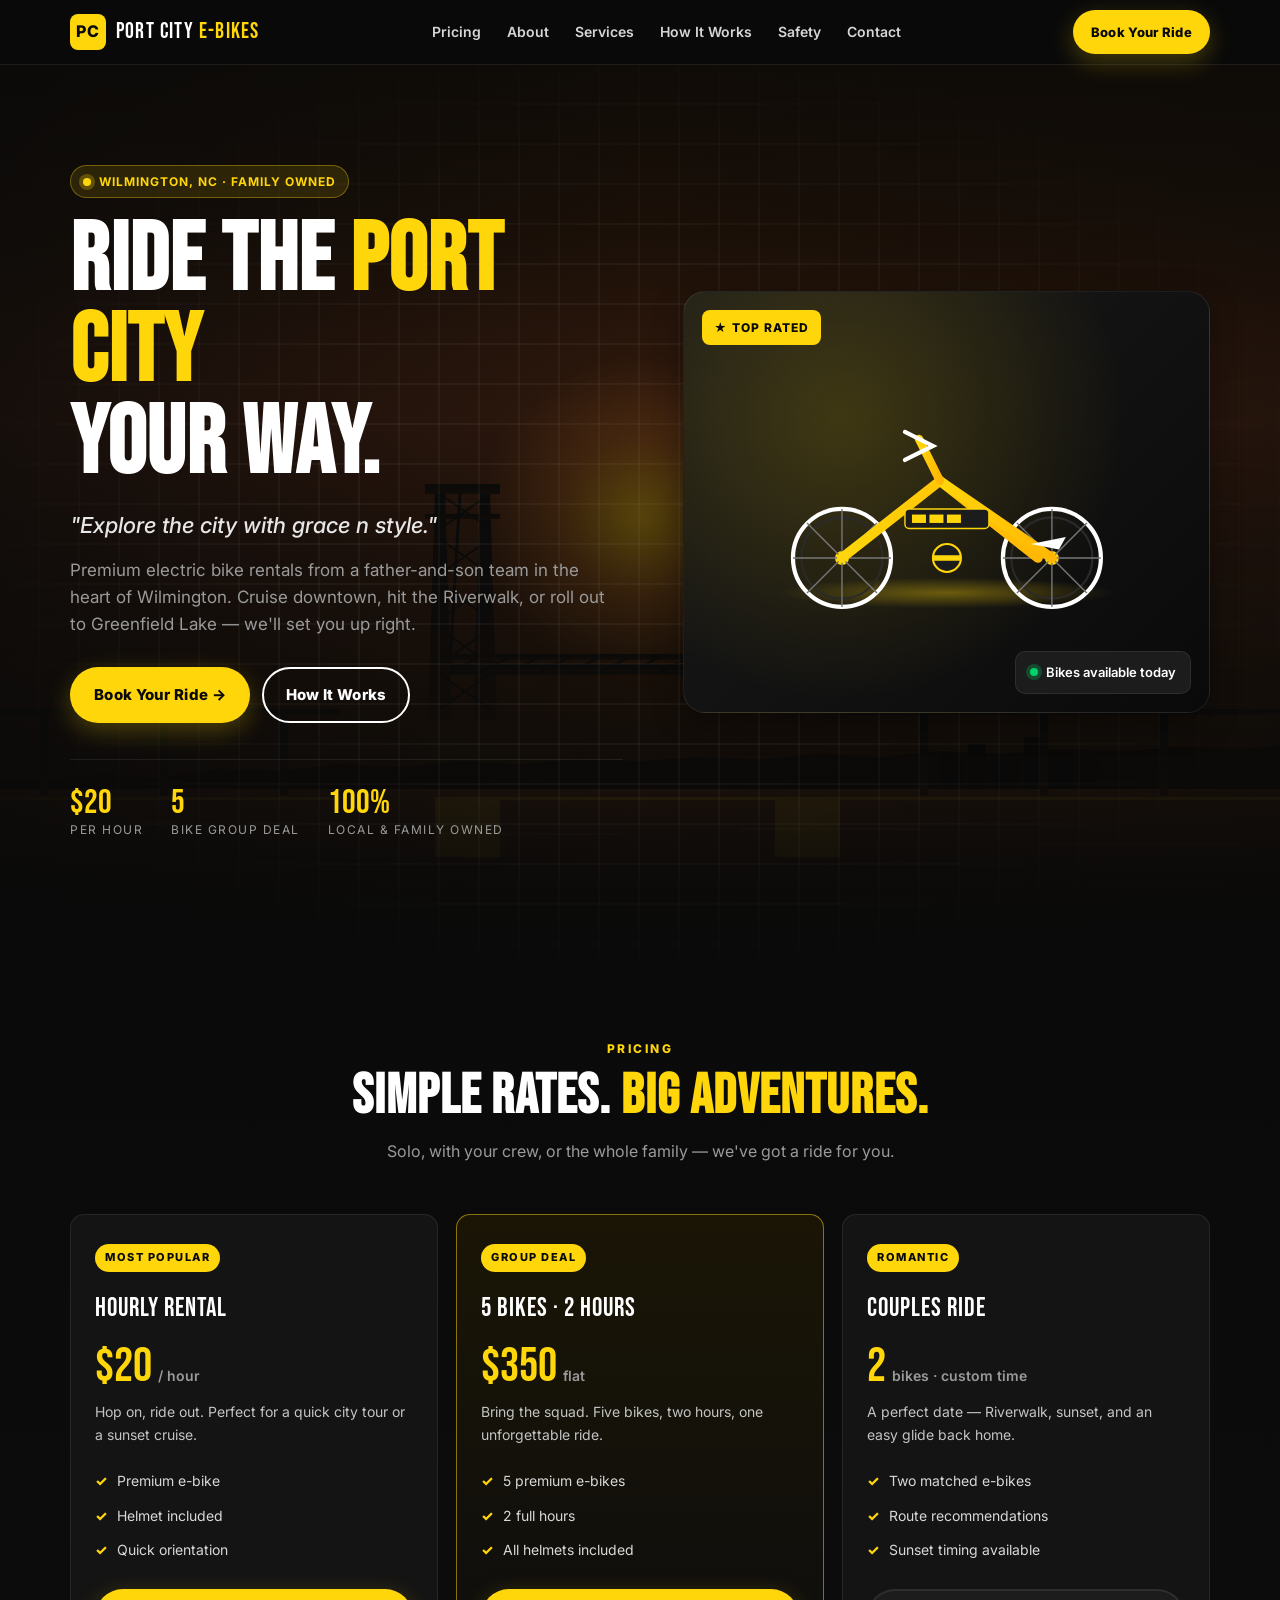
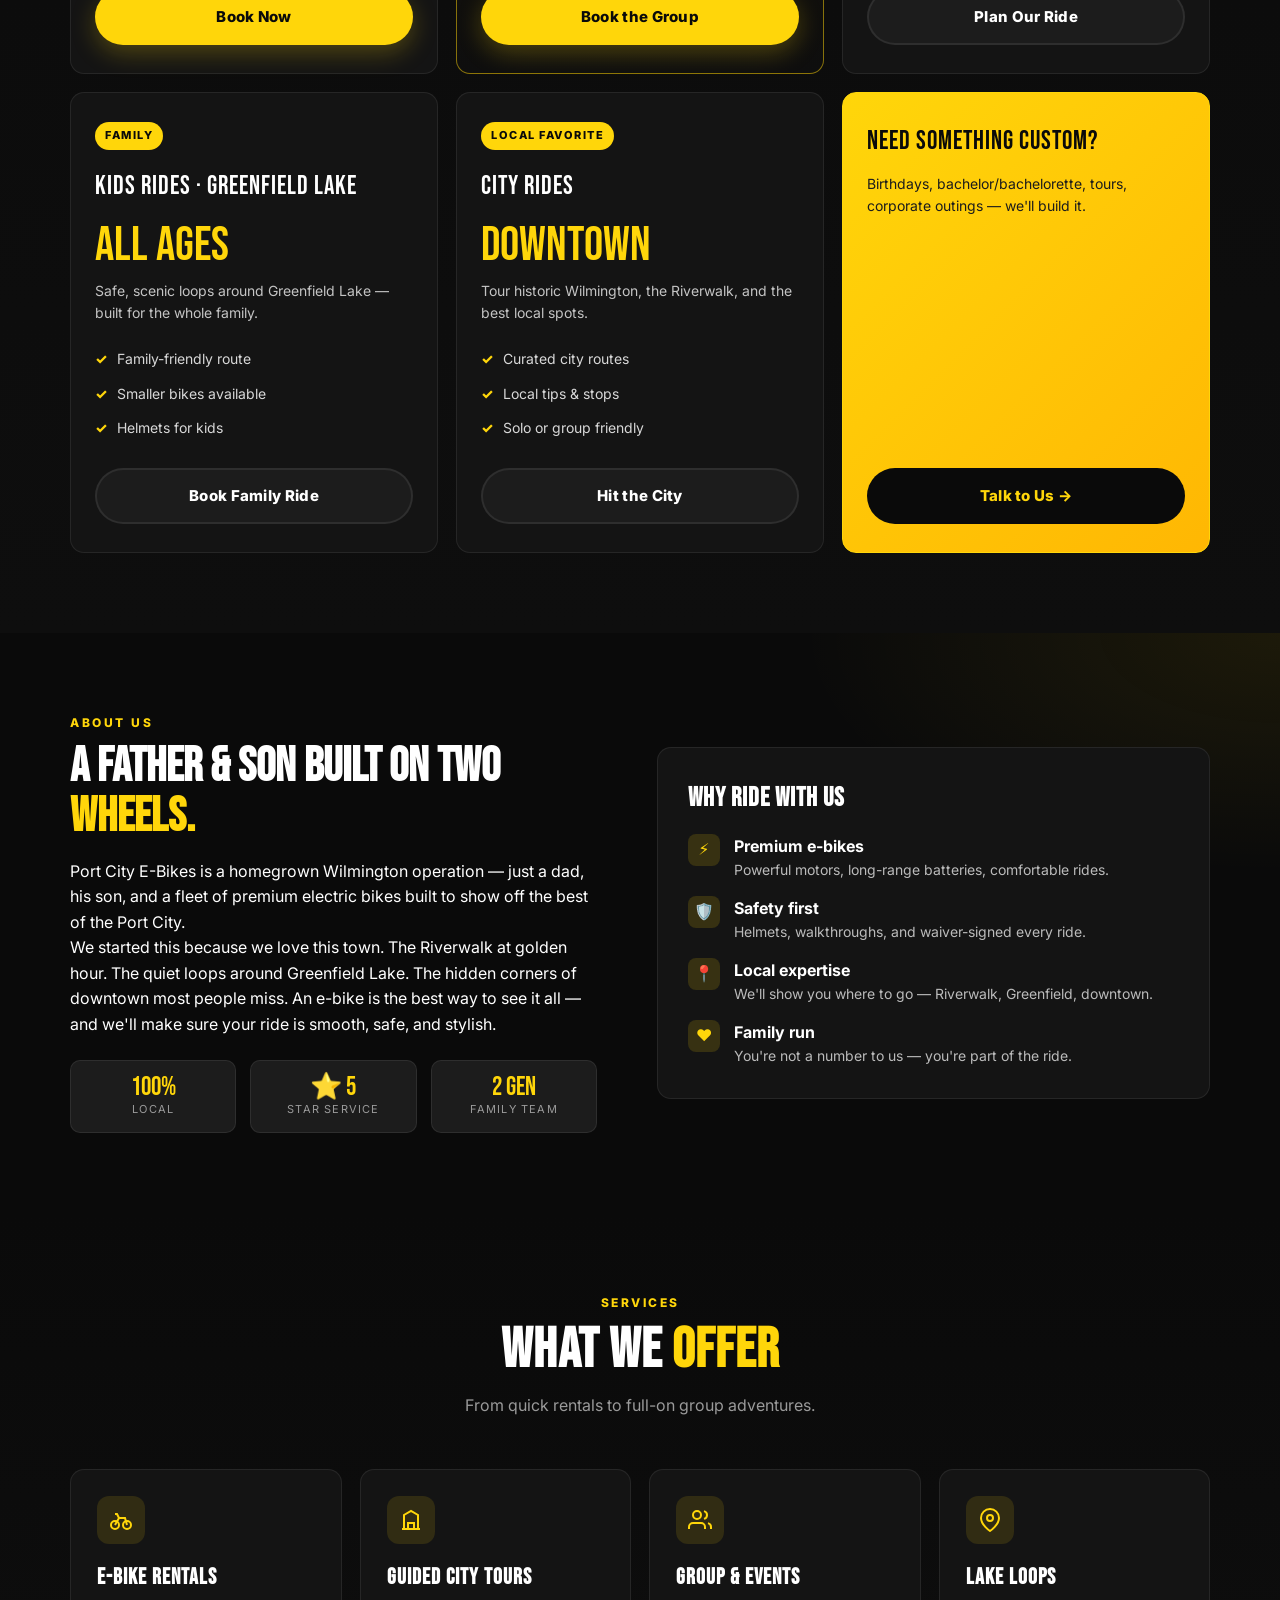
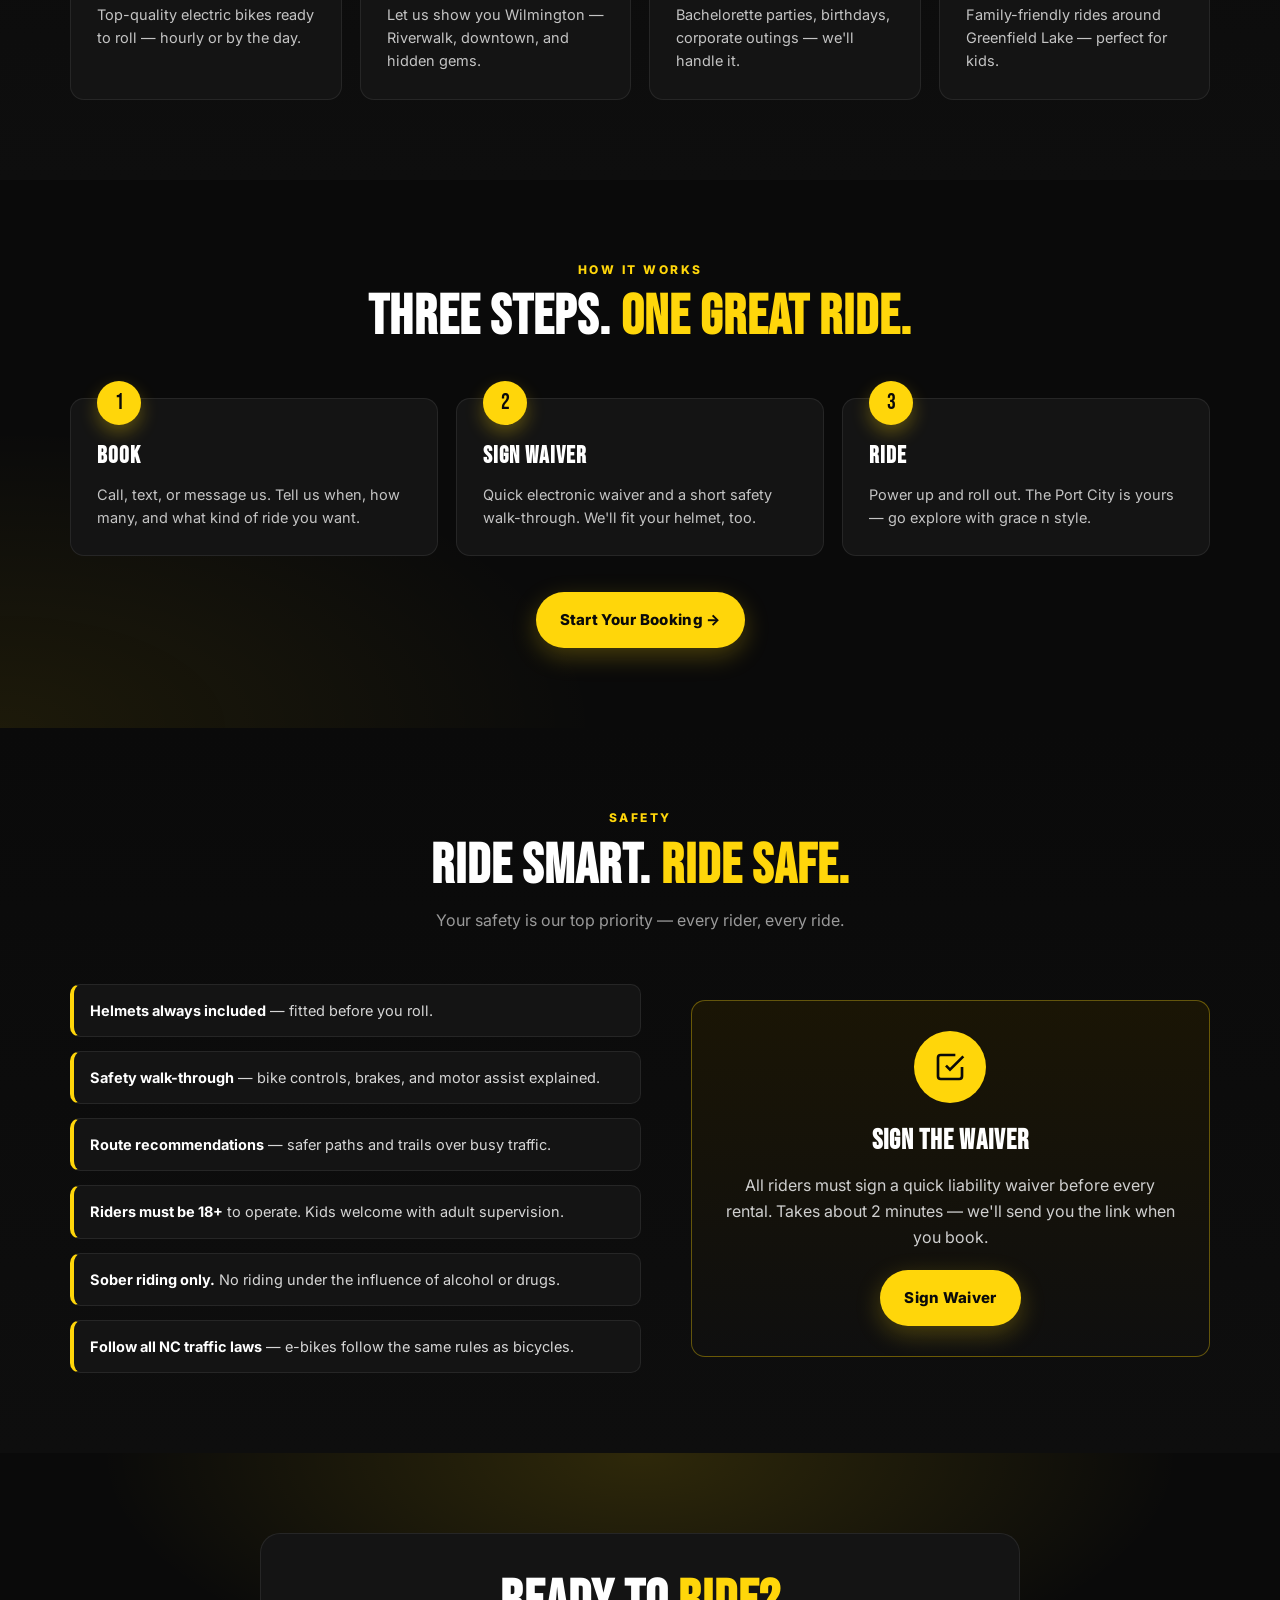
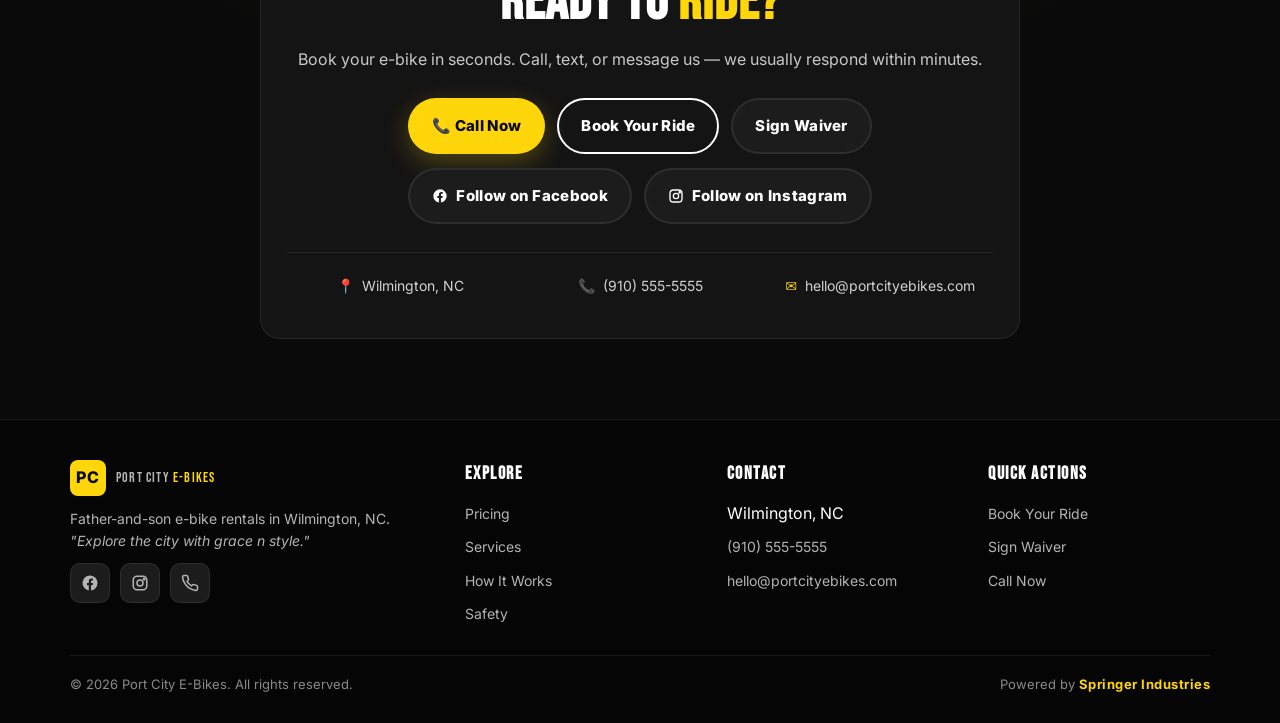
==== index.html @ dbe80153 "Add Cape Fear Memorial Bridge silhouette behind hero Replace the plain dark hero gradient with a sun" ====
<!DOCTYPE html>
<html lang="en">
<head>
<meta charset="UTF-8" />
<meta name="viewport" content="width=device-width, initial-scale=1.0" />
<meta name="description" content="Port City E-Bikes — Father-and-son e-bike rentals in Wilmington, NC. Explore the city with grace n style." />
<meta name="theme-color" content="#0a0a0a" />
<title>Port City E-Bikes | Wilmington, NC E-Bike Rentals</title>

<link rel="preconnect" href="https://fonts.googleapis.com">
<link rel="preconnect" href="https://fonts.gstatic.com" crossorigin>
<link href="https://fonts.googleapis.com/css2?family=Bebas+Neue&family=Inter:wght@400;500;600;700;800&display=swap" rel="stylesheet">

<style>
  :root {
    --black: #0a0a0a;
    --black-2: #141414;
    --black-3: #1c1c1c;
    --yellow: #ffd60a;
    --yellow-2: #ffb703;
    --white: #ffffff;
    --gray: #9a9a9a;
    --line: rgba(255,255,255,0.08);
    --radius: 14px;
    --shadow: 0 10px 30px rgba(0,0,0,0.35);
    --container: 1180px;
  }

  * { box-sizing: border-box; margin: 0; padding: 0; }
  html { scroll-behavior: smooth; -webkit-text-size-adjust: 100%; }
  body {
    font-family: 'Inter', system-ui, -apple-system, Segoe UI, Roboto, sans-serif;
    background: var(--black);
    color: var(--white);
    line-height: 1.6;
    overflow-x: hidden;
  }
  img { max-width: 100%; display: block; }
  a { color: inherit; text-decoration: none; }

  .container {
    width: 100%;
    max-width: var(--container);
    margin: 0 auto;
    padding: 0 20px;
  }

  /* ===== NAV ===== */
  .nav {
    position: sticky;
    top: 0;
    z-index: 50;
    background: rgba(10,10,10,0.85);
    backdrop-filter: saturate(160%) blur(10px);
    -webkit-backdrop-filter: saturate(160%) blur(10px);
    border-bottom: 1px solid var(--line);
  }
  .nav-inner {
    display: flex;
    align-items: center;
    justify-content: space-between;
    height: 64px;
  }
  .brand {
    display: flex;
    align-items: center;
    gap: 10px;
    font-family: 'Bebas Neue', sans-serif;
    letter-spacing: 1.2px;
    font-size: 22px;
  }
  .brand-mark {
    width: 36px; height: 36px;
    border-radius: 8px;
    background: var(--yellow);
    color: var(--black);
    display: grid; place-items: center;
    font-weight: 800;
    font-family: 'Inter', sans-serif;
    font-size: 16px;
  }
  .brand span.y { color: var(--yellow); }
  .nav-links { display: none; gap: 26px; font-weight: 600; font-size: 14px; }
  .nav-links a { color: #d6d6d6; transition: color .2s; }
  .nav-links a:hover { color: var(--yellow); }
  .nav-cta { display: none; }
  .menu-btn {
    background: transparent; border: 1px solid var(--line);
    color: var(--white); padding: 8px 12px; border-radius: 10px;
    font-size: 18px; cursor: pointer;
  }
  .mobile-menu {
    display: none;
    background: var(--black-2);
    border-bottom: 1px solid var(--line);
  }
  .mobile-menu.open { display: block; }
  .mobile-menu a {
    display: block;
    padding: 14px 20px;
    border-top: 1px solid var(--line);
    font-weight: 600;
    color: #ddd;
  }
  .mobile-menu a:first-child { border-top: none; }

  @media (min-width: 880px) {
    .nav-links { display: flex; }
    .nav-cta { display: inline-flex; }
    .menu-btn { display: none; }
  }

  /* ===== BUTTONS ===== */
  .btn {
    display: inline-flex;
    align-items: center;
    justify-content: center;
    gap: 8px;
    padding: 14px 22px;
    border-radius: 999px;
    font-weight: 800;
    font-size: 15px;
    letter-spacing: .3px;
    border: 2px solid transparent;
    cursor: pointer;
    transition: transform .15s ease, background .2s, color .2s, border-color .2s, box-shadow .2s;
    white-space: nowrap;
  }
  .btn:active { transform: translateY(1px); }
  .btn-primary {
    background: var(--yellow);
    color: var(--black);
    box-shadow: 0 8px 24px rgba(255,214,10,0.25);
  }
  .btn-primary:hover { background: var(--yellow-2); }
  .btn-outline {
    background: transparent;
    color: var(--white);
    border-color: var(--white);
  }
  .btn-outline:hover { background: var(--white); color: var(--black); }
  .btn-ghost {
    background: var(--black-3);
    color: var(--white);
    border-color: var(--line);
  }
  .btn-ghost:hover { border-color: var(--yellow); color: var(--yellow); }
  .btn-sm { padding: 10px 16px; font-size: 13px; }

  /* ===== HERO ===== */
  .hero {
    position: relative;
    padding: 70px 0 90px;
    overflow: hidden;
    background:
      linear-gradient(180deg,
        #1a0e02 0%,
        #2a1505 18%,
        #4d2410 40%,
        #2a1505 70%,
        #0a0a0a 100%);
  }
  .hero-bg {
    position: absolute;
    inset: 0;
    z-index: 0;
    overflow: hidden;
    pointer-events: none;
  }
  .hero-bg svg {
    position: absolute;
    bottom: 0;
    left: 50%;
    transform: translateX(-50%);
    width: 1600px;
    max-width: none;
    height: auto;
  }
  /* sun glow */
  .hero-bg::before {
    content: "";
    position: absolute;
    left: 50%;
    bottom: 28%;
    transform: translateX(-50%);
    width: 380px; height: 380px;
    background: radial-gradient(circle, rgba(255,214,10,0.55) 0%, rgba(255,150,30,0.25) 30%, transparent 60%);
    border-radius: 50%;
    filter: blur(8px);
  }
  /* dark overlay so text stays readable */
  .hero-bg::after {
    content: "";
    position: absolute;
    inset: 0;
    background:
      linear-gradient(180deg, rgba(10,10,10,0.55) 0%, rgba(10,10,10,0.25) 30%, rgba(10,10,10,0.6) 80%, rgba(10,10,10,0.95) 100%),
      linear-gradient(90deg, rgba(10,10,10,0.75) 0%, rgba(10,10,10,0.2) 50%, rgba(10,10,10,0.45) 100%);
  }
  .hero::before {
    content: "";
    position: absolute; inset: 0;
    background-image:
      linear-gradient(transparent 95%, rgba(255,255,255,0.04) 95%),
      linear-gradient(90deg, transparent 95%, rgba(255,255,255,0.04) 95%);
    background-size: 40px 40px;
    pointer-events: none;
    mask-image: radial-gradient(ellipse at center, black 40%, transparent 80%);
    z-index: 1;
  }
  .hero .container { position: relative; z-index: 2; }
  .hero-grid {
    position: relative;
    display: grid;
    grid-template-columns: 1fr;
    gap: 40px;
    align-items: center;
  }
  .eyebrow {
    display: inline-flex;
    align-items: center;
    gap: 8px;
    background: rgba(255,214,10,0.12);
    color: var(--yellow);
    border: 1px solid rgba(255,214,10,0.35);
    padding: 6px 12px;
    border-radius: 999px;
    font-size: 12px;
    font-weight: 700;
    letter-spacing: 1px;
    text-transform: uppercase;
    margin-bottom: 18px;
  }
  .eyebrow .dot {
    width: 8px; height: 8px; border-radius: 50%;
    background: var(--yellow);
    box-shadow: 0 0 0 4px rgba(255,214,10,0.25);
  }
  .hero h1 {
    font-family: 'Bebas Neue', sans-serif;
    font-size: clamp(48px, 9vw, 96px);
    line-height: 0.95;
    letter-spacing: 1px;
    margin-bottom: 18px;
  }
  .hero h1 .y { color: var(--yellow); }
  .slogan {
    font-style: italic;
    font-weight: 500;
    color: #e7e7e7;
    font-size: clamp(18px, 2.4vw, 22px);
    margin-bottom: 14px;
  }
  .hero p.lead {
    color: var(--gray);
    font-size: 17px;
    max-width: 540px;
    margin-bottom: 28px;
  }
  .hero-ctas { display: flex; flex-wrap: wrap; gap: 12px; }
  .hero-stats {
    display: flex;
    flex-wrap: wrap;
    gap: 28px;
    margin-top: 36px;
    padding-top: 26px;
    border-top: 1px solid var(--line);
  }
  .hero-stat .num {
    font-family: 'Bebas Neue', sans-serif;
    font-size: 34px;
    color: var(--yellow);
    line-height: 1;
  }
  .hero-stat .label {
    font-size: 12px;
    text-transform: uppercase;
    letter-spacing: 1.5px;
    color: var(--gray);
  }

  .hero-visual {
    position: relative;
    aspect-ratio: 4 / 3.2;
    border-radius: 22px;
    background:
      radial-gradient(circle at 30% 30%, rgba(255,214,10,0.18), transparent 60%),
      linear-gradient(135deg, #1a1a1a, #0a0a0a);
    border: 1px solid var(--line);
    box-shadow: var(--shadow);
    overflow: hidden;
    display: grid;
    place-items: center;
  }
  .hero-visual svg { width: 80%; height: auto; }
  .hero-badge {
    position: absolute;
    top: 18px; left: 18px;
    background: var(--yellow);
    color: var(--black);
    font-weight: 800;
    font-size: 12px;
    letter-spacing: 1px;
    text-transform: uppercase;
    padding: 8px 12px;
    border-radius: 8px;
  }
  .hero-badge-2 {
    position: absolute;
    bottom: 18px; right: 18px;
    background: var(--black-3);
    border: 1px solid var(--line);
    color: var(--white);
    font-size: 13px;
    font-weight: 600;
    padding: 10px 14px;
    border-radius: 10px;
    display: flex; align-items: center; gap: 8px;
  }
  .hero-badge-2 .pulse {
    width: 8px; height: 8px; border-radius: 50%;
    background: #00d26a;
    box-shadow: 0 0 0 4px rgba(0,210,106,0.25);
  }

  @media (min-width: 960px) {
    .hero { padding: 100px 0 120px; }
    .hero-grid { grid-template-columns: 1.05fr 1fr; gap: 60px; }
  }

  /* ===== SECTIONS ===== */
  section { padding: 80px 0; }
  .section-head { text-align: center; max-width: 720px; margin: 0 auto 50px; }
  .section-eyebrow {
    color: var(--yellow);
    font-weight: 800;
    text-transform: uppercase;
    letter-spacing: 2.5px;
    font-size: 12px;
    margin-bottom: 10px;
  }
  .section-title {
    font-family: 'Bebas Neue', sans-serif;
    font-size: clamp(36px, 6vw, 56px);
    letter-spacing: 1px;
    line-height: 1.05;
  }
  .section-sub { color: var(--gray); margin-top: 12px; font-size: 16px; }

  /* ===== PRICING ===== */
  #pricing { background: linear-gradient(180deg, #0a0a0a, #0e0e0e); }
  .pricing-grid {
    display: grid;
    grid-template-columns: 1fr;
    gap: 18px;
  }
  .price-card {
    position: relative;
    background: var(--black-2);
    border: 1px solid var(--line);
    border-radius: var(--radius);
    padding: 28px 24px;
    transition: transform .25s ease, border-color .25s, box-shadow .25s;
  }
  .price-card:hover {
    transform: translateY(-4px);
    border-color: rgba(255,214,10,0.45);
    box-shadow: 0 16px 36px rgba(0,0,0,0.5);
  }
  .price-card.feature {
    background: linear-gradient(180deg, #1a1505 0%, #0e0e0e 100%);
    border-color: rgba(255,214,10,0.5);
  }
  .price-tag {
    display: inline-block;
    background: var(--yellow);
    color: var(--black);
    font-size: 11px;
    font-weight: 800;
    letter-spacing: 1.5px;
    text-transform: uppercase;
    padding: 5px 10px;
    border-radius: 999px;
    margin-bottom: 16px;
  }
  .price-name {
    font-family: 'Bebas Neue', sans-serif;
    font-size: 26px;
    letter-spacing: 1px;
    margin-bottom: 8px;
  }
  .price-amount {
    display: flex; align-items: baseline; gap: 6px;
    margin: 14px 0 10px;
  }
  .price-amount .amt {
    font-family: 'Bebas Neue', sans-serif;
    font-size: 48px;
    color: var(--yellow);
    line-height: 1;
  }
  .price-amount .unit { color: var(--gray); font-size: 14px; font-weight: 600; }
  .price-desc { color: #c4c4c4; font-size: 14px; margin-bottom: 18px; min-height: 42px; }
  .price-list { list-style: none; margin: 0 0 22px; }
  .price-list li {
    color: #d8d8d8;
    font-size: 14px;
    padding: 6px 0;
    display: flex; align-items: center; gap: 10px;
  }
  .price-list li::before {
    content: "✓";
    color: var(--yellow);
    font-weight: 800;
  }
  .price-cta { width: 100%; }

  @media (min-width: 720px) {
    .pricing-grid { grid-template-columns: repeat(2, 1fr); }
  }
  @media (min-width: 1040px) {
    .pricing-grid { grid-template-columns: repeat(3, 1fr); }
  }

  /* ===== ABOUT ===== */
  #about {
    background:
      radial-gradient(800px 400px at 100% 0%, rgba(255,214,10,0.08), transparent 60%),
      #0a0a0a;
  }
  .about-grid {
    display: grid;
    grid-template-columns: 1fr;
    gap: 40px;
    align-items: center;
  }
  .about-card {
    background: var(--black-2);
    border: 1px solid var(--line);
    border-radius: var(--radius);
    padding: 30px;
  }
  .about-title {
    font-family: 'Bebas Neue', sans-serif;
    font-size: clamp(32px, 5vw, 48px);
    line-height: 1.05;
    margin-bottom: 16px;
  }
  .about-title .y { color: var(--yellow); }
  .about p { color: #cccccc; margin-bottom: 14px; }
  .about-stats {
    display: grid;
    grid-template-columns: repeat(3, 1fr);
    gap: 14px;
    margin-top: 22px;
  }
  .about-stat {
    background: var(--black-3);
    border: 1px solid var(--line);
    border-radius: 10px;
    padding: 14px 12px;
    text-align: center;
  }
  .about-stat .n {
    font-family: 'Bebas Neue', sans-serif;
    color: var(--yellow);
    font-size: 26px;
    line-height: 1;
  }
  .about-stat .l {
    font-size: 11px;
    text-transform: uppercase;
    letter-spacing: 1.2px;
    color: var(--gray);
  }
  @media (min-width: 900px) {
    .about-grid { grid-template-columns: 1fr 1.05fr; gap: 60px; }
  }

  /* ===== SERVICES ===== */
  #services {
    background: linear-gradient(180deg, #0a0a0a, #0e0e0e);
  }
  .services-grid {
    display: grid;
    grid-template-columns: 1fr;
    gap: 18px;
  }
  .service-card {
    background: var(--black-2);
    border: 1px solid var(--line);
    border-radius: var(--radius);
    padding: 26px;
    transition: transform .2s, border-color .2s;
  }
  .service-card:hover {
    transform: translateY(-3px);
    border-color: rgba(255,214,10,0.4);
  }
  .service-icon {
    width: 48px; height: 48px;
    border-radius: 12px;
    background: rgba(255,214,10,0.12);
    color: var(--yellow);
    display: grid; place-items: center;
    margin-bottom: 16px;
  }
  .service-card h3 {
    font-family: 'Bebas Neue', sans-serif;
    font-size: 22px;
    letter-spacing: 1px;
    margin-bottom: 8px;
  }
  .service-card p { color: #c4c4c4; font-size: 14.5px; }
  @media (min-width: 700px) { .services-grid { grid-template-columns: repeat(2, 1fr); } }
  @media (min-width: 1040px) { .services-grid { grid-template-columns: repeat(4, 1fr); } }

  /* ===== HOW IT WORKS ===== */
  #how {
    background:
      radial-gradient(1000px 500px at 0% 100%, rgba(255,214,10,0.08), transparent 60%),
      #0a0a0a;
  }
  .steps {
    display: grid;
    grid-template-columns: 1fr;
    gap: 18px;
    counter-reset: step;
  }
  .step {
    position: relative;
    background: var(--black-2);
    border: 1px solid var(--line);
    border-radius: var(--radius);
    padding: 30px 26px 26px;
  }
  .step .step-num {
    position: absolute;
    top: -18px; left: 26px;
    width: 44px; height: 44px;
    background: var(--yellow);
    color: var(--black);
    border-radius: 50%;
    display: grid; place-items: center;
    font-family: 'Bebas Neue', sans-serif;
    font-size: 22px;
    box-shadow: 0 8px 18px rgba(255,214,10,0.3);
  }
  .step h3 {
    font-family: 'Bebas Neue', sans-serif;
    font-size: 24px;
    letter-spacing: 1px;
    margin: 8px 0 8px;
  }
  .step p { color: #c4c4c4; font-size: 14.5px; }
  @media (min-width: 800px) { .steps { grid-template-columns: repeat(3, 1fr); } }

  /* ===== SAFETY ===== */
  #safety {
    background: linear-gradient(180deg, #0a0a0a, #0e0e0e);
  }
  .safety-grid {
    display: grid;
    grid-template-columns: 1fr;
    gap: 30px;
    align-items: center;
  }
  .safety-points {
    list-style: none;
    display: grid;
    gap: 14px;
  }
  .safety-points li {
    background: var(--black-2);
    border: 1px solid var(--line);
    border-left: 4px solid var(--yellow);
    border-radius: 10px;
    padding: 14px 16px;
    color: #d6d6d6;
    font-size: 14.5px;
  }
  .safety-points li strong { color: var(--white); }
  .waiver-card {
    background: linear-gradient(180deg, #1a1505 0%, #0f0f0f 100%);
    border: 1px solid rgba(255,214,10,0.35);
    border-radius: var(--radius);
    padding: 30px;
    text-align: center;
  }
  .waiver-card .big-icon {
    width: 72px; height: 72px;
    margin: 0 auto 16px;
    border-radius: 50%;
    background: var(--yellow);
    color: var(--black);
    display: grid; place-items: center;
  }
  .waiver-card h3 {
    font-family: 'Bebas Neue', sans-serif;
    font-size: 28px;
    letter-spacing: 1px;
    margin-bottom: 10px;
  }
  .waiver-card p { color: #cfcfcf; margin-bottom: 20px; }
  @media (min-width: 900px) { .safety-grid { grid-template-columns: 1.1fr 1fr; gap: 50px; } }

  /* ===== CONTACT ===== */
  #contact {
    background:
      radial-gradient(900px 400px at 50% 0%, rgba(255,214,10,0.15), transparent 60%),
      #0a0a0a;
    text-align: center;
  }
  .contact-box {
    max-width: 760px;
    margin: 0 auto;
    background: var(--black-2);
    border: 1px solid var(--line);
    border-radius: 20px;
    padding: 40px 26px;
  }
  .contact-box h2 {
    font-family: 'Bebas Neue', sans-serif;
    font-size: clamp(36px, 6vw, 56px);
    letter-spacing: 1px;
    line-height: 1.05;
  }
  .contact-box h2 .y { color: var(--yellow); }
  .contact-box p { color: #c8c8c8; margin: 14px 0 26px; font-size: 16px; }
  .contact-actions {
    display: flex;
    flex-wrap: wrap;
    gap: 12px;
    justify-content: center;
  }
  .contact-meta {
    margin-top: 28px;
    padding-top: 22px;
    border-top: 1px solid var(--line);
    display: grid;
    grid-template-columns: 1fr;
    gap: 14px;
    color: #d2d2d2;
    font-size: 14px;
  }
  .contact-meta div { display: flex; align-items: center; justify-content: center; gap: 8px; }
  .contact-meta .y { color: var(--yellow); }
  @media (min-width: 640px) {
    .contact-meta { grid-template-columns: repeat(3, 1fr); }
  }

  /* ===== FOOTER ===== */
  footer {
    background: #050505;
    border-top: 1px solid var(--line);
    padding: 40px 0 28px;
  }
  .footer-grid {
    display: grid;
    grid-template-columns: 1fr;
    gap: 26px;
    align-items: start;
  }
  .footer-brand .brand { margin-bottom: 12px; }
  .footer p, .footer a { color: #b5b5b5; font-size: 14px; }
  .footer a:hover { color: var(--yellow); }
  .footer-col h4 {
    font-family: 'Bebas Neue', sans-serif;
    font-size: 18px;
    letter-spacing: 1.5px;
    margin-bottom: 12px;
    color: var(--white);
  }
  .footer-col ul { list-style: none; display: grid; gap: 8px; }
  .socials { display: flex; gap: 10px; margin-top: 10px; }
  .socials a {
    width: 40px; height: 40px;
    display: grid; place-items: center;
    background: var(--black-3);
    border: 1px solid var(--line);
    border-radius: 10px;
    transition: background .2s, color .2s, border-color .2s;
  }
  .socials a:hover { background: var(--yellow); color: var(--black); border-color: var(--yellow); }
  .footer-bottom {
    margin-top: 28px;
    padding-top: 18px;
    border-top: 1px solid var(--line);
    display: flex;
    flex-wrap: wrap;
    gap: 10px;
    justify-content: space-between;
    align-items: center;
    color: #8a8a8a;
    font-size: 13px;
  }
  .footer-bottom .powered {
    color: var(--yellow);
    font-weight: 700;
    letter-spacing: 0.5px;
  }
  @media (min-width: 800px) {
    .footer-grid { grid-template-columns: 1.6fr 1fr 1fr 1fr; gap: 40px; }
  }

  /* ===== ANIMATION ===== */
  .reveal {
    opacity: 0;
    transform: translateY(18px);
    transition: opacity .7s ease, transform .7s ease;
  }
  .reveal.visible { opacity: 1; transform: none; }

  @media (prefers-reduced-motion: reduce) {
    * { transition: none !important; animation: none !important; }
    .reveal { opacity: 1; transform: none; }
  }

  /* Focus states */
  a:focus-visible, button:focus-visible {
    outline: 2px solid var(--yellow);
    outline-offset: 3px;
    border-radius: 8px;
  }
</style>
</head>
<body>

<!-- ============ NAV ============ -->
<header class="nav">
  <div class="container nav-inner">
    <a href="#home" class="brand" aria-label="Port City E-Bikes home">
      <span class="brand-mark">PC</span>
      <span>PORT CITY <span class="y">E-BIKES</span></span>
    </a>
    <nav class="nav-links" aria-label="Primary">
      <a href="#pricing">Pricing</a>
      <a href="#about">About</a>
      <a href="#services">Services</a>
      <a href="#how">How It Works</a>
      <a href="#safety">Safety</a>
      <a href="#contact">Contact</a>
    </nav>
    <a href="#contact" class="btn btn-primary btn-sm nav-cta">Book Your Ride</a>
    <button class="menu-btn" id="menuBtn" aria-label="Open menu" aria-expanded="false" aria-controls="mobileMenu">☰</button>
  </div>
  <div class="mobile-menu" id="mobileMenu">
    <a href="#pricing">Pricing</a>
    <a href="#about">About</a>
    <a href="#services">Services</a>
    <a href="#how">How It Works</a>
    <a href="#safety">Safety</a>
    <a href="#contact">Contact</a>
    <a href="#contact" style="color: var(--yellow);">Book Your Ride →</a>
  </div>
</header>

<!-- ============ HERO ============ -->
<section class="hero" id="home">
  <!-- Cape Fear Memorial Bridge silhouette at sunset.
       To swap for a real photo, replace this <div class="hero-bg">...</div>
       with: <div class="hero-bg" style="background:url('YOUR_PHOTO_URL') center/cover no-repeat;"></div>
       Keep the ::after dark-overlay rule in CSS so text remains readable. -->
  <div class="hero-bg" aria-hidden="true">
    <svg viewBox="0 0 1600 600" xmlns="http://www.w3.org/2000/svg" preserveAspectRatio="xMidYEnd meet">
      <defs>
        <linearGradient id="water" x1="0" x2="0" y1="0" y2="1">
          <stop offset="0" stop-color="#3a1d0a"/>
          <stop offset="0.5" stop-color="#1a0e05"/>
          <stop offset="1" stop-color="#0a0a0a"/>
        </linearGradient>
        <linearGradient id="bridge" x1="0" x2="0" y1="0" y2="1">
          <stop offset="0" stop-color="#0a0a0a"/>
          <stop offset="1" stop-color="#1a0e05"/>
        </linearGradient>
      </defs>

      <!-- Far skyline / shoreline silhouette -->
      <path d="M0 430
               L80 425 L140 420 L200 422 L260 415 L320 418 L380 410
               L440 412 L500 405 L560 408 L620 402 L680 405
               L740 400 L800 402 L860 398 L920 400 L980 395
               L1040 398 L1100 392 L1160 395 L1220 390 L1280 392
               L1340 388 L1400 390 L1460 385 L1520 388 L1600 385
               L1600 600 L0 600 Z"
            fill="#0e0703" opacity="0.9"/>

      <!-- Tiny city buildings to the right of the bridge -->
      <g fill="#080503" opacity="0.95">
        <rect x="1100" y="395" width="22" height="38"/>
        <rect x="1128" y="385" width="18" height="48"/>
        <rect x="1152" y="400" width="26" height="33"/>
        <rect x="1184" y="378" width="20" height="55"/>
        <rect x="1210" y="392" width="24" height="41"/>
        <rect x="1240" y="400" width="18" height="33"/>
      </g>

      <!-- Water -->
      <rect x="0" y="430" width="1600" height="170" fill="url(#water)"/>

      <!-- Subtle water reflection lines -->
      <g stroke="rgba(255,180,80,0.15)" stroke-width="1" fill="none">
        <line x1="200" y1="465" x2="350" y2="465"/>
        <line x1="600" y1="475" x2="780" y2="475"/>
        <line x1="900" y1="470" x2="1080" y2="470"/>
        <line x1="1200" y1="485" x2="1400" y2="485"/>
      </g>

      <!-- ===== Cape Fear Memorial Bridge ===== -->
      <!-- Left approach span -->
      <rect x="0" y="350" width="500" height="6" fill="url(#bridge)"/>
      <!-- Left approach piers -->
      <g fill="url(#bridge)">
        <rect x="80" y="356" width="8" height="80"/>
        <rect x="200" y="356" width="8" height="80"/>
        <rect x="320" y="356" width="8" height="80"/>
        <rect x="440" y="356" width="8" height="80"/>
      </g>

      <!-- Main lift span deck (raised) -->
      <rect x="600" y="305" width="400" height="8" fill="url(#bridge)"/>

      <!-- Vertical-lift towers (left) -->
      <g fill="url(#bridge)">
        <!-- Left tower legs -->
        <polygon points="595,130 605,130 612,360 588,360"/>
        <polygon points="640,130 650,130 657,360 633,360"/>
        <!-- Left tower top crossbeam -->
        <rect x="585" y="125" width="75" height="10"/>
        <rect x="585" y="155" width="75" height="5"/>
        <!-- Lattice diagonals -->
      </g>
      <g stroke="#0a0a0a" stroke-width="2" fill="none" opacity="0.95">
        <line x1="600" y1="135" x2="650" y2="170"/>
        <line x1="650" y1="135" x2="600" y2="170"/>
        <line x1="600" y1="180" x2="650" y2="215"/>
        <line x1="650" y1="180" x2="600" y2="215"/>
        <line x1="600" y1="225" x2="650" y2="260"/>
        <line x1="650" y1="225" x2="600" y2="260"/>
        <line x1="600" y1="270" x2="650" y2="305"/>
        <line x1="650" y1="270" x2="600" y2="305"/>
        <line x1="600" y1="315" x2="650" y2="350"/>
        <line x1="650" y1="315" x2="600" y2="350"/>
      </g>

      <!-- Vertical-lift towers (right) -->
      <g fill="url(#bridge)">
        <polygon points="945,130 955,130 962,360 938,360"/>
        <polygon points="990,130 1000,130 1007,360 983,360"/>
        <rect x="935" y="125" width="75" height="10"/>
        <rect x="935" y="155" width="75" height="5"/>
      </g>
      <g stroke="#0a0a0a" stroke-width="2" fill="none" opacity="0.95">
        <line x1="950" y1="135" x2="1000" y2="170"/>
        <line x1="1000" y1="135" x2="950" y2="170"/>
        <line x1="950" y1="180" x2="1000" y2="215"/>
        <line x1="1000" y1="180" x2="950" y2="215"/>
        <line x1="950" y1="225" x2="1000" y2="260"/>
        <line x1="1000" y1="225" x2="950" y2="260"/>
        <line x1="950" y1="270" x2="1000" y2="305"/>
        <line x1="1000" y1="270" x2="950" y2="305"/>
        <line x1="950" y1="315" x2="1000" y2="350"/>
        <line x1="1000" y1="315" x2="950" y2="350"/>
      </g>

      <!-- Lift cables from tower tops to lift-span corners -->
      <g stroke="#0a0a0a" stroke-width="3" fill="none">
        <line x1="620" y1="135" x2="610" y2="305"/>
        <line x1="980" y1="135" x2="990" y2="305"/>
      </g>

      <!-- Lift span truss -->
      <g fill="url(#bridge)">
        <rect x="600" y="295" width="400" height="6"/>
        <rect x="600" y="313" width="400" height="3"/>
      </g>
      <g stroke="#0a0a0a" stroke-width="2" fill="none">
        <line x1="610" y1="313" x2="640" y2="298"/>
        <line x1="640" y1="313" x2="670" y2="298"/>
        <line x1="670" y1="313" x2="700" y2="298"/>
        <line x1="700" y1="313" x2="730" y2="298"/>
        <line x1="730" y1="313" x2="760" y2="298"/>
        <line x1="760" y1="313" x2="790" y2="298"/>
        <line x1="790" y1="313" x2="820" y2="298"/>
        <line x1="820" y1="313" x2="850" y2="298"/>
        <line x1="850" y1="313" x2="880" y2="298"/>
        <line x1="880" y1="313" x2="910" y2="298"/>
        <line x1="910" y1="313" x2="940" y2="298"/>
        <line x1="940" y1="313" x2="970" y2="298"/>
        <line x1="970" y1="313" x2="990" y2="298"/>
      </g>

      <!-- Right approach span -->
      <rect x="1000" y="350" width="600" height="6" fill="url(#bridge)"/>
      <g fill="url(#bridge)">
        <rect x="1080" y="356" width="8" height="80"/>
        <rect x="1200" y="356" width="8" height="80"/>
        <rect x="1320" y="356" width="8" height="80"/>
        <rect x="1440" y="356" width="8" height="80"/>
        <rect x="1560" y="356" width="8" height="80"/>
      </g>

      <!-- Bridge reflection in water -->
      <g opacity="0.18">
        <rect x="0" y="438" width="500" height="3" fill="#ffd60a"/>
        <rect x="600" y="438" width="400" height="3" fill="#ffd60a"/>
        <rect x="1000" y="438" width="600" height="3" fill="#ffd60a"/>
        <rect x="595" y="438" width="65" height="60" fill="#ffd60a"/>
        <rect x="935" y="438" width="65" height="60" fill="#ffd60a"/>
      </g>
    </svg>
  </div>

  <div class="container hero-grid">
    <div class="reveal">
      <span class="eyebrow"><span class="dot"></span> Wilmington, NC · Family Owned</span>
      <h1>RIDE THE <span class="y">PORT CITY</span><br/>YOUR WAY.</h1>
      <p class="slogan">"Explore the city with grace n style."</p>
      <p class="lead">
        Premium electric bike rentals from a father-and-son team in the heart of Wilmington.
        Cruise downtown, hit the Riverwalk, or roll out to Greenfield Lake — we'll set you up right.
      </p>
      <div class="hero-ctas">
        <a href="#contact" class="btn btn-primary">Book Your Ride →</a>
        <a href="#how" class="btn btn-outline">How It Works</a>
      </div>
      <div class="hero-stats">
        <div class="hero-stat">
          <div class="num">$20</div>
          <div class="label">Per Hour</div>
        </div>
        <div class="hero-stat">
          <div class="num">5</div>
          <div class="label">Bike Group Deal</div>
        </div>
        <div class="hero-stat">
          <div class="num">100%</div>
          <div class="label">Local & Family Owned</div>
        </div>
      </div>
    </div>

    <div class="hero-visual reveal" aria-hidden="true">
      <span class="hero-badge">★ Top Rated</span>
      <!-- inline SVG e-bike illustration -->
      <svg viewBox="0 0 600 380" xmlns="http://www.w3.org/2000/svg">
        <defs>
          <linearGradient id="frame" x1="0" x2="1">
            <stop offset="0" stop-color="#ffd60a"/>
            <stop offset="1" stop-color="#ffb703"/>
          </linearGradient>
          <radialGradient id="glow" cx="0.5" cy="0.5" r="0.5">
            <stop offset="0" stop-color="rgba(255,214,10,0.35)"/>
            <stop offset="1" stop-color="rgba(255,214,10,0)"/>
          </radialGradient>
        </defs>
        <ellipse cx="300" cy="320" rx="240" ry="22" fill="url(#glow)"/>
        <!-- wheels -->
        <circle cx="150" cy="270" r="70" fill="none" stroke="#ffffff" stroke-width="6"/>
        <circle cx="150" cy="270" r="58" fill="none" stroke="#2a2a2a" stroke-width="3"/>
        <circle cx="150" cy="270" r="10" fill="#ffd60a"/>
        <circle cx="450" cy="270" r="70" fill="none" stroke="#ffffff" stroke-width="6"/>
        <circle cx="450" cy="270" r="58" fill="none" stroke="#2a2a2a" stroke-width="3"/>
        <circle cx="450" cy="270" r="10" fill="#ffd60a"/>
        <!-- spokes -->
        <g stroke="#777" stroke-width="2">
          <line x1="150" y1="200" x2="150" y2="340"/>
          <line x1="80" y1="270" x2="220" y2="270"/>
          <line x1="100" y1="220" x2="200" y2="320"/>
          <line x1="200" y1="220" x2="100" y2="320"/>
        </g>
        <g stroke="#777" stroke-width="2">
          <line x1="450" y1="200" x2="450" y2="340"/>
          <line x1="380" y1="270" x2="520" y2="270"/>
          <line x1="400" y1="220" x2="500" y2="320"/>
          <line x1="500" y1="220" x2="400" y2="320"/>
        </g>
        <!-- frame -->
        <path d="M150 270 L290 160 L430 270" stroke="url(#frame)" stroke-width="14" fill="none" stroke-linecap="round"/>
        <path d="M290 160 L450 270" stroke="url(#frame)" stroke-width="14" fill="none" stroke-linecap="round"/>
        <path d="M290 160 L260 100" stroke="url(#frame)" stroke-width="12" fill="none" stroke-linecap="round"/>
        <!-- battery -->
        <rect x="240" y="200" width="120" height="28" rx="6" fill="#1c1c1c" stroke="#ffd60a" stroke-width="2"/>
        <rect x="250" y="208" width="20" height="12" fill="#ffd60a"/>
        <rect x="275" y="208" width="20" height="12" fill="#ffd60a"/>
        <rect x="300" y="208" width="20" height="12" fill="#ffd60a"/>
        <!-- seat -->
        <path d="M420 250 L470 240 L460 258 Z" fill="#fff"/>
        <!-- handlebar -->
        <path d="M240 90 L280 110 L240 130" stroke="#fff" stroke-width="6" fill="none" stroke-linecap="round"/>
        <!-- pedal -->
        <circle cx="300" cy="270" r="20" fill="#1c1c1c" stroke="#ffd60a" stroke-width="3"/>
        <rect x="280" y="266" width="40" height="8" rx="2" fill="#ffd60a"/>
      </svg>
      <div class="hero-badge-2"><span class="pulse"></span> Bikes available today</div>
    </div>
  </div>
</section>

<!-- ============ PRICING ============ -->
<section id="pricing">
  <div class="container">
    <div class="section-head reveal">
      <div class="section-eyebrow">Pricing</div>
      <h2 class="section-title">Simple Rates. <span style="color:var(--yellow)">Big Adventures.</span></h2>
      <p class="section-sub">Solo, with your crew, or the whole family — we've got a ride for you.</p>
    </div>

    <div class="pricing-grid">
      <div class="price-card reveal">
        <div class="price-tag">Most Popular</div>
        <div class="price-name">Hourly Rental</div>
        <div class="price-amount"><span class="amt">$20</span><span class="unit">/ hour</span></div>
        <p class="price-desc">Hop on, ride out. Perfect for a quick city tour or a sunset cruise.</p>
        <ul class="price-list">
          <li>Premium e-bike</li>
          <li>Helmet included</li>
          <li>Quick orientation</li>
        </ul>
        <a href="#contact" class="btn btn-primary price-cta">Book Now</a>
      </div>

      <div class="price-card feature reveal">
        <div class="price-tag">Group Deal</div>
        <div class="price-name">5 Bikes · 2 Hours</div>
        <div class="price-amount"><span class="amt">$350</span><span class="unit">flat</span></div>
        <p class="price-desc">Bring the squad. Five bikes, two hours, one unforgettable ride.</p>
        <ul class="price-list">
          <li>5 premium e-bikes</li>
          <li>2 full hours</li>
          <li>All helmets included</li>
        </ul>
        <a href="#contact" class="btn btn-primary price-cta">Book the Group</a>
      </div>

      <div class="price-card reveal">
        <div class="price-tag">Romantic</div>
        <div class="price-name">Couples Ride</div>
        <div class="price-amount"><span class="amt">2</span><span class="unit">bikes · custom time</span></div>
        <p class="price-desc">A perfect date — Riverwalk, sunset, and an easy glide back home.</p>
        <ul class="price-list">
          <li>Two matched e-bikes</li>
          <li>Route recommendations</li>
          <li>Sunset timing available</li>
        </ul>
        <a href="#contact" class="btn btn-ghost price-cta">Plan Our Ride</a>
      </div>

      <div class="price-card reveal">
        <div class="price-tag">Family</div>
        <div class="price-name">Kids Rides · Greenfield Lake</div>
        <div class="price-amount"><span class="amt">All Ages</span></div>
        <p class="price-desc">Safe, scenic loops around Greenfield Lake — built for the whole family.</p>
        <ul class="price-list">
          <li>Family-friendly route</li>
          <li>Smaller bikes available</li>
          <li>Helmets for kids</li>
        </ul>
        <a href="#contact" class="btn btn-ghost price-cta">Book Family Ride</a>
      </div>

      <div class="price-card reveal">
        <div class="price-tag">Local Favorite</div>
        <div class="price-name">City Rides</div>
        <div class="price-amount"><span class="amt">Downtown</span></div>
        <p class="price-desc">Tour historic Wilmington, the Riverwalk, and the best local spots.</p>
        <ul class="price-list">
          <li>Curated city routes</li>
          <li>Local tips & stops</li>
          <li>Solo or group friendly</li>
        </ul>
        <a href="#contact" class="btn btn-ghost price-cta">Hit the City</a>
      </div>

      <div class="price-card reveal" style="display:flex;flex-direction:column;justify-content:space-between;background:linear-gradient(135deg,#ffd60a,#ffb703);color:var(--black);border-color:var(--yellow);">
        <div>
          <div class="price-name" style="color:var(--black);">Need Something Custom?</div>
          <p style="color:#1c1c1c;font-size:14px;margin:10px 0 18px;">Birthdays, bachelor/bachelorette, tours, corporate outings — we'll build it.</p>
        </div>
        <a href="#contact" class="btn" style="background:var(--black);color:var(--yellow);">Talk to Us →</a>
      </div>
    </div>
  </div>
</section>

<!-- ============ ABOUT ============ -->
<section id="about">
  <div class="container about-grid">
    <div class="reveal">
      <div class="section-eyebrow">About Us</div>
      <h2 class="about-title">A Father & Son Built On Two <span class="y">Wheels.</span></h2>
      <p>
        Port City E-Bikes is a homegrown Wilmington operation — just a dad, his son, and a fleet of
        premium electric bikes built to show off the best of the Port City.
      </p>
      <p>
        We started this because we love this town. The Riverwalk at golden hour. The quiet loops
        around Greenfield Lake. The hidden corners of downtown most people miss. An e-bike is the
        best way to see it all — and we'll make sure your ride is smooth, safe, and stylish.
      </p>
      <div class="about-stats">
        <div class="about-stat"><div class="n">100%</div><div class="l">Local</div></div>
        <div class="about-stat"><div class="n">⭐ 5</div><div class="l">Star Service</div></div>
        <div class="about-stat"><div class="n">2 Gen</div><div class="l">Family Team</div></div>
      </div>
    </div>

    <div class="about-card reveal">
      <h3 style="font-family:'Bebas Neue',sans-serif;font-size:26px;letter-spacing:1px;margin-bottom:14px;">Why Ride With Us</h3>
      <ul style="list-style:none;display:grid;gap:14px;">
        <li style="display:flex;gap:14px;align-items:flex-start;">
          <span style="flex:0 0 32px;height:32px;border-radius:8px;background:rgba(255,214,10,0.15);color:var(--yellow);display:grid;place-items:center;font-weight:800;">⚡</span>
          <div><strong>Premium e-bikes</strong><div style="color:#bbb;font-size:14px;">Powerful motors, long-range batteries, comfortable rides.</div></div>
        </li>
        <li style="display:flex;gap:14px;align-items:flex-start;">
          <span style="flex:0 0 32px;height:32px;border-radius:8px;background:rgba(255,214,10,0.15);color:var(--yellow);display:grid;place-items:center;font-weight:800;">🛡️</span>
          <div><strong>Safety first</strong><div style="color:#bbb;font-size:14px;">Helmets, walkthroughs, and waiver-signed every ride.</div></div>
        </li>
        <li style="display:flex;gap:14px;align-items:flex-start;">
          <span style="flex:0 0 32px;height:32px;border-radius:8px;background:rgba(255,214,10,0.15);color:var(--yellow);display:grid;place-items:center;font-weight:800;">📍</span>
          <div><strong>Local expertise</strong><div style="color:#bbb;font-size:14px;">We'll show you where to go — Riverwalk, Greenfield, downtown.</div></div>
        </li>
        <li style="display:flex;gap:14px;align-items:flex-start;">
          <span style="flex:0 0 32px;height:32px;border-radius:8px;background:rgba(255,214,10,0.15);color:var(--yellow);display:grid;place-items:center;font-weight:800;">❤️</span>
          <div><strong>Family run</strong><div style="color:#bbb;font-size:14px;">You're not a number to us — you're part of the ride.</div></div>
        </li>
      </ul>
    </div>
  </div>
</section>

<!-- ============ SERVICES ============ -->
<section id="services">
  <div class="container">
    <div class="section-head reveal">
      <div class="section-eyebrow">Services</div>
      <h2 class="section-title">What We <span style="color:var(--yellow)">Offer</span></h2>
      <p class="section-sub">From quick rentals to full-on group adventures.</p>
    </div>

    <div class="services-grid">
      <div class="service-card reveal">
        <div class="service-icon">
          <svg width="24" height="24" viewBox="0 0 24 24" fill="none" stroke="currentColor" stroke-width="2"><circle cx="6" cy="17" r="4"/><circle cx="18" cy="17" r="4"/><path d="M6 17l4-7h6l2 7M10 10l-2-4h-2"/></svg>
        </div>
        <h3>E-Bike Rentals</h3>
        <p>Top-quality electric bikes ready to roll — hourly or by the day.</p>
      </div>

      <div class="service-card reveal">
        <div class="service-icon">
          <svg width="24" height="24" viewBox="0 0 24 24" fill="none" stroke="currentColor" stroke-width="2"><path d="M3 21h18M5 21V7l7-4 7 4v14M9 21v-6h6v6"/></svg>
        </div>
        <h3>Guided City Tours</h3>
        <p>Let us show you Wilmington — Riverwalk, downtown, and hidden gems.</p>
      </div>

      <div class="service-card reveal">
        <div class="service-icon">
          <svg width="24" height="24" viewBox="0 0 24 24" fill="none" stroke="currentColor" stroke-width="2"><path d="M17 21v-2a4 4 0 0 0-4-4H5a4 4 0 0 0-4 4v2"/><circle cx="9" cy="7" r="4"/><path d="M23 21v-2a4 4 0 0 0-3-3.87M16 3.13a4 4 0 0 1 0 7.75"/></svg>
        </div>
        <h3>Group & Events</h3>
        <p>Bachelorette parties, birthdays, corporate outings — we'll handle it.</p>
      </div>

      <div class="service-card reveal">
        <div class="service-icon">
          <svg width="24" height="24" viewBox="0 0 24 24" fill="none" stroke="currentColor" stroke-width="2"><path d="M21 10c0 7-9 13-9 13s-9-6-9-13a9 9 0 0 1 18 0z"/><circle cx="12" cy="10" r="3"/></svg>
        </div>
        <h3>Lake Loops</h3>
        <p>Family-friendly rides around Greenfield Lake — perfect for kids.</p>
      </div>
    </div>
  </div>
</section>

<!-- ============ HOW IT WORKS ============ -->
<section id="how">
  <div class="container">
    <div class="section-head reveal">
      <div class="section-eyebrow">How It Works</div>
      <h2 class="section-title">Three Steps. <span style="color:var(--yellow)">One Great Ride.</span></h2>
    </div>

    <div class="steps">
      <div class="step reveal">
        <div class="step-num">1</div>
        <h3>Book</h3>
        <p>Call, text, or message us. Tell us when, how many, and what kind of ride you want.</p>
      </div>
      <div class="step reveal">
        <div class="step-num">2</div>
        <h3>Sign Waiver</h3>
        <p>Quick electronic waiver and a short safety walk-through. We'll fit your helmet, too.</p>
      </div>
      <div class="step reveal">
        <div class="step-num">3</div>
        <h3>Ride</h3>
        <p>Power up and roll out. The Port City is yours — go explore with grace n style.</p>
      </div>
    </div>

    <div style="text-align:center;margin-top:36px;" class="reveal">
      <a href="#contact" class="btn btn-primary">Start Your Booking →</a>
    </div>
  </div>
</section>

<!-- ============ SAFETY ============ -->
<section id="safety">
  <div class="container">
    <div class="section-head reveal">
      <div class="section-eyebrow">Safety</div>
      <h2 class="section-title">Ride Smart. <span style="color:var(--yellow)">Ride Safe.</span></h2>
      <p class="section-sub">Your safety is our top priority — every rider, every ride.</p>
    </div>

    <div class="safety-grid">
      <ul class="safety-points reveal">
        <li><strong>Helmets always included</strong> — fitted before you roll.</li>
        <li><strong>Safety walk-through</strong> — bike controls, brakes, and motor assist explained.</li>
        <li><strong>Route recommendations</strong> — safer paths and trails over busy traffic.</li>
        <li><strong>Riders must be 18+</strong> to operate. Kids welcome with adult supervision.</li>
        <li><strong>Sober riding only.</strong> No riding under the influence of alcohol or drugs.</li>
        <li><strong>Follow all NC traffic laws</strong> — e-bikes follow the same rules as bicycles.</li>
      </ul>

      <div class="waiver-card reveal">
        <div class="big-icon">
          <svg width="32" height="32" viewBox="0 0 24 24" fill="none" stroke="currentColor" stroke-width="2"><path d="M9 11l3 3L22 4"/><path d="M21 12v7a2 2 0 0 1-2 2H5a2 2 0 0 1-2-2V5a2 2 0 0 1 2-2h11"/></svg>
        </div>
        <h3>Sign The Waiver</h3>
        <p>All riders must sign a quick liability waiver before every rental. Takes about 2 minutes — we'll send you the link when you book.</p>
        <a href="#contact" class="btn btn-primary">Sign Waiver</a>
      </div>
    </div>
  </div>
</section>

<!-- ============ CONTACT ============ -->
<section id="contact">
  <div class="container">
    <div class="contact-box reveal">
      <h2>Ready To <span class="y">Ride?</span></h2>
      <p>Book your e-bike in seconds. Call, text, or message us — we usually respond within minutes.</p>
      <div class="contact-actions">
        <a href="tel:+19105555555" class="btn btn-primary">📞 Call Now</a>
        <a href="#" class="btn btn-outline">Book Your Ride</a>
        <a href="#" class="btn btn-ghost">Sign Waiver</a>
      </div>
      <div class="contact-actions" style="margin-top:14px;">
        <a href="https://www.facebook.com/share/18iLfyKgQp/?mibextid=wwXIfr" target="_blank" rel="noopener noreferrer" class="btn btn-ghost">
          <svg width="16" height="16" viewBox="0 0 24 24" fill="currentColor" aria-hidden="true"><path d="M22 12a10 10 0 1 0-11.6 9.9v-7H8v-2.9h2.4V9.8c0-2.4 1.4-3.7 3.6-3.7 1 0 2.1.2 2.1.2v2.3h-1.2c-1.2 0-1.5.7-1.5 1.5v1.9h2.6l-.4 2.9h-2.2v7A10 10 0 0 0 22 12z"/></svg>
          Follow on Facebook
        </a>
        <a href="https://www.instagram.com/portcity_ebikes?igsh=c3I2aGo0cjNsbGQy" target="_blank" rel="noopener noreferrer" class="btn btn-ghost">
          <svg width="16" height="16" viewBox="0 0 24 24" fill="none" stroke="currentColor" stroke-width="2" aria-hidden="true"><rect x="3" y="3" width="18" height="18" rx="5"/><circle cx="12" cy="12" r="4"/><circle cx="17.5" cy="6.5" r="1" fill="currentColor"/></svg>
          Follow on Instagram
        </a>
      </div>
      <div class="contact-meta">
        <div><span class="y">📍</span> Wilmington, NC</div>
        <div><span class="y">📞</span> <a href="tel:+19105555555">(910) 555-5555</a></div>
        <div><span class="y">✉️</span> <a href="mailto:hello@portcityebikes.com">hello@portcityebikes.com</a></div>
      </div>
    </div>
  </div>
</section>

<!-- ============ FOOTER ============ -->
<footer class="footer">
  <div class="container">
    <div class="footer-grid">
      <div class="footer-brand">
        <a href="#home" class="brand">
          <span class="brand-mark">PC</span>
          <span>PORT CITY <span class="y">E-BIKES</span></span>
        </a>
        <p style="margin-top:10px;">Father-and-son e-bike rentals in Wilmington, NC. <em>"Explore the city with grace n style."</em></p>
        <div class="socials" aria-label="Social media">
          <a href="https://www.facebook.com/share/18iLfyKgQp/?mibextid=wwXIfr" target="_blank" rel="noopener noreferrer" aria-label="Facebook" title="Facebook">
            <svg width="18" height="18" viewBox="0 0 24 24" fill="currentColor"><path d="M22 12a10 10 0 1 0-11.6 9.9v-7H8v-2.9h2.4V9.8c0-2.4 1.4-3.7 3.6-3.7 1 0 2.1.2 2.1.2v2.3h-1.2c-1.2 0-1.5.7-1.5 1.5v1.9h2.6l-.4 2.9h-2.2v7A10 10 0 0 0 22 12z"/></svg>
          </a>
          <a href="https://www.instagram.com/portcity_ebikes?igsh=c3I2aGo0cjNsbGQy" target="_blank" rel="noopener noreferrer" aria-label="Instagram" title="Instagram">
            <svg width="18" height="18" viewBox="0 0 24 24" fill="none" stroke="currentColor" stroke-width="2"><rect x="3" y="3" width="18" height="18" rx="5"/><circle cx="12" cy="12" r="4"/><circle cx="17.5" cy="6.5" r="1" fill="currentColor"/></svg>
          </a>
          <a href="tel:+19105555555" aria-label="Phone" title="Call us">
            <svg width="18" height="18" viewBox="0 0 24 24" fill="none" stroke="currentColor" stroke-width="2"><path d="M22 16.92v3a2 2 0 0 1-2.18 2 19.79 19.79 0 0 1-8.63-3.07 19.5 19.5 0 0 1-6-6 19.79 19.79 0 0 1-3.07-8.67A2 2 0 0 1 4.11 2h3a2 2 0 0 1 2 1.72c.13.96.36 1.9.7 2.8a2 2 0 0 1-.45 2.11L8 9.91a16 16 0 0 0 6 6l1.27-1.27a2 2 0 0 1 2.11-.45c.9.34 1.84.57 2.8.7A2 2 0 0 1 22 16.92z"/></svg>
          </a>
        </div>
      </div>

      <div class="footer-col">
        <h4>Explore</h4>
        <ul>
          <li><a href="#pricing">Pricing</a></li>
          <li><a href="#services">Services</a></li>
          <li><a href="#how">How It Works</a></li>
          <li><a href="#safety">Safety</a></li>
        </ul>
      </div>

      <div class="footer-col">
        <h4>Contact</h4>
        <ul>
          <li>Wilmington, NC</li>
          <li><a href="tel:+19105555555">(910) 555-5555</a></li>
          <li><a href="mailto:hello@portcityebikes.com">hello@portcityebikes.com</a></li>
        </ul>
      </div>

      <div class="footer-col">
        <h4>Quick Actions</h4>
        <ul>
          <li><a href="#contact">Book Your Ride</a></li>
          <li><a href="#contact">Sign Waiver</a></li>
          <li><a href="tel:+19105555555">Call Now</a></li>
        </ul>
      </div>
    </div>

    <div class="footer-bottom">
      <div>© <span id="year"></span> Port City E-Bikes. All rights reserved.</div>
      <div>Powered by <span class="powered">Springer Industries</span></div>
    </div>
  </div>
</footer>

<script>
  // Mobile menu toggle
  const menuBtn = document.getElementById('menuBtn');
  const mobileMenu = document.getElementById('mobileMenu');
  menuBtn.addEventListener('click', () => {
    const open = mobileMenu.classList.toggle('open');
    menuBtn.setAttribute('aria-expanded', open);
    menuBtn.textContent = open ? '✕' : '☰';
  });
  mobileMenu.querySelectorAll('a').forEach(a => {
    a.addEventListener('click', () => {
      mobileMenu.classList.remove('open');
      menuBtn.setAttribute('aria-expanded', 'false');
      menuBtn.textContent = '☰';
    });
  });

  // Year
  document.getElementById('year').textContent = new Date().getFullYear();

  // Reveal on scroll
  const observer = new IntersectionObserver((entries) => {
    entries.forEach(e => {
      if (e.isIntersecting) {
        e.target.classList.add('visible');
        observer.unobserve(e.target);
      }
    });
  }, { threshold: 0.12 });
  document.querySelectorAll('.reveal').forEach(el => observer.observe(el));
</script>

</body>
</html>
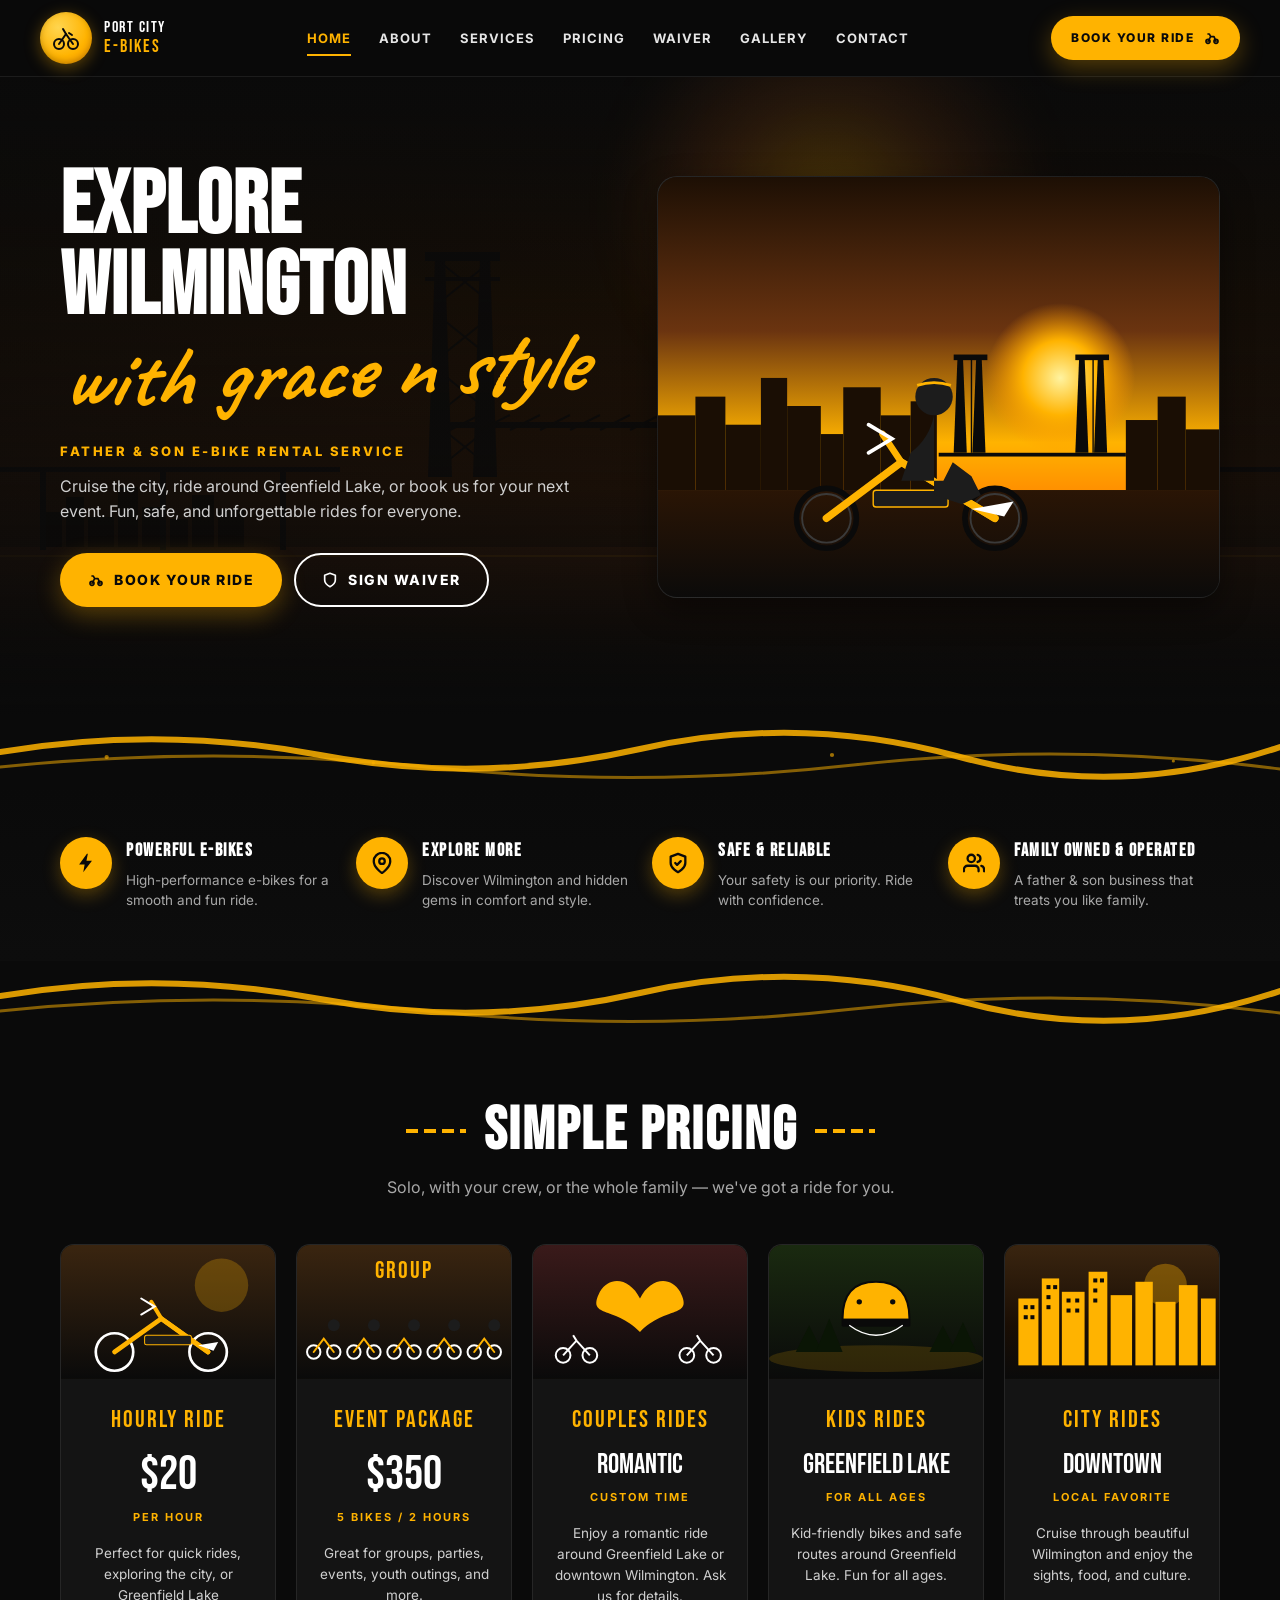
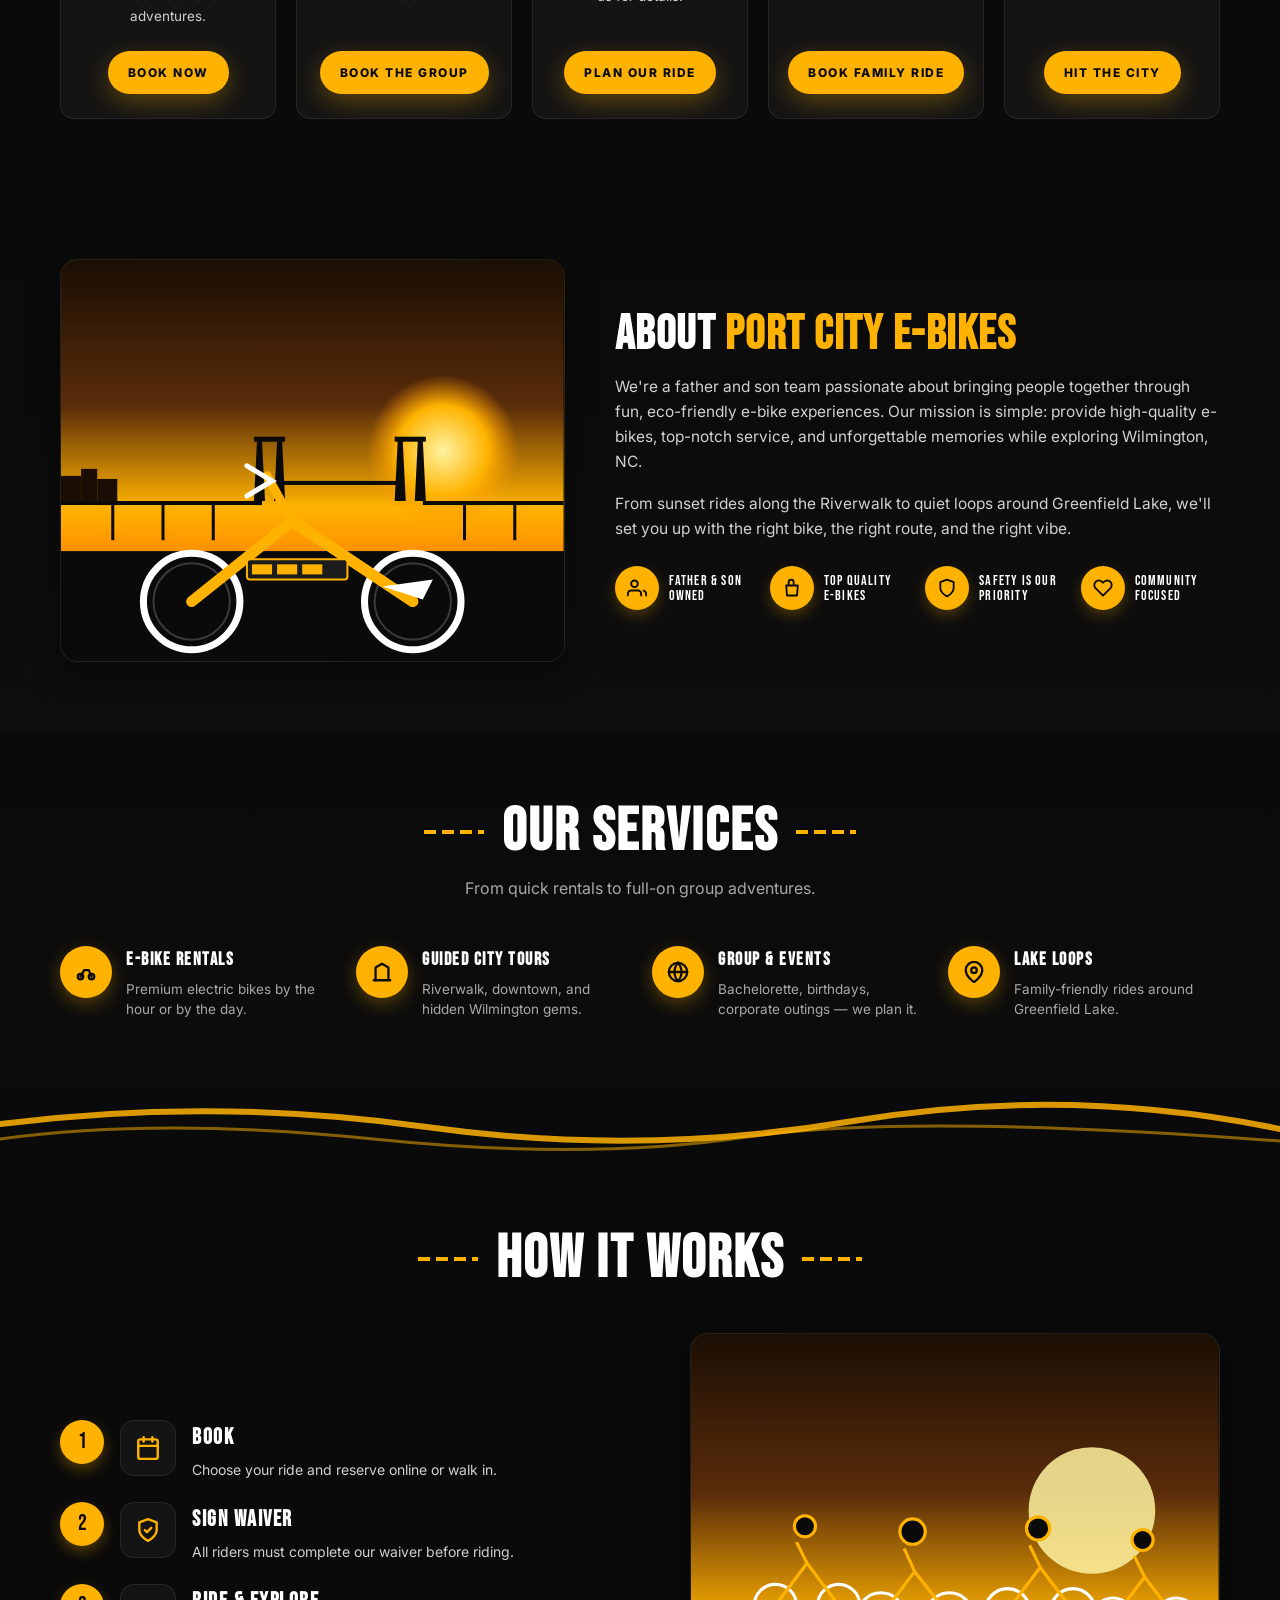
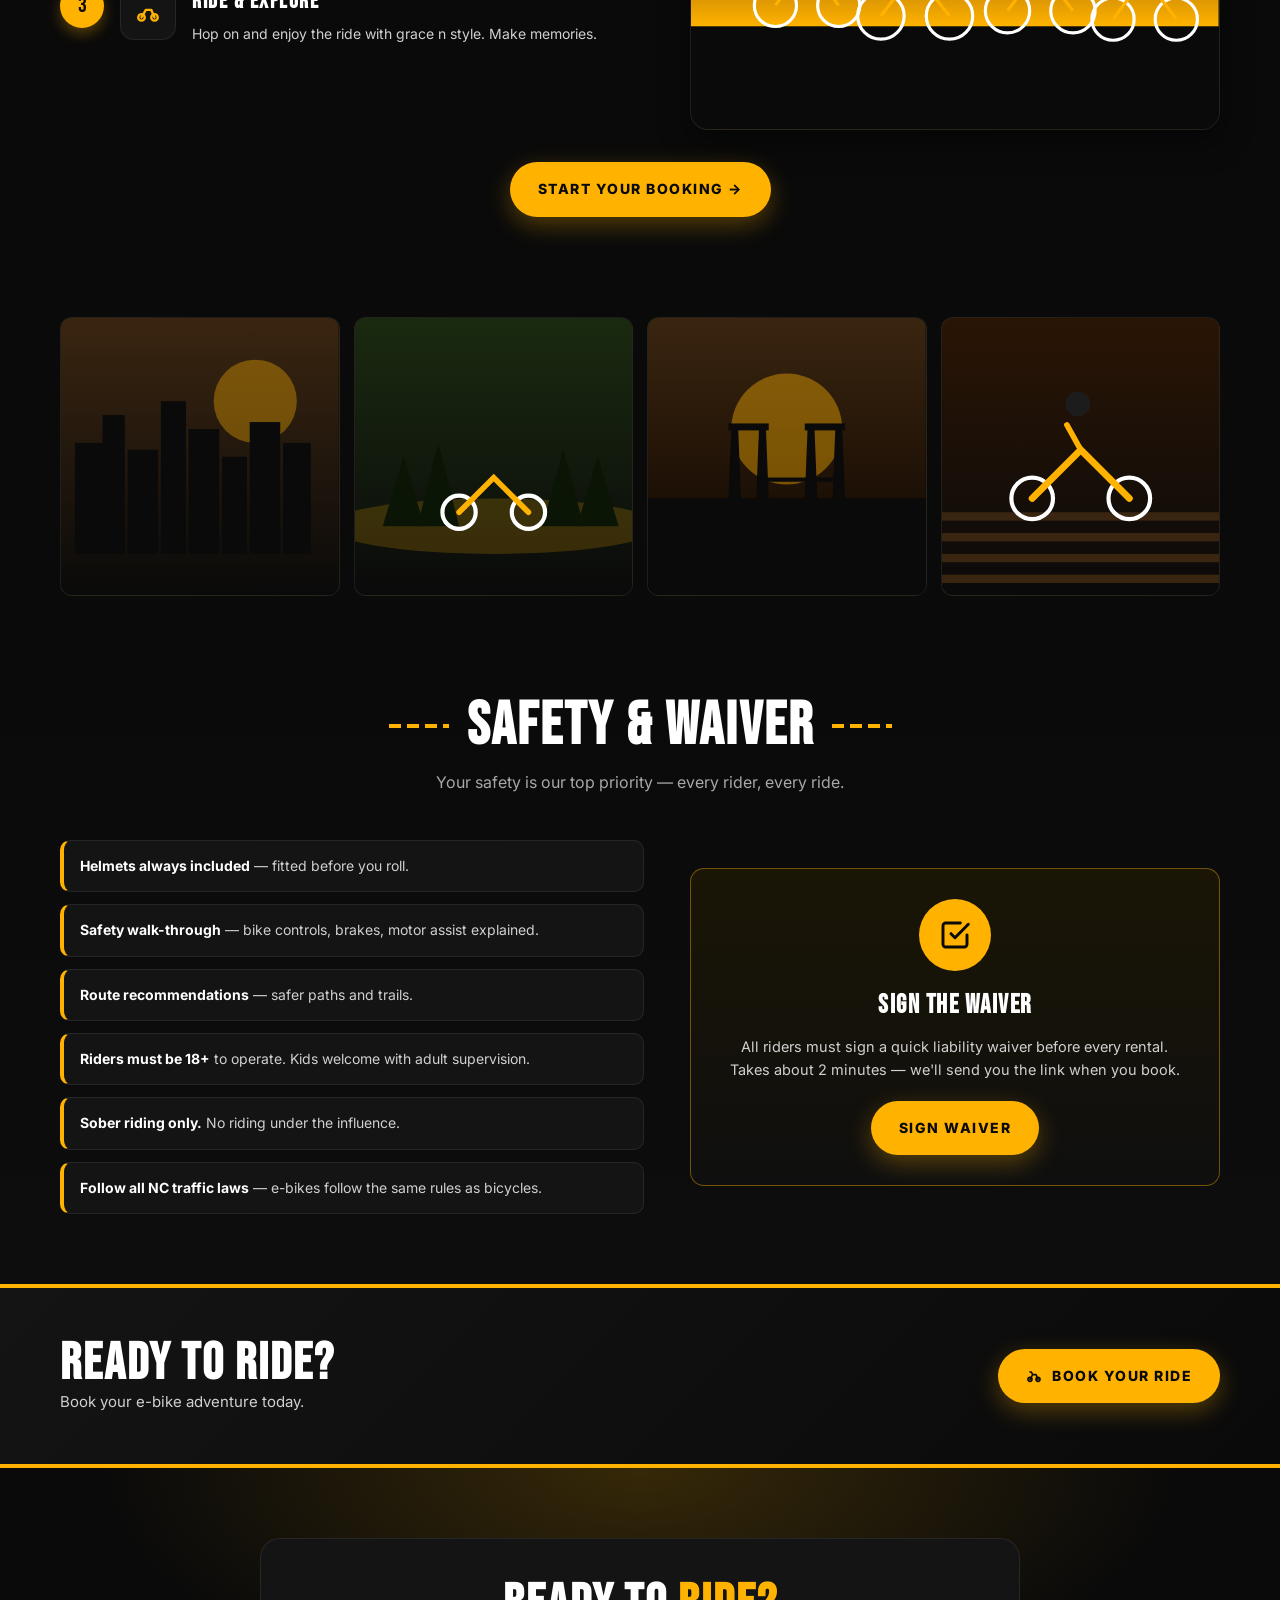
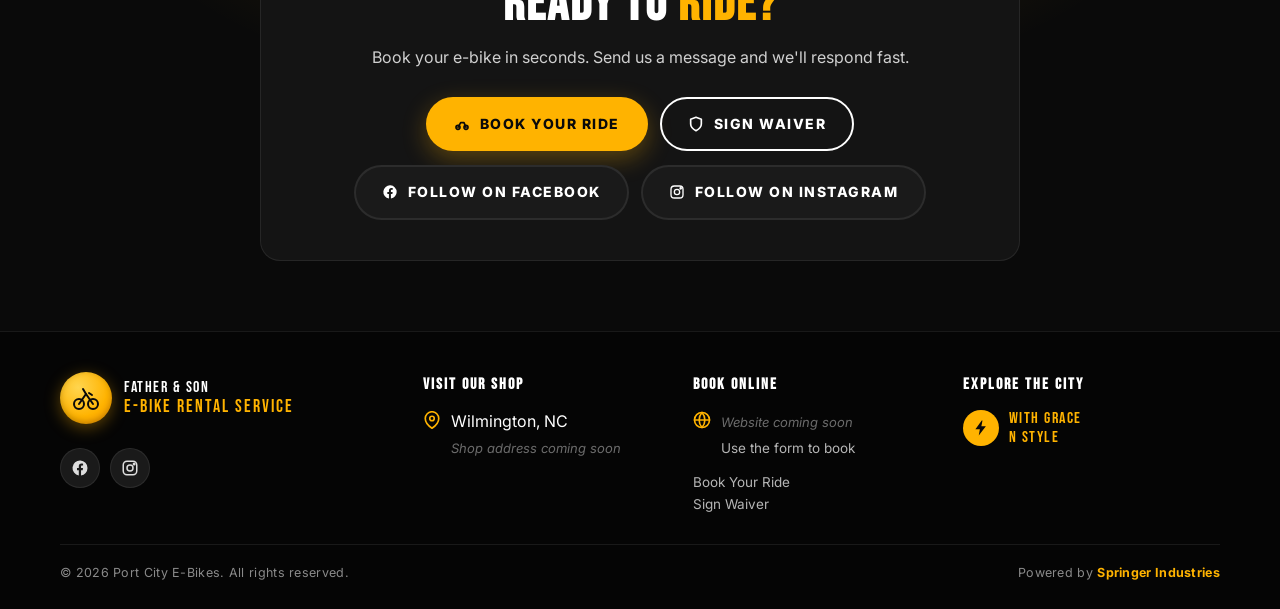
==== commit 05a1d123: "Redesign landing page to match urban-sports mockup Full visual rewrite while preserving all function" ====
--- a/index.html
+++ b/index.html
@@ -9,24 +9,27 @@
 
 <link rel="preconnect" href="https://fonts.googleapis.com">
 <link rel="preconnect" href="https://fonts.gstatic.com" crossorigin>
-<link href="https://fonts.googleapis.com/css2?family=Bebas+Neue&family=Inter:wght@400;500;600;700;800&display=swap" rel="stylesheet">
+<link href="https://fonts.googleapis.com/css2?family=Bebas+Neue&family=Inter:wght@400;500;600;700;800;900&family=Caveat:wght@600;700&display=swap" rel="stylesheet">
 
 <style>
   :root {
     --black: #0a0a0a;
     --black-2: #141414;
-    --black-3: #1c1c1c;
-    --yellow: #ffd60a;
-    --yellow-2: #ffb703;
+    --black-3: #1a1a1a;
+    --black-4: #222;
+    --yellow: #ffb300;
+    --yellow-2: #ffc107;
+    --yellow-3: #ffd54f;
     --white: #ffffff;
-    --gray: #9a9a9a;
+    --gray: #a8a8a8;
+    --gray-2: #d0d0d0;
     --line: rgba(255,255,255,0.08);
     --radius: 14px;
-    --shadow: 0 10px 30px rgba(0,0,0,0.35);
-    --container: 1180px;
-  }
-
-  * { box-sizing: border-box; margin: 0; padding: 0; }
+    --shadow: 0 12px 32px rgba(0,0,0,0.45);
+    --container: 1200px;
+  }
+
+  *, *::before, *::after { box-sizing: border-box; margin: 0; padding: 0; }
   html { scroll-behavior: smooth; -webkit-text-size-adjust: 100%; }
   body {
     font-family: 'Inter', system-ui, -apple-system, Segoe UI, Roboto, sans-serif;
@@ -35,8 +38,9 @@
     line-height: 1.6;
     overflow-x: hidden;
   }
-  img { max-width: 100%; display: block; }
+  img, svg { max-width: 100%; display: block; }
   a { color: inherit; text-decoration: none; }
+  button { font-family: inherit; }
 
   .container {
     width: 100%;
@@ -45,12 +49,45 @@
     padding: 0 20px;
   }
 
+  /* ===== LOGO ===== */
+  .logo {
+    display: inline-flex;
+    align-items: center;
+    gap: 12px;
+  }
+  .logo-mark {
+    width: 52px; height: 52px;
+    border-radius: 50%;
+    background: radial-gradient(circle at 35% 30%, #ffd54f, #ffb300 60%, #ff9800);
+    display: grid; place-items: center;
+    box-shadow: 0 4px 16px rgba(255,179,0,0.35), inset 0 -2px 6px rgba(0,0,0,0.25);
+    flex-shrink: 0;
+  }
+  .logo-mark svg { width: 32px; height: 32px; }
+  .logo-text {
+    display: flex; flex-direction: column;
+    line-height: 1;
+  }
+  .logo-text .l1 {
+    font-family: 'Bebas Neue', sans-serif;
+    font-size: 16px;
+    letter-spacing: 1.5px;
+    color: var(--white);
+  }
+  .logo-text .l2 {
+    font-family: 'Bebas Neue', sans-serif;
+    font-size: 18px;
+    letter-spacing: 2px;
+    color: var(--yellow);
+    margin-top: 2px;
+  }
+
   /* ===== NAV ===== */
   .nav {
     position: sticky;
     top: 0;
     z-index: 50;
-    background: rgba(10,10,10,0.85);
+    background: rgba(10,10,10,0.92);
     backdrop-filter: saturate(160%) blur(10px);
     -webkit-backdrop-filter: saturate(160%) blur(10px);
     border-bottom: 1px solid var(--line);
@@ -59,35 +96,36 @@
     display: flex;
     align-items: center;
     justify-content: space-between;
-    height: 64px;
-  }
-  .brand {
-    display: flex;
-    align-items: center;
-    gap: 10px;
-    font-family: 'Bebas Neue', sans-serif;
-    letter-spacing: 1.2px;
-    font-size: 22px;
-  }
-  .brand-mark {
-    width: 36px; height: 36px;
-    border-radius: 8px;
-    background: var(--yellow);
-    color: var(--black);
-    display: grid; place-items: center;
-    font-weight: 800;
-    font-family: 'Inter', sans-serif;
-    font-size: 16px;
-  }
-  .brand span.y { color: var(--yellow); }
-  .nav-links { display: none; gap: 26px; font-weight: 600; font-size: 14px; }
-  .nav-links a { color: #d6d6d6; transition: color .2s; }
-  .nav-links a:hover { color: var(--yellow); }
+    min-height: 72px;
+    padding: 12px 0;
+    gap: 16px;
+  }
+  .nav-links {
+    display: none;
+    gap: 28px;
+    font-weight: 700;
+    font-size: 13px;
+    letter-spacing: 1px;
+    text-transform: uppercase;
+  }
+  .nav-links a {
+    color: #e6e6e6;
+    transition: color .2s;
+    position: relative;
+    padding: 6px 0;
+  }
+  .nav-links a:hover, .nav-links a.active { color: var(--yellow); }
+  .nav-links a.active::after {
+    content: "";
+    position: absolute;
+    left: 0; right: 0; bottom: -2px;
+    height: 2px; background: var(--yellow);
+  }
   .nav-cta { display: none; }
   .menu-btn {
     background: transparent; border: 1px solid var(--line);
     color: var(--white); padding: 8px 12px; border-radius: 10px;
-    font-size: 18px; cursor: pointer;
+    font-size: 22px; cursor: pointer;
   }
   .mobile-menu {
     display: none;
@@ -99,12 +137,16 @@
     display: block;
     padding: 14px 20px;
     border-top: 1px solid var(--line);
-    font-weight: 600;
+    font-weight: 700;
     color: #ddd;
+    text-transform: uppercase;
+    letter-spacing: 1px;
+    font-size: 13px;
   }
   .mobile-menu a:first-child { border-top: none; }
-
-  @media (min-width: 880px) {
+  .mobile-menu a:hover { color: var(--yellow); }
+
+  @media (min-width: 980px) {
     .nav-links { display: flex; }
     .nav-cta { display: inline-flex; }
     .menu-btn { display: none; }
@@ -115,12 +157,13 @@
     display: inline-flex;
     align-items: center;
     justify-content: center;
-    gap: 8px;
-    padding: 14px 22px;
+    gap: 10px;
+    padding: 14px 26px;
     border-radius: 999px;
     font-weight: 800;
-    font-size: 15px;
-    letter-spacing: .3px;
+    font-size: 14px;
+    letter-spacing: 1.5px;
+    text-transform: uppercase;
     border: 2px solid transparent;
     cursor: pointer;
     transition: transform .15s ease, background .2s, color .2s, border-color .2s, box-shadow .2s;
@@ -130,9 +173,9 @@
   .btn-primary {
     background: var(--yellow);
     color: var(--black);
-    box-shadow: 0 8px 24px rgba(255,214,10,0.25);
-  }
-  .btn-primary:hover { background: var(--yellow-2); }
+    box-shadow: 0 8px 24px rgba(255,179,0,0.3);
+  }
+  .btn-primary:hover { background: var(--yellow-2); box-shadow: 0 10px 28px rgba(255,179,0,0.45); }
   .btn-outline {
     background: transparent;
     color: var(--white);
@@ -145,20 +188,35 @@
     border-color: var(--line);
   }
   .btn-ghost:hover { border-color: var(--yellow); color: var(--yellow); }
-  .btn-sm { padding: 10px 16px; font-size: 13px; }
+  .btn-dark {
+    background: var(--black);
+    color: var(--yellow);
+    border-color: var(--black);
+  }
+  .btn-dark:hover { background: var(--black-3); }
+  .btn-sm { padding: 10px 18px; font-size: 12px; }
+  .btn svg { flex-shrink: 0; }
+
+  /* ===== BRUSH DIVIDER ===== */
+  .brush {
+    position: relative;
+    height: 70px;
+    margin: 0;
+    overflow: hidden;
+    pointer-events: none;
+  }
+  .brush svg {
+    width: 100%; height: 100%;
+    display: block;
+  }
 
   /* ===== HERO ===== */
   .hero {
     position: relative;
-    padding: 70px 0 90px;
+    padding: 60px 0 80px;
     overflow: hidden;
     background:
-      linear-gradient(180deg,
-        #1a0e02 0%,
-        #2a1505 18%,
-        #4d2410 40%,
-        #2a1505 70%,
-        #0a0a0a 100%);
+      linear-gradient(180deg, #0a0a0a 0%, #1a0f04 35%, #2a1505 65%, #0a0a0a 100%);
   }
   .hero-bg {
     position: absolute;
@@ -167,408 +225,448 @@
     overflow: hidden;
     pointer-events: none;
   }
-  .hero-bg svg {
+  .hero-bg::before {
+    content: "";
     position: absolute;
-    bottom: 0;
-    left: 50%;
+    left: 65%; top: 20%;
+    width: 480px; height: 480px;
+    background: radial-gradient(circle, rgba(255,179,0,0.4) 0%, rgba(255,120,30,0.18) 35%, transparent 65%);
+    border-radius: 50%;
+    filter: blur(20px);
+    transform: translate(-50%, -50%);
+  }
+  .hero-bg svg.skyline {
+    position: absolute;
+    bottom: 0; left: 50%;
     transform: translateX(-50%);
     width: 1600px;
     max-width: none;
     height: auto;
-  }
-  /* sun glow */
-  .hero-bg::before {
-    content: "";
-    position: absolute;
-    left: 50%;
-    bottom: 28%;
-    transform: translateX(-50%);
-    width: 380px; height: 380px;
-    background: radial-gradient(circle, rgba(255,214,10,0.55) 0%, rgba(255,150,30,0.25) 30%, transparent 60%);
-    border-radius: 50%;
-    filter: blur(8px);
-  }
-  /* dark overlay so text stays readable */
+    opacity: 0.85;
+  }
   .hero-bg::after {
     content: "";
     position: absolute;
     inset: 0;
     background:
-      linear-gradient(180deg, rgba(10,10,10,0.55) 0%, rgba(10,10,10,0.25) 30%, rgba(10,10,10,0.6) 80%, rgba(10,10,10,0.95) 100%),
-      linear-gradient(90deg, rgba(10,10,10,0.75) 0%, rgba(10,10,10,0.2) 50%, rgba(10,10,10,0.45) 100%);
-  }
-  .hero::before {
-    content: "";
-    position: absolute; inset: 0;
-    background-image:
-      linear-gradient(transparent 95%, rgba(255,255,255,0.04) 95%),
-      linear-gradient(90deg, transparent 95%, rgba(255,255,255,0.04) 95%);
-    background-size: 40px 40px;
-    pointer-events: none;
-    mask-image: radial-gradient(ellipse at center, black 40%, transparent 80%);
-    z-index: 1;
-  }
-  .hero .container { position: relative; z-index: 2; }
-  .hero-grid {
+      linear-gradient(180deg, rgba(10,10,10,0.4) 0%, rgba(10,10,10,0.15) 35%, rgba(10,10,10,0.65) 85%, rgba(10,10,10,1) 100%),
+      linear-gradient(90deg, rgba(10,10,10,0.55) 0%, rgba(10,10,10,0.1) 55%, rgba(10,10,10,0.35) 100%);
+  }
+  .hero-inner {
     position: relative;
+    z-index: 2;
     display: grid;
     grid-template-columns: 1fr;
-    gap: 40px;
+    gap: 36px;
     align-items: center;
-  }
-  .eyebrow {
-    display: inline-flex;
-    align-items: center;
-    gap: 8px;
-    background: rgba(255,214,10,0.12);
-    color: var(--yellow);
-    border: 1px solid rgba(255,214,10,0.35);
-    padding: 6px 12px;
-    border-radius: 999px;
-    font-size: 12px;
-    font-weight: 700;
-    letter-spacing: 1px;
-    text-transform: uppercase;
-    margin-bottom: 18px;
-  }
-  .eyebrow .dot {
-    width: 8px; height: 8px; border-radius: 50%;
-    background: var(--yellow);
-    box-shadow: 0 0 0 4px rgba(255,214,10,0.25);
   }
   .hero h1 {
     font-family: 'Bebas Neue', sans-serif;
-    font-size: clamp(48px, 9vw, 96px);
-    line-height: 0.95;
+    font-size: clamp(46px, 9vw, 88px);
+    line-height: 0.92;
     letter-spacing: 1px;
-    margin-bottom: 18px;
-  }
-  .hero h1 .y { color: var(--yellow); }
-  .slogan {
+    margin-bottom: 6px;
+  }
+  .hero h1 .accent {
+    display: block;
+    font-family: 'Caveat', cursive;
+    color: var(--yellow);
     font-style: italic;
-    font-weight: 500;
-    color: #e7e7e7;
-    font-size: clamp(18px, 2.4vw, 22px);
-    margin-bottom: 14px;
+    font-weight: 700;
+    font-size: clamp(48px, 9vw, 86px);
+    letter-spacing: 0;
+    line-height: 1;
+    margin-top: 8px;
+    transform: rotate(-2deg);
+    transform-origin: left center;
+  }
+  .hero-sub {
+    color: var(--yellow);
+    font-weight: 800;
+    font-size: 13px;
+    letter-spacing: 2.5px;
+    text-transform: uppercase;
+    margin: 18px 0 12px;
   }
   .hero p.lead {
-    color: var(--gray);
-    font-size: 17px;
-    max-width: 540px;
+    color: var(--gray-2);
+    font-size: 16px;
+    max-width: 520px;
     margin-bottom: 28px;
   }
-  .hero-ctas { display: flex; flex-wrap: wrap; gap: 12px; }
-  .hero-stats {
+  .hero-ctas {
     display: flex;
     flex-wrap: wrap;
-    gap: 28px;
-    margin-top: 36px;
-    padding-top: 26px;
-    border-top: 1px solid var(--line);
-  }
-  .hero-stat .num {
-    font-family: 'Bebas Neue', sans-serif;
-    font-size: 34px;
-    color: var(--yellow);
-    line-height: 1;
-  }
-  .hero-stat .label {
-    font-size: 12px;
-    text-transform: uppercase;
-    letter-spacing: 1.5px;
-    color: var(--gray);
+    gap: 12px;
   }
 
   .hero-visual {
     position: relative;
-    aspect-ratio: 4 / 3.2;
-    border-radius: 22px;
-    background:
-      radial-gradient(circle at 30% 30%, rgba(255,214,10,0.18), transparent 60%),
-      linear-gradient(135deg, #1a1a1a, #0a0a0a);
+    aspect-ratio: 4/3;
+    border-radius: 20px;
+    overflow: hidden;
+    box-shadow: var(--shadow);
+    background: linear-gradient(135deg, #1a1a1a, #0a0a0a);
     border: 1px solid var(--line);
-    box-shadow: var(--shadow);
-    overflow: hidden;
+  }
+  .hero-visual svg.scene {
+    position: absolute; inset: 0;
+    width: 100%; height: 100%;
+  }
+
+  @media (min-width: 980px) {
+    .hero { padding: 90px 0 110px; }
+    .hero-inner { grid-template-columns: 1fr 1.05fr; gap: 60px; }
+  }
+
+  /* ===== SECTIONS ===== */
+  section { padding: 70px 0; position: relative; }
+  .section-head {
+    text-align: center;
+    max-width: 740px;
+    margin: 0 auto 44px;
+  }
+  .section-title {
+    font-family: 'Bebas Neue', sans-serif;
+    font-size: clamp(36px, 6.5vw, 60px);
+    letter-spacing: 2px;
+    line-height: 1;
+    display: inline-block;
+    position: relative;
+  }
+  .section-title.with-stripes::before,
+  .section-title.with-stripes::after {
+    content: "";
+    position: absolute;
+    top: 50%;
+    width: 60px; height: 4px;
+    background: repeating-linear-gradient(90deg, var(--yellow) 0 12px, transparent 12px 18px);
+    transform: translateY(-50%);
+  }
+  .section-title.with-stripes::before { right: calc(100% + 18px); }
+  .section-title.with-stripes::after { left: calc(100% + 18px); }
+  .section-sub { color: var(--gray); margin-top: 14px; font-size: 16px; }
+
+  /* ===== FEATURE STRIP ===== */
+  .features {
+    background: linear-gradient(180deg, #0a0a0a, #0d0d0d);
+    padding: 50px 0;
+  }
+  .features-grid {
+    display: grid;
+    grid-template-columns: 1fr 1fr;
+    gap: 28px 20px;
+  }
+  .feature {
+    display: flex;
+    gap: 14px;
+    align-items: flex-start;
+  }
+  .feature-icon {
+    flex-shrink: 0;
+    width: 52px; height: 52px;
+    border-radius: 50%;
+    background: var(--yellow);
+    color: var(--black);
     display: grid;
     place-items: center;
-  }
-  .hero-visual svg { width: 80%; height: auto; }
-  .hero-badge {
-    position: absolute;
-    top: 18px; left: 18px;
-    background: var(--yellow);
-    color: var(--black);
-    font-weight: 800;
-    font-size: 12px;
-    letter-spacing: 1px;
+    box-shadow: 0 6px 18px rgba(255,179,0,0.3);
+  }
+  .feature h3 {
+    font-family: 'Bebas Neue', sans-serif;
+    font-size: 18px;
+    letter-spacing: 1.5px;
+    margin-bottom: 4px;
     text-transform: uppercase;
-    padding: 8px 12px;
-    border-radius: 8px;
-  }
-  .hero-badge-2 {
-    position: absolute;
-    bottom: 18px; right: 18px;
-    background: var(--black-3);
-    border: 1px solid var(--line);
-    color: var(--white);
-    font-size: 13px;
-    font-weight: 600;
-    padding: 10px 14px;
-    border-radius: 10px;
-    display: flex; align-items: center; gap: 8px;
-  }
-  .hero-badge-2 .pulse {
-    width: 8px; height: 8px; border-radius: 50%;
-    background: #00d26a;
-    box-shadow: 0 0 0 4px rgba(0,210,106,0.25);
-  }
-
-  @media (min-width: 960px) {
-    .hero { padding: 100px 0 120px; }
-    .hero-grid { grid-template-columns: 1.05fr 1fr; gap: 60px; }
-  }
-
-  /* ===== SECTIONS ===== */
-  section { padding: 80px 0; }
-  .section-head { text-align: center; max-width: 720px; margin: 0 auto 50px; }
-  .section-eyebrow {
-    color: var(--yellow);
-    font-weight: 800;
-    text-transform: uppercase;
-    letter-spacing: 2.5px;
-    font-size: 12px;
-    margin-bottom: 10px;
-  }
-  .section-title {
-    font-family: 'Bebas Neue', sans-serif;
-    font-size: clamp(36px, 6vw, 56px);
-    letter-spacing: 1px;
-    line-height: 1.05;
-  }
-  .section-sub { color: var(--gray); margin-top: 12px; font-size: 16px; }
+  }
+  .feature p { color: var(--gray); font-size: 13.5px; line-height: 1.5; }
+  @media (min-width: 760px) {
+    .features-grid { grid-template-columns: repeat(4, 1fr); gap: 24px; }
+  }
 
   /* ===== PRICING ===== */
-  #pricing { background: linear-gradient(180deg, #0a0a0a, #0e0e0e); }
+  #pricing { background: var(--black); }
   .pricing-grid {
     display: grid;
     grid-template-columns: 1fr;
-    gap: 18px;
+    gap: 20px;
   }
   .price-card {
     position: relative;
     background: var(--black-2);
     border: 1px solid var(--line);
     border-radius: var(--radius);
-    padding: 28px 24px;
+    overflow: hidden;
+    display: flex;
+    flex-direction: column;
     transition: transform .25s ease, border-color .25s, box-shadow .25s;
   }
   .price-card:hover {
-    transform: translateY(-4px);
-    border-color: rgba(255,214,10,0.45);
-    box-shadow: 0 16px 36px rgba(0,0,0,0.5);
-  }
-  .price-card.feature {
-    background: linear-gradient(180deg, #1a1505 0%, #0e0e0e 100%);
-    border-color: rgba(255,214,10,0.5);
-  }
-  .price-tag {
-    display: inline-block;
-    background: var(--yellow);
-    color: var(--black);
-    font-size: 11px;
-    font-weight: 800;
-    letter-spacing: 1.5px;
-    text-transform: uppercase;
-    padding: 5px 10px;
-    border-radius: 999px;
-    margin-bottom: 16px;
+    transform: translateY(-5px);
+    border-color: rgba(255,179,0,0.5);
+    box-shadow: 0 18px 40px rgba(0,0,0,0.55);
+  }
+  .price-media {
+    aspect-ratio: 16/10;
+    background: linear-gradient(135deg, #1a1505, #0a0a0a);
+    position: relative;
+    overflow: hidden;
+  }
+  .price-media svg { width: 100%; height: 100%; display: block; }
+  .price-body {
+    padding: 22px 20px 24px;
+    text-align: center;
+    display: flex;
+    flex-direction: column;
+    gap: 10px;
+    flex: 1;
   }
   .price-name {
     font-family: 'Bebas Neue', sans-serif;
-    font-size: 26px;
-    letter-spacing: 1px;
-    margin-bottom: 8px;
+    font-size: 24px;
+    color: var(--yellow);
+    letter-spacing: 2px;
+    text-transform: uppercase;
   }
   .price-amount {
-    display: flex; align-items: baseline; gap: 6px;
-    margin: 14px 0 10px;
-  }
-  .price-amount .amt {
     font-family: 'Bebas Neue', sans-serif;
     font-size: 48px;
+    line-height: 1;
+    color: var(--white);
+    margin: 2px 0 0;
+  }
+  .price-amount.small { font-size: 28px; }
+  .price-unit {
+    font-size: 11px;
+    text-transform: uppercase;
+    letter-spacing: 2px;
     color: var(--yellow);
-    line-height: 1;
-  }
-  .price-amount .unit { color: var(--gray); font-size: 14px; font-weight: 600; }
-  .price-desc { color: #c4c4c4; font-size: 14px; margin-bottom: 18px; min-height: 42px; }
-  .price-list { list-style: none; margin: 0 0 22px; }
-  .price-list li {
-    color: #d8d8d8;
-    font-size: 14px;
-    padding: 6px 0;
-    display: flex; align-items: center; gap: 10px;
-  }
-  .price-list li::before {
-    content: "✓";
-    color: var(--yellow);
-    font-weight: 800;
-  }
-  .price-cta { width: 100%; }
-
-  @media (min-width: 720px) {
+    font-weight: 700;
+  }
+  .price-desc {
+    color: var(--gray-2);
+    font-size: 13.5px;
+    line-height: 1.55;
+    margin-top: 6px;
+    flex: 1;
+  }
+  .price-cta {
+    margin-top: 14px;
+    align-self: center;
+  }
+  @media (min-width: 640px) {
     .pricing-grid { grid-template-columns: repeat(2, 1fr); }
   }
-  @media (min-width: 1040px) {
-    .pricing-grid { grid-template-columns: repeat(3, 1fr); }
+  @media (min-width: 980px) {
+    .pricing-grid { grid-template-columns: repeat(5, 1fr); }
   }
 
   /* ===== ABOUT ===== */
   #about {
-    background:
-      radial-gradient(800px 400px at 100% 0%, rgba(255,214,10,0.08), transparent 60%),
-      #0a0a0a;
+    background: linear-gradient(180deg, #0a0a0a, #0e0e0e);
   }
   .about-grid {
     display: grid;
     grid-template-columns: 1fr;
-    gap: 40px;
+    gap: 32px;
     align-items: center;
   }
-  .about-card {
+  .about-media {
+    aspect-ratio: 5/4;
+    border-radius: 18px;
+    overflow: hidden;
+    border: 1px solid var(--line);
+    background: linear-gradient(135deg, #1a1505, #0a0a0a);
+    box-shadow: var(--shadow);
+  }
+  .about-media svg { width: 100%; height: 100%; }
+  .about-content h2 {
+    font-family: 'Bebas Neue', sans-serif;
+    font-size: clamp(32px, 5vw, 48px);
+    letter-spacing: 1.5px;
+    line-height: 1;
+    margin-bottom: 16px;
+    text-transform: uppercase;
+  }
+  .about-content h2 .y { color: var(--yellow); }
+  .about-content p {
+    color: var(--gray-2);
+    margin-bottom: 18px;
+    font-size: 15.5px;
+  }
+  .about-features {
+    margin-top: 24px;
+    display: grid;
+    grid-template-columns: repeat(2, 1fr);
+    gap: 16px;
+  }
+  .about-feature {
+    display: flex;
+    align-items: center;
+    gap: 10px;
+  }
+  .about-feature .ic {
+    width: 44px; height: 44px;
+    border-radius: 50%;
+    background: var(--yellow);
+    color: var(--black);
+    display: grid; place-items: center;
+    flex-shrink: 0;
+    box-shadow: 0 6px 14px rgba(255,179,0,0.25);
+  }
+  .about-feature .lbl {
+    font-family: 'Bebas Neue', sans-serif;
+    font-size: 14px;
+    letter-spacing: 1.2px;
+    text-transform: uppercase;
+    line-height: 1.1;
+  }
+  @media (min-width: 900px) {
+    .about-grid { grid-template-columns: 1fr 1.2fr; gap: 50px; }
+    .about-features { grid-template-columns: repeat(4, 1fr); }
+  }
+
+  /* ===== HOW IT WORKS ===== */
+  #how {
+    background: var(--black);
+  }
+  .how-grid {
+    display: grid;
+    grid-template-columns: 1fr;
+    gap: 36px;
+    align-items: center;
+  }
+  .steps-row {
+    display: flex;
+    flex-direction: column;
+    gap: 22px;
+  }
+  .step {
+    display: flex;
+    gap: 16px;
+    align-items: flex-start;
+  }
+  .step-num {
+    flex-shrink: 0;
+    width: 44px; height: 44px;
+    border-radius: 50%;
+    background: var(--yellow);
+    color: var(--black);
+    font-family: 'Bebas Neue', sans-serif;
+    font-size: 22px;
+    display: grid; place-items: center;
+    box-shadow: 0 6px 14px rgba(255,179,0,0.3);
+  }
+  .step-icon {
+    flex-shrink: 0;
+    width: 56px; height: 56px;
+    border-radius: 14px;
     background: var(--black-2);
     border: 1px solid var(--line);
-    border-radius: var(--radius);
-    padding: 30px;
-  }
-  .about-title {
-    font-family: 'Bebas Neue', sans-serif;
-    font-size: clamp(32px, 5vw, 48px);
-    line-height: 1.05;
-    margin-bottom: 16px;
-  }
-  .about-title .y { color: var(--yellow); }
-  .about p { color: #cccccc; margin-bottom: 14px; }
-  .about-stats {
-    display: grid;
-    grid-template-columns: repeat(3, 1fr);
-    gap: 14px;
-    margin-top: 22px;
-  }
-  .about-stat {
-    background: var(--black-3);
-    border: 1px solid var(--line);
-    border-radius: 10px;
-    padding: 14px 12px;
-    text-align: center;
-  }
-  .about-stat .n {
-    font-family: 'Bebas Neue', sans-serif;
-    color: var(--yellow);
-    font-size: 26px;
-    line-height: 1;
-  }
-  .about-stat .l {
-    font-size: 11px;
-    text-transform: uppercase;
-    letter-spacing: 1.2px;
-    color: var(--gray);
-  }
-  @media (min-width: 900px) {
-    .about-grid { grid-template-columns: 1fr 1.05fr; gap: 60px; }
-  }
-
-  /* ===== SERVICES ===== */
-  #services {
-    background: linear-gradient(180deg, #0a0a0a, #0e0e0e);
-  }
-  .services-grid {
-    display: grid;
-    grid-template-columns: 1fr;
-    gap: 18px;
-  }
-  .service-card {
-    background: var(--black-2);
-    border: 1px solid var(--line);
-    border-radius: var(--radius);
-    padding: 26px;
-    transition: transform .2s, border-color .2s;
-  }
-  .service-card:hover {
-    transform: translateY(-3px);
-    border-color: rgba(255,214,10,0.4);
-  }
-  .service-icon {
-    width: 48px; height: 48px;
-    border-radius: 12px;
-    background: rgba(255,214,10,0.12);
     color: var(--yellow);
     display: grid; place-items: center;
-    margin-bottom: 16px;
-  }
-  .service-card h3 {
+  }
+  .step-body h3 {
     font-family: 'Bebas Neue', sans-serif;
     font-size: 22px;
-    letter-spacing: 1px;
-    margin-bottom: 8px;
-  }
-  .service-card p { color: #c4c4c4; font-size: 14.5px; }
-  @media (min-width: 700px) { .services-grid { grid-template-columns: repeat(2, 1fr); } }
-  @media (min-width: 1040px) { .services-grid { grid-template-columns: repeat(4, 1fr); } }
-
-  /* ===== HOW IT WORKS ===== */
-  #how {
-    background:
-      radial-gradient(1000px 500px at 0% 100%, rgba(255,214,10,0.08), transparent 60%),
-      #0a0a0a;
-  }
-  .steps {
+    letter-spacing: 1.5px;
+    text-transform: uppercase;
+    margin-bottom: 4px;
+  }
+  .step-body p {
+    color: var(--gray-2);
+    font-size: 14px;
+    line-height: 1.5;
+  }
+  .how-media {
+    aspect-ratio: 4/3;
+    border-radius: 18px;
+    overflow: hidden;
+    border: 1px solid var(--line);
+    background: linear-gradient(135deg, #1a1505, #0a0a0a);
+    box-shadow: var(--shadow);
+  }
+  .how-media svg { width: 100%; height: 100%; }
+  @media (min-width: 900px) {
+    .how-grid { grid-template-columns: 1.1fr 1fr; gap: 48px; }
+  }
+
+  /* ===== GALLERY ===== */
+  .gallery {
+    padding: 30px 0;
+    background: var(--black);
+  }
+  .gallery-grid {
     display: grid;
-    grid-template-columns: 1fr;
+    grid-template-columns: repeat(2, 1fr);
+    gap: 10px;
+  }
+  .gallery-item {
+    aspect-ratio: 1/1;
+    border-radius: 12px;
+    overflow: hidden;
+    background: linear-gradient(135deg, #1a1505, #0a0a0a);
+    border: 1px solid var(--line);
+    transition: transform .25s, border-color .25s;
+  }
+  .gallery-item:hover {
+    transform: scale(1.02);
+    border-color: rgba(255,179,0,0.4);
+  }
+  .gallery-item svg { width: 100%; height: 100%; }
+  @media (min-width: 700px) {
+    .gallery-grid { grid-template-columns: repeat(4, 1fr); gap: 14px; }
+  }
+
+  /* ===== CTA BANNER ===== */
+  .cta-banner {
+    background: linear-gradient(135deg, var(--black-2), var(--black));
+    border-top: 4px solid var(--yellow);
+    border-bottom: 4px solid var(--yellow);
+    padding: 50px 0;
+  }
+  .cta-inner {
+    display: flex;
+    flex-direction: column;
     gap: 18px;
-    counter-reset: step;
-  }
-  .step {
-    position: relative;
-    background: var(--black-2);
-    border: 1px solid var(--line);
-    border-radius: var(--radius);
-    padding: 30px 26px 26px;
-  }
-  .step .step-num {
-    position: absolute;
-    top: -18px; left: 26px;
-    width: 44px; height: 44px;
-    background: var(--yellow);
-    color: var(--black);
-    border-radius: 50%;
-    display: grid; place-items: center;
+    align-items: center;
+    text-align: center;
+  }
+  .cta-inner h2 {
     font-family: 'Bebas Neue', sans-serif;
-    font-size: 22px;
-    box-shadow: 0 8px 18px rgba(255,214,10,0.3);
-  }
-  .step h3 {
-    font-family: 'Bebas Neue', sans-serif;
-    font-size: 24px;
-    letter-spacing: 1px;
-    margin: 8px 0 8px;
-  }
-  .step p { color: #c4c4c4; font-size: 14.5px; }
-  @media (min-width: 800px) { .steps { grid-template-columns: repeat(3, 1fr); } }
-
-  /* ===== SAFETY ===== */
+    font-size: clamp(32px, 6vw, 52px);
+    letter-spacing: 2px;
+    line-height: 1;
+    text-transform: uppercase;
+  }
+  .cta-inner p {
+    color: var(--gray-2);
+    font-size: 15px;
+  }
+  @media (min-width: 760px) {
+    .cta-inner {
+      flex-direction: row;
+      justify-content: space-between;
+      text-align: left;
+      gap: 30px;
+    }
+    .cta-inner .cta-text { max-width: 60%; }
+  }
+
+  /* ===== SAFETY / WAIVER (compact) ===== */
   #safety {
-    background: linear-gradient(180deg, #0a0a0a, #0e0e0e);
+    background: linear-gradient(180deg, #0a0a0a, #0d0d0d);
   }
   .safety-grid {
     display: grid;
     grid-template-columns: 1fr;
-    gap: 30px;
+    gap: 26px;
     align-items: center;
   }
   .safety-points {
     list-style: none;
     display: grid;
-    gap: 14px;
+    gap: 12px;
   }
   .safety-points li {
     background: var(--black-2);
@@ -576,20 +674,20 @@
     border-left: 4px solid var(--yellow);
     border-radius: 10px;
     padding: 14px 16px;
-    color: #d6d6d6;
-    font-size: 14.5px;
+    color: var(--gray-2);
+    font-size: 14px;
   }
   .safety-points li strong { color: var(--white); }
   .waiver-card {
     background: linear-gradient(180deg, #1a1505 0%, #0f0f0f 100%);
-    border: 1px solid rgba(255,214,10,0.35);
+    border: 1px solid rgba(255,179,0,0.4);
     border-radius: var(--radius);
     padding: 30px;
     text-align: center;
   }
   .waiver-card .big-icon {
     width: 72px; height: 72px;
-    margin: 0 auto 16px;
+    margin: 0 auto 14px;
     border-radius: 50%;
     background: var(--yellow);
     color: var(--black);
@@ -597,18 +695,21 @@
   }
   .waiver-card h3 {
     font-family: 'Bebas Neue', sans-serif;
-    font-size: 28px;
-    letter-spacing: 1px;
-    margin-bottom: 10px;
-  }
-  .waiver-card p { color: #cfcfcf; margin-bottom: 20px; }
-  @media (min-width: 900px) { .safety-grid { grid-template-columns: 1.1fr 1fr; gap: 50px; } }
+    font-size: 26px;
+    letter-spacing: 1.5px;
+    margin-bottom: 8px;
+    text-transform: uppercase;
+  }
+  .waiver-card p { color: var(--gray-2); margin-bottom: 20px; font-size: 14.5px; }
+  @media (min-width: 900px) {
+    .safety-grid { grid-template-columns: 1.1fr 1fr; gap: 46px; }
+  }
 
   /* ===== CONTACT ===== */
   #contact {
     background:
-      radial-gradient(900px 400px at 50% 0%, rgba(255,214,10,0.15), transparent 60%),
-      #0a0a0a;
+      radial-gradient(900px 400px at 50% 0%, rgba(255,179,0,0.18), transparent 60%),
+      var(--black);
     text-align: center;
   }
   .contact-box {
@@ -617,71 +718,92 @@
     background: var(--black-2);
     border: 1px solid var(--line);
     border-radius: 20px;
-    padding: 40px 26px;
+    padding: 40px 24px;
   }
   .contact-box h2 {
     font-family: 'Bebas Neue', sans-serif;
-    font-size: clamp(36px, 6vw, 56px);
-    letter-spacing: 1px;
-    line-height: 1.05;
+    font-size: clamp(34px, 6vw, 52px);
+    letter-spacing: 2px;
+    line-height: 1;
+    text-transform: uppercase;
   }
   .contact-box h2 .y { color: var(--yellow); }
-  .contact-box p { color: #c8c8c8; margin: 14px 0 26px; font-size: 16px; }
+  .contact-box p { color: var(--gray-2); margin: 14px 0 26px; font-size: 16px; }
   .contact-actions {
     display: flex;
     flex-wrap: wrap;
     gap: 12px;
     justify-content: center;
   }
-  .contact-meta {
-    margin-top: 28px;
-    padding-top: 22px;
-    border-top: 1px solid var(--line);
-    display: grid;
-    grid-template-columns: 1fr;
-    gap: 14px;
-    color: #d2d2d2;
-    font-size: 14px;
-  }
-  .contact-meta div { display: flex; align-items: center; justify-content: center; gap: 8px; }
-  .contact-meta .y { color: var(--yellow); }
-  @media (min-width: 640px) {
-    .contact-meta { grid-template-columns: repeat(3, 1fr); }
-  }
 
   /* ===== FOOTER ===== */
   footer {
     background: #050505;
     border-top: 1px solid var(--line);
-    padding: 40px 0 28px;
+    padding: 40px 0 26px;
   }
   .footer-grid {
     display: grid;
     grid-template-columns: 1fr;
-    gap: 26px;
+    gap: 28px;
     align-items: start;
   }
-  .footer-brand .brand { margin-bottom: 12px; }
-  .footer p, .footer a { color: #b5b5b5; font-size: 14px; }
-  .footer a:hover { color: var(--yellow); }
   .footer-col h4 {
     font-family: 'Bebas Neue', sans-serif;
-    font-size: 18px;
-    letter-spacing: 1.5px;
+    font-size: 16px;
+    letter-spacing: 2px;
     margin-bottom: 12px;
     color: var(--white);
-  }
-  .footer-col ul { list-style: none; display: grid; gap: 8px; }
-  .socials { display: flex; gap: 10px; margin-top: 10px; }
+    text-transform: uppercase;
+  }
+  .footer-col p, .footer-col a, .footer-col li {
+    color: #b5b5b5;
+    font-size: 13.5px;
+    line-height: 1.6;
+  }
+  .footer-col a:hover { color: var(--yellow); }
+  .footer-col ul { list-style: none; }
+  .footer-col .with-icon {
+    display: flex;
+    gap: 10px;
+    align-items: flex-start;
+  }
+  .footer-col .with-icon .ic {
+    color: var(--yellow); flex-shrink: 0; margin-top: 2px;
+  }
+  .footer-col em.coming {
+    color: #6c6c6c; font-style: italic; font-size: 13px;
+  }
+  .socials { display: flex; gap: 10px; margin-top: 12px; }
   .socials a {
     width: 40px; height: 40px;
     display: grid; place-items: center;
     background: var(--black-3);
     border: 1px solid var(--line);
-    border-radius: 10px;
+    border-radius: 50%;
     transition: background .2s, color .2s, border-color .2s;
+    color: #ddd;
   }
   .socials a:hover { background: var(--yellow); color: var(--black); border-color: var(--yellow); }
+  .footer-tagline {
+    font-family: 'Bebas Neue', sans-serif;
+    font-size: 16px;
+    letter-spacing: 1.5px;
+    color: var(--yellow);
+    text-transform: uppercase;
+    line-height: 1.2;
+    display: flex;
+    align-items: center;
+    gap: 10px;
+  }
+  .footer-tagline .ic {
+    width: 36px; height: 36px;
+    border-radius: 50%;
+    background: var(--yellow);
+    color: var(--black);
+    display: grid; place-items: center;
+    flex-shrink: 0;
+  }
   .footer-bottom {
     margin-top: 28px;
     padding-top: 18px;
@@ -692,15 +814,15 @@
     justify-content: space-between;
     align-items: center;
     color: #8a8a8a;
-    font-size: 13px;
+    font-size: 12.5px;
+    letter-spacing: 0.3px;
   }
   .footer-bottom .powered {
     color: var(--yellow);
     font-weight: 700;
-    letter-spacing: 0.5px;
-  }
-  @media (min-width: 800px) {
-    .footer-grid { grid-template-columns: 1.6fr 1fr 1fr 1fr; gap: 40px; }
+  }
+  @media (min-width: 880px) {
+    .footer-grid { grid-template-columns: 1.4fr 1fr 1fr 1.1fr; gap: 36px; }
   }
 
   /* ===== ANIMATION ===== */
@@ -710,7 +832,6 @@
     transition: opacity .7s ease, transform .7s ease;
   }
   .reveal.visible { opacity: 1; transform: none; }
-
   @media (prefers-reduced-motion: reduce) {
     * { transition: none !important; animation: none !important; }
     .reveal { opacity: 1; transform: none; }
@@ -726,30 +847,53 @@
 </head>
 <body>
 
-<!-- ============ NAV ============ -->
+<!-- ============ HEADER / NAV ============ -->
 <header class="nav">
   <div class="container nav-inner">
-    <a href="#home" class="brand" aria-label="Port City E-Bikes home">
-      <span class="brand-mark">PC</span>
-      <span>PORT CITY <span class="y">E-BIKES</span></span>
+    <a href="#home" class="logo" aria-label="Port City E-Bikes home">
+      <span class="logo-mark" aria-hidden="true">
+        <!-- Logo: simplified e-bike silhouette in a yellow disc -->
+        <svg viewBox="0 0 32 32" xmlns="http://www.w3.org/2000/svg" fill="none" stroke="#0a0a0a" stroke-width="2" stroke-linecap="round" stroke-linejoin="round">
+          <circle cx="9" cy="22" r="5"/>
+          <circle cx="23" cy="22" r="5"/>
+          <path d="M9 22 L16 12 L23 22"/>
+          <path d="M16 12 L13 7"/>
+          <path d="M19 11 L22 13"/>
+        </svg>
+      </span>
+      <span class="logo-text">
+        <span class="l1">PORT CITY</span>
+        <span class="l2">E-BIKES</span>
+      </span>
     </a>
+
     <nav class="nav-links" aria-label="Primary">
-      <a href="#pricing">Pricing</a>
+      <a href="#home" class="active">Home</a>
       <a href="#about">About</a>
       <a href="#services">Services</a>
-      <a href="#how">How It Works</a>
-      <a href="#safety">Safety</a>
+      <a href="#pricing">Pricing</a>
+      <a href="#safety">Waiver</a>
+      <a href="#gallery">Gallery</a>
       <a href="#contact">Contact</a>
     </nav>
-    <a href="#contact" class="btn btn-primary btn-sm nav-cta">Book Your Ride</a>
+
+    <a href="#contact" class="btn btn-primary btn-sm nav-cta">
+      Book Your Ride
+      <svg width="16" height="16" viewBox="0 0 24 24" fill="none" stroke="currentColor" stroke-width="2.5" stroke-linecap="round" stroke-linejoin="round" aria-hidden="true">
+        <circle cx="6" cy="17" r="3"/><circle cx="18" cy="17" r="3"/>
+        <path d="M6 17l4-7h5l3 7M10 10l-2-4H6"/>
+      </svg>
+    </a>
+
     <button class="menu-btn" id="menuBtn" aria-label="Open menu" aria-expanded="false" aria-controls="mobileMenu">☰</button>
   </div>
   <div class="mobile-menu" id="mobileMenu">
-    <a href="#pricing">Pricing</a>
+    <a href="#home">Home</a>
     <a href="#about">About</a>
     <a href="#services">Services</a>
-    <a href="#how">How It Works</a>
-    <a href="#safety">Safety</a>
+    <a href="#pricing">Pricing</a>
+    <a href="#safety">Waiver</a>
+    <a href="#gallery">Gallery</a>
     <a href="#contact">Contact</a>
     <a href="#contact" style="color: var(--yellow);">Book Your Ride →</a>
   </div>
@@ -757,124 +901,79 @@
 
 <!-- ============ HERO ============ -->
 <section class="hero" id="home">
-  <!-- Cape Fear Memorial Bridge silhouette at sunset.
-       To swap for a real photo, replace this <div class="hero-bg">...</div>
-       with: <div class="hero-bg" style="background:url('YOUR_PHOTO_URL') center/cover no-repeat;"></div>
-       Keep the ::after dark-overlay rule in CSS so text remains readable. -->
   <div class="hero-bg" aria-hidden="true">
-    <svg viewBox="0 0 1600 600" xmlns="http://www.w3.org/2000/svg" preserveAspectRatio="xMidYEnd meet">
+    <!-- Wilmington skyline + Cape Fear Memorial Bridge silhouette behind hero.
+         To swap for a real photo: replace this <div class="hero-bg">…</div>
+         with: <div class="hero-bg" style="background:url('YOUR_PHOTO_URL') center/cover no-repeat;"></div>
+         and keep the dark overlay if you want text readability. -->
+    <svg class="skyline" viewBox="0 0 1600 600" xmlns="http://www.w3.org/2000/svg" preserveAspectRatio="xMidYEnd meet">
       <defs>
         <linearGradient id="water" x1="0" x2="0" y1="0" y2="1">
           <stop offset="0" stop-color="#3a1d0a"/>
           <stop offset="0.5" stop-color="#1a0e05"/>
           <stop offset="1" stop-color="#0a0a0a"/>
         </linearGradient>
-        <linearGradient id="bridge" x1="0" x2="0" y1="0" y2="1">
-          <stop offset="0" stop-color="#0a0a0a"/>
-          <stop offset="1" stop-color="#1a0e05"/>
-        </linearGradient>
       </defs>
-
-      <!-- Far skyline / shoreline silhouette -->
-      <path d="M0 430
-               L80 425 L140 420 L200 422 L260 415 L320 418 L380 410
-               L440 412 L500 405 L560 408 L620 402 L680 405
-               L740 400 L800 402 L860 398 L920 400 L980 395
-               L1040 398 L1100 392 L1160 395 L1220 390 L1280 392
-               L1340 388 L1400 390 L1460 385 L1520 388 L1600 385
-               L1600 600 L0 600 Z"
-            fill="#0e0703" opacity="0.9"/>
-
-      <!-- Tiny city buildings to the right of the bridge -->
-      <g fill="#080503" opacity="0.95">
-        <rect x="1100" y="395" width="22" height="38"/>
-        <rect x="1128" y="385" width="18" height="48"/>
-        <rect x="1152" y="400" width="26" height="33"/>
-        <rect x="1184" y="378" width="20" height="55"/>
-        <rect x="1210" y="392" width="24" height="41"/>
-        <rect x="1240" y="400" width="18" height="33"/>
+      <!-- distant skyline -->
+      <g fill="#0a0703">
+        <rect x="200" y="395" width="22" height="38"/>
+        <rect x="226" y="380" width="18" height="53"/>
+        <rect x="248" y="400" width="26" height="33"/>
+        <rect x="278" y="370" width="20" height="63"/>
+        <rect x="302" y="390" width="24" height="43"/>
+        <rect x="330" y="402" width="18" height="31"/>
+        <rect x="352" y="378" width="22" height="55"/>
+        <rect x="378" y="392" width="26" height="41"/>
+        <rect x="1180" y="392" width="22" height="41"/>
+        <rect x="1208" y="372" width="18" height="61"/>
+        <rect x="1230" y="398" width="24" height="35"/>
+        <rect x="1258" y="380" width="20" height="53"/>
+        <rect x="1282" y="395" width="22" height="38"/>
+        <rect x="1308" y="385" width="18" height="48"/>
+        <rect x="1332" y="400" width="26" height="33"/>
       </g>
-
-      <!-- Water -->
-      <rect x="0" y="430" width="1600" height="170" fill="url(#water)"/>
-
-      <!-- Subtle water reflection lines -->
-      <g stroke="rgba(255,180,80,0.15)" stroke-width="1" fill="none">
-        <line x1="200" y1="465" x2="350" y2="465"/>
-        <line x1="600" y1="475" x2="780" y2="475"/>
-        <line x1="900" y1="470" x2="1080" y2="470"/>
-        <line x1="1200" y1="485" x2="1400" y2="485"/>
+      <!-- horizon -->
+      <path d="M0 430 L1600 430 L1600 600 L0 600 Z" fill="url(#water)"/>
+      <!-- Cape Fear Memorial Bridge -->
+      <rect x="0" y="350" width="500" height="5" fill="#0a0a0a"/>
+      <g fill="#0a0a0a">
+        <rect x="80" y="355" width="6" height="78"/>
+        <rect x="200" y="355" width="6" height="78"/>
+        <rect x="320" y="355" width="6" height="78"/>
+        <rect x="440" y="355" width="6" height="78"/>
       </g>
-
-      <!-- ===== Cape Fear Memorial Bridge ===== -->
-      <!-- Left approach span -->
-      <rect x="0" y="350" width="500" height="6" fill="url(#bridge)"/>
-      <!-- Left approach piers -->
-      <g fill="url(#bridge)">
-        <rect x="80" y="356" width="8" height="80"/>
-        <rect x="200" y="356" width="8" height="80"/>
-        <rect x="320" y="356" width="8" height="80"/>
-        <rect x="440" y="356" width="8" height="80"/>
-      </g>
-
-      <!-- Main lift span deck (raised) -->
-      <rect x="600" y="305" width="400" height="8" fill="url(#bridge)"/>
-
-      <!-- Vertical-lift towers (left) -->
-      <g fill="url(#bridge)">
-        <!-- Left tower legs -->
-        <polygon points="595,130 605,130 612,360 588,360"/>
-        <polygon points="640,130 650,130 657,360 633,360"/>
-        <!-- Left tower top crossbeam -->
-        <rect x="585" y="125" width="75" height="10"/>
-        <rect x="585" y="155" width="75" height="5"/>
-        <!-- Lattice diagonals -->
-      </g>
-      <g stroke="#0a0a0a" stroke-width="2" fill="none" opacity="0.95">
-        <line x1="600" y1="135" x2="650" y2="170"/>
-        <line x1="650" y1="135" x2="600" y2="170"/>
-        <line x1="600" y1="180" x2="650" y2="215"/>
-        <line x1="650" y1="180" x2="600" y2="215"/>
-        <line x1="600" y1="225" x2="650" y2="260"/>
-        <line x1="650" y1="225" x2="600" y2="260"/>
-        <line x1="600" y1="270" x2="650" y2="305"/>
-        <line x1="650" y1="270" x2="600" y2="305"/>
-        <line x1="600" y1="315" x2="650" y2="350"/>
-        <line x1="650" y1="315" x2="600" y2="350"/>
-      </g>
-
-      <!-- Vertical-lift towers (right) -->
-      <g fill="url(#bridge)">
-        <polygon points="945,130 955,130 962,360 938,360"/>
-        <polygon points="990,130 1000,130 1007,360 983,360"/>
-        <rect x="935" y="125" width="75" height="10"/>
-        <rect x="935" y="155" width="75" height="5"/>
-      </g>
-      <g stroke="#0a0a0a" stroke-width="2" fill="none" opacity="0.95">
-        <line x1="950" y1="135" x2="1000" y2="170"/>
-        <line x1="1000" y1="135" x2="950" y2="170"/>
-        <line x1="950" y1="180" x2="1000" y2="215"/>
-        <line x1="1000" y1="180" x2="950" y2="215"/>
-        <line x1="950" y1="225" x2="1000" y2="260"/>
-        <line x1="1000" y1="225" x2="950" y2="260"/>
-        <line x1="950" y1="270" x2="1000" y2="305"/>
-        <line x1="1000" y1="270" x2="950" y2="305"/>
-        <line x1="950" y1="315" x2="1000" y2="350"/>
-        <line x1="1000" y1="315" x2="950" y2="350"/>
-      </g>
-
-      <!-- Lift cables from tower tops to lift-span corners -->
-      <g stroke="#0a0a0a" stroke-width="3" fill="none">
-        <line x1="620" y1="135" x2="610" y2="305"/>
-        <line x1="980" y1="135" x2="990" y2="305"/>
-      </g>
-
-      <!-- Lift span truss -->
-      <g fill="url(#bridge)">
-        <rect x="600" y="295" width="400" height="6"/>
-        <rect x="600" y="313" width="400" height="3"/>
+      <!-- lift towers -->
+      <g fill="#0a0a0a">
+        <polygon points="595,140 605,140 612,360 588,360"/>
+        <polygon points="640,140 650,140 657,360 633,360"/>
+        <rect x="585" y="135" width="75" height="9"/>
+        <rect x="585" y="160" width="75" height="4"/>
+        <polygon points="945,140 955,140 962,360 938,360"/>
+        <polygon points="990,140 1000,140 1007,360 983,360"/>
+        <rect x="935" y="135" width="75" height="9"/>
+        <rect x="935" y="160" width="75" height="4"/>
       </g>
       <g stroke="#0a0a0a" stroke-width="2" fill="none">
+        <line x1="600" y1="145" x2="650" y2="185"/>
+        <line x1="650" y1="145" x2="600" y2="185"/>
+        <line x1="600" y1="200" x2="650" y2="240"/>
+        <line x1="650" y1="200" x2="600" y2="240"/>
+        <line x1="600" y1="255" x2="650" y2="295"/>
+        <line x1="650" y1="255" x2="600" y2="295"/>
+        <line x1="600" y1="310" x2="650" y2="350"/>
+        <line x1="650" y1="310" x2="600" y2="350"/>
+        <line x1="950" y1="145" x2="1000" y2="185"/>
+        <line x1="1000" y1="145" x2="950" y2="185"/>
+        <line x1="950" y1="200" x2="1000" y2="240"/>
+        <line x1="1000" y1="200" x2="950" y2="240"/>
+        <line x1="950" y1="255" x2="1000" y2="295"/>
+        <line x1="1000" y1="255" x2="950" y2="295"/>
+        <line x1="950" y1="310" x2="1000" y2="350"/>
+        <line x1="1000" y1="310" x2="950" y2="350"/>
+      </g>
+      <!-- main span -->
+      <rect x="600" y="305" width="400" height="6" fill="#0a0a0a"/>
+      <g stroke="#0a0a0a" stroke-width="2">
         <line x1="610" y1="313" x2="640" y2="298"/>
         <line x1="640" y1="313" x2="670" y2="298"/>
         <line x1="670" y1="313" x2="700" y2="298"/>
@@ -889,195 +988,428 @@
         <line x1="940" y1="313" x2="970" y2="298"/>
         <line x1="970" y1="313" x2="990" y2="298"/>
       </g>
-
-      <!-- Right approach span -->
-      <rect x="1000" y="350" width="600" height="6" fill="url(#bridge)"/>
-      <g fill="url(#bridge)">
-        <rect x="1080" y="356" width="8" height="80"/>
-        <rect x="1200" y="356" width="8" height="80"/>
-        <rect x="1320" y="356" width="8" height="80"/>
-        <rect x="1440" y="356" width="8" height="80"/>
-        <rect x="1560" y="356" width="8" height="80"/>
+      <rect x="1000" y="350" width="600" height="5" fill="#0a0a0a"/>
+      <g fill="#0a0a0a">
+        <rect x="1080" y="355" width="6" height="78"/>
+        <rect x="1200" y="355" width="6" height="78"/>
+        <rect x="1320" y="355" width="6" height="78"/>
+        <rect x="1440" y="355" width="6" height="78"/>
+        <rect x="1560" y="355" width="6" height="78"/>
       </g>
-
-      <!-- Bridge reflection in water -->
-      <g opacity="0.18">
-        <rect x="0" y="438" width="500" height="3" fill="#ffd60a"/>
-        <rect x="600" y="438" width="400" height="3" fill="#ffd60a"/>
-        <rect x="1000" y="438" width="600" height="3" fill="#ffd60a"/>
-        <rect x="595" y="438" width="65" height="60" fill="#ffd60a"/>
-        <rect x="935" y="438" width="65" height="60" fill="#ffd60a"/>
+      <!-- water reflections -->
+      <g opacity="0.15" fill="#ffb300">
+        <rect x="0" y="438" width="500" height="2"/>
+        <rect x="600" y="438" width="400" height="2"/>
+        <rect x="1000" y="438" width="600" height="2"/>
       </g>
     </svg>
   </div>
 
-  <div class="container hero-grid">
+  <div class="container hero-inner">
     <div class="reveal">
-      <span class="eyebrow"><span class="dot"></span> Wilmington, NC · Family Owned</span>
-      <h1>RIDE THE <span class="y">PORT CITY</span><br/>YOUR WAY.</h1>
-      <p class="slogan">"Explore the city with grace n style."</p>
+      <h1>
+        EXPLORE WILMINGTON
+        <span class="accent">with grace n style</span>
+      </h1>
+      <div class="hero-sub">Father &amp; Son E-Bike Rental Service</div>
       <p class="lead">
-        Premium electric bike rentals from a father-and-son team in the heart of Wilmington.
-        Cruise downtown, hit the Riverwalk, or roll out to Greenfield Lake — we'll set you up right.
+        Cruise the city, ride around Greenfield Lake, or book us for your next event.
+        Fun, safe, and unforgettable rides for everyone.
       </p>
       <div class="hero-ctas">
-        <a href="#contact" class="btn btn-primary">Book Your Ride →</a>
-        <a href="#how" class="btn btn-outline">How It Works</a>
-      </div>
-      <div class="hero-stats">
-        <div class="hero-stat">
-          <div class="num">$20</div>
-          <div class="label">Per Hour</div>
-        </div>
-        <div class="hero-stat">
-          <div class="num">5</div>
-          <div class="label">Bike Group Deal</div>
-        </div>
-        <div class="hero-stat">
-          <div class="num">100%</div>
-          <div class="label">Local & Family Owned</div>
-        </div>
+        <a href="#contact" class="btn btn-primary">
+          <svg width="16" height="16" viewBox="0 0 24 24" fill="none" stroke="currentColor" stroke-width="2.5" stroke-linecap="round" stroke-linejoin="round" aria-hidden="true">
+            <circle cx="6" cy="17" r="3"/><circle cx="18" cy="17" r="3"/>
+            <path d="M6 17l4-7h5l3 7M10 10l-2-4H6"/>
+          </svg>
+          Book Your Ride
+        </a>
+        <a href="#safety" class="btn btn-outline">
+          <svg width="16" height="16" viewBox="0 0 24 24" fill="none" stroke="currentColor" stroke-width="2.5" stroke-linecap="round" stroke-linejoin="round" aria-hidden="true">
+            <path d="M12 22s8-4 8-10V5l-8-3-8 3v7c0 6 8 10 8 10z"/>
+          </svg>
+          Sign Waiver
+        </a>
       </div>
     </div>
 
     <div class="hero-visual reveal" aria-hidden="true">
-      <span class="hero-badge">★ Top Rated</span>
-      <!-- inline SVG e-bike illustration -->
-      <svg viewBox="0 0 600 380" xmlns="http://www.w3.org/2000/svg">
+      <!-- Stylized rider scene. Swap for a real photo by replacing this svg.scene with an <img>. -->
+      <svg class="scene" viewBox="0 0 600 460" xmlns="http://www.w3.org/2000/svg" preserveAspectRatio="xMidYMid slice">
         <defs>
-          <linearGradient id="frame" x1="0" x2="1">
-            <stop offset="0" stop-color="#ffd60a"/>
-            <stop offset="1" stop-color="#ffb703"/>
+          <linearGradient id="sky" x1="0" x2="0" y1="0" y2="1">
+            <stop offset="0" stop-color="#1a0e04"/>
+            <stop offset="0.5" stop-color="#6b3410"/>
+            <stop offset="0.85" stop-color="#ffb300"/>
+            <stop offset="1" stop-color="#ff9000"/>
           </linearGradient>
-          <radialGradient id="glow" cx="0.5" cy="0.5" r="0.5">
-            <stop offset="0" stop-color="rgba(255,214,10,0.35)"/>
-            <stop offset="1" stop-color="rgba(255,214,10,0)"/>
+          <linearGradient id="ground" x1="0" x2="0" y1="0" y2="1">
+            <stop offset="0" stop-color="#2a1505"/>
+            <stop offset="1" stop-color="#0a0a0a"/>
+          </linearGradient>
+          <radialGradient id="sun" cx="0.5" cy="0.5" r="0.5">
+            <stop offset="0" stop-color="#fff3a0"/>
+            <stop offset="0.5" stop-color="#ffb300"/>
+            <stop offset="1" stop-color="rgba(255,150,0,0)"/>
           </radialGradient>
         </defs>
-        <ellipse cx="300" cy="320" rx="240" ry="22" fill="url(#glow)"/>
-        <!-- wheels -->
-        <circle cx="150" cy="270" r="70" fill="none" stroke="#ffffff" stroke-width="6"/>
-        <circle cx="150" cy="270" r="58" fill="none" stroke="#2a2a2a" stroke-width="3"/>
-        <circle cx="150" cy="270" r="10" fill="#ffd60a"/>
-        <circle cx="450" cy="270" r="70" fill="none" stroke="#ffffff" stroke-width="6"/>
-        <circle cx="450" cy="270" r="58" fill="none" stroke="#2a2a2a" stroke-width="3"/>
-        <circle cx="450" cy="270" r="10" fill="#ffd60a"/>
-        <!-- spokes -->
-        <g stroke="#777" stroke-width="2">
-          <line x1="150" y1="200" x2="150" y2="340"/>
-          <line x1="80" y1="270" x2="220" y2="270"/>
-          <line x1="100" y1="220" x2="200" y2="320"/>
-          <line x1="200" y1="220" x2="100" y2="320"/>
+        <rect x="0" y="0" width="600" height="340" fill="url(#sky)"/>
+        <!-- sun -->
+        <circle cx="430" cy="220" r="80" fill="url(#sun)"/>
+        <!-- distant skyline silhouette -->
+        <g fill="#1a0e04">
+          <rect x="0" y="260" width="40" height="80"/>
+          <rect x="40" y="240" width="32" height="100"/>
+          <rect x="72" y="270" width="38" height="70"/>
+          <rect x="110" y="220" width="28" height="120"/>
+          <rect x="138" y="250" width="36" height="90"/>
+          <rect x="174" y="280" width="24" height="60"/>
+          <rect x="198" y="230" width="40" height="110"/>
+          <rect x="238" y="260" width="32" height="80"/>
+          <rect x="270" y="245" width="28" height="95"/>
+          <rect x="500" y="265" width="34" height="75"/>
+          <rect x="534" y="240" width="30" height="100"/>
+          <rect x="564" y="275" width="36" height="65"/>
         </g>
-        <g stroke="#777" stroke-width="2">
-          <line x1="450" y1="200" x2="450" y2="340"/>
-          <line x1="380" y1="270" x2="520" y2="270"/>
-          <line x1="400" y1="220" x2="500" y2="320"/>
-          <line x1="500" y1="220" x2="400" y2="320"/>
+        <!-- bridge -->
+        <g fill="#0a0a0a">
+          <rect x="300" y="300" width="200" height="4"/>
+          <polygon points="320,200 326,200 330,300 316,300"/>
+          <polygon points="340,200 346,200 350,300 336,300"/>
+          <rect x="316" y="195" width="36" height="6"/>
+          <polygon points="450,200 456,200 460,300 446,300"/>
+          <polygon points="470,200 476,200 480,300 466,300"/>
+          <rect x="446" y="195" width="36" height="6"/>
         </g>
-        <!-- frame -->
-        <path d="M150 270 L290 160 L430 270" stroke="url(#frame)" stroke-width="14" fill="none" stroke-linecap="round"/>
-        <path d="M290 160 L450 270" stroke="url(#frame)" stroke-width="14" fill="none" stroke-linecap="round"/>
-        <path d="M290 160 L260 100" stroke="url(#frame)" stroke-width="12" fill="none" stroke-linecap="round"/>
-        <!-- battery -->
-        <rect x="240" y="200" width="120" height="28" rx="6" fill="#1c1c1c" stroke="#ffd60a" stroke-width="2"/>
-        <rect x="250" y="208" width="20" height="12" fill="#ffd60a"/>
-        <rect x="275" y="208" width="20" height="12" fill="#ffd60a"/>
-        <rect x="300" y="208" width="20" height="12" fill="#ffd60a"/>
-        <!-- seat -->
-        <path d="M420 250 L470 240 L460 258 Z" fill="#fff"/>
-        <!-- handlebar -->
-        <path d="M240 90 L280 110 L240 130" stroke="#fff" stroke-width="6" fill="none" stroke-linecap="round"/>
-        <!-- pedal -->
-        <circle cx="300" cy="270" r="20" fill="#1c1c1c" stroke="#ffd60a" stroke-width="3"/>
-        <rect x="280" y="266" width="40" height="8" rx="2" fill="#ffd60a"/>
+        <g stroke="#0a0a0a" stroke-width="1.5" fill="none">
+          <line x1="335" y1="200" x2="335" y2="300"/>
+          <line x1="465" y1="200" x2="465" y2="300"/>
+        </g>
+        <!-- ground -->
+        <rect x="0" y="340" width="600" height="120" fill="url(#ground)"/>
+        <!-- e-bike rider silhouette -->
+        <g transform="translate(140,250)">
+          <!-- wheels -->
+          <circle cx="40" cy="120" r="32" fill="none" stroke="#0a0a0a" stroke-width="6"/>
+          <circle cx="40" cy="120" r="26" fill="none" stroke="#3a3a3a" stroke-width="2"/>
+          <circle cx="220" cy="120" r="32" fill="none" stroke="#0a0a0a" stroke-width="6"/>
+          <circle cx="220" cy="120" r="26" fill="none" stroke="#3a3a3a" stroke-width="2"/>
+          <!-- frame -->
+          <path d="M40 120 L120 60 L220 120" stroke="#ffb300" stroke-width="8" fill="none" stroke-linecap="round"/>
+          <path d="M120 60 L220 120" stroke="#ffb300" stroke-width="8" fill="none" stroke-linecap="round"/>
+          <path d="M120 60 L100 30" stroke="#ffb300" stroke-width="7" fill="none" stroke-linecap="round"/>
+          <!-- battery -->
+          <rect x="90" y="90" width="80" height="18" rx="3" fill="#1c1c1c" stroke="#ffb300" stroke-width="1.5"/>
+          <!-- handlebar -->
+          <path d="M85 20 L110 35 L85 50" stroke="#ffffff" stroke-width="4" fill="none" stroke-linecap="round"/>
+          <!-- seat -->
+          <path d="M195 110 L240 102 L230 118 Z" fill="#ffffff"/>
+          <!-- rider -->
+          <circle cx="155" cy="-10" r="20" fill="#1c1c1c"/>
+          <path d="M155 10 Q150 35 130 50 L120 80 L165 80 L175 60 L195 75 L205 95 L185 105 L155 95 Z" fill="#1c1c1c"/>
+          <!-- helmet stripe -->
+          <path d="M137 -22 Q155 -28 173 -22" stroke="#ffb300" stroke-width="3" fill="none"/>
+        </g>
       </svg>
-      <div class="hero-badge-2"><span class="pulse"></span> Bikes available today</div>
     </div>
   </div>
 </section>
+
+<!-- brush divider -->
+<div class="brush" aria-hidden="true">
+  <svg viewBox="0 0 1200 70" xmlns="http://www.w3.org/2000/svg" preserveAspectRatio="none">
+    <path d="M0 35 Q 150 8 300 38 T 600 32 T 900 40 T 1200 30" stroke="#ffb300" stroke-width="6" stroke-linecap="round" fill="none" opacity="0.85"/>
+    <path d="M0 50 Q 200 28 400 50 T 800 48 T 1200 52" stroke="#ffb300" stroke-width="3" stroke-linecap="round" fill="none" opacity="0.5"/>
+    <g fill="#ffb300" opacity="0.6">
+      <circle cx="100" cy="40" r="2"/>
+      <circle cx="350" cy="46" r="1.5"/>
+      <circle cx="780" cy="38" r="2"/>
+      <circle cx="1100" cy="44" r="1.5"/>
+    </g>
+  </svg>
+</div>
+
+<!-- ============ FEATURES STRIP ============ -->
+<section class="features" aria-label="What sets us apart">
+  <div class="container">
+    <div class="features-grid">
+      <div class="feature reveal">
+        <div class="feature-icon">
+          <svg width="22" height="22" viewBox="0 0 24 24" fill="currentColor" aria-hidden="true"><path d="M13 2L4.5 13.5h6L9 22l9.5-12.5h-6L14 2z"/></svg>
+        </div>
+        <div>
+          <h3>Powerful E-Bikes</h3>
+          <p>High-performance e-bikes for a smooth and fun ride.</p>
+        </div>
+      </div>
+
+      <div class="feature reveal">
+        <div class="feature-icon">
+          <svg width="22" height="22" viewBox="0 0 24 24" fill="none" stroke="currentColor" stroke-width="2.5" stroke-linecap="round" stroke-linejoin="round" aria-hidden="true"><path d="M21 10c0 7-9 13-9 13s-9-6-9-13a9 9 0 0 1 18 0z"/><circle cx="12" cy="10" r="3"/></svg>
+        </div>
+        <div>
+          <h3>Explore More</h3>
+          <p>Discover Wilmington and hidden gems in comfort and style.</p>
+        </div>
+      </div>
+
+      <div class="feature reveal">
+        <div class="feature-icon">
+          <svg width="22" height="22" viewBox="0 0 24 24" fill="none" stroke="currentColor" stroke-width="2.5" stroke-linecap="round" stroke-linejoin="round" aria-hidden="true"><path d="M12 22s8-4 8-10V5l-8-3-8 3v7c0 6 8 10 8 10z"/><path d="M9 12l2 2 4-4"/></svg>
+        </div>
+        <div>
+          <h3>Safe &amp; Reliable</h3>
+          <p>Your safety is our priority. Ride with confidence.</p>
+        </div>
+      </div>
+
+      <div class="feature reveal">
+        <div class="feature-icon">
+          <svg width="22" height="22" viewBox="0 0 24 24" fill="none" stroke="currentColor" stroke-width="2.5" stroke-linecap="round" stroke-linejoin="round" aria-hidden="true"><path d="M17 21v-2a4 4 0 0 0-4-4H5a4 4 0 0 0-4 4v2"/><circle cx="9" cy="7" r="4"/><path d="M23 21v-2a4 4 0 0 0-3-3.87M16 3.13a4 4 0 0 1 0 7.75"/></svg>
+        </div>
+        <div>
+          <h3>Family Owned &amp; Operated</h3>
+          <p>A father &amp; son business that treats you like family.</p>
+        </div>
+      </div>
+    </div>
+  </div>
+</section>
+
+<!-- brush divider -->
+<div class="brush" aria-hidden="true">
+  <svg viewBox="0 0 1200 70" xmlns="http://www.w3.org/2000/svg" preserveAspectRatio="none">
+    <path d="M0 35 Q 150 8 300 38 T 600 32 T 900 40 T 1200 30" stroke="#ffb300" stroke-width="6" stroke-linecap="round" fill="none" opacity="0.85"/>
+    <path d="M0 50 Q 200 28 400 50 T 800 48 T 1200 52" stroke="#ffb300" stroke-width="3" stroke-linecap="round" fill="none" opacity="0.5"/>
+  </svg>
+</div>
 
 <!-- ============ PRICING ============ -->
 <section id="pricing">
   <div class="container">
     <div class="section-head reveal">
-      <div class="section-eyebrow">Pricing</div>
-      <h2 class="section-title">Simple Rates. <span style="color:var(--yellow)">Big Adventures.</span></h2>
+      <h2 class="section-title with-stripes">Simple Pricing</h2>
       <p class="section-sub">Solo, with your crew, or the whole family — we've got a ride for you.</p>
     </div>
 
     <div class="pricing-grid">
+      <!-- HOURLY -->
       <div class="price-card reveal">
-        <div class="price-tag">Most Popular</div>
-        <div class="price-name">Hourly Rental</div>
-        <div class="price-amount"><span class="amt">$20</span><span class="unit">/ hour</span></div>
-        <p class="price-desc">Hop on, ride out. Perfect for a quick city tour or a sunset cruise.</p>
-        <ul class="price-list">
-          <li>Premium e-bike</li>
-          <li>Helmet included</li>
-          <li>Quick orientation</li>
-        </ul>
-        <a href="#contact" class="btn btn-primary price-cta">Book Now</a>
-      </div>
-
-      <div class="price-card feature reveal">
-        <div class="price-tag">Group Deal</div>
-        <div class="price-name">5 Bikes · 2 Hours</div>
-        <div class="price-amount"><span class="amt">$350</span><span class="unit">flat</span></div>
-        <p class="price-desc">Bring the squad. Five bikes, two hours, one unforgettable ride.</p>
-        <ul class="price-list">
-          <li>5 premium e-bikes</li>
-          <li>2 full hours</li>
-          <li>All helmets included</li>
-        </ul>
-        <a href="#contact" class="btn btn-primary price-cta">Book the Group</a>
-      </div>
-
+        <div class="price-media">
+          <svg viewBox="0 0 320 200" xmlns="http://www.w3.org/2000/svg" preserveAspectRatio="xMidYMid slice">
+            <defs>
+              <linearGradient id="pc1" x1="0" x2="0" y1="0" y2="1">
+                <stop offset="0" stop-color="#3a2510"/><stop offset="1" stop-color="#0a0a0a"/>
+              </linearGradient>
+            </defs>
+            <rect width="320" height="200" fill="url(#pc1)"/>
+            <circle cx="240" cy="60" r="40" fill="rgba(255,179,0,0.25)"/>
+            <!-- single e-bike -->
+            <g transform="translate(40,80)">
+              <circle cx="40" cy="80" r="28" fill="none" stroke="#fff" stroke-width="4"/>
+              <circle cx="180" cy="80" r="28" fill="none" stroke="#fff" stroke-width="4"/>
+              <path d="M40 80 L110 30 L180 80" stroke="#ffb300" stroke-width="7" fill="none" stroke-linecap="round"/>
+              <path d="M110 30 L180 80" stroke="#ffb300" stroke-width="7" fill="none" stroke-linecap="round"/>
+              <path d="M110 30 L95 5" stroke="#ffb300" stroke-width="6" fill="none" stroke-linecap="round"/>
+              <rect x="85" y="55" width="70" height="14" rx="3" fill="#1c1c1c" stroke="#ffb300" stroke-width="1.5"/>
+              <path d="M80 0 L100 12 L80 24" stroke="#fff" stroke-width="3" fill="none" stroke-linecap="round"/>
+              <path d="M165 70 L195 65 L188 78 Z" fill="#fff"/>
+            </g>
+          </svg>
+        </div>
+        <div class="price-body">
+          <div class="price-name">Hourly Ride</div>
+          <div class="price-amount">$20</div>
+          <div class="price-unit">Per Hour</div>
+          <p class="price-desc">Perfect for quick rides, exploring the city, or Greenfield Lake adventures.</p>
+          <a href="#contact" class="btn btn-primary btn-sm price-cta">Book Now</a>
+        </div>
+      </div>
+
+      <!-- EVENT PACKAGE -->
       <div class="price-card reveal">
-        <div class="price-tag">Romantic</div>
-        <div class="price-name">Couples Ride</div>
-        <div class="price-amount"><span class="amt">2</span><span class="unit">bikes · custom time</span></div>
-        <p class="price-desc">A perfect date — Riverwalk, sunset, and an easy glide back home.</p>
-        <ul class="price-list">
-          <li>Two matched e-bikes</li>
-          <li>Route recommendations</li>
-          <li>Sunset timing available</li>
-        </ul>
-        <a href="#contact" class="btn btn-ghost price-cta">Plan Our Ride</a>
-      </div>
-
+        <div class="price-media">
+          <svg viewBox="0 0 320 200" xmlns="http://www.w3.org/2000/svg" preserveAspectRatio="xMidYMid slice">
+            <defs>
+              <linearGradient id="pc2" x1="0" x2="0" y1="0" y2="1">
+                <stop offset="0" stop-color="#3a2510"/><stop offset="1" stop-color="#0a0a0a"/>
+              </linearGradient>
+            </defs>
+            <rect width="320" height="200" fill="url(#pc2)"/>
+            <!-- 5 small bikes in a row -->
+            <g fill="none" stroke="#ffb300" stroke-width="3">
+              <g transform="translate(15,140)">
+                <circle cx="10" cy="20" r="10" stroke="#fff"/>
+                <circle cx="40" cy="20" r="10" stroke="#fff"/>
+                <path d="M10 20 L25 0 L40 20" stroke-linecap="round"/>
+              </g>
+              <g transform="translate(75,140)">
+                <circle cx="10" cy="20" r="10" stroke="#fff"/>
+                <circle cx="40" cy="20" r="10" stroke="#fff"/>
+                <path d="M10 20 L25 0 L40 20" stroke-linecap="round"/>
+              </g>
+              <g transform="translate(135,140)">
+                <circle cx="10" cy="20" r="10" stroke="#fff"/>
+                <circle cx="40" cy="20" r="10" stroke="#fff"/>
+                <path d="M10 20 L25 0 L40 20" stroke-linecap="round"/>
+              </g>
+              <g transform="translate(195,140)">
+                <circle cx="10" cy="20" r="10" stroke="#fff"/>
+                <circle cx="40" cy="20" r="10" stroke="#fff"/>
+                <path d="M10 20 L25 0 L40 20" stroke-linecap="round"/>
+              </g>
+              <g transform="translate(255,140)">
+                <circle cx="10" cy="20" r="10" stroke="#fff"/>
+                <circle cx="40" cy="20" r="10" stroke="#fff"/>
+                <path d="M10 20 L25 0 L40 20" stroke-linecap="round"/>
+              </g>
+            </g>
+            <!-- riders heads -->
+            <g fill="#1c1c1c">
+              <circle cx="55" cy="120" r="9"/>
+              <circle cx="115" cy="120" r="9"/>
+              <circle cx="175" cy="120" r="9"/>
+              <circle cx="235" cy="120" r="9"/>
+              <circle cx="295" cy="120" r="9"/>
+            </g>
+            <text x="160" y="50" text-anchor="middle" font-family="Bebas Neue, sans-serif" font-size="36" fill="#ffb300" letter-spacing="3">GROUP</text>
+          </svg>
+        </div>
+        <div class="price-body">
+          <div class="price-name">Event Package</div>
+          <div class="price-amount">$350</div>
+          <div class="price-unit">5 Bikes / 2 Hours</div>
+          <p class="price-desc">Great for groups, parties, events, youth outings, and more.</p>
+          <a href="#contact" class="btn btn-primary btn-sm price-cta">Book the Group</a>
+        </div>
+      </div>
+
+      <!-- COUPLES -->
       <div class="price-card reveal">
-        <div class="price-tag">Family</div>
-        <div class="price-name">Kids Rides · Greenfield Lake</div>
-        <div class="price-amount"><span class="amt">All Ages</span></div>
-        <p class="price-desc">Safe, scenic loops around Greenfield Lake — built for the whole family.</p>
-        <ul class="price-list">
-          <li>Family-friendly route</li>
-          <li>Smaller bikes available</li>
-          <li>Helmets for kids</li>
-        </ul>
-        <a href="#contact" class="btn btn-ghost price-cta">Book Family Ride</a>
-      </div>
-
+        <div class="price-media">
+          <svg viewBox="0 0 320 200" xmlns="http://www.w3.org/2000/svg" preserveAspectRatio="xMidYMid slice">
+            <defs>
+              <linearGradient id="pc3" x1="0" x2="0" y1="0" y2="1">
+                <stop offset="0" stop-color="#3a1a1a"/><stop offset="1" stop-color="#0a0a0a"/>
+              </linearGradient>
+            </defs>
+            <rect width="320" height="200" fill="url(#pc3)"/>
+            <!-- heart -->
+            <path d="M160 130 C 120 90, 80 110, 100 70 C 115 45, 145 50, 160 80 C 175 50, 205 45, 220 70 C 240 110, 200 90, 160 130 Z" fill="#ffb300"/>
+            <!-- two bike silhouettes -->
+            <g fill="none" stroke="#fff" stroke-width="3">
+              <g transform="translate(35,145)">
+                <circle cx="10" cy="20" r="11"/>
+                <circle cx="50" cy="20" r="11"/>
+                <path d="M10 20 L30 -2 L50 20 M30 -2 L25 -10"/>
+              </g>
+              <g transform="translate(220,145)">
+                <circle cx="10" cy="20" r="11"/>
+                <circle cx="50" cy="20" r="11"/>
+                <path d="M10 20 L30 -2 L50 20 M30 -2 L25 -10"/>
+              </g>
+            </g>
+          </svg>
+        </div>
+        <div class="price-body">
+          <div class="price-name">Couples Rides</div>
+          <div class="price-amount small">Romantic</div>
+          <div class="price-unit">Custom Time</div>
+          <p class="price-desc">Enjoy a romantic ride around Greenfield Lake or downtown Wilmington. Ask us for details.</p>
+          <a href="#contact" class="btn btn-primary btn-sm price-cta">Plan Our Ride</a>
+        </div>
+      </div>
+
+      <!-- KIDS -->
       <div class="price-card reveal">
-        <div class="price-tag">Local Favorite</div>
-        <div class="price-name">City Rides</div>
-        <div class="price-amount"><span class="amt">Downtown</span></div>
-        <p class="price-desc">Tour historic Wilmington, the Riverwalk, and the best local spots.</p>
-        <ul class="price-list">
-          <li>Curated city routes</li>
-          <li>Local tips & stops</li>
-          <li>Solo or group friendly</li>
-        </ul>
-        <a href="#contact" class="btn btn-ghost price-cta">Hit the City</a>
-      </div>
-
-      <div class="price-card reveal" style="display:flex;flex-direction:column;justify-content:space-between;background:linear-gradient(135deg,#ffd60a,#ffb703);color:var(--black);border-color:var(--yellow);">
-        <div>
-          <div class="price-name" style="color:var(--black);">Need Something Custom?</div>
-          <p style="color:#1c1c1c;font-size:14px;margin:10px 0 18px;">Birthdays, bachelor/bachelorette, tours, corporate outings — we'll build it.</p>
-        </div>
-        <a href="#contact" class="btn" style="background:var(--black);color:var(--yellow);">Talk to Us →</a>
+        <div class="price-media">
+          <svg viewBox="0 0 320 200" xmlns="http://www.w3.org/2000/svg" preserveAspectRatio="xMidYMid slice">
+            <defs>
+              <linearGradient id="pc4" x1="0" x2="0" y1="0" y2="1">
+                <stop offset="0" stop-color="#1a2a10"/><stop offset="1" stop-color="#0a0a0a"/>
+              </linearGradient>
+            </defs>
+            <rect width="320" height="200" fill="url(#pc4)"/>
+            <!-- lake reflection -->
+            <ellipse cx="160" cy="170" rx="160" ry="20" fill="rgba(255,179,0,0.15)"/>
+            <!-- trees -->
+            <g fill="#0a1505">
+              <polygon points="40,160 60,120 80,160"/>
+              <polygon points="70,160 90,110 110,160"/>
+              <polygon points="240,160 260,120 280,160"/>
+              <polygon points="270,160 290,115 310,160"/>
+            </g>
+            <!-- big helmet -->
+            <g transform="translate(160,90)">
+              <path d="M-50 20 Q-50 -35 0 -35 Q 50 -35 50 20 L 50 30 L-50 30 Z" fill="#ffb300" stroke="#0a0a0a" stroke-width="3"/>
+              <rect x="-50" y="20" width="100" height="12" fill="#0a0a0a"/>
+              <circle cx="-25" cy="-5" r="4" fill="#0a0a0a"/>
+              <circle cx="25" cy="-5" r="4" fill="#0a0a0a"/>
+              <!-- chin strap -->
+              <path d="M-40 30 Q 0 60 40 30" stroke="#fff" stroke-width="2" fill="none"/>
+            </g>
+          </svg>
+        </div>
+        <div class="price-body">
+          <div class="price-name">Kids Rides</div>
+          <div class="price-amount small">Greenfield Lake</div>
+          <div class="price-unit">For All Ages</div>
+          <p class="price-desc">Kid-friendly bikes and safe routes around Greenfield Lake. Fun for all ages.</p>
+          <a href="#contact" class="btn btn-primary btn-sm price-cta">Book Family Ride</a>
+        </div>
+      </div>
+
+      <!-- CITY -->
+      <div class="price-card reveal">
+        <div class="price-media">
+          <svg viewBox="0 0 320 200" xmlns="http://www.w3.org/2000/svg" preserveAspectRatio="xMidYMid slice">
+            <defs>
+              <linearGradient id="pc5" x1="0" x2="0" y1="0" y2="1">
+                <stop offset="0" stop-color="#3a2510"/><stop offset="0.6" stop-color="#1a0e04"/><stop offset="1" stop-color="#0a0a0a"/>
+              </linearGradient>
+            </defs>
+            <rect width="320" height="200" fill="url(#pc5)"/>
+            <circle cx="240" cy="60" r="32" fill="rgba(255,179,0,0.35)"/>
+            <!-- buildings -->
+            <g fill="#ffb300">
+              <rect x="20" y="80" width="30" height="100"/>
+              <rect x="55" y="50" width="26" height="130"/>
+              <rect x="85" y="70" width="34" height="110"/>
+              <rect x="125" y="40" width="28" height="140"/>
+              <rect x="158" y="75" width="32" height="105"/>
+              <rect x="195" y="55" width="26" height="125"/>
+              <rect x="225" y="85" width="30" height="95"/>
+              <rect x="260" y="60" width="28" height="120"/>
+              <rect x="293" y="80" width="22" height="100"/>
+            </g>
+            <!-- windows -->
+            <g fill="#0a0a0a">
+              <rect x="28" y="90" width="6" height="6"/>
+              <rect x="38" y="90" width="6" height="6"/>
+              <rect x="28" y="105" width="6" height="6"/>
+              <rect x="38" y="105" width="6" height="6"/>
+              <rect x="62" y="60" width="6" height="6"/>
+              <rect x="72" y="60" width="6" height="6"/>
+              <rect x="62" y="75" width="6" height="6"/>
+              <rect x="62" y="90" width="6" height="6"/>
+              <rect x="92" y="80" width="6" height="6"/>
+              <rect x="105" y="80" width="6" height="6"/>
+              <rect x="92" y="95" width="6" height="6"/>
+              <rect x="105" y="95" width="6" height="6"/>
+              <rect x="132" y="50" width="6" height="6"/>
+              <rect x="142" y="50" width="6" height="6"/>
+              <rect x="132" y="65" width="6" height="6"/>
+              <rect x="132" y="80" width="6" height="6"/>
+            </g>
+          </svg>
+        </div>
+        <div class="price-body">
+          <div class="price-name">City Rides</div>
+          <div class="price-amount small">Downtown</div>
+          <div class="price-unit">Local Favorite</div>
+          <p class="price-desc">Cruise through beautiful Wilmington and enjoy the sights, food, and culture.</p>
+          <a href="#contact" class="btn btn-primary btn-sm price-cta">Hit the City</a>
+        </div>
       </div>
     </div>
   </div>
@@ -1086,154 +1418,411 @@
 <!-- ============ ABOUT ============ -->
 <section id="about">
   <div class="container about-grid">
-    <div class="reveal">
-      <div class="section-eyebrow">About Us</div>
-      <h2 class="about-title">A Father & Son Built On Two <span class="y">Wheels.</span></h2>
+    <div class="about-media reveal" aria-hidden="true">
+      <!-- Bike at sunset with bridge — replace with real photo when ready -->
+      <svg viewBox="0 0 500 400" xmlns="http://www.w3.org/2000/svg" preserveAspectRatio="xMidYMid slice">
+        <defs>
+          <linearGradient id="aboutSky" x1="0" x2="0" y1="0" y2="1">
+            <stop offset="0" stop-color="#1a0e04"/>
+            <stop offset="0.5" stop-color="#5a2c0a"/>
+            <stop offset="0.85" stop-color="#ffb300"/>
+            <stop offset="1" stop-color="#ff9000"/>
+          </linearGradient>
+          <radialGradient id="aboutSun" cx="0.5" cy="0.5" r="0.5">
+            <stop offset="0" stop-color="#fff3a0"/>
+            <stop offset="0.6" stop-color="#ffb300"/>
+            <stop offset="1" stop-color="rgba(255,150,0,0)"/>
+          </radialGradient>
+        </defs>
+        <rect width="500" height="290" fill="url(#aboutSky)"/>
+        <circle cx="380" cy="190" r="75" fill="url(#aboutSun)"/>
+        <!-- bridge -->
+        <g fill="#0a0a0a">
+          <rect x="0" y="240" width="200" height="4"/>
+          <rect x="50" y="244" width="3" height="35"/>
+          <rect x="100" y="244" width="3" height="35"/>
+          <rect x="150" y="244" width="3" height="35"/>
+          <polygon points="195,180 200,180 203,240 192,240"/>
+          <polygon points="215,180 220,180 223,240 212,240"/>
+          <rect x="192" y="176" width="31" height="5"/>
+          <rect x="220" y="220" width="120" height="4"/>
+          <polygon points="335,180 340,180 343,240 332,240"/>
+          <polygon points="355,180 360,180 363,240 352,240"/>
+          <rect x="332" y="176" width="31" height="5"/>
+          <rect x="360" y="240" width="140" height="4"/>
+          <rect x="400" y="244" width="3" height="35"/>
+          <rect x="450" y="244" width="3" height="35"/>
+        </g>
+        <!-- skyline distant -->
+        <g fill="#1a0e04">
+          <rect x="0" y="215" width="20" height="25"/>
+          <rect x="20" y="208" width="16" height="32"/>
+          <rect x="36" y="218" width="20" height="22"/>
+        </g>
+        <!-- ground -->
+        <rect x="0" y="290" width="500" height="110" fill="#0a0a0a"/>
+        <!-- big e-bike in foreground -->
+        <g transform="translate(70,180)">
+          <circle cx="60" cy="160" r="48" fill="none" stroke="#fff" stroke-width="7"/>
+          <circle cx="60" cy="160" r="38" fill="none" stroke="#3a3a3a" stroke-width="2"/>
+          <circle cx="280" cy="160" r="48" fill="none" stroke="#fff" stroke-width="7"/>
+          <circle cx="280" cy="160" r="38" fill="none" stroke="#3a3a3a" stroke-width="2"/>
+          <!-- frame -->
+          <path d="M60 160 L160 80 L280 160" stroke="#ffb300" stroke-width="11" fill="none" stroke-linecap="round"/>
+          <path d="M160 80 L280 160" stroke="#ffb300" stroke-width="11" fill="none" stroke-linecap="round"/>
+          <path d="M160 80 L135 35" stroke="#ffb300" stroke-width="9" fill="none" stroke-linecap="round"/>
+          <!-- battery -->
+          <rect x="115" y="118" width="100" height="20" rx="3" fill="#1c1c1c" stroke="#ffb300" stroke-width="2"/>
+          <rect x="120" y="123" width="20" height="10" fill="#ffb300"/>
+          <rect x="145" y="123" width="20" height="10" fill="#ffb300"/>
+          <rect x="170" y="123" width="20" height="10" fill="#ffb300"/>
+          <!-- handlebar -->
+          <path d="M115 25 L140 40 L115 55" stroke="#fff" stroke-width="5" fill="none" stroke-linecap="round"/>
+          <!-- seat -->
+          <path d="M250 145 L300 138 L290 158 Z" fill="#fff"/>
+        </g>
+      </svg>
+    </div>
+
+    <div class="about-content reveal">
+      <h2>About <span class="y">Port City E-Bikes</span></h2>
       <p>
-        Port City E-Bikes is a homegrown Wilmington operation — just a dad, his son, and a fleet of
-        premium electric bikes built to show off the best of the Port City.
+        We're a father and son team passionate about bringing people together through fun,
+        eco-friendly e-bike experiences. Our mission is simple: provide high-quality e-bikes,
+        top-notch service, and unforgettable memories while exploring Wilmington, NC.
       </p>
       <p>
-        We started this because we love this town. The Riverwalk at golden hour. The quiet loops
-        around Greenfield Lake. The hidden corners of downtown most people miss. An e-bike is the
-        best way to see it all — and we'll make sure your ride is smooth, safe, and stylish.
+        From sunset rides along the Riverwalk to quiet loops around Greenfield Lake, we'll
+        set you up with the right bike, the right route, and the right vibe.
       </p>
-      <div class="about-stats">
-        <div class="about-stat"><div class="n">100%</div><div class="l">Local</div></div>
-        <div class="about-stat"><div class="n">⭐ 5</div><div class="l">Star Service</div></div>
-        <div class="about-stat"><div class="n">2 Gen</div><div class="l">Family Team</div></div>
-      </div>
-    </div>
-
-    <div class="about-card reveal">
-      <h3 style="font-family:'Bebas Neue',sans-serif;font-size:26px;letter-spacing:1px;margin-bottom:14px;">Why Ride With Us</h3>
-      <ul style="list-style:none;display:grid;gap:14px;">
-        <li style="display:flex;gap:14px;align-items:flex-start;">
-          <span style="flex:0 0 32px;height:32px;border-radius:8px;background:rgba(255,214,10,0.15);color:var(--yellow);display:grid;place-items:center;font-weight:800;">⚡</span>
-          <div><strong>Premium e-bikes</strong><div style="color:#bbb;font-size:14px;">Powerful motors, long-range batteries, comfortable rides.</div></div>
-        </li>
-        <li style="display:flex;gap:14px;align-items:flex-start;">
-          <span style="flex:0 0 32px;height:32px;border-radius:8px;background:rgba(255,214,10,0.15);color:var(--yellow);display:grid;place-items:center;font-weight:800;">🛡️</span>
-          <div><strong>Safety first</strong><div style="color:#bbb;font-size:14px;">Helmets, walkthroughs, and waiver-signed every ride.</div></div>
-        </li>
-        <li style="display:flex;gap:14px;align-items:flex-start;">
-          <span style="flex:0 0 32px;height:32px;border-radius:8px;background:rgba(255,214,10,0.15);color:var(--yellow);display:grid;place-items:center;font-weight:800;">📍</span>
-          <div><strong>Local expertise</strong><div style="color:#bbb;font-size:14px;">We'll show you where to go — Riverwalk, Greenfield, downtown.</div></div>
-        </li>
-        <li style="display:flex;gap:14px;align-items:flex-start;">
-          <span style="flex:0 0 32px;height:32px;border-radius:8px;background:rgba(255,214,10,0.15);color:var(--yellow);display:grid;place-items:center;font-weight:800;">❤️</span>
-          <div><strong>Family run</strong><div style="color:#bbb;font-size:14px;">You're not a number to us — you're part of the ride.</div></div>
-        </li>
-      </ul>
+
+      <div class="about-features">
+        <div class="about-feature">
+          <div class="ic">
+            <svg width="20" height="20" viewBox="0 0 24 24" fill="none" stroke="currentColor" stroke-width="2.2" stroke-linecap="round" stroke-linejoin="round" aria-hidden="true"><path d="M17 21v-2a4 4 0 0 0-4-4H5a4 4 0 0 0-4 4v2"/><circle cx="9" cy="7" r="4"/><path d="M23 21v-2a4 4 0 0 0-3-3.87"/></svg>
+          </div>
+          <div class="lbl">Father &amp; Son<br/>Owned</div>
+        </div>
+        <div class="about-feature">
+          <div class="ic">
+            <svg width="20" height="20" viewBox="0 0 24 24" fill="none" stroke="currentColor" stroke-width="2.2" stroke-linecap="round" stroke-linejoin="round" aria-hidden="true"><path d="M14 9V5a3 3 0 0 0-6 0v4M5 9h14l-1 12H6L5 9z"/></svg>
+          </div>
+          <div class="lbl">Top Quality<br/>E-Bikes</div>
+        </div>
+        <div class="about-feature">
+          <div class="ic">
+            <svg width="20" height="20" viewBox="0 0 24 24" fill="none" stroke="currentColor" stroke-width="2.2" stroke-linecap="round" stroke-linejoin="round" aria-hidden="true"><path d="M12 22s8-4 8-10V5l-8-3-8 3v7c0 6 8 10 8 10z"/></svg>
+          </div>
+          <div class="lbl">Safety Is Our<br/>Priority</div>
+        </div>
+        <div class="about-feature">
+          <div class="ic">
+            <svg width="20" height="20" viewBox="0 0 24 24" fill="none" stroke="currentColor" stroke-width="2.2" stroke-linecap="round" stroke-linejoin="round" aria-hidden="true"><path d="M20.84 4.61a5.5 5.5 0 0 0-7.78 0L12 5.67l-1.06-1.06a5.5 5.5 0 0 0-7.78 7.78l1.06 1.06L12 21.23l7.78-7.78 1.06-1.06a5.5 5.5 0 0 0 0-7.78z"/></svg>
+          </div>
+          <div class="lbl">Community<br/>Focused</div>
+        </div>
+      </div>
     </div>
   </div>
 </section>
 
-<!-- ============ SERVICES ============ -->
-<section id="services">
+<!-- ============ SERVICES (compact) ============ -->
+<section id="services" style="background: linear-gradient(180deg, #0a0a0a, #0d0d0d);">
   <div class="container">
     <div class="section-head reveal">
-      <div class="section-eyebrow">Services</div>
-      <h2 class="section-title">What We <span style="color:var(--yellow)">Offer</span></h2>
+      <h2 class="section-title with-stripes">Our Services</h2>
       <p class="section-sub">From quick rentals to full-on group adventures.</p>
     </div>
 
-    <div class="services-grid">
-      <div class="service-card reveal">
-        <div class="service-icon">
-          <svg width="24" height="24" viewBox="0 0 24 24" fill="none" stroke="currentColor" stroke-width="2"><circle cx="6" cy="17" r="4"/><circle cx="18" cy="17" r="4"/><path d="M6 17l4-7h6l2 7M10 10l-2-4h-2"/></svg>
-        </div>
-        <h3>E-Bike Rentals</h3>
-        <p>Top-quality electric bikes ready to roll — hourly or by the day.</p>
-      </div>
-
-      <div class="service-card reveal">
-        <div class="service-icon">
-          <svg width="24" height="24" viewBox="0 0 24 24" fill="none" stroke="currentColor" stroke-width="2"><path d="M3 21h18M5 21V7l7-4 7 4v14M9 21v-6h6v6"/></svg>
-        </div>
-        <h3>Guided City Tours</h3>
-        <p>Let us show you Wilmington — Riverwalk, downtown, and hidden gems.</p>
-      </div>
-
-      <div class="service-card reveal">
-        <div class="service-icon">
-          <svg width="24" height="24" viewBox="0 0 24 24" fill="none" stroke="currentColor" stroke-width="2"><path d="M17 21v-2a4 4 0 0 0-4-4H5a4 4 0 0 0-4 4v2"/><circle cx="9" cy="7" r="4"/><path d="M23 21v-2a4 4 0 0 0-3-3.87M16 3.13a4 4 0 0 1 0 7.75"/></svg>
-        </div>
-        <h3>Group & Events</h3>
-        <p>Bachelorette parties, birthdays, corporate outings — we'll handle it.</p>
-      </div>
-
-      <div class="service-card reveal">
-        <div class="service-icon">
-          <svg width="24" height="24" viewBox="0 0 24 24" fill="none" stroke="currentColor" stroke-width="2"><path d="M21 10c0 7-9 13-9 13s-9-6-9-13a9 9 0 0 1 18 0z"/><circle cx="12" cy="10" r="3"/></svg>
-        </div>
-        <h3>Lake Loops</h3>
-        <p>Family-friendly rides around Greenfield Lake — perfect for kids.</p>
+    <div class="features-grid">
+      <div class="feature reveal">
+        <div class="feature-icon">
+          <svg width="22" height="22" viewBox="0 0 24 24" fill="none" stroke="currentColor" stroke-width="2.5" stroke-linecap="round" stroke-linejoin="round" aria-hidden="true"><circle cx="6" cy="17" r="3"/><circle cx="18" cy="17" r="3"/><path d="M6 17l4-7h5l3 7"/></svg>
+        </div>
+        <div>
+          <h3>E-Bike Rentals</h3>
+          <p>Premium electric bikes by the hour or by the day.</p>
+        </div>
+      </div>
+      <div class="feature reveal">
+        <div class="feature-icon">
+          <svg width="22" height="22" viewBox="0 0 24 24" fill="none" stroke="currentColor" stroke-width="2.5" stroke-linecap="round" stroke-linejoin="round" aria-hidden="true"><path d="M3 21h18M5 21V7l7-4 7 4v14"/></svg>
+        </div>
+        <div>
+          <h3>Guided City Tours</h3>
+          <p>Riverwalk, downtown, and hidden Wilmington gems.</p>
+        </div>
+      </div>
+      <div class="feature reveal">
+        <div class="feature-icon">
+          <svg width="22" height="22" viewBox="0 0 24 24" fill="none" stroke="currentColor" stroke-width="2.5" stroke-linecap="round" stroke-linejoin="round" aria-hidden="true"><circle cx="12" cy="12" r="10"/><path d="M2 12h20M12 2a15 15 0 0 1 0 20M12 2a15 15 0 0 0 0 20"/></svg>
+        </div>
+        <div>
+          <h3>Group &amp; Events</h3>
+          <p>Bachelorette, birthdays, corporate outings — we plan it.</p>
+        </div>
+      </div>
+      <div class="feature reveal">
+        <div class="feature-icon">
+          <svg width="22" height="22" viewBox="0 0 24 24" fill="none" stroke="currentColor" stroke-width="2.5" stroke-linecap="round" stroke-linejoin="round" aria-hidden="true"><path d="M21 10c0 7-9 13-9 13s-9-6-9-13a9 9 0 0 1 18 0z"/><circle cx="12" cy="10" r="3"/></svg>
+        </div>
+        <div>
+          <h3>Lake Loops</h3>
+          <p>Family-friendly rides around Greenfield Lake.</p>
+        </div>
       </div>
     </div>
   </div>
 </section>
+
+<!-- brush divider -->
+<div class="brush" aria-hidden="true">
+  <svg viewBox="0 0 1200 70" xmlns="http://www.w3.org/2000/svg" preserveAspectRatio="none">
+    <path d="M0 35 Q 200 8 400 38 T 800 32 T 1200 40" stroke="#ffb300" stroke-width="6" stroke-linecap="round" fill="none" opacity="0.85"/>
+    <path d="M0 50 Q 150 28 350 50 T 700 48 T 1200 52" stroke="#ffb300" stroke-width="3" stroke-linecap="round" fill="none" opacity="0.5"/>
+  </svg>
+</div>
 
 <!-- ============ HOW IT WORKS ============ -->
 <section id="how">
   <div class="container">
     <div class="section-head reveal">
-      <div class="section-eyebrow">How It Works</div>
-      <h2 class="section-title">Three Steps. <span style="color:var(--yellow)">One Great Ride.</span></h2>
+      <h2 class="section-title with-stripes">How It Works</h2>
     </div>
 
-    <div class="steps">
-      <div class="step reveal">
-        <div class="step-num">1</div>
-        <h3>Book</h3>
-        <p>Call, text, or message us. Tell us when, how many, and what kind of ride you want.</p>
-      </div>
-      <div class="step reveal">
-        <div class="step-num">2</div>
-        <h3>Sign Waiver</h3>
-        <p>Quick electronic waiver and a short safety walk-through. We'll fit your helmet, too.</p>
-      </div>
-      <div class="step reveal">
-        <div class="step-num">3</div>
-        <h3>Ride</h3>
-        <p>Power up and roll out. The Port City is yours — go explore with grace n style.</p>
+    <div class="how-grid">
+      <div class="steps-row">
+        <div class="step reveal">
+          <div class="step-num">1</div>
+          <div class="step-icon">
+            <svg width="26" height="26" viewBox="0 0 24 24" fill="none" stroke="currentColor" stroke-width="2.2" stroke-linecap="round" stroke-linejoin="round" aria-hidden="true"><rect x="3" y="4" width="18" height="18" rx="2"/><line x1="16" y1="2" x2="16" y2="6"/><line x1="8" y1="2" x2="8" y2="6"/><line x1="3" y1="10" x2="21" y2="10"/></svg>
+          </div>
+          <div class="step-body">
+            <h3>Book</h3>
+            <p>Choose your ride and reserve online or walk in.</p>
+          </div>
+        </div>
+
+        <div class="step reveal">
+          <div class="step-num">2</div>
+          <div class="step-icon">
+            <svg width="26" height="26" viewBox="0 0 24 24" fill="none" stroke="currentColor" stroke-width="2.2" stroke-linecap="round" stroke-linejoin="round" aria-hidden="true"><path d="M12 22s8-4 8-10V5l-8-3-8 3v7c0 6 8 10 8 10z"/><path d="M9 12l2 2 4-4"/></svg>
+          </div>
+          <div class="step-body">
+            <h3>Sign Waiver</h3>
+            <p>All riders must complete our waiver before riding.</p>
+          </div>
+        </div>
+
+        <div class="step reveal">
+          <div class="step-num">3</div>
+          <div class="step-icon">
+            <svg width="26" height="26" viewBox="0 0 24 24" fill="none" stroke="currentColor" stroke-width="2.2" stroke-linecap="round" stroke-linejoin="round" aria-hidden="true"><circle cx="6" cy="17" r="3"/><circle cx="18" cy="17" r="3"/><path d="M6 17l4-7h5l3 7"/></svg>
+          </div>
+          <div class="step-body">
+            <h3>Ride &amp; Explore</h3>
+            <p>Hop on and enjoy the ride with grace n style. Make memories.</p>
+          </div>
+        </div>
+      </div>
+
+      <div class="how-media reveal" aria-hidden="true">
+        <svg viewBox="0 0 500 380" xmlns="http://www.w3.org/2000/svg" preserveAspectRatio="xMidYMid slice">
+          <defs>
+            <linearGradient id="howSky" x1="0" x2="0" y1="0" y2="1">
+              <stop offset="0" stop-color="#1a0e04"/>
+              <stop offset="0.55" stop-color="#5a2c0a"/>
+              <stop offset="1" stop-color="#ffb300"/>
+            </linearGradient>
+          </defs>
+          <rect width="500" height="280" fill="url(#howSky)"/>
+          <circle cx="380" cy="170" r="60" fill="rgba(255,243,160,0.85)"/>
+          <!-- group of riders silhouettes -->
+          <rect x="0" y="280" width="500" height="100" fill="#0a0a0a"/>
+          <g fill="#0a0a0a" stroke="#ffb300" stroke-width="3">
+            <g transform="translate(60,200)">
+              <circle cx="20" cy="60" r="20" fill="none" stroke="#fff"/>
+              <circle cx="80" cy="60" r="20" fill="none" stroke="#fff"/>
+              <path d="M20 60 L50 20 L80 60" fill="none"/>
+              <path d="M50 20 L40 0" fill="none"/>
+              <circle cx="48" cy="-15" r="10" fill="#0a0a0a"/>
+            </g>
+            <g transform="translate(160,210)">
+              <circle cx="20" cy="60" r="22" fill="none" stroke="#fff"/>
+              <circle cx="85" cy="60" r="22" fill="none" stroke="#fff"/>
+              <path d="M20 60 L52 18 L85 60" fill="none"/>
+              <path d="M52 18 L42 -4" fill="none"/>
+              <circle cx="50" cy="-20" r="12" fill="#0a0a0a"/>
+            </g>
+            <g transform="translate(280,205)">
+              <circle cx="20" cy="60" r="21" fill="none" stroke="#fff"/>
+              <circle cx="82" cy="60" r="21" fill="none" stroke="#fff"/>
+              <path d="M20 60 L51 19 L82 60" fill="none"/>
+              <path d="M51 19 L41 -2" fill="none"/>
+              <circle cx="49" cy="-18" r="11" fill="#0a0a0a"/>
+            </g>
+            <g transform="translate(380,213)">
+              <circle cx="20" cy="60" r="20" fill="none" stroke="#fff"/>
+              <circle cx="80" cy="60" r="20" fill="none" stroke="#fff"/>
+              <path d="M20 60 L50 20 L80 60" fill="none"/>
+              <path d="M50 20 L40 0" fill="none"/>
+              <circle cx="48" cy="-15" r="10" fill="#0a0a0a"/>
+            </g>
+          </g>
+        </svg>
       </div>
     </div>
 
-    <div style="text-align:center;margin-top:36px;" class="reveal">
+    <div style="text-align:center;margin-top:32px;" class="reveal">
       <a href="#contact" class="btn btn-primary">Start Your Booking →</a>
     </div>
   </div>
 </section>
 
-<!-- ============ SAFETY ============ -->
+<!-- ============ GALLERY STRIP ============ -->
+<section id="gallery" class="gallery" aria-label="Gallery">
+  <div class="container">
+    <div class="gallery-grid">
+      <div class="gallery-item reveal">
+        <svg viewBox="0 0 200 200" xmlns="http://www.w3.org/2000/svg" preserveAspectRatio="xMidYMid slice">
+          <defs>
+            <linearGradient id="g1" x1="0" x2="0" y1="0" y2="1">
+              <stop offset="0" stop-color="#3a2510"/><stop offset="1" stop-color="#0a0a0a"/>
+            </linearGradient>
+          </defs>
+          <rect width="200" height="200" fill="url(#g1)"/>
+          <circle cx="140" cy="60" r="30" fill="rgba(255,179,0,0.35)"/>
+          <g fill="#0a0a0a">
+            <rect x="10" y="90" width="20" height="80"/>
+            <rect x="30" y="70" width="16" height="100"/>
+            <rect x="48" y="95" width="22" height="75"/>
+            <rect x="72" y="60" width="18" height="110"/>
+            <rect x="92" y="80" width="22" height="90"/>
+            <rect x="116" y="100" width="18" height="70"/>
+            <rect x="136" y="75" width="22" height="95"/>
+            <rect x="160" y="90" width="20" height="80"/>
+          </g>
+        </svg>
+      </div>
+      <div class="gallery-item reveal">
+        <svg viewBox="0 0 200 200" xmlns="http://www.w3.org/2000/svg" preserveAspectRatio="xMidYMid slice">
+          <defs>
+            <linearGradient id="g2" x1="0" x2="0" y1="0" y2="1">
+              <stop offset="0" stop-color="#1a2a10"/><stop offset="1" stop-color="#0a0a0a"/>
+            </linearGradient>
+          </defs>
+          <rect width="200" height="200" fill="url(#g2)"/>
+          <ellipse cx="100" cy="150" rx="120" ry="20" fill="rgba(255,179,0,0.18)"/>
+          <g fill="#0a1505">
+            <polygon points="20,150 35,100 50,150"/>
+            <polygon points="45,150 60,90 75,150"/>
+            <polygon points="135,150 150,95 165,150"/>
+            <polygon points="160,150 175,100 190,150"/>
+          </g>
+          <!-- bike -->
+          <g transform="translate(60,110)">
+            <circle cx="15" cy="30" r="12" fill="none" stroke="#fff" stroke-width="3"/>
+            <circle cx="65" cy="30" r="12" fill="none" stroke="#fff" stroke-width="3"/>
+            <path d="M15 30 L40 5 L65 30" stroke="#ffb300" stroke-width="4" fill="none" stroke-linecap="round"/>
+          </g>
+        </svg>
+      </div>
+      <div class="gallery-item reveal">
+        <svg viewBox="0 0 200 200" xmlns="http://www.w3.org/2000/svg" preserveAspectRatio="xMidYMid slice">
+          <defs>
+            <linearGradient id="g3" x1="0" x2="0" y1="0" y2="1">
+              <stop offset="0" stop-color="#3a2510"/><stop offset="0.7" stop-color="#1a0e04"/><stop offset="1" stop-color="#0a0a0a"/>
+            </linearGradient>
+          </defs>
+          <rect width="200" height="200" fill="url(#g3)"/>
+          <circle cx="100" cy="80" r="40" fill="rgba(255,179,0,0.4)"/>
+          <!-- bridge silhouette -->
+          <g fill="#0a0a0a">
+            <rect x="0" y="130" width="200" height="3"/>
+            <polygon points="60,80 65,80 67,130 58,130"/>
+            <polygon points="80,80 85,80 87,130 78,130"/>
+            <rect x="58" y="76" width="29" height="5"/>
+            <polygon points="115,80 120,80 122,130 113,130"/>
+            <polygon points="135,80 140,80 142,130 133,130"/>
+            <rect x="113" y="76" width="29" height="5"/>
+            <rect x="85" y="115" width="55" height="3"/>
+          </g>
+          <rect x="0" y="130" width="200" height="70" fill="#0a0a0a"/>
+        </svg>
+      </div>
+      <div class="gallery-item reveal">
+        <svg viewBox="0 0 200 200" xmlns="http://www.w3.org/2000/svg" preserveAspectRatio="xMidYMid slice">
+          <defs>
+            <linearGradient id="g4" x1="0" x2="0" y1="0" y2="1">
+              <stop offset="0" stop-color="#2a1505"/><stop offset="1" stop-color="#0a0a0a"/>
+            </linearGradient>
+          </defs>
+          <rect width="200" height="200" fill="url(#g4)"/>
+          <!-- riverwalk planks -->
+          <g fill="#3a2510">
+            <rect x="0" y="140" width="200" height="6"/>
+            <rect x="0" y="155" width="200" height="6"/>
+            <rect x="0" y="170" width="200" height="6"/>
+            <rect x="0" y="185" width="200" height="6"/>
+          </g>
+          <!-- bike with rider -->
+          <g transform="translate(50,80)">
+            <circle cx="15" cy="50" r="15" fill="none" stroke="#fff" stroke-width="3"/>
+            <circle cx="85" cy="50" r="15" fill="none" stroke="#fff" stroke-width="3"/>
+            <path d="M15 50 L50 15 L85 50" stroke="#ffb300" stroke-width="5" fill="none" stroke-linecap="round"/>
+            <path d="M50 15 L40 -3" stroke="#ffb300" stroke-width="4" fill="none" stroke-linecap="round"/>
+            <circle cx="48" cy="-18" r="9" fill="#1c1c1c"/>
+          </g>
+        </svg>
+      </div>
+    </div>
+  </div>
+</section>
+
+<!-- ============ SAFETY / WAIVER ============ -->
 <section id="safety">
   <div class="container">
     <div class="section-head reveal">
-      <div class="section-eyebrow">Safety</div>
-      <h2 class="section-title">Ride Smart. <span style="color:var(--yellow)">Ride Safe.</span></h2>
+      <h2 class="section-title with-stripes">Safety &amp; Waiver</h2>
       <p class="section-sub">Your safety is our top priority — every rider, every ride.</p>
     </div>
 
     <div class="safety-grid">
       <ul class="safety-points reveal">
         <li><strong>Helmets always included</strong> — fitted before you roll.</li>
-        <li><strong>Safety walk-through</strong> — bike controls, brakes, and motor assist explained.</li>
-        <li><strong>Route recommendations</strong> — safer paths and trails over busy traffic.</li>
+        <li><strong>Safety walk-through</strong> — bike controls, brakes, motor assist explained.</li>
+        <li><strong>Route recommendations</strong> — safer paths and trails.</li>
         <li><strong>Riders must be 18+</strong> to operate. Kids welcome with adult supervision.</li>
-        <li><strong>Sober riding only.</strong> No riding under the influence of alcohol or drugs.</li>
+        <li><strong>Sober riding only.</strong> No riding under the influence.</li>
         <li><strong>Follow all NC traffic laws</strong> — e-bikes follow the same rules as bicycles.</li>
       </ul>
 
       <div class="waiver-card reveal">
         <div class="big-icon">
-          <svg width="32" height="32" viewBox="0 0 24 24" fill="none" stroke="currentColor" stroke-width="2"><path d="M9 11l3 3L22 4"/><path d="M21 12v7a2 2 0 0 1-2 2H5a2 2 0 0 1-2-2V5a2 2 0 0 1 2-2h11"/></svg>
+          <svg width="32" height="32" viewBox="0 0 24 24" fill="none" stroke="currentColor" stroke-width="2.2" stroke-linecap="round" stroke-linejoin="round" aria-hidden="true"><path d="M9 11l3 3L22 4"/><path d="M21 12v7a2 2 0 0 1-2 2H5a2 2 0 0 1-2-2V5a2 2 0 0 1 2-2h11"/></svg>
         </div>
         <h3>Sign The Waiver</h3>
         <p>All riders must sign a quick liability waiver before every rental. Takes about 2 minutes — we'll send you the link when you book.</p>
         <a href="#contact" class="btn btn-primary">Sign Waiver</a>
       </div>
     </div>
+  </div>
+</section>
+
+<!-- ============ CTA BANNER ============ -->
+<section class="cta-banner">
+  <div class="container cta-inner">
+    <div class="cta-text">
+      <h2>Ready to Ride?</h2>
+      <p>Book your e-bike adventure today.</p>
+    </div>
+    <a href="#contact" class="btn btn-primary">
+      <svg width="16" height="16" viewBox="0 0 24 24" fill="none" stroke="currentColor" stroke-width="2.5" stroke-linecap="round" stroke-linejoin="round" aria-hidden="true">
+        <circle cx="6" cy="17" r="3"/><circle cx="18" cy="17" r="3"/>
+        <path d="M6 17l4-7h5l3 7M10 10l-2-4H6"/>
+      </svg>
+      Book Your Ride
+    </a>
   </div>
 </section>
 
@@ -1242,11 +1831,16 @@
   <div class="container">
     <div class="contact-box reveal">
       <h2>Ready To <span class="y">Ride?</span></h2>
-      <p>Book your e-bike in seconds. Call, text, or message us — we usually respond within minutes.</p>
+      <p>Book your e-bike in seconds. Send us a message and we'll respond fast.</p>
       <div class="contact-actions">
-        <a href="tel:+19105555555" class="btn btn-primary">📞 Call Now</a>
-        <a href="#" class="btn btn-outline">Book Your Ride</a>
-        <a href="#" class="btn btn-ghost">Sign Waiver</a>
+        <a href="#" class="btn btn-primary">
+          <svg width="16" height="16" viewBox="0 0 24 24" fill="none" stroke="currentColor" stroke-width="2.5" stroke-linecap="round" stroke-linejoin="round" aria-hidden="true"><circle cx="6" cy="17" r="3"/><circle cx="18" cy="17" r="3"/><path d="M6 17l4-7h5l3 7"/></svg>
+          Book Your Ride
+        </a>
+        <a href="#" class="btn btn-outline">
+          <svg width="16" height="16" viewBox="0 0 24 24" fill="none" stroke="currentColor" stroke-width="2.5" stroke-linecap="round" stroke-linejoin="round" aria-hidden="true"><path d="M12 22s8-4 8-10V5l-8-3-8 3v7c0 6 8 10 8 10z"/></svg>
+          Sign Waiver
+        </a>
       </div>
       <div class="contact-actions" style="margin-top:14px;">
         <a href="https://www.facebook.com/share/18iLfyKgQp/?mibextid=wwXIfr" target="_blank" rel="noopener noreferrer" class="btn btn-ghost">
@@ -1258,11 +1852,6 @@
           Follow on Instagram
         </a>
       </div>
-      <div class="contact-meta">
-        <div><span class="y">📍</span> Wilmington, NC</div>
-        <div><span class="y">📞</span> <a href="tel:+19105555555">(910) 555-5555</a></div>
-        <div><span class="y">✉️</span> <a href="mailto:hello@portcityebikes.com">hello@portcityebikes.com</a></div>
-      </div>
     </div>
   </div>
 </section>
@@ -1271,12 +1860,22 @@
 <footer class="footer">
   <div class="container">
     <div class="footer-grid">
-      <div class="footer-brand">
-        <a href="#home" class="brand">
-          <span class="brand-mark">PC</span>
-          <span>PORT CITY <span class="y">E-BIKES</span></span>
+      <div class="footer-col">
+        <a href="#home" class="logo" style="margin-bottom: 12px;">
+          <span class="logo-mark" aria-hidden="true">
+            <svg viewBox="0 0 32 32" xmlns="http://www.w3.org/2000/svg" fill="none" stroke="#0a0a0a" stroke-width="2" stroke-linecap="round" stroke-linejoin="round">
+              <circle cx="9" cy="22" r="5"/>
+              <circle cx="23" cy="22" r="5"/>
+              <path d="M9 22 L16 12 L23 22"/>
+              <path d="M16 12 L13 7"/>
+              <path d="M19 11 L22 13"/>
+            </svg>
+          </span>
+          <span class="logo-text">
+            <span class="l1">FATHER &amp; SON</span>
+            <span class="l2">E-BIKE RENTAL SERVICE</span>
+          </span>
         </a>
-        <p style="margin-top:10px;">Father-and-son e-bike rentals in Wilmington, NC. <em>"Explore the city with grace n style."</em></p>
         <div class="socials" aria-label="Social media">
           <a href="https://www.facebook.com/share/18iLfyKgQp/?mibextid=wwXIfr" target="_blank" rel="noopener noreferrer" aria-label="Facebook" title="Facebook">
             <svg width="18" height="18" viewBox="0 0 24 24" fill="currentColor"><path d="M22 12a10 10 0 1 0-11.6 9.9v-7H8v-2.9h2.4V9.8c0-2.4 1.4-3.7 3.6-3.7 1 0 2.1.2 2.1.2v2.3h-1.2c-1.2 0-1.5.7-1.5 1.5v1.9h2.6l-.4 2.9h-2.2v7A10 10 0 0 0 22 12z"/></svg>
@@ -1284,38 +1883,47 @@
           <a href="https://www.instagram.com/portcity_ebikes?igsh=c3I2aGo0cjNsbGQy" target="_blank" rel="noopener noreferrer" aria-label="Instagram" title="Instagram">
             <svg width="18" height="18" viewBox="0 0 24 24" fill="none" stroke="currentColor" stroke-width="2"><rect x="3" y="3" width="18" height="18" rx="5"/><circle cx="12" cy="12" r="4"/><circle cx="17.5" cy="6.5" r="1" fill="currentColor"/></svg>
           </a>
-          <a href="tel:+19105555555" aria-label="Phone" title="Call us">
-            <svg width="18" height="18" viewBox="0 0 24 24" fill="none" stroke="currentColor" stroke-width="2"><path d="M22 16.92v3a2 2 0 0 1-2.18 2 19.79 19.79 0 0 1-8.63-3.07 19.5 19.5 0 0 1-6-6 19.79 19.79 0 0 1-3.07-8.67A2 2 0 0 1 4.11 2h3a2 2 0 0 1 2 1.72c.13.96.36 1.9.7 2.8a2 2 0 0 1-.45 2.11L8 9.91a16 16 0 0 0 6 6l1.27-1.27a2 2 0 0 1 2.11-.45c.9.34 1.84.57 2.8.7A2 2 0 0 1 22 16.92z"/></svg>
-          </a>
         </div>
       </div>
 
       <div class="footer-col">
-        <h4>Explore</h4>
-        <ul>
-          <li><a href="#pricing">Pricing</a></li>
-          <li><a href="#services">Services</a></li>
-          <li><a href="#how">How It Works</a></li>
-          <li><a href="#safety">Safety</a></li>
+        <h4>Visit Our Shop</h4>
+        <div class="with-icon">
+          <span class="ic">
+            <svg width="18" height="18" viewBox="0 0 24 24" fill="none" stroke="currentColor" stroke-width="2.2" stroke-linecap="round" stroke-linejoin="round" aria-hidden="true"><path d="M21 10c0 7-9 13-9 13s-9-6-9-13a9 9 0 0 1 18 0z"/><circle cx="12" cy="10" r="3"/></svg>
+          </span>
+          <span>
+            Wilmington, NC<br/>
+            <em class="coming">Shop address coming soon</em>
+          </span>
+        </div>
+      </div>
+
+      <div class="footer-col">
+        <h4>Book Online</h4>
+        <div class="with-icon">
+          <span class="ic">
+            <svg width="18" height="18" viewBox="0 0 24 24" fill="none" stroke="currentColor" stroke-width="2.2" stroke-linecap="round" stroke-linejoin="round" aria-hidden="true"><circle cx="12" cy="12" r="10"/><path d="M2 12h20M12 2a15 15 0 0 1 0 20M12 2a15 15 0 0 0 0 20"/></svg>
+          </span>
+          <span>
+            <em class="coming">Website coming soon</em><br/>
+            <a href="#contact">Use the form to book</a>
+          </span>
+        </div>
+        <ul style="margin-top:12px;">
+          <li><a href="#contact">Book Your Ride</a></li>
+          <li><a href="#safety">Sign Waiver</a></li>
         </ul>
       </div>
 
       <div class="footer-col">
-        <h4>Contact</h4>
-        <ul>
-          <li>Wilmington, NC</li>
-          <li><a href="tel:+19105555555">(910) 555-5555</a></li>
-          <li><a href="mailto:hello@portcityebikes.com">hello@portcityebikes.com</a></li>
-        </ul>
-      </div>
-
-      <div class="footer-col">
-        <h4>Quick Actions</h4>
-        <ul>
-          <li><a href="#contact">Book Your Ride</a></li>
-          <li><a href="#contact">Sign Waiver</a></li>
-          <li><a href="tel:+19105555555">Call Now</a></li>
-        </ul>
+        <h4>Explore the City</h4>
+        <div class="footer-tagline">
+          <span class="ic">
+            <svg width="18" height="18" viewBox="0 0 24 24" fill="currentColor" aria-hidden="true"><path d="M13 2L4.5 13.5h6L9 22l9.5-12.5h-6L14 2z"/></svg>
+          </span>
+          <span>With Grace<br/>n Style</span>
+        </div>
       </div>
     </div>
 
@@ -1356,6 +1964,21 @@
     });
   }, { threshold: 0.12 });
   document.querySelectorAll('.reveal').forEach(el => observer.observe(el));
+
+  // Active nav link highlighting on scroll
+  const sections = ['home','about','services','pricing','safety','gallery','contact']
+    .map(id => document.getElementById(id))
+    .filter(Boolean);
+  const navLinks = document.querySelectorAll('.nav-links a');
+  const sectionObserver = new IntersectionObserver((entries) => {
+    entries.forEach(e => {
+      if (e.isIntersecting) {
+        const id = e.target.id;
+        navLinks.forEach(l => l.classList.toggle('active', l.getAttribute('href') === '#' + id));
+      }
+    });
+  }, { rootMargin: '-40% 0px -55% 0px' });
+  sections.forEach(s => sectionObserver.observe(s));
 </script>
 
 </body>
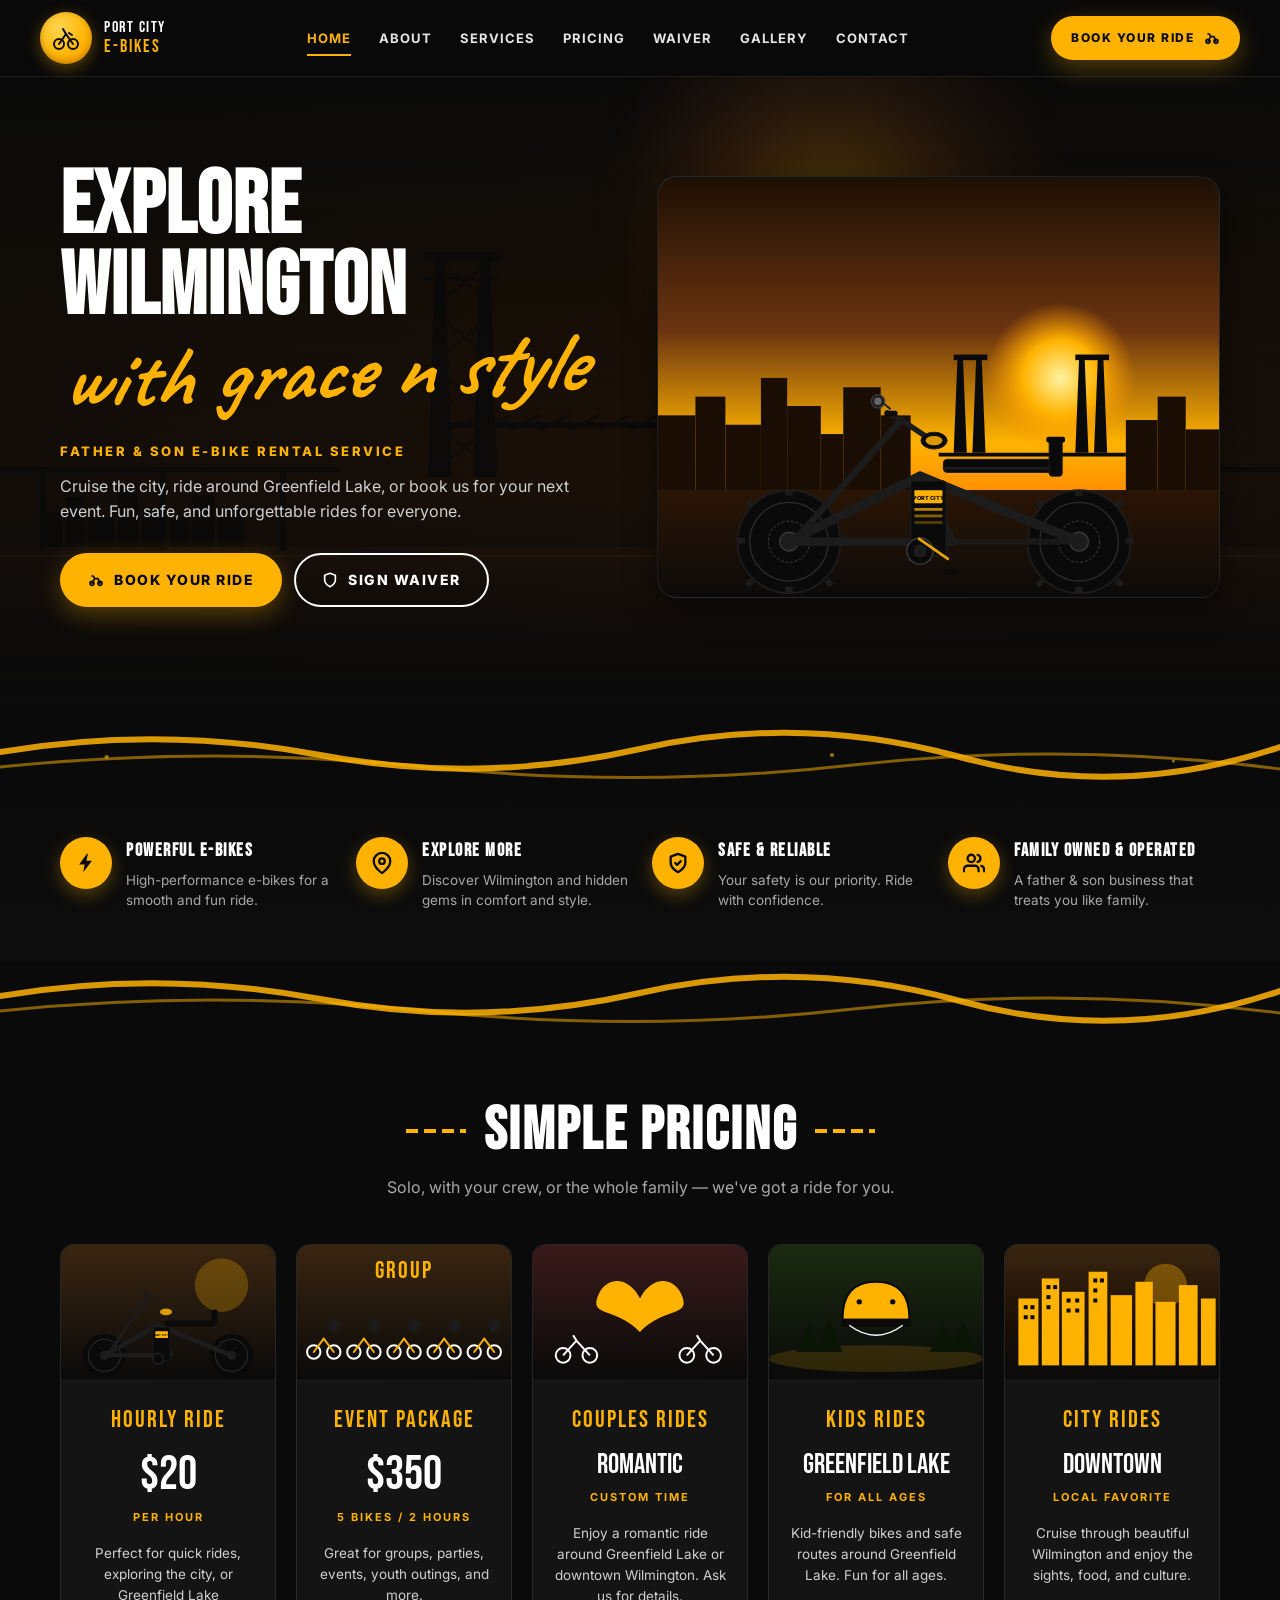
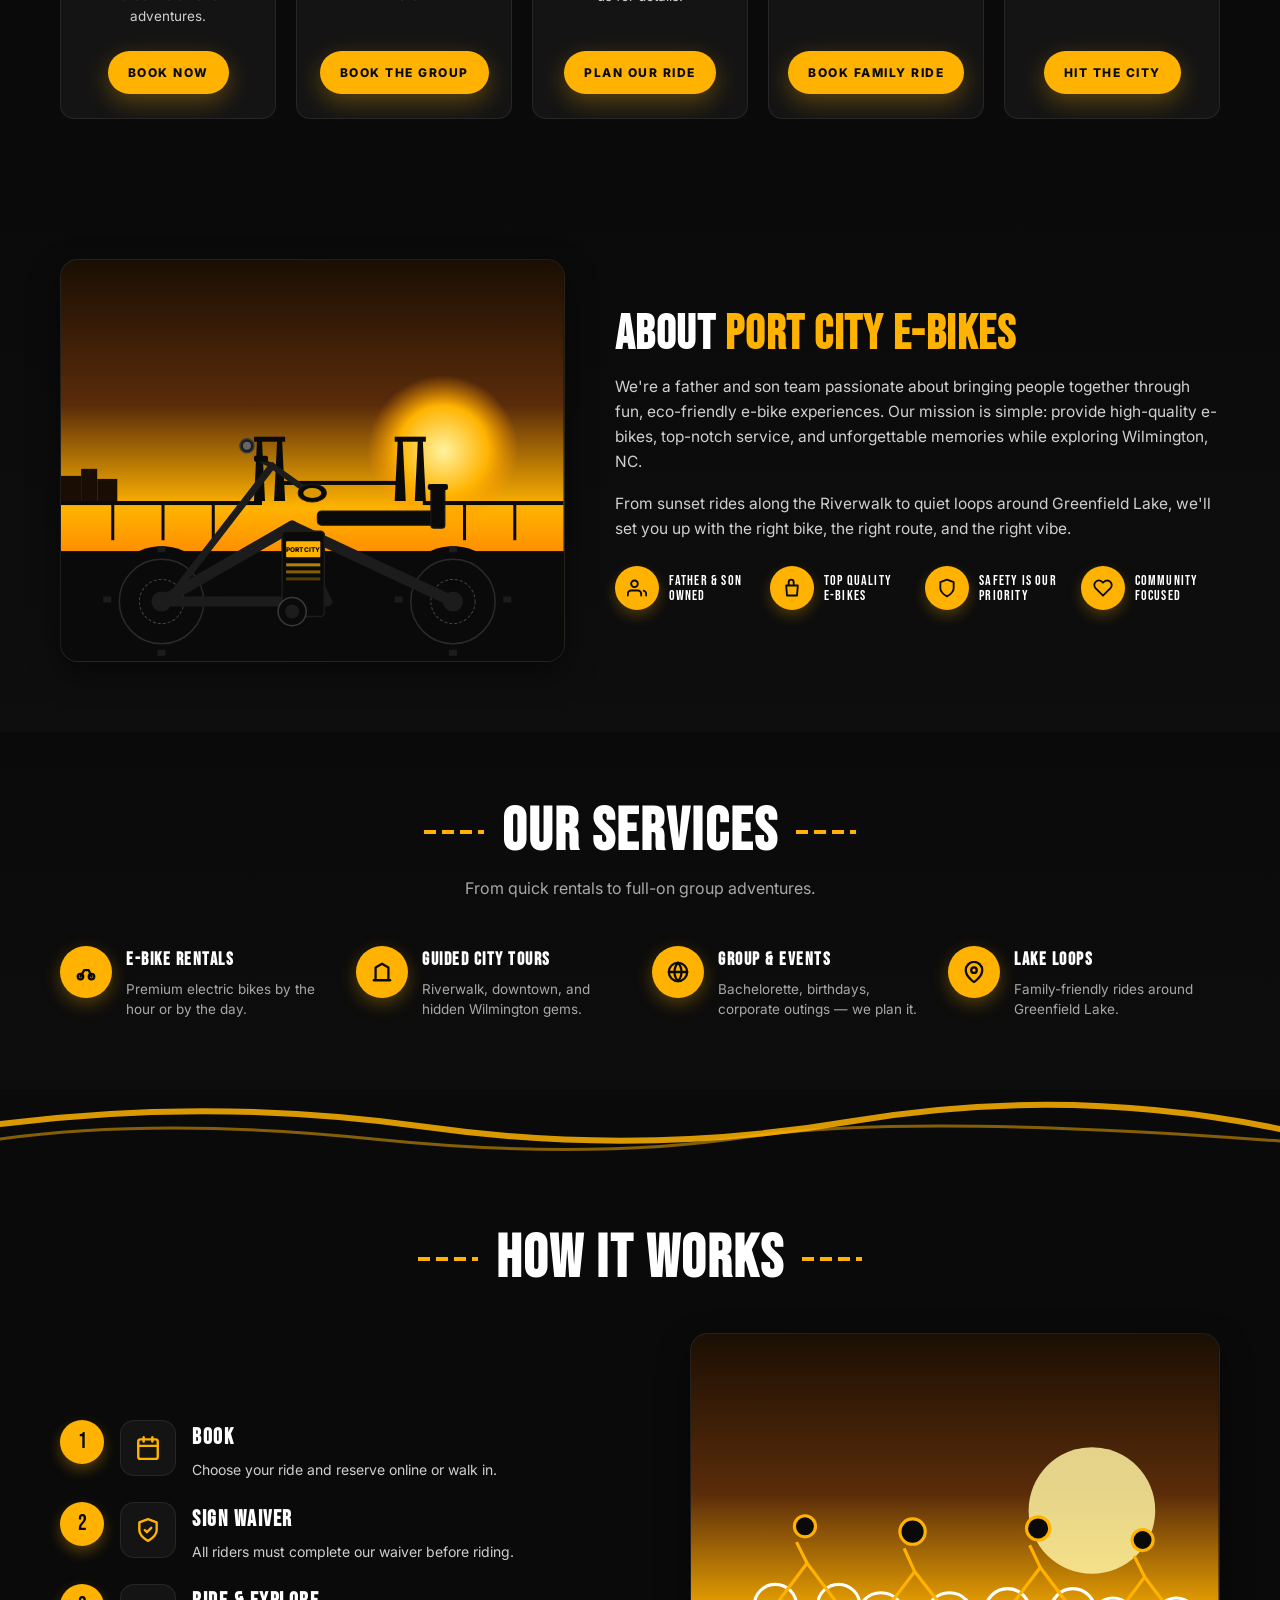
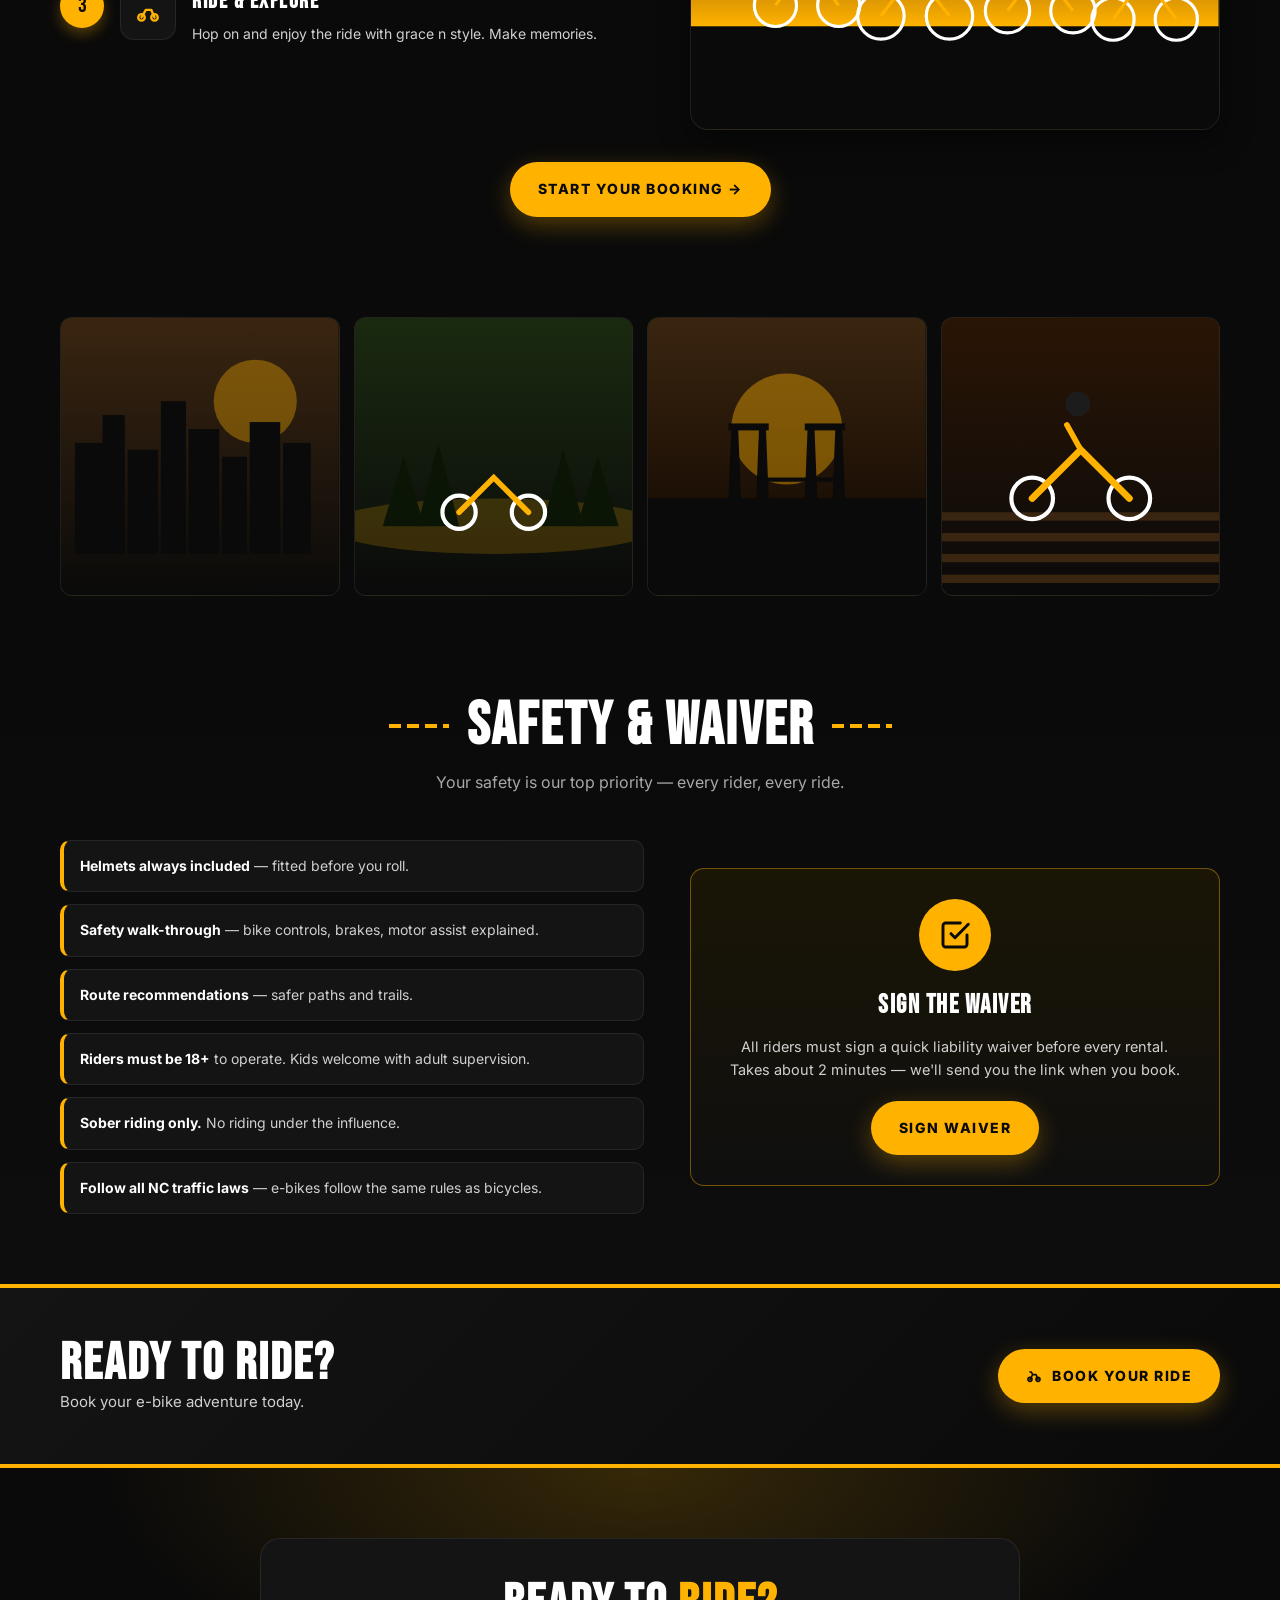
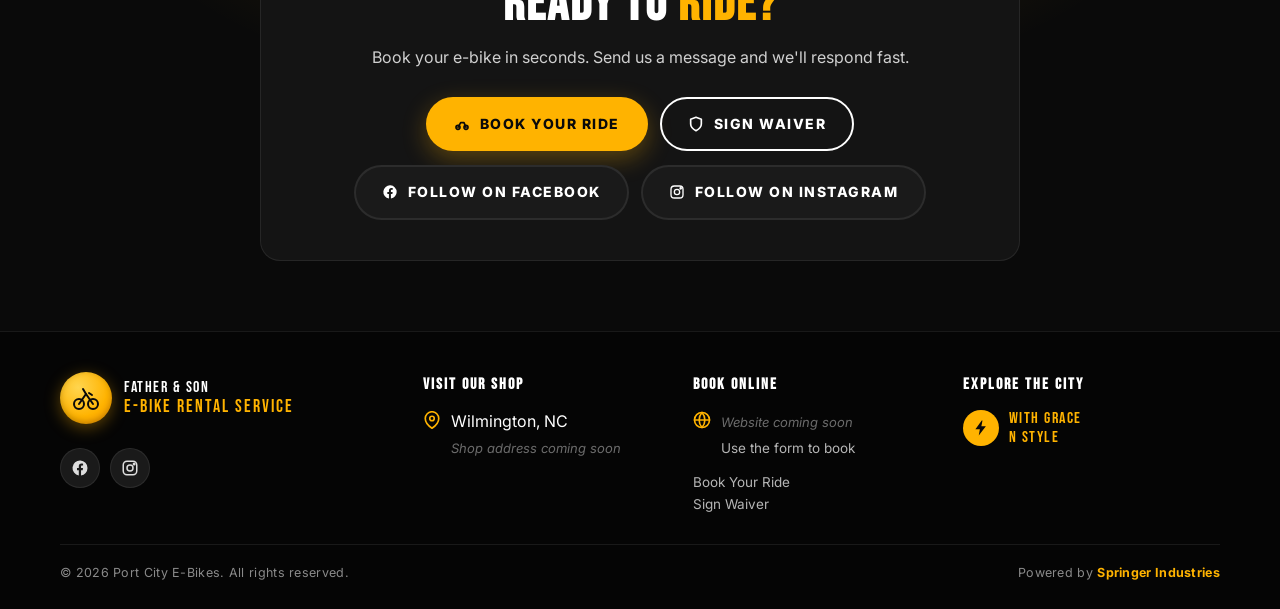
==== commit d56bba85: "Redraw bike illustrations to match real Port City fat-tire cruiser Replace the generic road-bike SVG" ====
--- a/index.html
+++ b/index.html
@@ -1034,7 +1034,10 @@
     </div>
 
     <div class="hero-visual reveal" aria-hidden="true">
-      <!-- Stylized rider scene. Swap for a real photo by replacing this svg.scene with an <img>. -->
+      <!-- Stylized scene drawn to match the actual Port City e-bike:
+           fat-tire vintage cruiser, long flat seat, branded battery, mirror.
+           Replace this whole <div class="hero-visual"> contents with an <img>
+           tag pointing to a real photo of your bike when ready. -->
       <svg class="scene" viewBox="0 0 600 460" xmlns="http://www.w3.org/2000/svg" preserveAspectRatio="xMidYMid slice">
         <defs>
           <linearGradient id="sky" x1="0" x2="0" y1="0" y2="1">
@@ -1054,9 +1057,8 @@
           </radialGradient>
         </defs>
         <rect x="0" y="0" width="600" height="340" fill="url(#sky)"/>
-        <!-- sun -->
         <circle cx="430" cy="220" r="80" fill="url(#sun)"/>
-        <!-- distant skyline silhouette -->
+        <!-- distant skyline -->
         <g fill="#1a0e04">
           <rect x="0" y="260" width="40" height="80"/>
           <rect x="40" y="240" width="32" height="100"/>
@@ -1066,7 +1068,6 @@
           <rect x="174" y="280" width="24" height="60"/>
           <rect x="198" y="230" width="40" height="110"/>
           <rect x="238" y="260" width="32" height="80"/>
-          <rect x="270" y="245" width="28" height="95"/>
           <rect x="500" y="265" width="34" height="75"/>
           <rect x="534" y="240" width="30" height="100"/>
           <rect x="564" y="275" width="36" height="65"/>
@@ -1081,34 +1082,93 @@
           <polygon points="470,200 476,200 480,300 466,300"/>
           <rect x="446" y="195" width="36" height="6"/>
         </g>
-        <g stroke="#0a0a0a" stroke-width="1.5" fill="none">
-          <line x1="335" y1="200" x2="335" y2="300"/>
-          <line x1="465" y1="200" x2="465" y2="300"/>
-        </g>
-        <!-- ground -->
         <rect x="0" y="340" width="600" height="120" fill="url(#ground)"/>
-        <!-- e-bike rider silhouette -->
-        <g transform="translate(140,250)">
-          <!-- wheels -->
-          <circle cx="40" cy="120" r="32" fill="none" stroke="#0a0a0a" stroke-width="6"/>
-          <circle cx="40" cy="120" r="26" fill="none" stroke="#3a3a3a" stroke-width="2"/>
-          <circle cx="220" cy="120" r="32" fill="none" stroke="#0a0a0a" stroke-width="6"/>
-          <circle cx="220" cy="120" r="26" fill="none" stroke="#3a3a3a" stroke-width="2"/>
-          <!-- frame -->
-          <path d="M40 120 L120 60 L220 120" stroke="#ffb300" stroke-width="8" fill="none" stroke-linecap="round"/>
-          <path d="M120 60 L220 120" stroke="#ffb300" stroke-width="8" fill="none" stroke-linecap="round"/>
-          <path d="M120 60 L100 30" stroke="#ffb300" stroke-width="7" fill="none" stroke-linecap="round"/>
-          <!-- battery -->
-          <rect x="90" y="90" width="80" height="18" rx="3" fill="#1c1c1c" stroke="#ffb300" stroke-width="1.5"/>
-          <!-- handlebar -->
-          <path d="M85 20 L110 35 L85 50" stroke="#ffffff" stroke-width="4" fill="none" stroke-linecap="round"/>
-          <!-- seat -->
-          <path d="M195 110 L240 102 L230 118 Z" fill="#ffffff"/>
-          <!-- rider -->
-          <circle cx="155" cy="-10" r="20" fill="#1c1c1c"/>
-          <path d="M155 10 Q150 35 130 50 L120 80 L165 80 L175 60 L195 75 L205 95 L185 105 L155 95 Z" fill="#1c1c1c"/>
-          <!-- helmet stripe -->
-          <path d="M137 -22 Q155 -28 173 -22" stroke="#ffb300" stroke-width="3" fill="none"/>
+
+        <!-- ====== Port City E-Bike (fat-tire cruiser, black) ====== -->
+        <g transform="translate(80,235)">
+          <!-- Fat-tire wheels with chunky tread -->
+          <g>
+            <circle cx="60" cy="160" r="55" fill="#0a0a0a"/>
+            <circle cx="60" cy="160" r="55" fill="none" stroke="#1c1c1c" stroke-width="2"/>
+            <circle cx="60" cy="160" r="42" fill="none" stroke="#2a2a2a" stroke-width="1.5"/>
+            <!-- tread blocks -->
+            <g fill="#1c1c1c">
+              <rect x="56" y="105" width="8" height="6"/>
+              <rect x="100" y="115" width="6" height="8" transform="rotate(45 103 119)"/>
+              <rect x="110" y="156" width="8" height="6"/>
+              <rect x="100" y="200" width="6" height="8" transform="rotate(-45 103 204)"/>
+              <rect x="56" y="208" width="8" height="6"/>
+              <rect x="15" y="200" width="6" height="8" transform="rotate(45 18 204)"/>
+              <rect x="5" y="156" width="8" height="6"/>
+              <rect x="15" y="115" width="6" height="8" transform="rotate(-45 18 119)"/>
+            </g>
+            <!-- hub + brake disc -->
+            <circle cx="60" cy="160" r="10" fill="#1c1c1c" stroke="#3a3a3a" stroke-width="1.5"/>
+            <circle cx="60" cy="160" r="22" fill="none" stroke="#444" stroke-width="1" stroke-dasharray="3 2"/>
+          </g>
+          <g>
+            <circle cx="370" cy="160" r="55" fill="#0a0a0a"/>
+            <circle cx="370" cy="160" r="55" fill="none" stroke="#1c1c1c" stroke-width="2"/>
+            <circle cx="370" cy="160" r="42" fill="none" stroke="#2a2a2a" stroke-width="1.5"/>
+            <g fill="#1c1c1c">
+              <rect x="366" y="105" width="8" height="6"/>
+              <rect x="410" y="115" width="6" height="8" transform="rotate(45 413 119)"/>
+              <rect x="420" y="156" width="8" height="6"/>
+              <rect x="410" y="200" width="6" height="8" transform="rotate(-45 413 204)"/>
+              <rect x="366" y="208" width="8" height="6"/>
+              <rect x="325" y="200" width="6" height="8" transform="rotate(45 328 204)"/>
+              <rect x="315" y="156" width="8" height="6"/>
+              <rect x="325" y="115" width="6" height="8" transform="rotate(-45 328 119)"/>
+            </g>
+            <circle cx="370" cy="160" r="10" fill="#1c1c1c" stroke="#3a3a3a" stroke-width="1.5"/>
+            <circle cx="370" cy="160" r="22" fill="none" stroke="#444" stroke-width="1" stroke-dasharray="3 2"/>
+          </g>
+
+          <!-- Black frame: top tube, down tube, seat stays -->
+          <path d="M60 160 L200 90" stroke="#1c1c1c" stroke-width="10" fill="none" stroke-linecap="round"/>
+          <path d="M200 90 L370 160" stroke="#1c1c1c" stroke-width="10" fill="none" stroke-linecap="round"/>
+          <path d="M200 90 L235 160" stroke="#1c1c1c" stroke-width="8" fill="none" stroke-linecap="round"/>
+          <path d="M60 160 L235 160" stroke="#1c1c1c" stroke-width="9" fill="none" stroke-linecap="round"/>
+          <path d="M235 160 L370 160" stroke="#1c1c1c" stroke-width="6" fill="none" stroke-linecap="round" opacity="0.85"/>
+
+          <!-- Battery pack (vertical, branded) -->
+          <rect x="190" y="95" width="38" height="80" rx="4" fill="#0a0a0a" stroke="#1c1c1c" stroke-width="1.5"/>
+          <rect x="194" y="105" width="30" height="14" fill="#ffb300" rx="1"/>
+          <text x="209" y="115" text-anchor="middle" font-family="Inter, sans-serif" font-size="6" font-weight="800" fill="#0a0a0a">PORT CITY</text>
+          <rect x="194" y="124" width="30" height="3" fill="#ffb300" opacity="0.7"/>
+          <rect x="194" y="131" width="30" height="3" fill="#ffb300" opacity="0.5"/>
+          <rect x="194" y="138" width="30" height="3" fill="#ffb300" opacity="0.3"/>
+
+          <!-- Long flat seat with backrest -->
+          <rect x="225" y="72" width="120" height="14" rx="4" fill="#0a0a0a" stroke="#1c1c1c" stroke-width="1"/>
+          <rect x="225" y="80" width="120" height="3" fill="#1c1c1c"/>
+          <!-- backrest -->
+          <rect x="338" y="50" width="14" height="40" rx="3" fill="#0a0a0a" stroke="#1c1c1c" stroke-width="1"/>
+          <rect x="335" y="48" width="20" height="6" rx="2" fill="#0a0a0a"/>
+
+          <!-- Handlebar with mirror -->
+          <path d="M180 30 L210 50" stroke="#1c1c1c" stroke-width="6" fill="none" stroke-linecap="round"/>
+          <path d="M180 30 L170 25 L165 22" stroke="#1c1c1c" stroke-width="5" fill="none" stroke-linecap="round"/>
+          <!-- grips -->
+          <rect x="162" y="20" width="14" height="6" rx="2" fill="#0a0a0a"/>
+          <!-- mirror -->
+          <circle cx="155" cy="10" r="7" fill="#1c1c1c" stroke="#3a3a3a" stroke-width="1.5"/>
+          <circle cx="155" cy="10" r="4" fill="#666"/>
+          <path d="M162 13 L168 18" stroke="#1c1c1c" stroke-width="2" stroke-linecap="round"/>
+
+          <!-- Headlight cluster -->
+          <ellipse cx="215" cy="52" rx="14" ry="9" fill="#0a0a0a" stroke="#1c1c1c" stroke-width="1"/>
+          <ellipse cx="215" cy="52" rx="9" ry="5" fill="#ffb300" opacity="0.85"/>
+
+          <!-- Chainring + crank -->
+          <circle cx="200" cy="170" r="14" fill="#0a0a0a" stroke="#3a3a3a" stroke-width="1.5"/>
+          <circle cx="200" cy="170" r="7" fill="#1c1c1c"/>
+          <rect x="194" y="166" width="40" height="3" rx="1" fill="#ffb300" opacity="0.9" transform="rotate(35 214 168)"/>
+          <!-- pedal -->
+          <rect x="225" y="190" width="16" height="5" rx="1" fill="#0a0a0a"/>
+
+          <!-- Front fork -->
+          <path d="M180 30 L72 152" stroke="#1c1c1c" stroke-width="7" fill="none" stroke-linecap="round"/>
         </g>
       </svg>
     </div>
@@ -1204,16 +1264,35 @@
             </defs>
             <rect width="320" height="200" fill="url(#pc1)"/>
             <circle cx="240" cy="60" r="40" fill="rgba(255,179,0,0.25)"/>
-            <!-- single e-bike -->
-            <g transform="translate(40,80)">
-              <circle cx="40" cy="80" r="28" fill="none" stroke="#fff" stroke-width="4"/>
-              <circle cx="180" cy="80" r="28" fill="none" stroke="#fff" stroke-width="4"/>
-              <path d="M40 80 L110 30 L180 80" stroke="#ffb300" stroke-width="7" fill="none" stroke-linecap="round"/>
-              <path d="M110 30 L180 80" stroke="#ffb300" stroke-width="7" fill="none" stroke-linecap="round"/>
-              <path d="M110 30 L95 5" stroke="#ffb300" stroke-width="6" fill="none" stroke-linecap="round"/>
-              <rect x="85" y="55" width="70" height="14" rx="3" fill="#1c1c1c" stroke="#ffb300" stroke-width="1.5"/>
-              <path d="M80 0 L100 12 L80 24" stroke="#fff" stroke-width="3" fill="none" stroke-linecap="round"/>
-              <path d="M165 70 L195 65 L188 78 Z" fill="#fff"/>
+            <!-- Port City fat-tire cruiser, compact -->
+            <g transform="translate(25,75)">
+              <circle cx="40" cy="90" r="32" fill="#0a0a0a"/>
+              <circle cx="40" cy="90" r="24" fill="none" stroke="#2a2a2a" stroke-width="1.5"/>
+              <circle cx="40" cy="90" r="7" fill="#1c1c1c"/>
+              <circle cx="230" cy="90" r="32" fill="#0a0a0a"/>
+              <circle cx="230" cy="90" r="24" fill="none" stroke="#2a2a2a" stroke-width="1.5"/>
+              <circle cx="230" cy="90" r="7" fill="#1c1c1c"/>
+              <!-- frame -->
+              <path d="M40 90 L120 45" stroke="#1c1c1c" stroke-width="7" fill="none" stroke-linecap="round"/>
+              <path d="M120 45 L230 90" stroke="#1c1c1c" stroke-width="7" fill="none" stroke-linecap="round"/>
+              <path d="M120 45 L140 90" stroke="#1c1c1c" stroke-width="6" fill="none" stroke-linecap="round"/>
+              <path d="M40 90 L140 90" stroke="#1c1c1c" stroke-width="6" fill="none" stroke-linecap="round"/>
+              <!-- battery branded -->
+              <rect x="113" y="48" width="25" height="50" rx="3" fill="#0a0a0a" stroke="#1c1c1c" stroke-width="1"/>
+              <rect x="116" y="54" width="19" height="10" fill="#ffb300" rx="1"/>
+              <text x="125" y="61" text-anchor="middle" font-family="Inter, sans-serif" font-size="4" font-weight="800" fill="#0a0a0a">PORT CITY</text>
+              <!-- seat -->
+              <rect x="130" y="38" width="75" height="9" rx="3" fill="#0a0a0a"/>
+              <rect x="200" y="22" width="9" height="22" rx="2" fill="#0a0a0a"/>
+              <!-- handlebar -->
+              <path d="M108 -2 L130 22" stroke="#1c1c1c" stroke-width="4" fill="none" stroke-linecap="round"/>
+              <ellipse cx="132" cy="25" rx="9" ry="5" fill="#ffb300" opacity="0.85"/>
+              <!-- mirror -->
+              <circle cx="100" cy="-5" r="4" fill="#1c1c1c"/>
+              <!-- chainring -->
+              <circle cx="120" cy="95" r="8" fill="#0a0a0a" stroke="#3a3a3a" stroke-width="1"/>
+              <!-- front fork -->
+              <path d="M108 -2 L50 82" stroke="#1c1c1c" stroke-width="5" fill="none" stroke-linecap="round"/>
             </g>
           </svg>
         </div>
@@ -1461,25 +1540,60 @@
         </g>
         <!-- ground -->
         <rect x="0" y="290" width="500" height="110" fill="#0a0a0a"/>
-        <!-- big e-bike in foreground -->
-        <g transform="translate(70,180)">
-          <circle cx="60" cy="160" r="48" fill="none" stroke="#fff" stroke-width="7"/>
-          <circle cx="60" cy="160" r="38" fill="none" stroke="#3a3a3a" stroke-width="2"/>
-          <circle cx="280" cy="160" r="48" fill="none" stroke="#fff" stroke-width="7"/>
-          <circle cx="280" cy="160" r="38" fill="none" stroke="#3a3a3a" stroke-width="2"/>
-          <!-- frame -->
-          <path d="M60 160 L160 80 L280 160" stroke="#ffb300" stroke-width="11" fill="none" stroke-linecap="round"/>
-          <path d="M160 80 L280 160" stroke="#ffb300" stroke-width="11" fill="none" stroke-linecap="round"/>
-          <path d="M160 80 L135 35" stroke="#ffb300" stroke-width="9" fill="none" stroke-linecap="round"/>
-          <!-- battery -->
-          <rect x="115" y="118" width="100" height="20" rx="3" fill="#1c1c1c" stroke="#ffb300" stroke-width="2"/>
-          <rect x="120" y="123" width="20" height="10" fill="#ffb300"/>
-          <rect x="145" y="123" width="20" height="10" fill="#ffb300"/>
-          <rect x="170" y="123" width="20" height="10" fill="#ffb300"/>
+        <!-- Port City fat-tire cruiser in foreground -->
+        <g transform="translate(50,170)">
+          <!-- fat tires -->
+          <circle cx="50" cy="170" r="55" fill="#0a0a0a"/>
+          <circle cx="50" cy="170" r="42" fill="none" stroke="#2a2a2a" stroke-width="1.5"/>
+          <circle cx="50" cy="170" r="10" fill="#1c1c1c"/>
+          <circle cx="50" cy="170" r="22" fill="none" stroke="#444" stroke-width="1" stroke-dasharray="3 2"/>
+          <g fill="#1c1c1c">
+            <rect x="46" y="115" width="8" height="6"/>
+            <rect x="100" y="165" width="8" height="6"/>
+            <rect x="46" y="218" width="8" height="6"/>
+            <rect x="-8" y="165" width="8" height="6"/>
+          </g>
+          <circle cx="340" cy="170" r="55" fill="#0a0a0a"/>
+          <circle cx="340" cy="170" r="42" fill="none" stroke="#2a2a2a" stroke-width="1.5"/>
+          <circle cx="340" cy="170" r="10" fill="#1c1c1c"/>
+          <circle cx="340" cy="170" r="22" fill="none" stroke="#444" stroke-width="1" stroke-dasharray="3 2"/>
+          <g fill="#1c1c1c">
+            <rect x="336" y="115" width="8" height="6"/>
+            <rect x="390" y="165" width="8" height="6"/>
+            <rect x="336" y="218" width="8" height="6"/>
+            <rect x="282" y="165" width="8" height="6"/>
+          </g>
+          <!-- black frame -->
+          <path d="M50 170 L180 95" stroke="#1c1c1c" stroke-width="11" fill="none" stroke-linecap="round"/>
+          <path d="M180 95 L340 170" stroke="#1c1c1c" stroke-width="11" fill="none" stroke-linecap="round"/>
+          <path d="M180 95 L215 170" stroke="#1c1c1c" stroke-width="9" fill="none" stroke-linecap="round"/>
+          <path d="M50 170 L215 170" stroke="#1c1c1c" stroke-width="10" fill="none" stroke-linecap="round"/>
+          <!-- branded battery -->
+          <rect x="170" y="100" width="42" height="85" rx="4" fill="#0a0a0a" stroke="#1c1c1c" stroke-width="1.5"/>
+          <rect x="174" y="110" width="34" height="16" fill="#ffb300" rx="1"/>
+          <text x="191" y="121" text-anchor="middle" font-family="Inter, sans-serif" font-size="6.5" font-weight="800" fill="#0a0a0a">PORT CITY</text>
+          <rect x="174" y="132" width="34" height="3" fill="#ffb300" opacity="0.7"/>
+          <rect x="174" y="139" width="34" height="3" fill="#ffb300" opacity="0.5"/>
+          <rect x="174" y="146" width="34" height="3" fill="#ffb300" opacity="0.3"/>
+          <!-- long flat seat with backrest -->
+          <rect x="205" y="80" width="120" height="14" rx="4" fill="#0a0a0a" stroke="#1c1c1c" stroke-width="1"/>
+          <rect x="318" y="55" width="14" height="42" rx="3" fill="#0a0a0a" stroke="#1c1c1c" stroke-width="1"/>
+          <rect x="315" y="53" width="20" height="6" rx="2" fill="#0a0a0a"/>
           <!-- handlebar -->
-          <path d="M115 25 L140 40 L115 55" stroke="#fff" stroke-width="5" fill="none" stroke-linecap="round"/>
-          <!-- seat -->
-          <path d="M250 145 L300 138 L290 158 Z" fill="#fff"/>
+          <path d="M160 35 L195 60" stroke="#1c1c1c" stroke-width="6" fill="none" stroke-linecap="round"/>
+          <path d="M160 35 L150 30 L145 27" stroke="#1c1c1c" stroke-width="5" fill="none" stroke-linecap="round"/>
+          <rect x="142" y="25" width="14" height="6" rx="2" fill="#0a0a0a"/>
+          <!-- mirror -->
+          <circle cx="135" cy="15" r="7" fill="#1c1c1c" stroke="#3a3a3a" stroke-width="1.5"/>
+          <circle cx="135" cy="15" r="4" fill="#666"/>
+          <!-- headlight -->
+          <ellipse cx="200" cy="62" rx="14" ry="9" fill="#0a0a0a" stroke="#1c1c1c" stroke-width="1"/>
+          <ellipse cx="200" cy="62" rx="9" ry="5" fill="#ffb300" opacity="0.85"/>
+          <!-- chainring -->
+          <circle cx="180" cy="180" r="14" fill="#0a0a0a" stroke="#3a3a3a" stroke-width="1.5"/>
+          <circle cx="180" cy="180" r="7" fill="#1c1c1c"/>
+          <!-- front fork -->
+          <path d="M160 35 L62 162" stroke="#1c1c1c" stroke-width="7" fill="none" stroke-linecap="round"/>
         </g>
       </svg>
     </div>
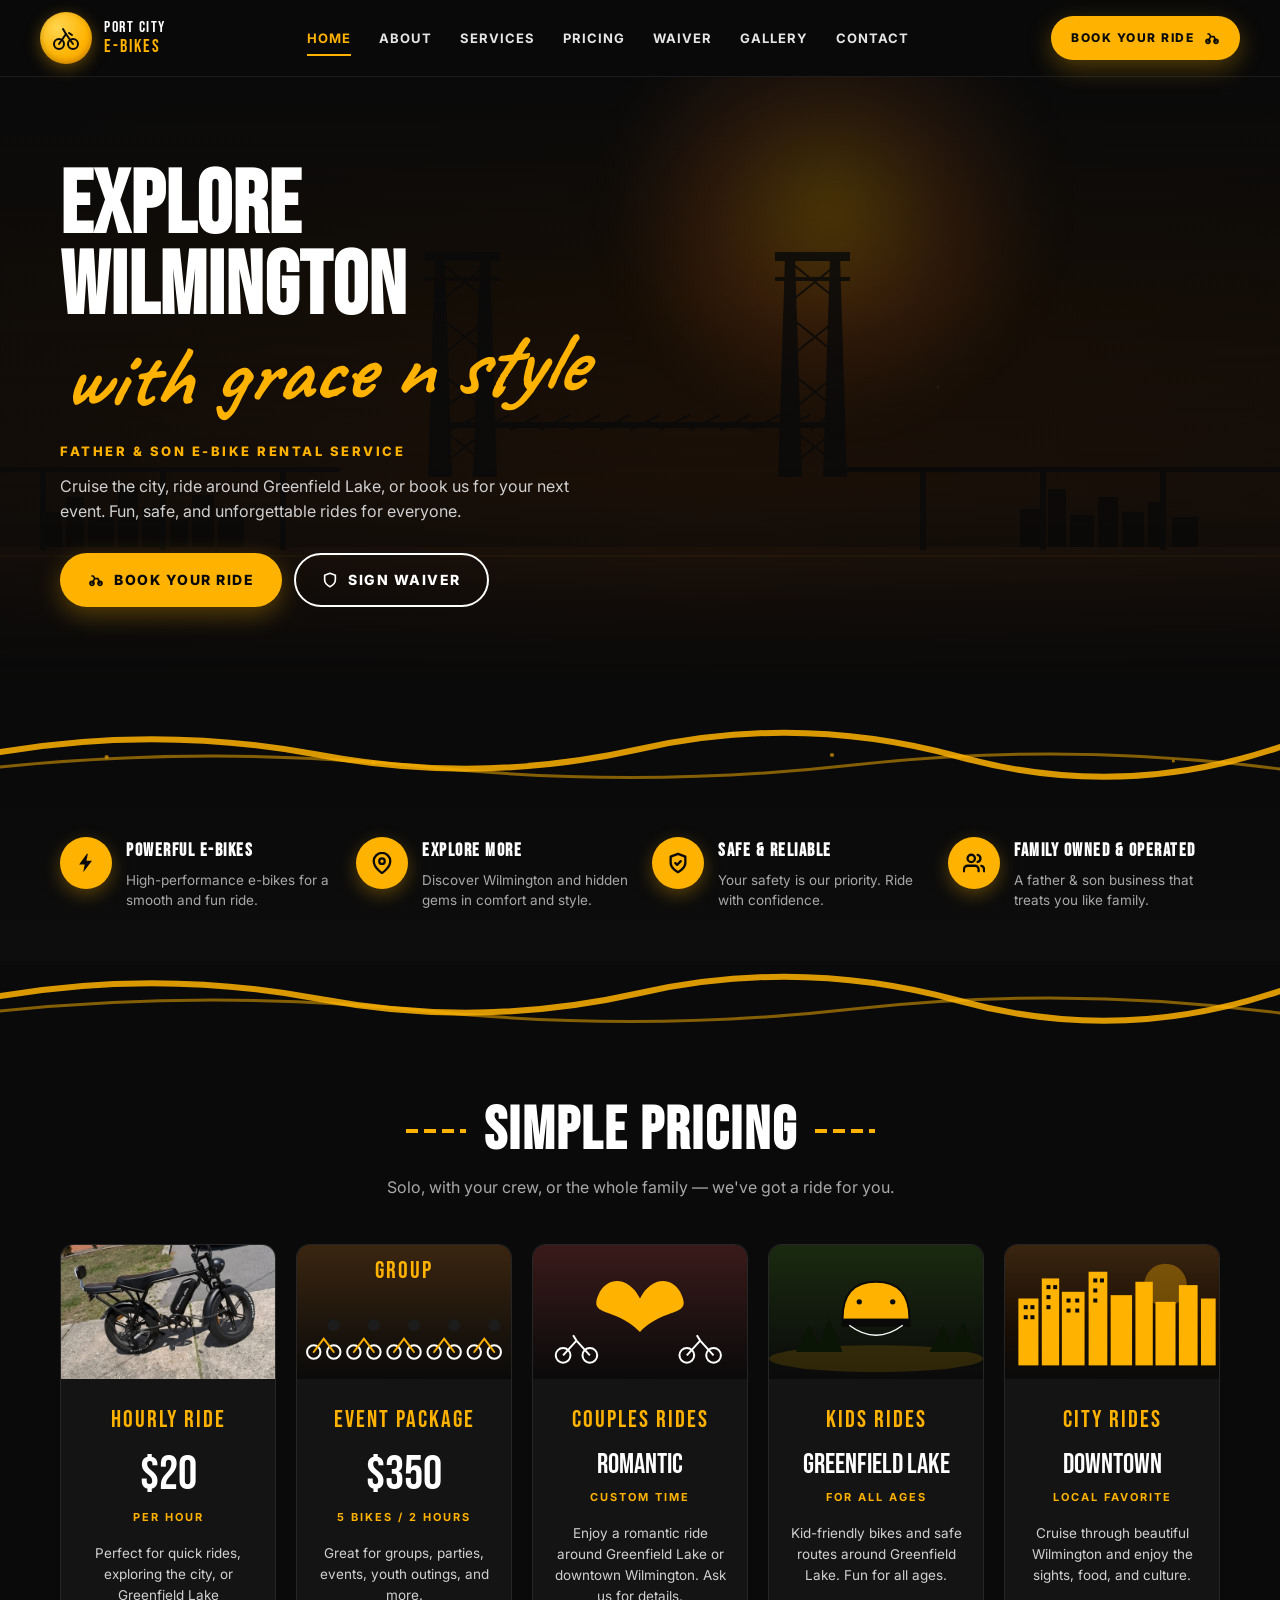
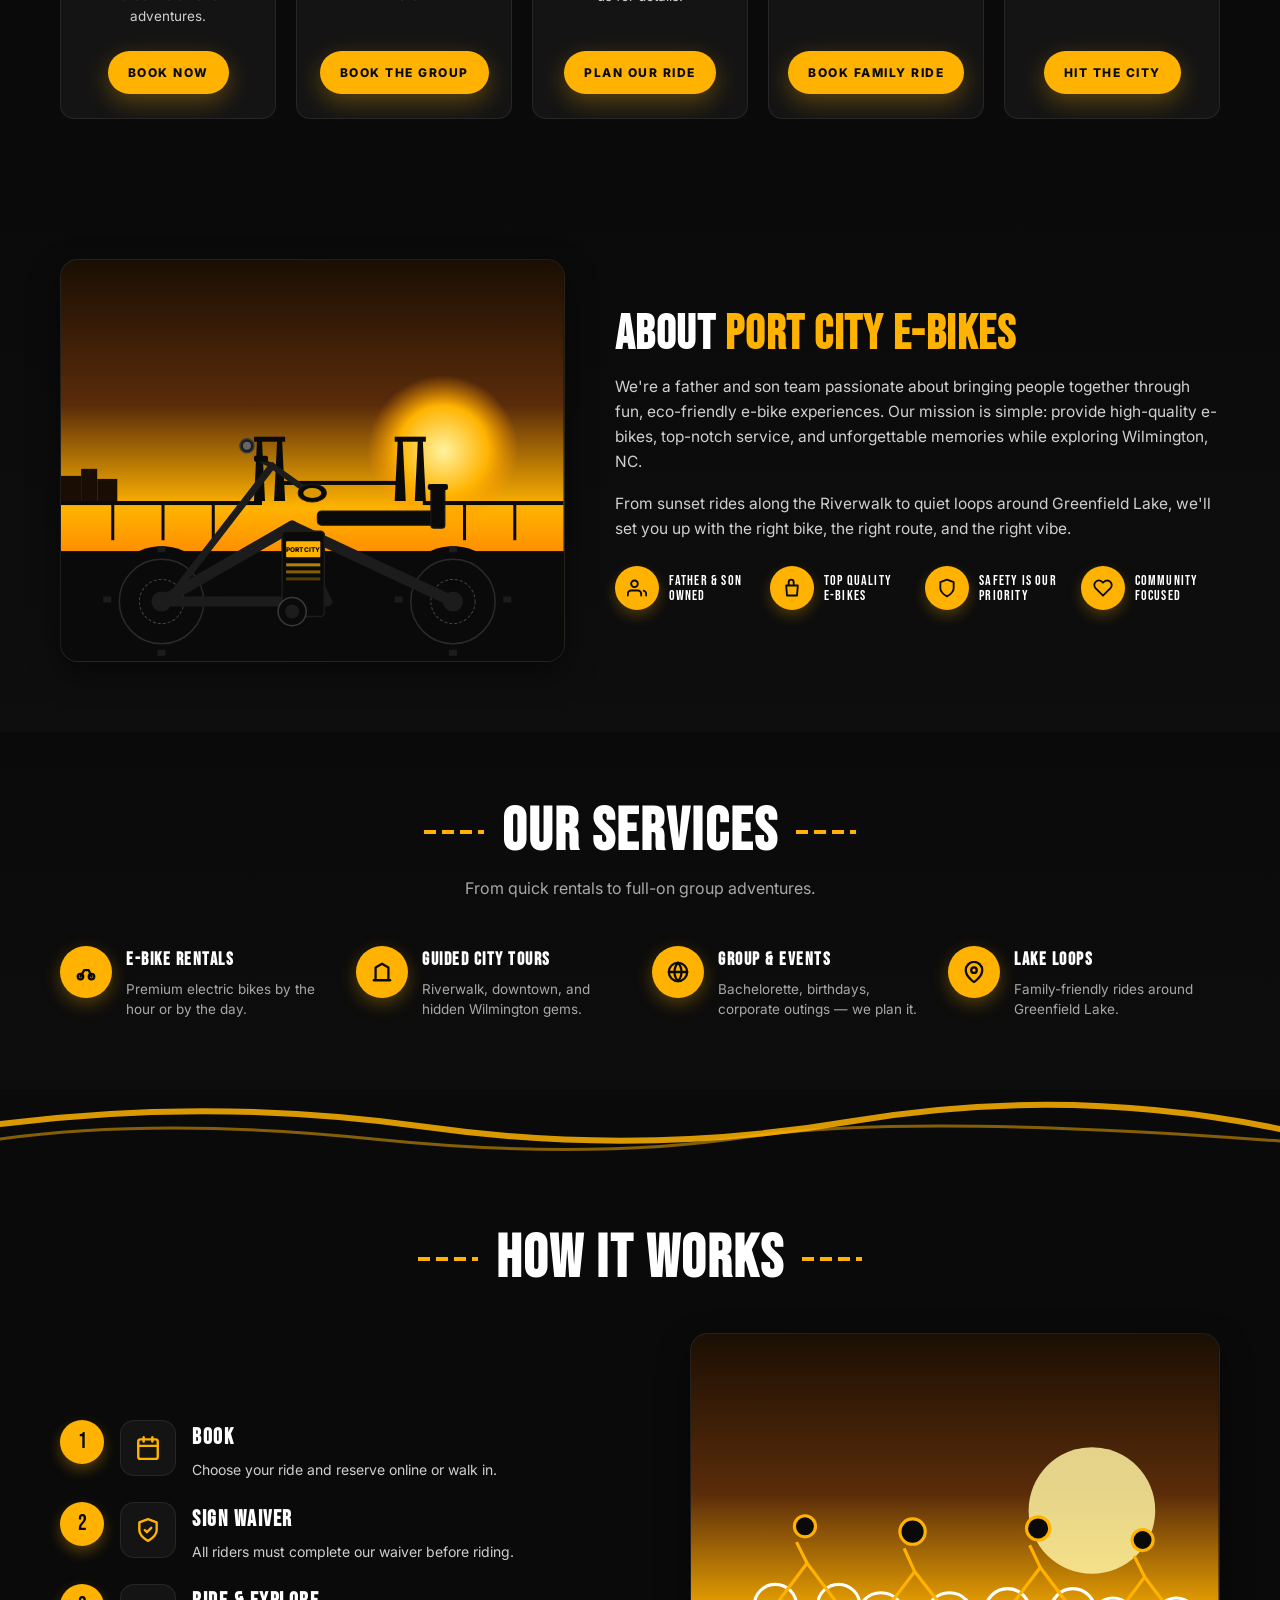
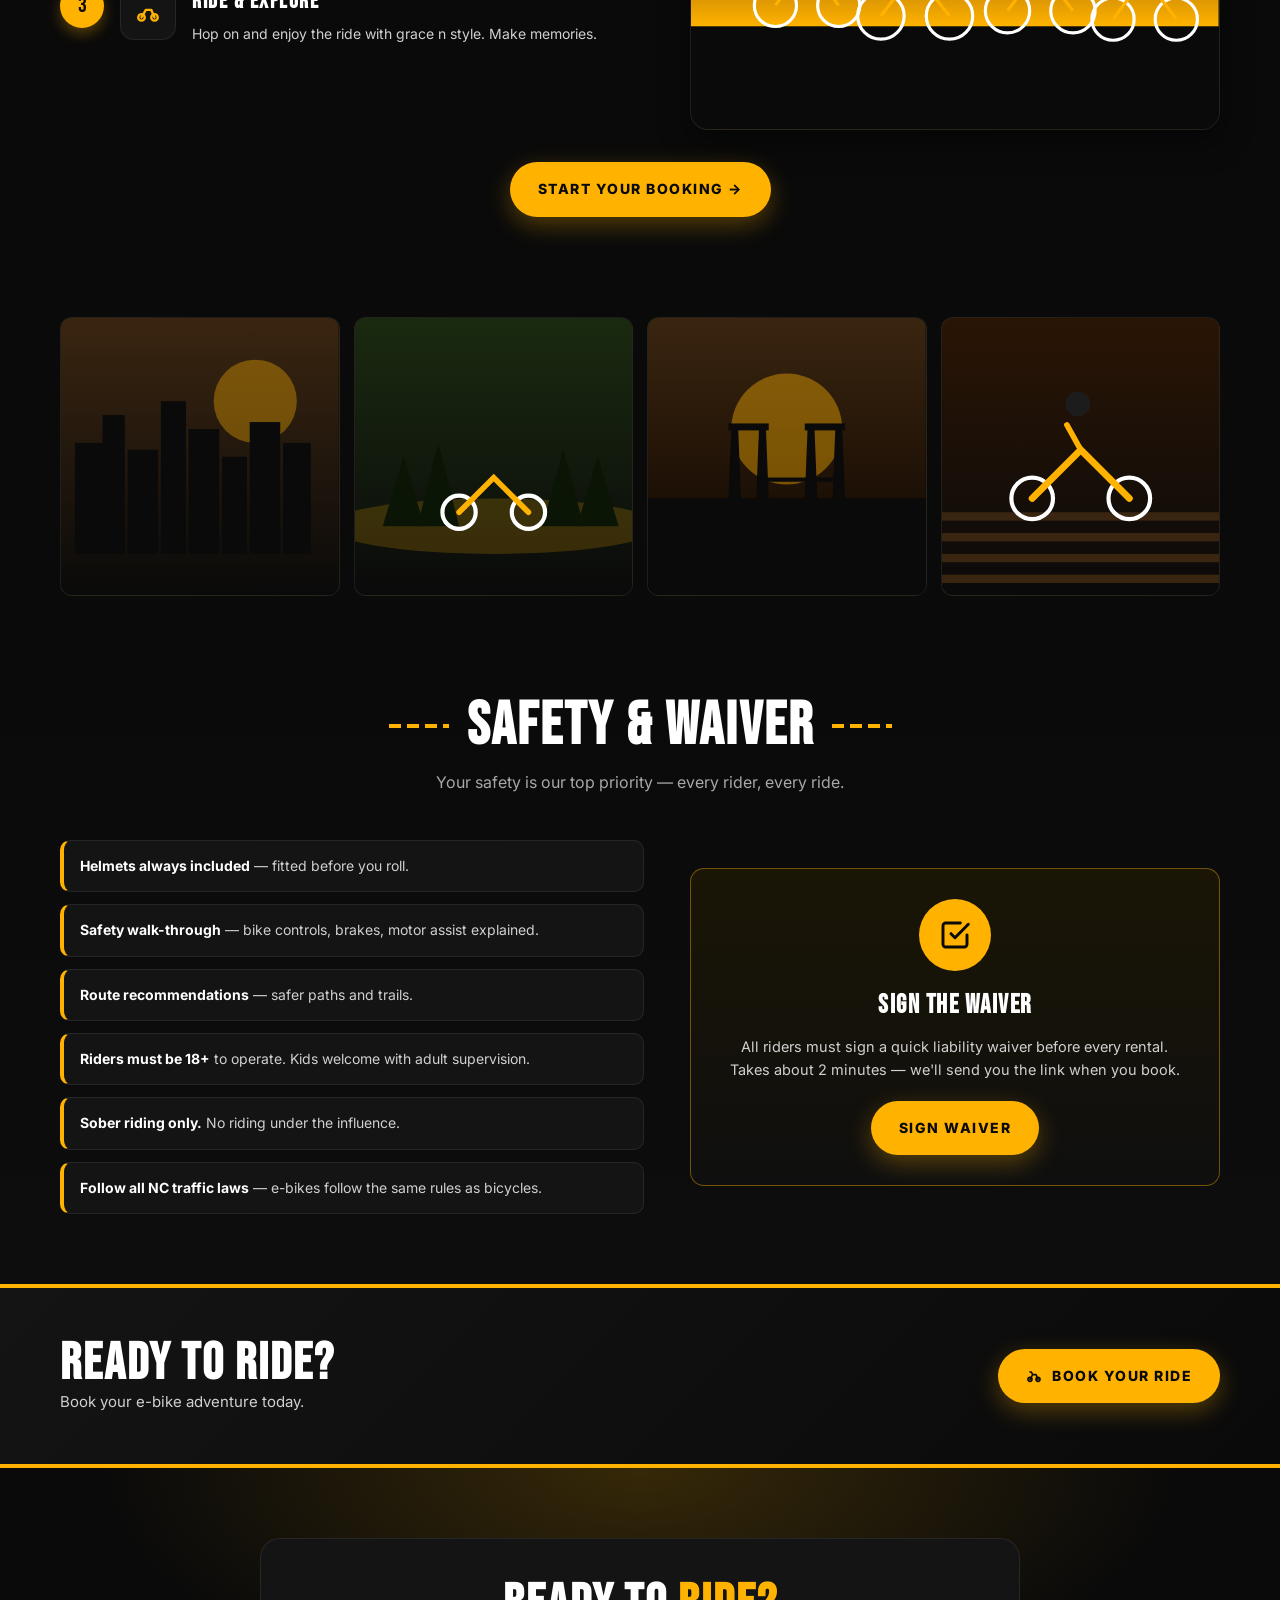
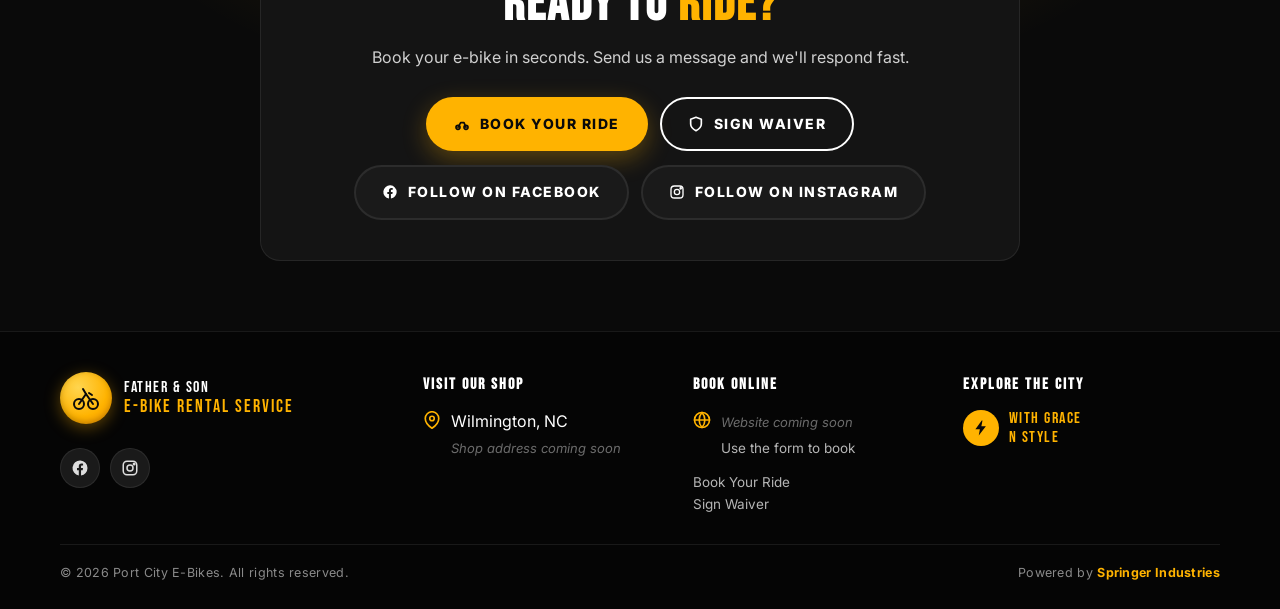
==== commit 2826c5ea: "Wire real Port City e-bike photo into hero and pricing card Replace the SVG bike illustration in the" ====
--- a/index.html
+++ b/index.html
@@ -302,16 +302,36 @@
 
   .hero-visual {
     position: relative;
-    aspect-ratio: 4/3;
+    aspect-ratio: 4/5;
+    max-width: 420px;
+    margin: 0 auto;
     border-radius: 20px;
     overflow: hidden;
     box-shadow: var(--shadow);
     background: linear-gradient(135deg, #1a1a1a, #0a0a0a);
     border: 1px solid var(--line);
   }
-  .hero-visual svg.scene {
+  .hero-visual svg.scene { position: absolute; inset: 0; width: 100%; height: 100%; }
+  .hero-visual img.photo {
     position: absolute; inset: 0;
     width: 100%; height: 100%;
+    object-fit: cover;
+    object-position: center;
+  }
+  .hero-visual .photo-tag {
+    position: absolute;
+    top: 14px; left: 14px;
+    background: var(--yellow);
+    color: var(--black);
+    font-family: 'Bebas Neue', sans-serif;
+    font-size: 13px;
+    letter-spacing: 1.5px;
+    padding: 6px 12px;
+    border-radius: 999px;
+    box-shadow: 0 4px 12px rgba(0,0,0,0.4);
+  }
+  @media (min-width: 980px) {
+    .hero-visual { max-width: none; aspect-ratio: 4/5; }
   }
 
   @media (min-width: 980px) {
@@ -1033,145 +1053,11 @@
       </div>
     </div>
 
-    <div class="hero-visual reveal" aria-hidden="true">
-      <!-- Stylized scene drawn to match the actual Port City e-bike:
-           fat-tire vintage cruiser, long flat seat, branded battery, mirror.
-           Replace this whole <div class="hero-visual"> contents with an <img>
-           tag pointing to a real photo of your bike when ready. -->
-      <svg class="scene" viewBox="0 0 600 460" xmlns="http://www.w3.org/2000/svg" preserveAspectRatio="xMidYMid slice">
-        <defs>
-          <linearGradient id="sky" x1="0" x2="0" y1="0" y2="1">
-            <stop offset="0" stop-color="#1a0e04"/>
-            <stop offset="0.5" stop-color="#6b3410"/>
-            <stop offset="0.85" stop-color="#ffb300"/>
-            <stop offset="1" stop-color="#ff9000"/>
-          </linearGradient>
-          <linearGradient id="ground" x1="0" x2="0" y1="0" y2="1">
-            <stop offset="0" stop-color="#2a1505"/>
-            <stop offset="1" stop-color="#0a0a0a"/>
-          </linearGradient>
-          <radialGradient id="sun" cx="0.5" cy="0.5" r="0.5">
-            <stop offset="0" stop-color="#fff3a0"/>
-            <stop offset="0.5" stop-color="#ffb300"/>
-            <stop offset="1" stop-color="rgba(255,150,0,0)"/>
-          </radialGradient>
-        </defs>
-        <rect x="0" y="0" width="600" height="340" fill="url(#sky)"/>
-        <circle cx="430" cy="220" r="80" fill="url(#sun)"/>
-        <!-- distant skyline -->
-        <g fill="#1a0e04">
-          <rect x="0" y="260" width="40" height="80"/>
-          <rect x="40" y="240" width="32" height="100"/>
-          <rect x="72" y="270" width="38" height="70"/>
-          <rect x="110" y="220" width="28" height="120"/>
-          <rect x="138" y="250" width="36" height="90"/>
-          <rect x="174" y="280" width="24" height="60"/>
-          <rect x="198" y="230" width="40" height="110"/>
-          <rect x="238" y="260" width="32" height="80"/>
-          <rect x="500" y="265" width="34" height="75"/>
-          <rect x="534" y="240" width="30" height="100"/>
-          <rect x="564" y="275" width="36" height="65"/>
-        </g>
-        <!-- bridge -->
-        <g fill="#0a0a0a">
-          <rect x="300" y="300" width="200" height="4"/>
-          <polygon points="320,200 326,200 330,300 316,300"/>
-          <polygon points="340,200 346,200 350,300 336,300"/>
-          <rect x="316" y="195" width="36" height="6"/>
-          <polygon points="450,200 456,200 460,300 446,300"/>
-          <polygon points="470,200 476,200 480,300 466,300"/>
-          <rect x="446" y="195" width="36" height="6"/>
-        </g>
-        <rect x="0" y="340" width="600" height="120" fill="url(#ground)"/>
-
-        <!-- ====== Port City E-Bike (fat-tire cruiser, black) ====== -->
-        <g transform="translate(80,235)">
-          <!-- Fat-tire wheels with chunky tread -->
-          <g>
-            <circle cx="60" cy="160" r="55" fill="#0a0a0a"/>
-            <circle cx="60" cy="160" r="55" fill="none" stroke="#1c1c1c" stroke-width="2"/>
-            <circle cx="60" cy="160" r="42" fill="none" stroke="#2a2a2a" stroke-width="1.5"/>
-            <!-- tread blocks -->
-            <g fill="#1c1c1c">
-              <rect x="56" y="105" width="8" height="6"/>
-              <rect x="100" y="115" width="6" height="8" transform="rotate(45 103 119)"/>
-              <rect x="110" y="156" width="8" height="6"/>
-              <rect x="100" y="200" width="6" height="8" transform="rotate(-45 103 204)"/>
-              <rect x="56" y="208" width="8" height="6"/>
-              <rect x="15" y="200" width="6" height="8" transform="rotate(45 18 204)"/>
-              <rect x="5" y="156" width="8" height="6"/>
-              <rect x="15" y="115" width="6" height="8" transform="rotate(-45 18 119)"/>
-            </g>
-            <!-- hub + brake disc -->
-            <circle cx="60" cy="160" r="10" fill="#1c1c1c" stroke="#3a3a3a" stroke-width="1.5"/>
-            <circle cx="60" cy="160" r="22" fill="none" stroke="#444" stroke-width="1" stroke-dasharray="3 2"/>
-          </g>
-          <g>
-            <circle cx="370" cy="160" r="55" fill="#0a0a0a"/>
-            <circle cx="370" cy="160" r="55" fill="none" stroke="#1c1c1c" stroke-width="2"/>
-            <circle cx="370" cy="160" r="42" fill="none" stroke="#2a2a2a" stroke-width="1.5"/>
-            <g fill="#1c1c1c">
-              <rect x="366" y="105" width="8" height="6"/>
-              <rect x="410" y="115" width="6" height="8" transform="rotate(45 413 119)"/>
-              <rect x="420" y="156" width="8" height="6"/>
-              <rect x="410" y="200" width="6" height="8" transform="rotate(-45 413 204)"/>
-              <rect x="366" y="208" width="8" height="6"/>
-              <rect x="325" y="200" width="6" height="8" transform="rotate(45 328 204)"/>
-              <rect x="315" y="156" width="8" height="6"/>
-              <rect x="325" y="115" width="6" height="8" transform="rotate(-45 328 119)"/>
-            </g>
-            <circle cx="370" cy="160" r="10" fill="#1c1c1c" stroke="#3a3a3a" stroke-width="1.5"/>
-            <circle cx="370" cy="160" r="22" fill="none" stroke="#444" stroke-width="1" stroke-dasharray="3 2"/>
-          </g>
-
-          <!-- Black frame: top tube, down tube, seat stays -->
-          <path d="M60 160 L200 90" stroke="#1c1c1c" stroke-width="10" fill="none" stroke-linecap="round"/>
-          <path d="M200 90 L370 160" stroke="#1c1c1c" stroke-width="10" fill="none" stroke-linecap="round"/>
-          <path d="M200 90 L235 160" stroke="#1c1c1c" stroke-width="8" fill="none" stroke-linecap="round"/>
-          <path d="M60 160 L235 160" stroke="#1c1c1c" stroke-width="9" fill="none" stroke-linecap="round"/>
-          <path d="M235 160 L370 160" stroke="#1c1c1c" stroke-width="6" fill="none" stroke-linecap="round" opacity="0.85"/>
-
-          <!-- Battery pack (vertical, branded) -->
-          <rect x="190" y="95" width="38" height="80" rx="4" fill="#0a0a0a" stroke="#1c1c1c" stroke-width="1.5"/>
-          <rect x="194" y="105" width="30" height="14" fill="#ffb300" rx="1"/>
-          <text x="209" y="115" text-anchor="middle" font-family="Inter, sans-serif" font-size="6" font-weight="800" fill="#0a0a0a">PORT CITY</text>
-          <rect x="194" y="124" width="30" height="3" fill="#ffb300" opacity="0.7"/>
-          <rect x="194" y="131" width="30" height="3" fill="#ffb300" opacity="0.5"/>
-          <rect x="194" y="138" width="30" height="3" fill="#ffb300" opacity="0.3"/>
-
-          <!-- Long flat seat with backrest -->
-          <rect x="225" y="72" width="120" height="14" rx="4" fill="#0a0a0a" stroke="#1c1c1c" stroke-width="1"/>
-          <rect x="225" y="80" width="120" height="3" fill="#1c1c1c"/>
-          <!-- backrest -->
-          <rect x="338" y="50" width="14" height="40" rx="3" fill="#0a0a0a" stroke="#1c1c1c" stroke-width="1"/>
-          <rect x="335" y="48" width="20" height="6" rx="2" fill="#0a0a0a"/>
-
-          <!-- Handlebar with mirror -->
-          <path d="M180 30 L210 50" stroke="#1c1c1c" stroke-width="6" fill="none" stroke-linecap="round"/>
-          <path d="M180 30 L170 25 L165 22" stroke="#1c1c1c" stroke-width="5" fill="none" stroke-linecap="round"/>
-          <!-- grips -->
-          <rect x="162" y="20" width="14" height="6" rx="2" fill="#0a0a0a"/>
-          <!-- mirror -->
-          <circle cx="155" cy="10" r="7" fill="#1c1c1c" stroke="#3a3a3a" stroke-width="1.5"/>
-          <circle cx="155" cy="10" r="4" fill="#666"/>
-          <path d="M162 13 L168 18" stroke="#1c1c1c" stroke-width="2" stroke-linecap="round"/>
-
-          <!-- Headlight cluster -->
-          <ellipse cx="215" cy="52" rx="14" ry="9" fill="#0a0a0a" stroke="#1c1c1c" stroke-width="1"/>
-          <ellipse cx="215" cy="52" rx="9" ry="5" fill="#ffb300" opacity="0.85"/>
-
-          <!-- Chainring + crank -->
-          <circle cx="200" cy="170" r="14" fill="#0a0a0a" stroke="#3a3a3a" stroke-width="1.5"/>
-          <circle cx="200" cy="170" r="7" fill="#1c1c1c"/>
-          <rect x="194" y="166" width="40" height="3" rx="1" fill="#ffb300" opacity="0.9" transform="rotate(35 214 168)"/>
-          <!-- pedal -->
-          <rect x="225" y="190" width="16" height="5" rx="1" fill="#0a0a0a"/>
-
-          <!-- Front fork -->
-          <path d="M180 30 L72 152" stroke="#1c1c1c" stroke-width="7" fill="none" stroke-linecap="round"/>
-        </g>
-      </svg>
+    <div class="hero-visual reveal">
+      <img class="photo" src="IMG_4611.jpeg" alt="Port City E-Bikes fat-tire electric cruiser" loading="eager" decoding="async" fetchpriority="high"/>
+      <span class="photo-tag">Our Ride</span>
     </div>
+
   </div>
 </section>
 
@@ -1256,45 +1142,7 @@
       <!-- HOURLY -->
       <div class="price-card reveal">
         <div class="price-media">
-          <svg viewBox="0 0 320 200" xmlns="http://www.w3.org/2000/svg" preserveAspectRatio="xMidYMid slice">
-            <defs>
-              <linearGradient id="pc1" x1="0" x2="0" y1="0" y2="1">
-                <stop offset="0" stop-color="#3a2510"/><stop offset="1" stop-color="#0a0a0a"/>
-              </linearGradient>
-            </defs>
-            <rect width="320" height="200" fill="url(#pc1)"/>
-            <circle cx="240" cy="60" r="40" fill="rgba(255,179,0,0.25)"/>
-            <!-- Port City fat-tire cruiser, compact -->
-            <g transform="translate(25,75)">
-              <circle cx="40" cy="90" r="32" fill="#0a0a0a"/>
-              <circle cx="40" cy="90" r="24" fill="none" stroke="#2a2a2a" stroke-width="1.5"/>
-              <circle cx="40" cy="90" r="7" fill="#1c1c1c"/>
-              <circle cx="230" cy="90" r="32" fill="#0a0a0a"/>
-              <circle cx="230" cy="90" r="24" fill="none" stroke="#2a2a2a" stroke-width="1.5"/>
-              <circle cx="230" cy="90" r="7" fill="#1c1c1c"/>
-              <!-- frame -->
-              <path d="M40 90 L120 45" stroke="#1c1c1c" stroke-width="7" fill="none" stroke-linecap="round"/>
-              <path d="M120 45 L230 90" stroke="#1c1c1c" stroke-width="7" fill="none" stroke-linecap="round"/>
-              <path d="M120 45 L140 90" stroke="#1c1c1c" stroke-width="6" fill="none" stroke-linecap="round"/>
-              <path d="M40 90 L140 90" stroke="#1c1c1c" stroke-width="6" fill="none" stroke-linecap="round"/>
-              <!-- battery branded -->
-              <rect x="113" y="48" width="25" height="50" rx="3" fill="#0a0a0a" stroke="#1c1c1c" stroke-width="1"/>
-              <rect x="116" y="54" width="19" height="10" fill="#ffb300" rx="1"/>
-              <text x="125" y="61" text-anchor="middle" font-family="Inter, sans-serif" font-size="4" font-weight="800" fill="#0a0a0a">PORT CITY</text>
-              <!-- seat -->
-              <rect x="130" y="38" width="75" height="9" rx="3" fill="#0a0a0a"/>
-              <rect x="200" y="22" width="9" height="22" rx="2" fill="#0a0a0a"/>
-              <!-- handlebar -->
-              <path d="M108 -2 L130 22" stroke="#1c1c1c" stroke-width="4" fill="none" stroke-linecap="round"/>
-              <ellipse cx="132" cy="25" rx="9" ry="5" fill="#ffb300" opacity="0.85"/>
-              <!-- mirror -->
-              <circle cx="100" cy="-5" r="4" fill="#1c1c1c"/>
-              <!-- chainring -->
-              <circle cx="120" cy="95" r="8" fill="#0a0a0a" stroke="#3a3a3a" stroke-width="1"/>
-              <!-- front fork -->
-              <path d="M108 -2 L50 82" stroke="#1c1c1c" stroke-width="5" fill="none" stroke-linecap="round"/>
-            </g>
-          </svg>
+          <img src="IMG_4611.jpeg" alt="Port City fat-tire e-bike" loading="lazy" decoding="async" style="width:100%;height:100%;object-fit:cover;object-position:center;"/>
         </div>
         <div class="price-body">
           <div class="price-name">Hourly Ride</div>
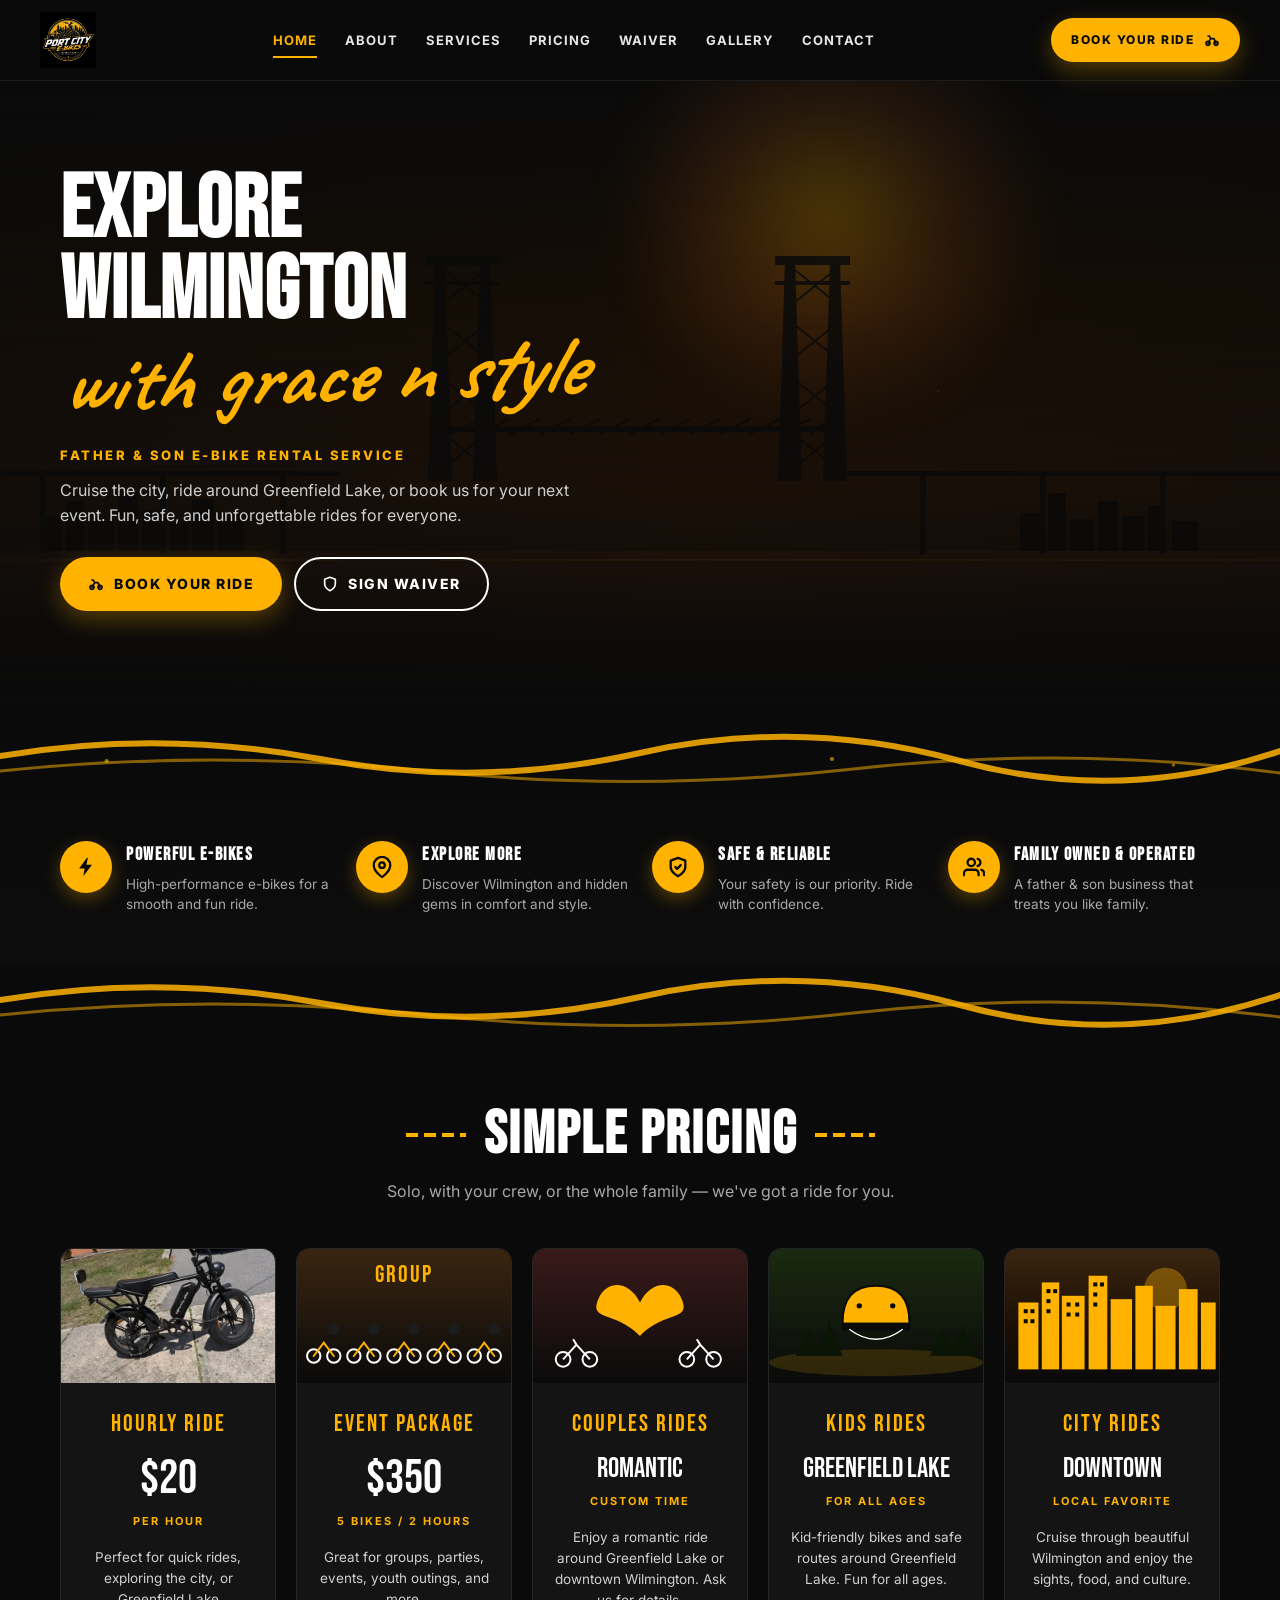
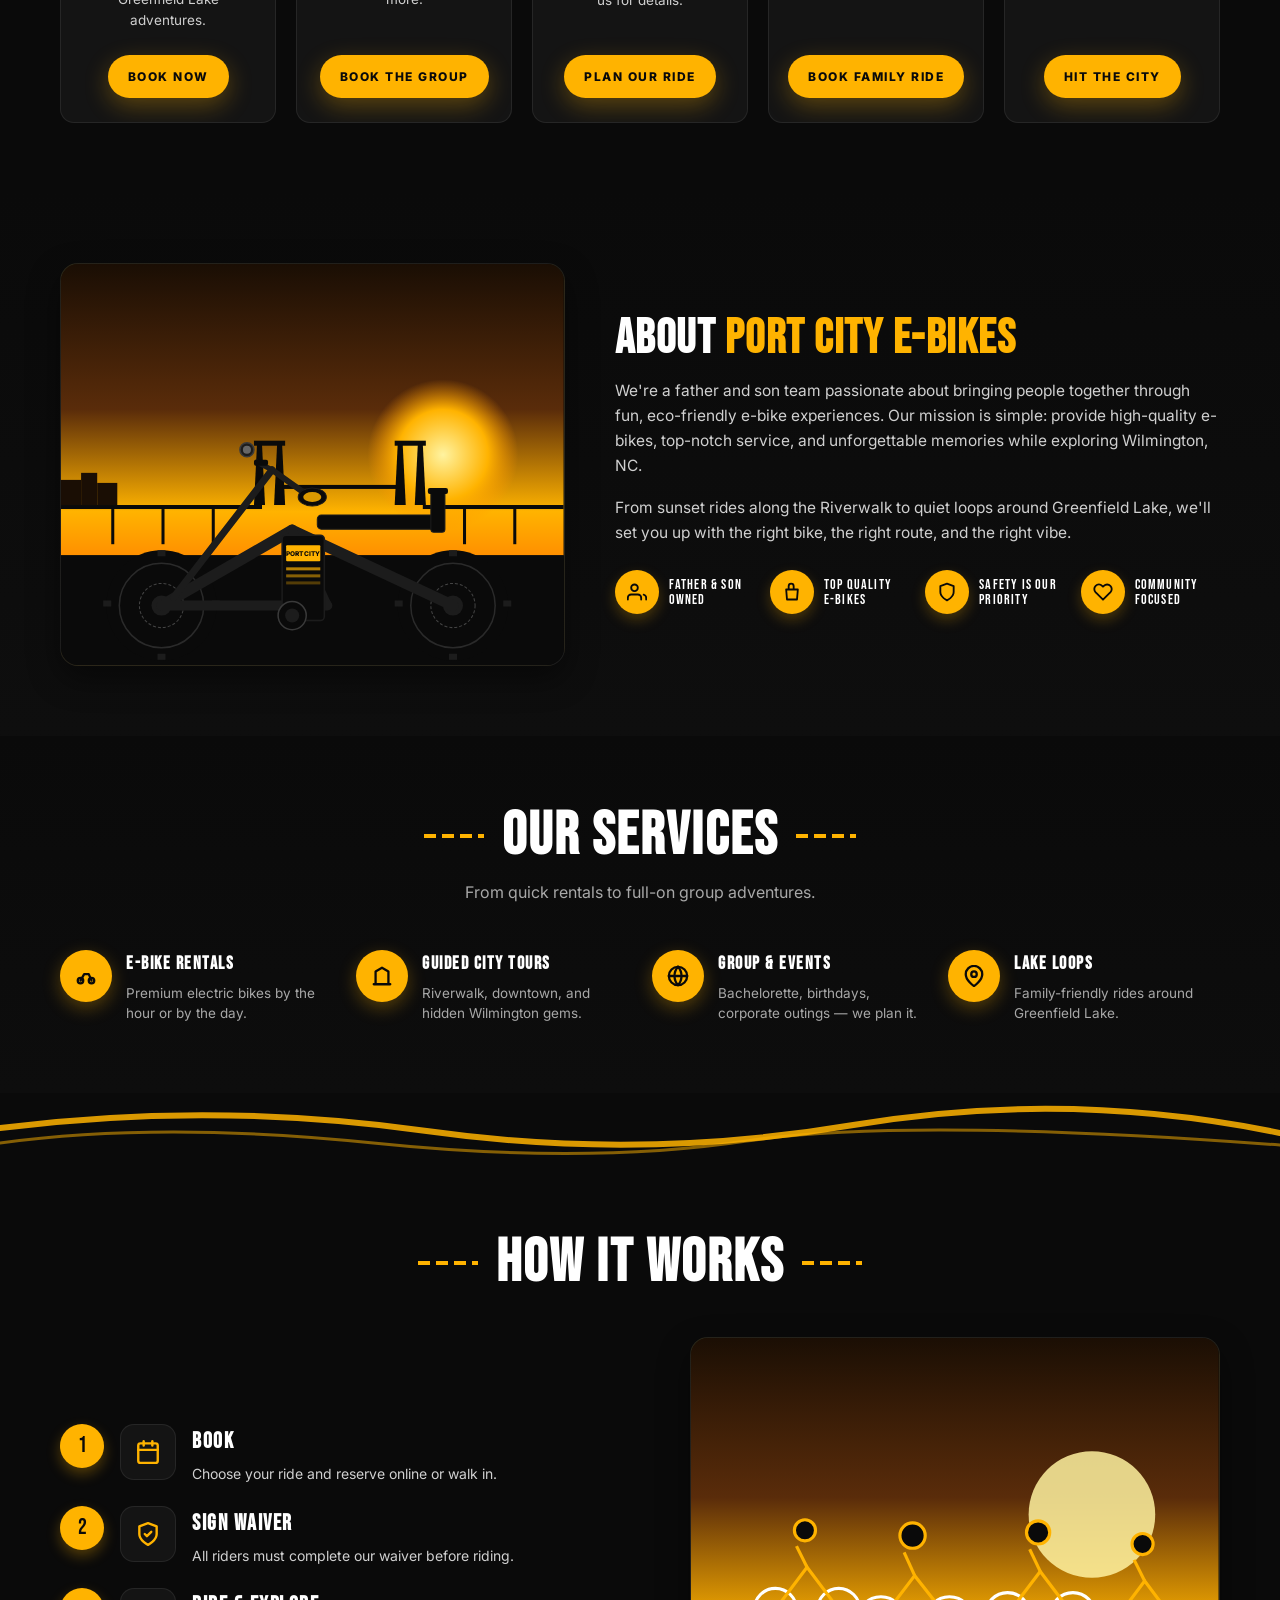
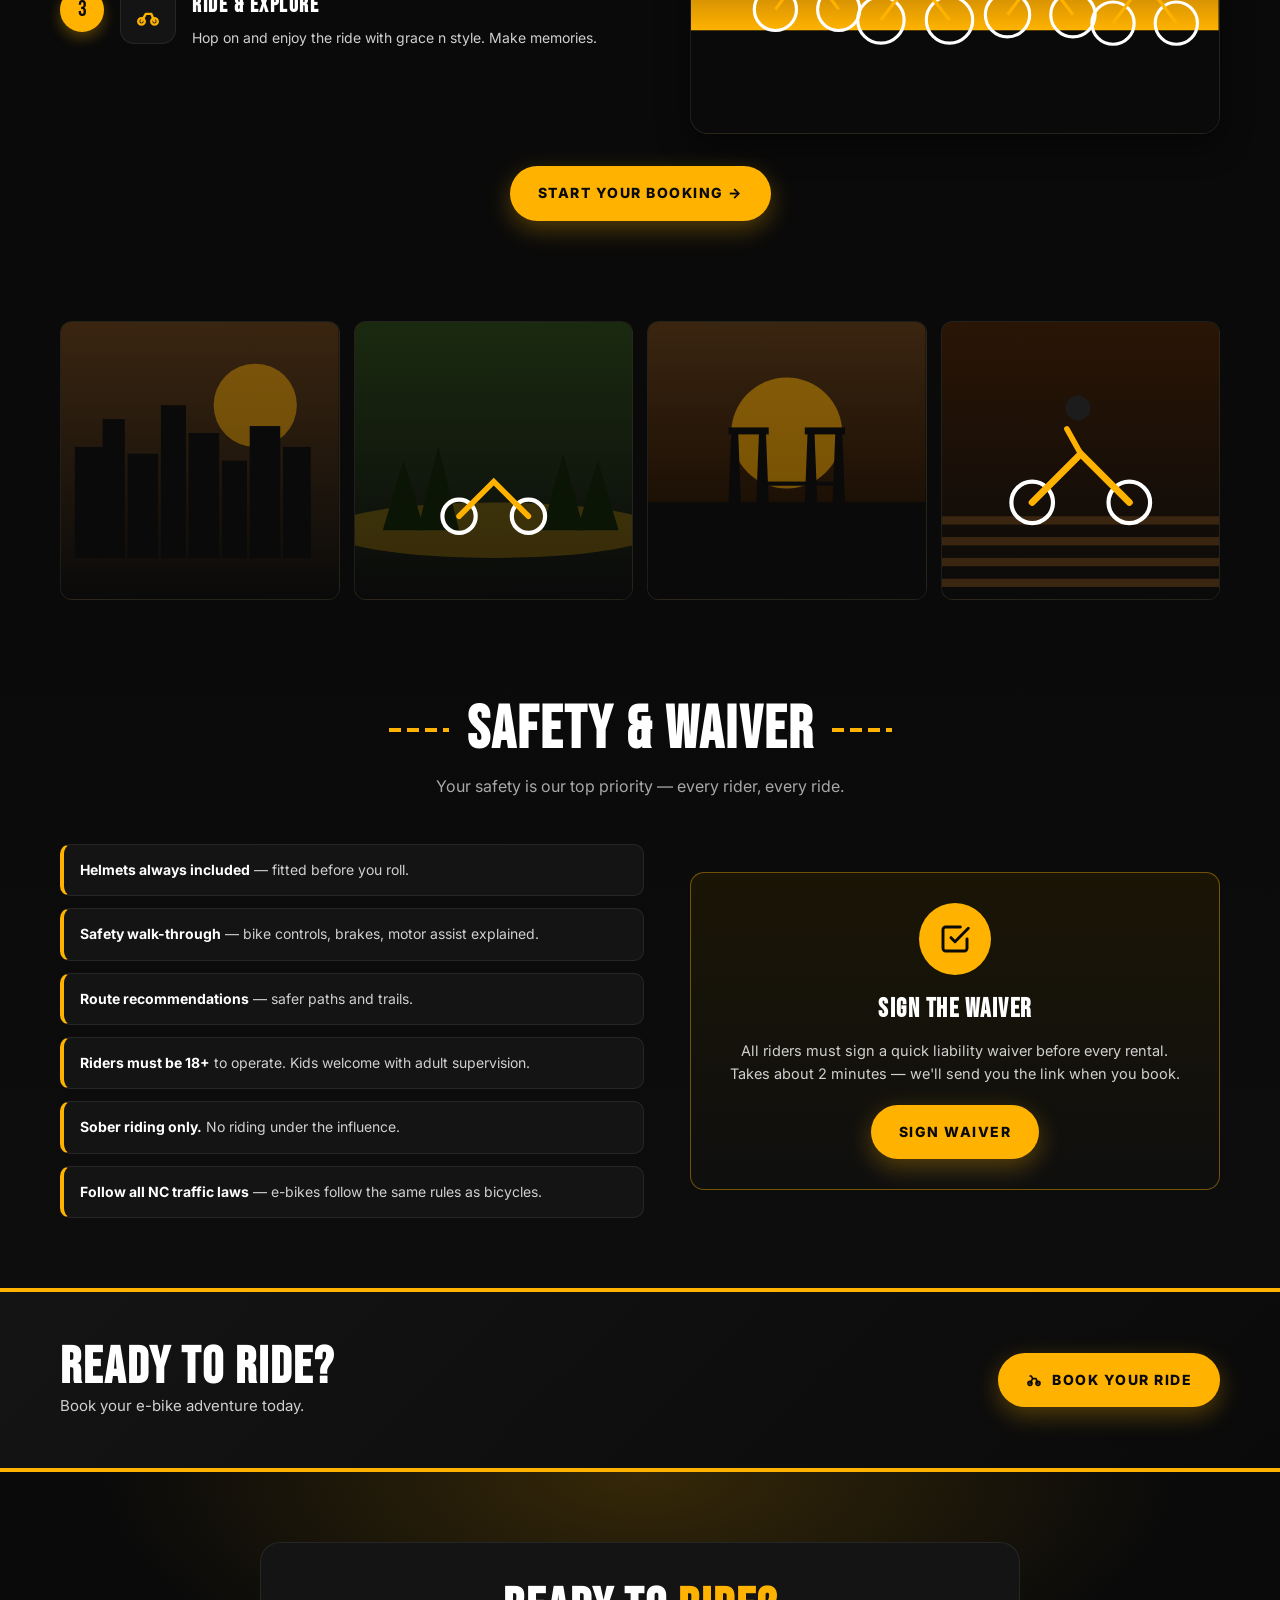
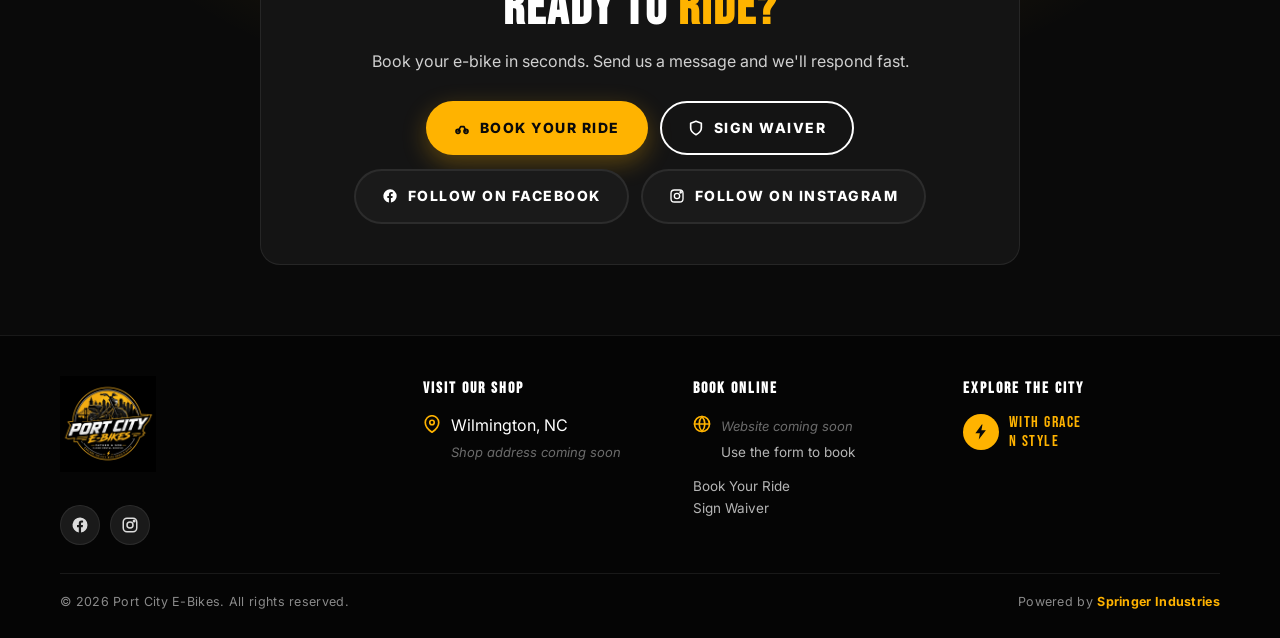
==== commit 35d22352: "Use real Port City E-Bikes logo in nav and footer - Replaced 'Untitled design.png' (4.5MB, 3919x3919" ====
--- a/index.html
+++ b/index.html
@@ -53,34 +53,15 @@
   .logo {
     display: inline-flex;
     align-items: center;
-    gap: 12px;
-  }
-  .logo-mark {
-    width: 52px; height: 52px;
-    border-radius: 50%;
-    background: radial-gradient(circle at 35% 30%, #ffd54f, #ffb300 60%, #ff9800);
-    display: grid; place-items: center;
-    box-shadow: 0 4px 16px rgba(255,179,0,0.35), inset 0 -2px 6px rgba(0,0,0,0.25);
-    flex-shrink: 0;
-  }
-  .logo-mark svg { width: 32px; height: 32px; }
-  .logo-text {
-    display: flex; flex-direction: column;
-    line-height: 1;
-  }
-  .logo-text .l1 {
-    font-family: 'Bebas Neue', sans-serif;
-    font-size: 16px;
-    letter-spacing: 1.5px;
-    color: var(--white);
-  }
-  .logo-text .l2 {
-    font-family: 'Bebas Neue', sans-serif;
-    font-size: 18px;
-    letter-spacing: 2px;
-    color: var(--yellow);
-    margin-top: 2px;
-  }
+    line-height: 0;
+  }
+  .logo img {
+    height: 56px;
+    width: auto;
+    display: block;
+  }
+  .logo.lg img { height: 96px; }
+  .logo.xl img { height: 140px; }
 
   /* ===== NAV ===== */
   .nav {
@@ -871,20 +852,10 @@
 <header class="nav">
   <div class="container nav-inner">
     <a href="#home" class="logo" aria-label="Port City E-Bikes home">
-      <span class="logo-mark" aria-hidden="true">
-        <!-- Logo: simplified e-bike silhouette in a yellow disc -->
-        <svg viewBox="0 0 32 32" xmlns="http://www.w3.org/2000/svg" fill="none" stroke="#0a0a0a" stroke-width="2" stroke-linecap="round" stroke-linejoin="round">
-          <circle cx="9" cy="22" r="5"/>
-          <circle cx="23" cy="22" r="5"/>
-          <path d="M9 22 L16 12 L23 22"/>
-          <path d="M16 12 L13 7"/>
-          <path d="M19 11 L22 13"/>
-        </svg>
-      </span>
-      <span class="logo-text">
-        <span class="l1">PORT CITY</span>
-        <span class="l2">E-BIKES</span>
-      </span>
+      <picture>
+        <source srcset="logo.webp" type="image/webp">
+        <img src="logo.png" alt="Port City E-Bikes" width="800" height="800" fetchpriority="high"/>
+      </picture>
     </a>
 
     <nav class="nav-links" aria-label="Primary">
@@ -1823,20 +1794,11 @@
   <div class="container">
     <div class="footer-grid">
       <div class="footer-col">
-        <a href="#home" class="logo" style="margin-bottom: 12px;">
-          <span class="logo-mark" aria-hidden="true">
-            <svg viewBox="0 0 32 32" xmlns="http://www.w3.org/2000/svg" fill="none" stroke="#0a0a0a" stroke-width="2" stroke-linecap="round" stroke-linejoin="round">
-              <circle cx="9" cy="22" r="5"/>
-              <circle cx="23" cy="22" r="5"/>
-              <path d="M9 22 L16 12 L23 22"/>
-              <path d="M16 12 L13 7"/>
-              <path d="M19 11 L22 13"/>
-            </svg>
-          </span>
-          <span class="logo-text">
-            <span class="l1">FATHER &amp; SON</span>
-            <span class="l2">E-BIKE RENTAL SERVICE</span>
-          </span>
+        <a href="#home" class="logo lg" style="margin-bottom: 14px;display:inline-block;">
+          <picture>
+            <source srcset="logo.webp" type="image/webp">
+            <img src="logo.png" alt="Port City E-Bikes" width="800" height="800" loading="lazy"/>
+          </picture>
         </a>
         <div class="socials" aria-label="Social media">
           <a href="https://www.facebook.com/share/18iLfyKgQp/?mibextid=wwXIfr" target="_blank" rel="noopener noreferrer" aria-label="Facebook" title="Facebook">
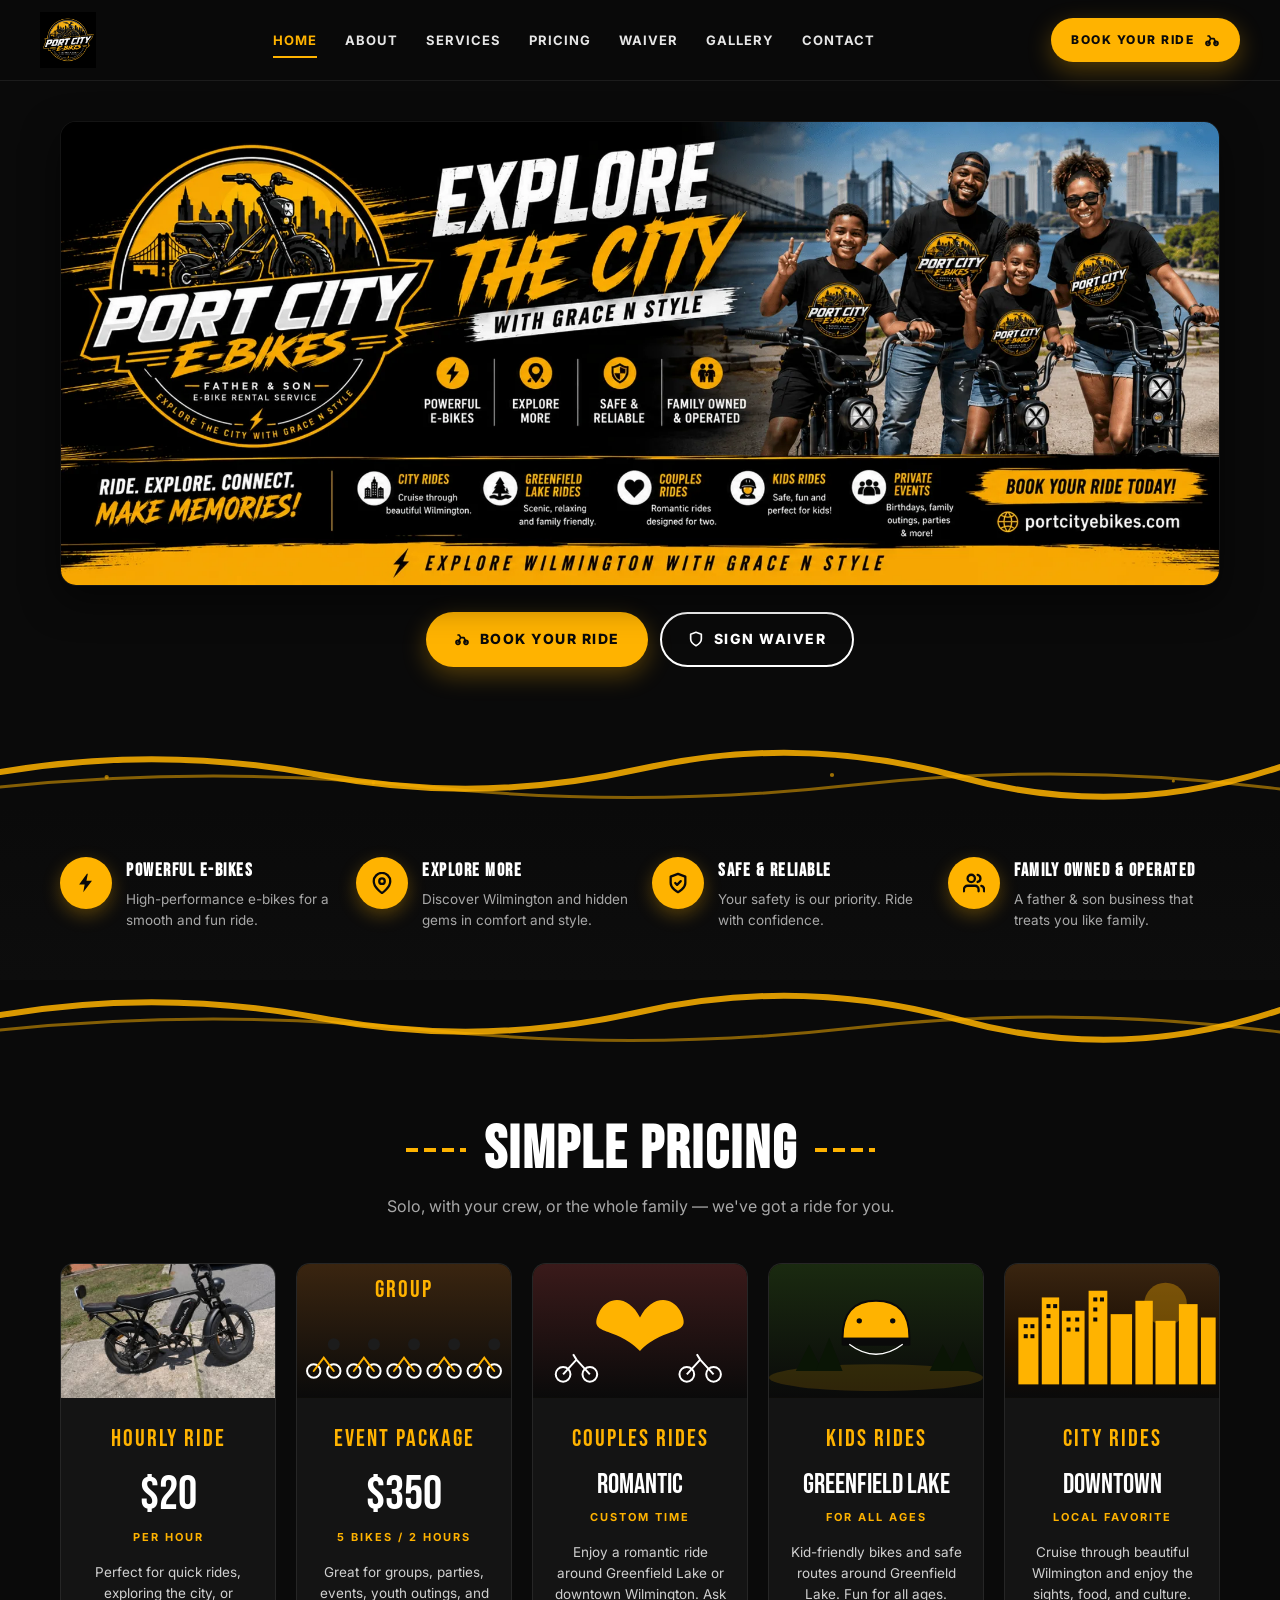
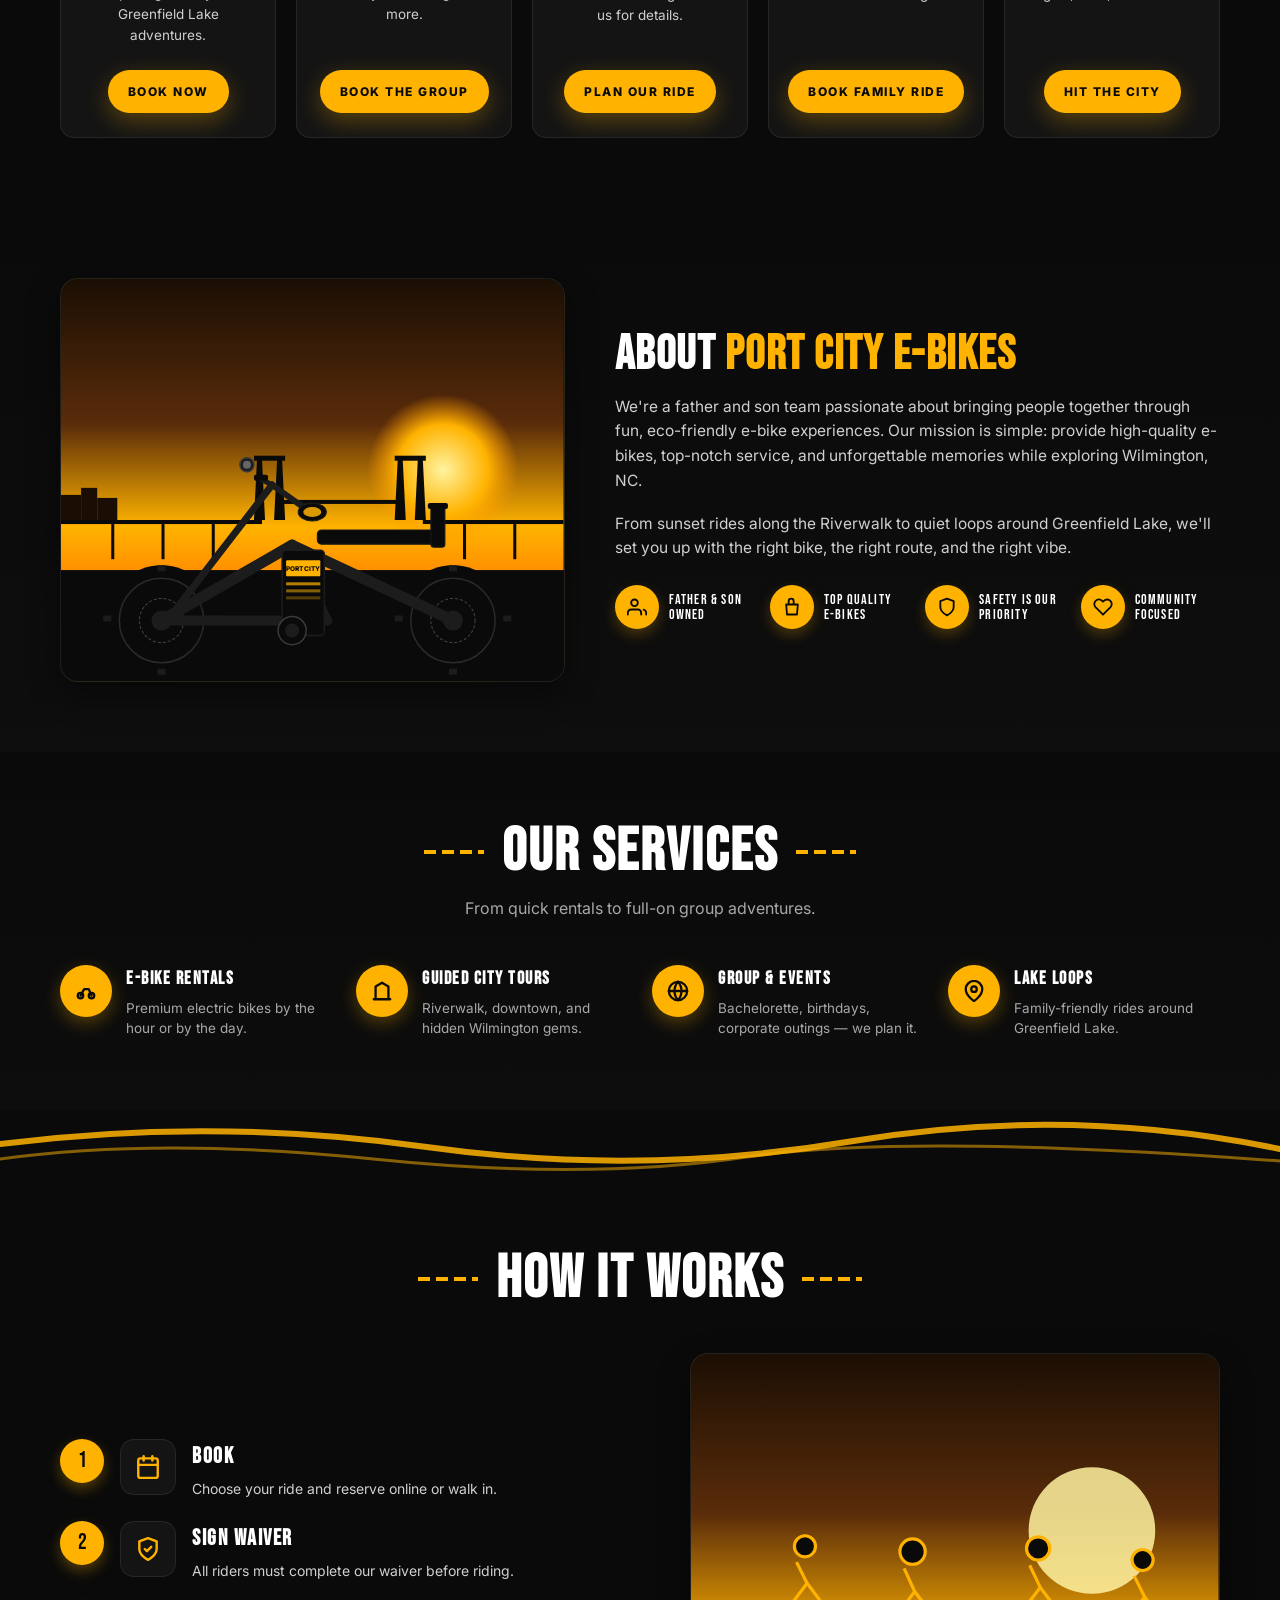
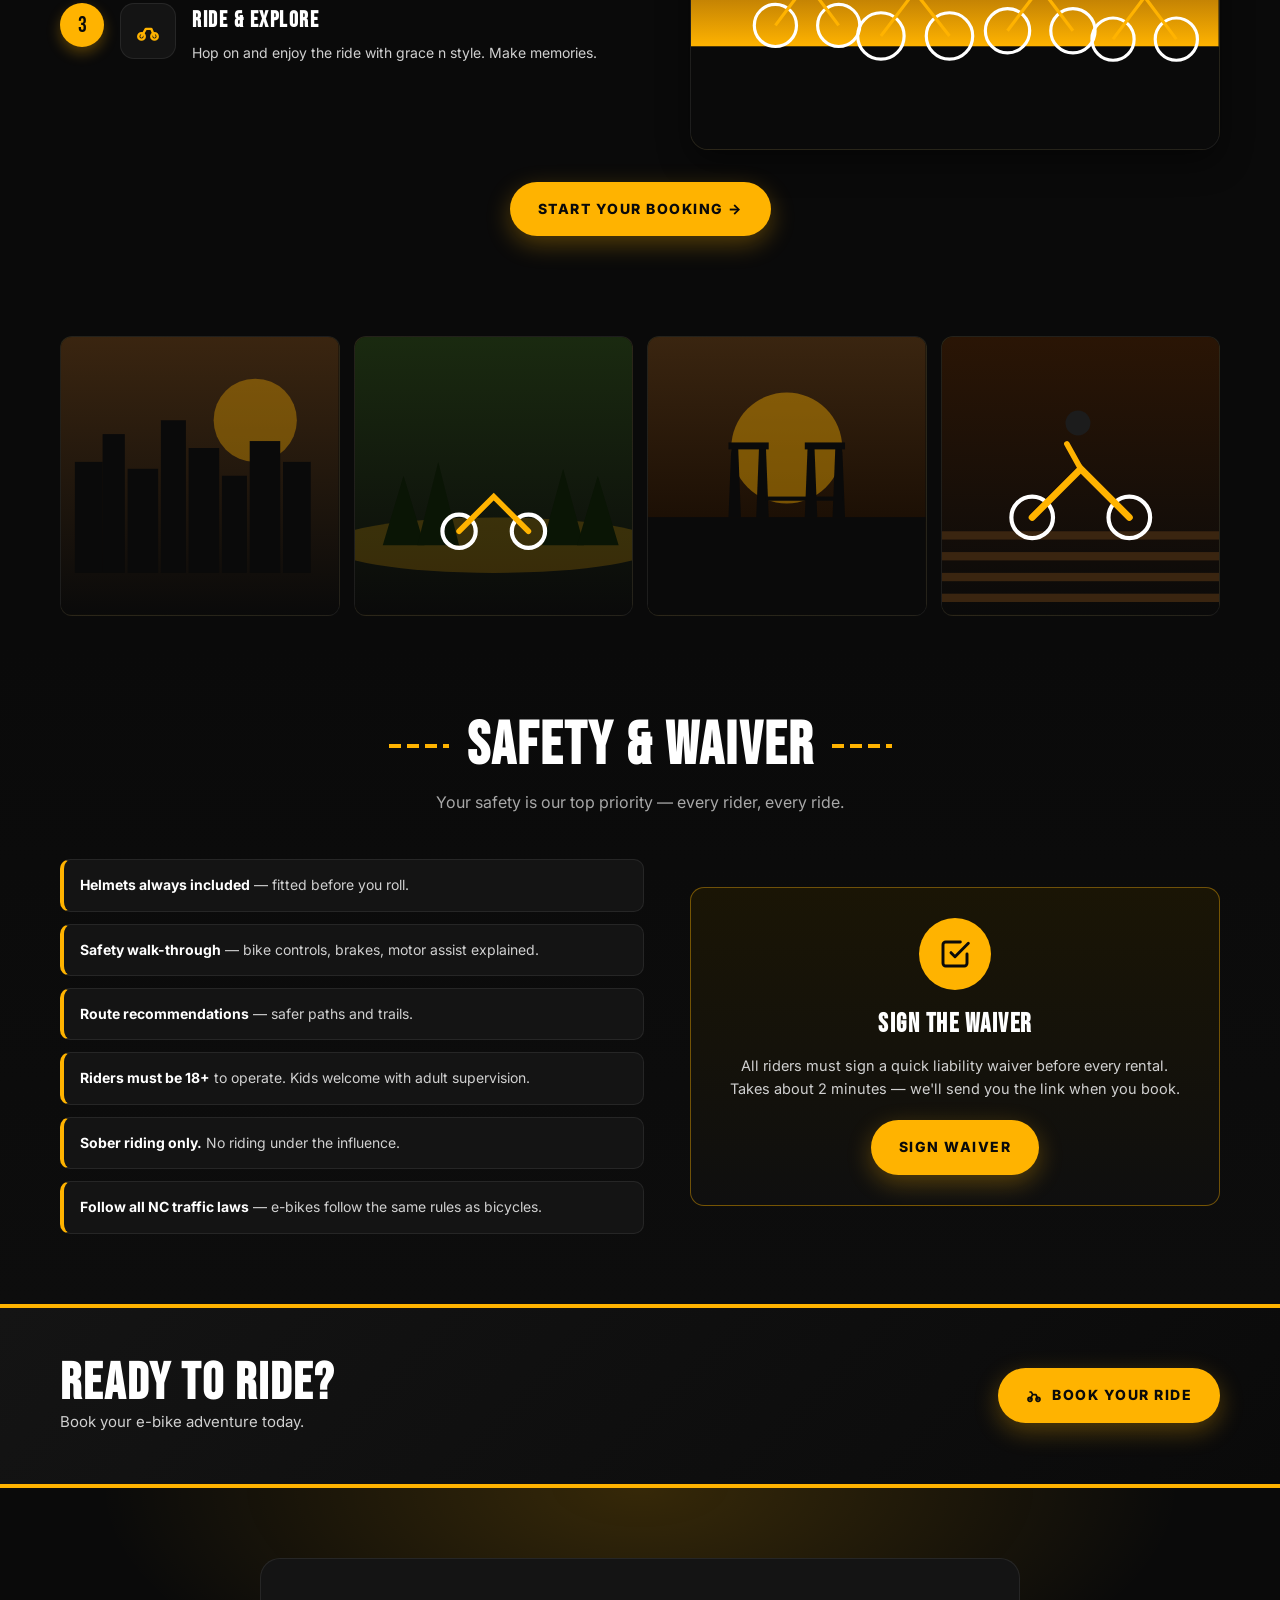
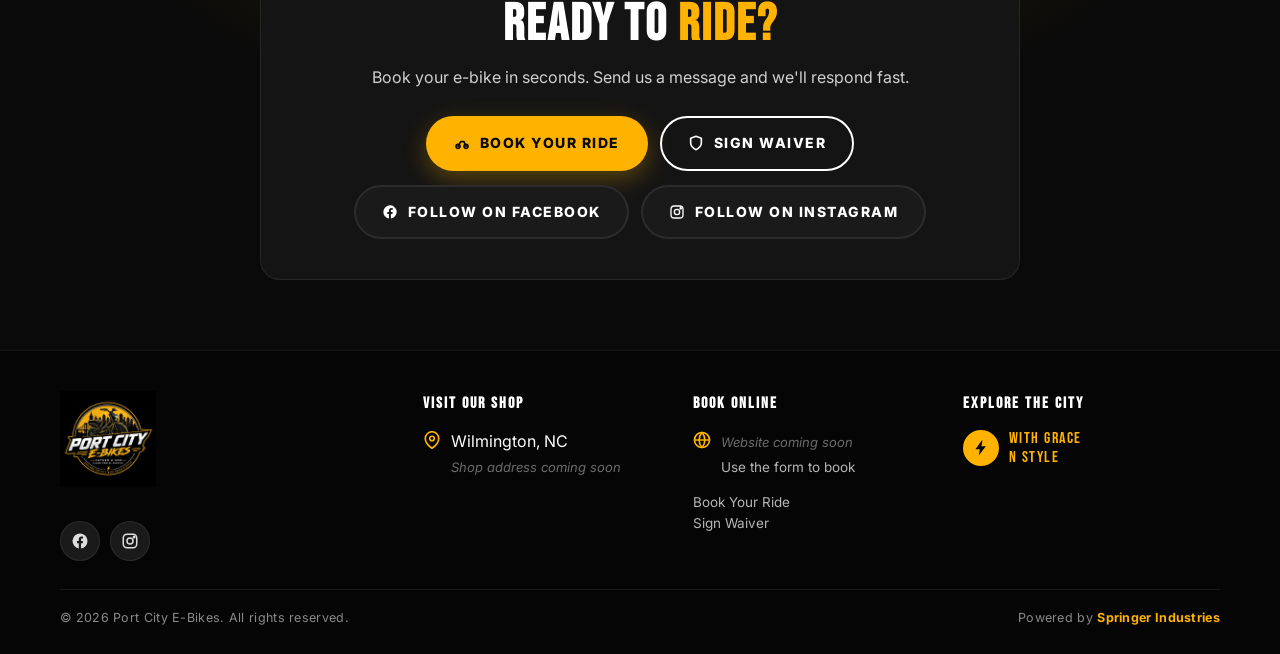
==== commit 7515fcd6: "Use brand banner as the hero Replace the split text+photo hero with the full-width Port City E-Bikes" ====
--- a/index.html
+++ b/index.html
@@ -194,130 +194,40 @@
   /* ===== HERO ===== */
   .hero {
     position: relative;
-    padding: 60px 0 80px;
+    padding: 24px 0 50px;
+    background: var(--black);
+  }
+  .hero-banner {
+    position: relative;
+    border-radius: 16px;
     overflow: hidden;
-    background:
-      linear-gradient(180deg, #0a0a0a 0%, #1a0f04 35%, #2a1505 65%, #0a0a0a 100%);
-  }
-  .hero-bg {
-    position: absolute;
-    inset: 0;
-    z-index: 0;
-    overflow: hidden;
-    pointer-events: none;
-  }
-  .hero-bg::before {
-    content: "";
-    position: absolute;
-    left: 65%; top: 20%;
-    width: 480px; height: 480px;
-    background: radial-gradient(circle, rgba(255,179,0,0.4) 0%, rgba(255,120,30,0.18) 35%, transparent 65%);
-    border-radius: 50%;
-    filter: blur(20px);
-    transform: translate(-50%, -50%);
-  }
-  .hero-bg svg.skyline {
-    position: absolute;
-    bottom: 0; left: 50%;
-    transform: translateX(-50%);
-    width: 1600px;
-    max-width: none;
+    box-shadow: 0 14px 36px rgba(0,0,0,0.5);
+    border: 1px solid var(--line);
+    background: #000;
+  }
+  .hero-banner picture, .hero-banner img {
+    display: block;
+    width: 100%;
     height: auto;
-    opacity: 0.85;
-  }
-  .hero-bg::after {
-    content: "";
-    position: absolute;
-    inset: 0;
-    background:
-      linear-gradient(180deg, rgba(10,10,10,0.4) 0%, rgba(10,10,10,0.15) 35%, rgba(10,10,10,0.65) 85%, rgba(10,10,10,1) 100%),
-      linear-gradient(90deg, rgba(10,10,10,0.55) 0%, rgba(10,10,10,0.1) 55%, rgba(10,10,10,0.35) 100%);
-  }
-  .hero-inner {
-    position: relative;
-    z-index: 2;
-    display: grid;
-    grid-template-columns: 1fr;
-    gap: 36px;
-    align-items: center;
-  }
-  .hero h1 {
-    font-family: 'Bebas Neue', sans-serif;
-    font-size: clamp(46px, 9vw, 88px);
-    line-height: 0.92;
-    letter-spacing: 1px;
-    margin-bottom: 6px;
-  }
-  .hero h1 .accent {
-    display: block;
-    font-family: 'Caveat', cursive;
-    color: var(--yellow);
-    font-style: italic;
-    font-weight: 700;
-    font-size: clamp(48px, 9vw, 86px);
-    letter-spacing: 0;
-    line-height: 1;
-    margin-top: 8px;
-    transform: rotate(-2deg);
-    transform-origin: left center;
-  }
-  .hero-sub {
-    color: var(--yellow);
-    font-weight: 800;
-    font-size: 13px;
-    letter-spacing: 2.5px;
-    text-transform: uppercase;
-    margin: 18px 0 12px;
-  }
-  .hero p.lead {
-    color: var(--gray-2);
-    font-size: 16px;
-    max-width: 520px;
-    margin-bottom: 28px;
   }
   .hero-ctas {
     display: flex;
     flex-wrap: wrap;
     gap: 12px;
-  }
-
-  .hero-visual {
-    position: relative;
-    aspect-ratio: 4/5;
-    max-width: 420px;
-    margin: 0 auto;
-    border-radius: 20px;
+    justify-content: center;
+    margin-top: 26px;
+  }
+  .visually-hidden {
+    position: absolute !important;
+    width: 1px; height: 1px;
+    padding: 0; margin: -1px;
     overflow: hidden;
-    box-shadow: var(--shadow);
-    background: linear-gradient(135deg, #1a1a1a, #0a0a0a);
-    border: 1px solid var(--line);
-  }
-  .hero-visual svg.scene { position: absolute; inset: 0; width: 100%; height: 100%; }
-  .hero-visual img.photo {
-    position: absolute; inset: 0;
-    width: 100%; height: 100%;
-    object-fit: cover;
-    object-position: center;
-  }
-  .hero-visual .photo-tag {
-    position: absolute;
-    top: 14px; left: 14px;
-    background: var(--yellow);
-    color: var(--black);
-    font-family: 'Bebas Neue', sans-serif;
-    font-size: 13px;
-    letter-spacing: 1.5px;
-    padding: 6px 12px;
-    border-radius: 999px;
-    box-shadow: 0 4px 12px rgba(0,0,0,0.4);
+    clip: rect(0,0,0,0);
+    white-space: nowrap;
+    border: 0;
   }
   @media (min-width: 980px) {
-    .hero-visual { max-width: none; aspect-ratio: 4/5; }
-  }
-
-  @media (min-width: 980px) {
-    .hero { padding: 90px 0 110px; }
-    .hero-inner { grid-template-columns: 1fr 1.05fr; gap: 60px; }
+    .hero { padding: 40px 0 70px; }
   }
 
   /* ===== SECTIONS ===== */
@@ -892,143 +802,29 @@
 
 <!-- ============ HERO ============ -->
 <section class="hero" id="home">
-  <div class="hero-bg" aria-hidden="true">
-    <!-- Wilmington skyline + Cape Fear Memorial Bridge silhouette behind hero.
-         To swap for a real photo: replace this <div class="hero-bg">…</div>
-         with: <div class="hero-bg" style="background:url('YOUR_PHOTO_URL') center/cover no-repeat;"></div>
-         and keep the dark overlay if you want text readability. -->
-    <svg class="skyline" viewBox="0 0 1600 600" xmlns="http://www.w3.org/2000/svg" preserveAspectRatio="xMidYEnd meet">
-      <defs>
-        <linearGradient id="water" x1="0" x2="0" y1="0" y2="1">
-          <stop offset="0" stop-color="#3a1d0a"/>
-          <stop offset="0.5" stop-color="#1a0e05"/>
-          <stop offset="1" stop-color="#0a0a0a"/>
-        </linearGradient>
-      </defs>
-      <!-- distant skyline -->
-      <g fill="#0a0703">
-        <rect x="200" y="395" width="22" height="38"/>
-        <rect x="226" y="380" width="18" height="53"/>
-        <rect x="248" y="400" width="26" height="33"/>
-        <rect x="278" y="370" width="20" height="63"/>
-        <rect x="302" y="390" width="24" height="43"/>
-        <rect x="330" y="402" width="18" height="31"/>
-        <rect x="352" y="378" width="22" height="55"/>
-        <rect x="378" y="392" width="26" height="41"/>
-        <rect x="1180" y="392" width="22" height="41"/>
-        <rect x="1208" y="372" width="18" height="61"/>
-        <rect x="1230" y="398" width="24" height="35"/>
-        <rect x="1258" y="380" width="20" height="53"/>
-        <rect x="1282" y="395" width="22" height="38"/>
-        <rect x="1308" y="385" width="18" height="48"/>
-        <rect x="1332" y="400" width="26" height="33"/>
-      </g>
-      <!-- horizon -->
-      <path d="M0 430 L1600 430 L1600 600 L0 600 Z" fill="url(#water)"/>
-      <!-- Cape Fear Memorial Bridge -->
-      <rect x="0" y="350" width="500" height="5" fill="#0a0a0a"/>
-      <g fill="#0a0a0a">
-        <rect x="80" y="355" width="6" height="78"/>
-        <rect x="200" y="355" width="6" height="78"/>
-        <rect x="320" y="355" width="6" height="78"/>
-        <rect x="440" y="355" width="6" height="78"/>
-      </g>
-      <!-- lift towers -->
-      <g fill="#0a0a0a">
-        <polygon points="595,140 605,140 612,360 588,360"/>
-        <polygon points="640,140 650,140 657,360 633,360"/>
-        <rect x="585" y="135" width="75" height="9"/>
-        <rect x="585" y="160" width="75" height="4"/>
-        <polygon points="945,140 955,140 962,360 938,360"/>
-        <polygon points="990,140 1000,140 1007,360 983,360"/>
-        <rect x="935" y="135" width="75" height="9"/>
-        <rect x="935" y="160" width="75" height="4"/>
-      </g>
-      <g stroke="#0a0a0a" stroke-width="2" fill="none">
-        <line x1="600" y1="145" x2="650" y2="185"/>
-        <line x1="650" y1="145" x2="600" y2="185"/>
-        <line x1="600" y1="200" x2="650" y2="240"/>
-        <line x1="650" y1="200" x2="600" y2="240"/>
-        <line x1="600" y1="255" x2="650" y2="295"/>
-        <line x1="650" y1="255" x2="600" y2="295"/>
-        <line x1="600" y1="310" x2="650" y2="350"/>
-        <line x1="650" y1="310" x2="600" y2="350"/>
-        <line x1="950" y1="145" x2="1000" y2="185"/>
-        <line x1="1000" y1="145" x2="950" y2="185"/>
-        <line x1="950" y1="200" x2="1000" y2="240"/>
-        <line x1="1000" y1="200" x2="950" y2="240"/>
-        <line x1="950" y1="255" x2="1000" y2="295"/>
-        <line x1="1000" y1="255" x2="950" y2="295"/>
-        <line x1="950" y1="310" x2="1000" y2="350"/>
-        <line x1="1000" y1="310" x2="950" y2="350"/>
-      </g>
-      <!-- main span -->
-      <rect x="600" y="305" width="400" height="6" fill="#0a0a0a"/>
-      <g stroke="#0a0a0a" stroke-width="2">
-        <line x1="610" y1="313" x2="640" y2="298"/>
-        <line x1="640" y1="313" x2="670" y2="298"/>
-        <line x1="670" y1="313" x2="700" y2="298"/>
-        <line x1="700" y1="313" x2="730" y2="298"/>
-        <line x1="730" y1="313" x2="760" y2="298"/>
-        <line x1="760" y1="313" x2="790" y2="298"/>
-        <line x1="790" y1="313" x2="820" y2="298"/>
-        <line x1="820" y1="313" x2="850" y2="298"/>
-        <line x1="850" y1="313" x2="880" y2="298"/>
-        <line x1="880" y1="313" x2="910" y2="298"/>
-        <line x1="910" y1="313" x2="940" y2="298"/>
-        <line x1="940" y1="313" x2="970" y2="298"/>
-        <line x1="970" y1="313" x2="990" y2="298"/>
-      </g>
-      <rect x="1000" y="350" width="600" height="5" fill="#0a0a0a"/>
-      <g fill="#0a0a0a">
-        <rect x="1080" y="355" width="6" height="78"/>
-        <rect x="1200" y="355" width="6" height="78"/>
-        <rect x="1320" y="355" width="6" height="78"/>
-        <rect x="1440" y="355" width="6" height="78"/>
-        <rect x="1560" y="355" width="6" height="78"/>
-      </g>
-      <!-- water reflections -->
-      <g opacity="0.15" fill="#ffb300">
-        <rect x="0" y="438" width="500" height="2"/>
-        <rect x="600" y="438" width="400" height="2"/>
-        <rect x="1000" y="438" width="600" height="2"/>
-      </g>
-    </svg>
-  </div>
-
-  <div class="container hero-inner">
-    <div class="reveal">
-      <h1>
-        EXPLORE WILMINGTON
-        <span class="accent">with grace n style</span>
-      </h1>
-      <div class="hero-sub">Father &amp; Son E-Bike Rental Service</div>
-      <p class="lead">
-        Cruise the city, ride around Greenfield Lake, or book us for your next event.
-        Fun, safe, and unforgettable rides for everyone.
-      </p>
-      <div class="hero-ctas">
-        <a href="#contact" class="btn btn-primary">
-          <svg width="16" height="16" viewBox="0 0 24 24" fill="none" stroke="currentColor" stroke-width="2.5" stroke-linecap="round" stroke-linejoin="round" aria-hidden="true">
-            <circle cx="6" cy="17" r="3"/><circle cx="18" cy="17" r="3"/>
-            <path d="M6 17l4-7h5l3 7M10 10l-2-4H6"/>
-          </svg>
-          Book Your Ride
-        </a>
-        <a href="#safety" class="btn btn-outline">
-          <svg width="16" height="16" viewBox="0 0 24 24" fill="none" stroke="currentColor" stroke-width="2.5" stroke-linecap="round" stroke-linejoin="round" aria-hidden="true">
-            <path d="M12 22s8-4 8-10V5l-8-3-8 3v7c0 6 8 10 8 10z"/>
-          </svg>
-          Sign Waiver
-        </a>
-      </div>
-    </div>
-
-    <div class="hero-visual reveal">
-      <img class="photo" src="IMG_4611.jpeg" alt="Port City E-Bikes fat-tire electric cruiser" loading="eager" decoding="async" fetchpriority="high"/>
-      <span class="photo-tag">Our Ride</span>
-    </div>
-
+  <div class="container">
+    <h1 class="visually-hidden">Port City E-Bikes — Explore Wilmington with grace n style. Father &amp; son e-bike rental service.</h1>
+    <div class="hero-banner reveal">
+      <picture>
+        <source srcset="banner.webp" type="image/webp">
+        <img src="banner.png" alt="Port City E-Bikes — Explore the city with grace n style. Powerful e-bikes, family owned. City Rides, Greenfield Lake Rides, Couples Rides, Kids Rides, Private Events." width="1983" height="793" fetchpriority="high" decoding="async"/>
+      </picture>
+    </div>
+    <div class="hero-ctas reveal">
+      <a href="#contact" class="btn btn-primary">
+        <svg width="16" height="16" viewBox="0 0 24 24" fill="none" stroke="currentColor" stroke-width="2.5" stroke-linecap="round" stroke-linejoin="round" aria-hidden="true">
+          <circle cx="6" cy="17" r="3"/><circle cx="18" cy="17" r="3"/>
+          <path d="M6 17l4-7h5l3 7M10 10l-2-4H6"/>
+        </svg>
+        Book Your Ride
+      </a>
+      <a href="#safety" class="btn btn-outline">
+        <svg width="16" height="16" viewBox="0 0 24 24" fill="none" stroke="currentColor" stroke-width="2.5" stroke-linecap="round" stroke-linejoin="round" aria-hidden="true">
+          <path d="M12 22s8-4 8-10V5l-8-3-8 3v7c0 6 8 10 8 10z"/>
+        </svg>
+        Sign Waiver
+      </a>
+    </div>
   </div>
 </section>
 
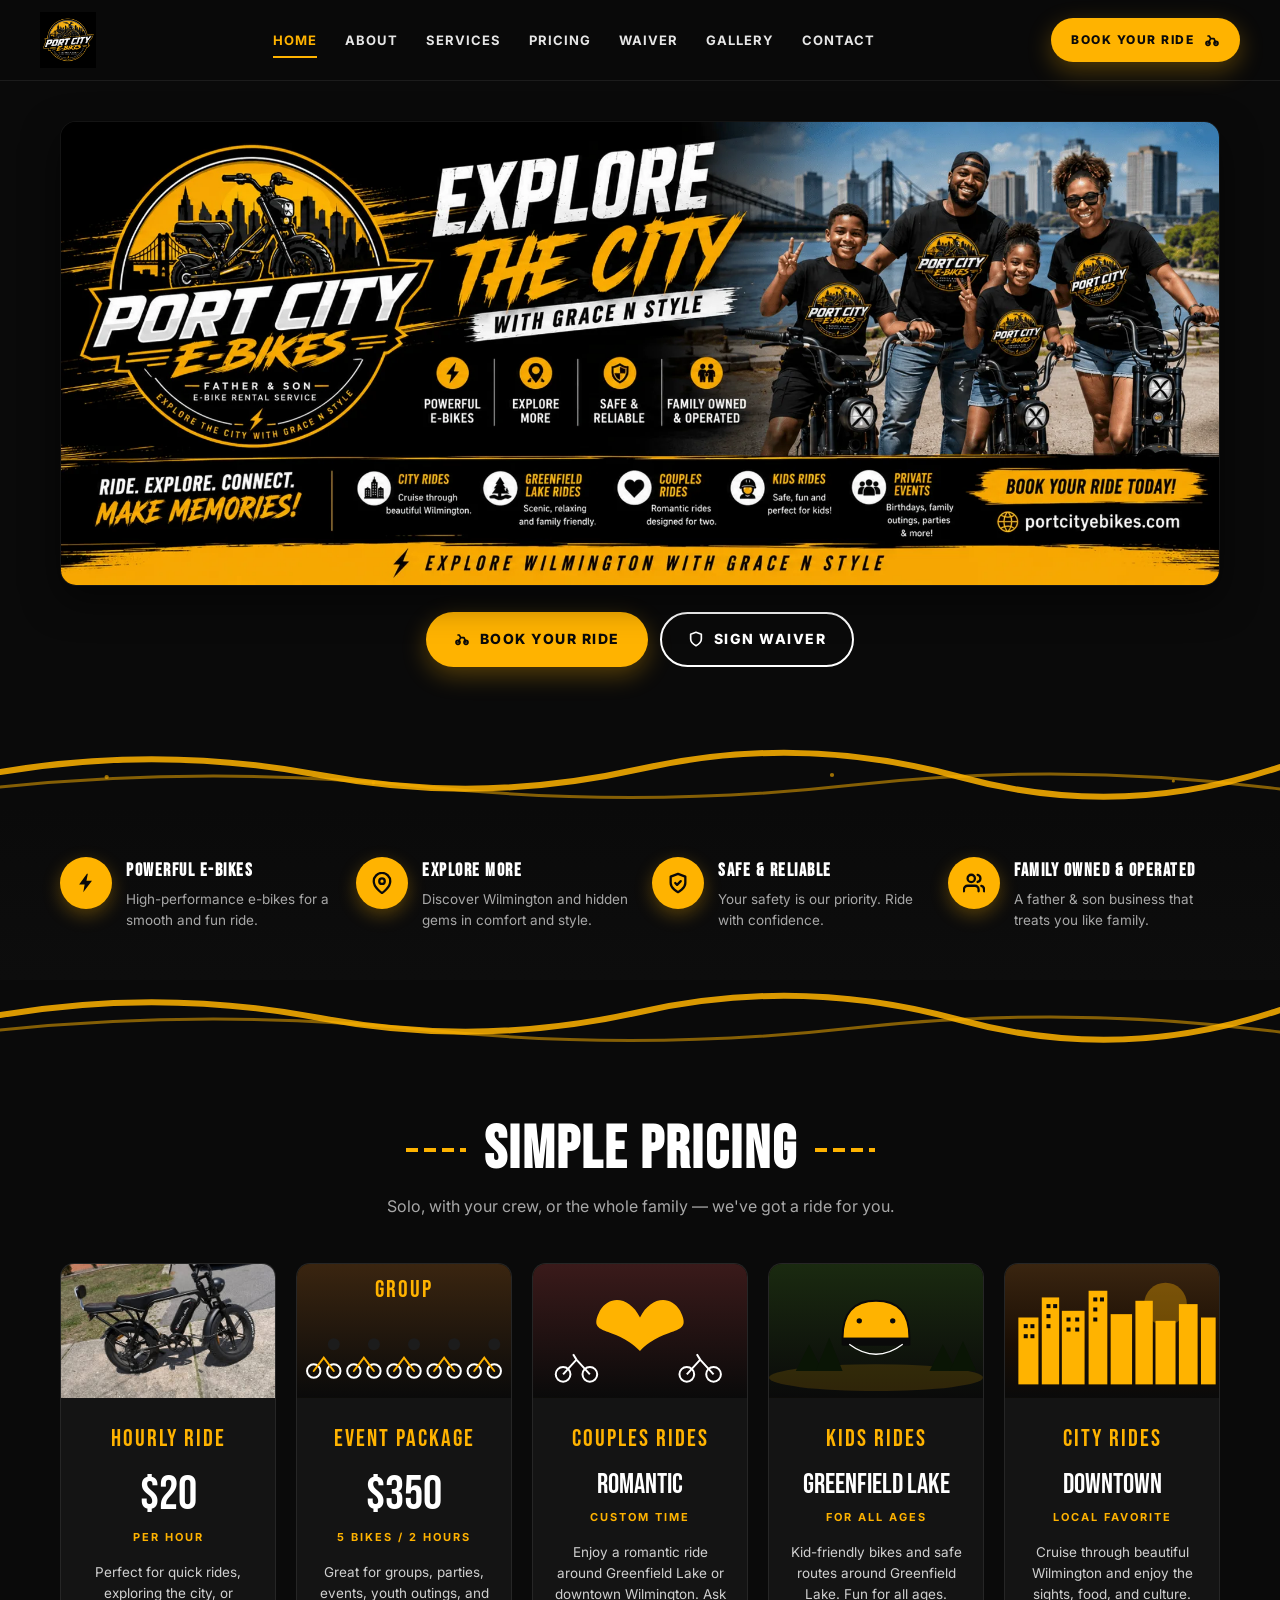
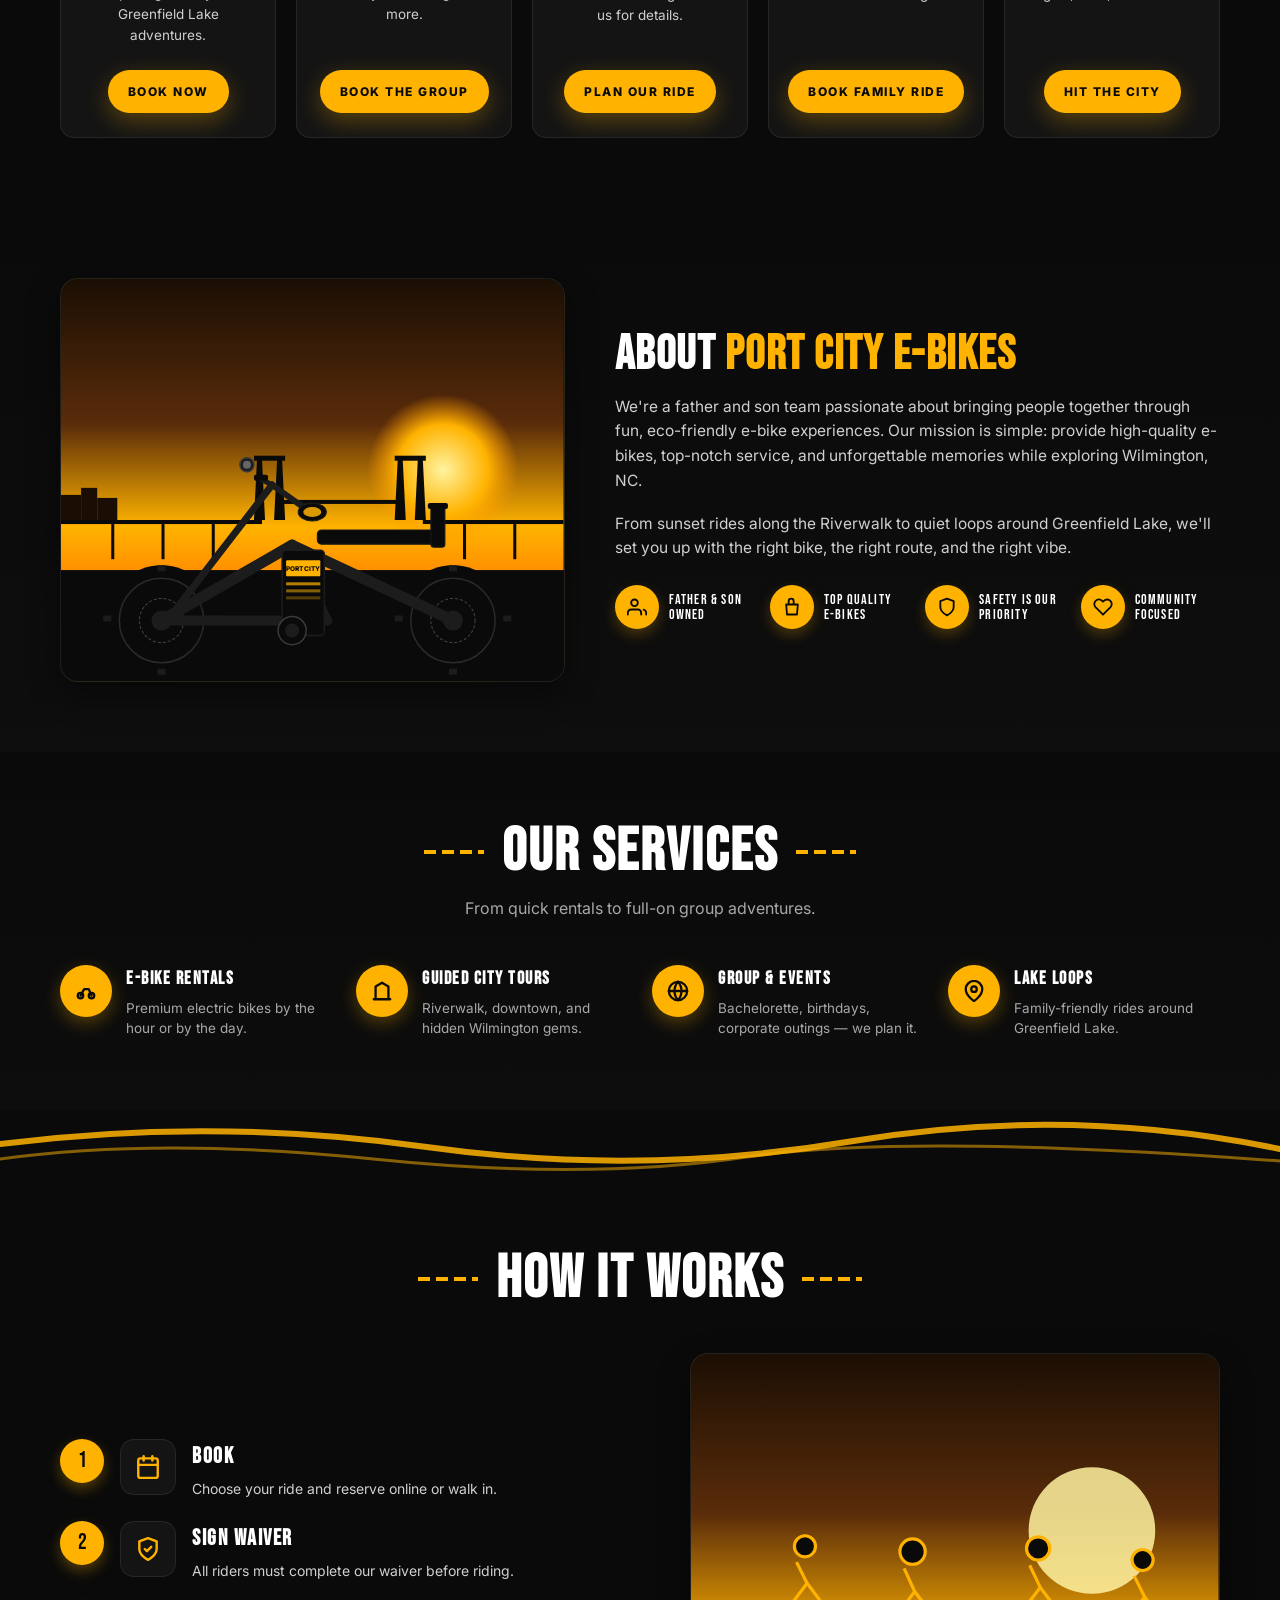
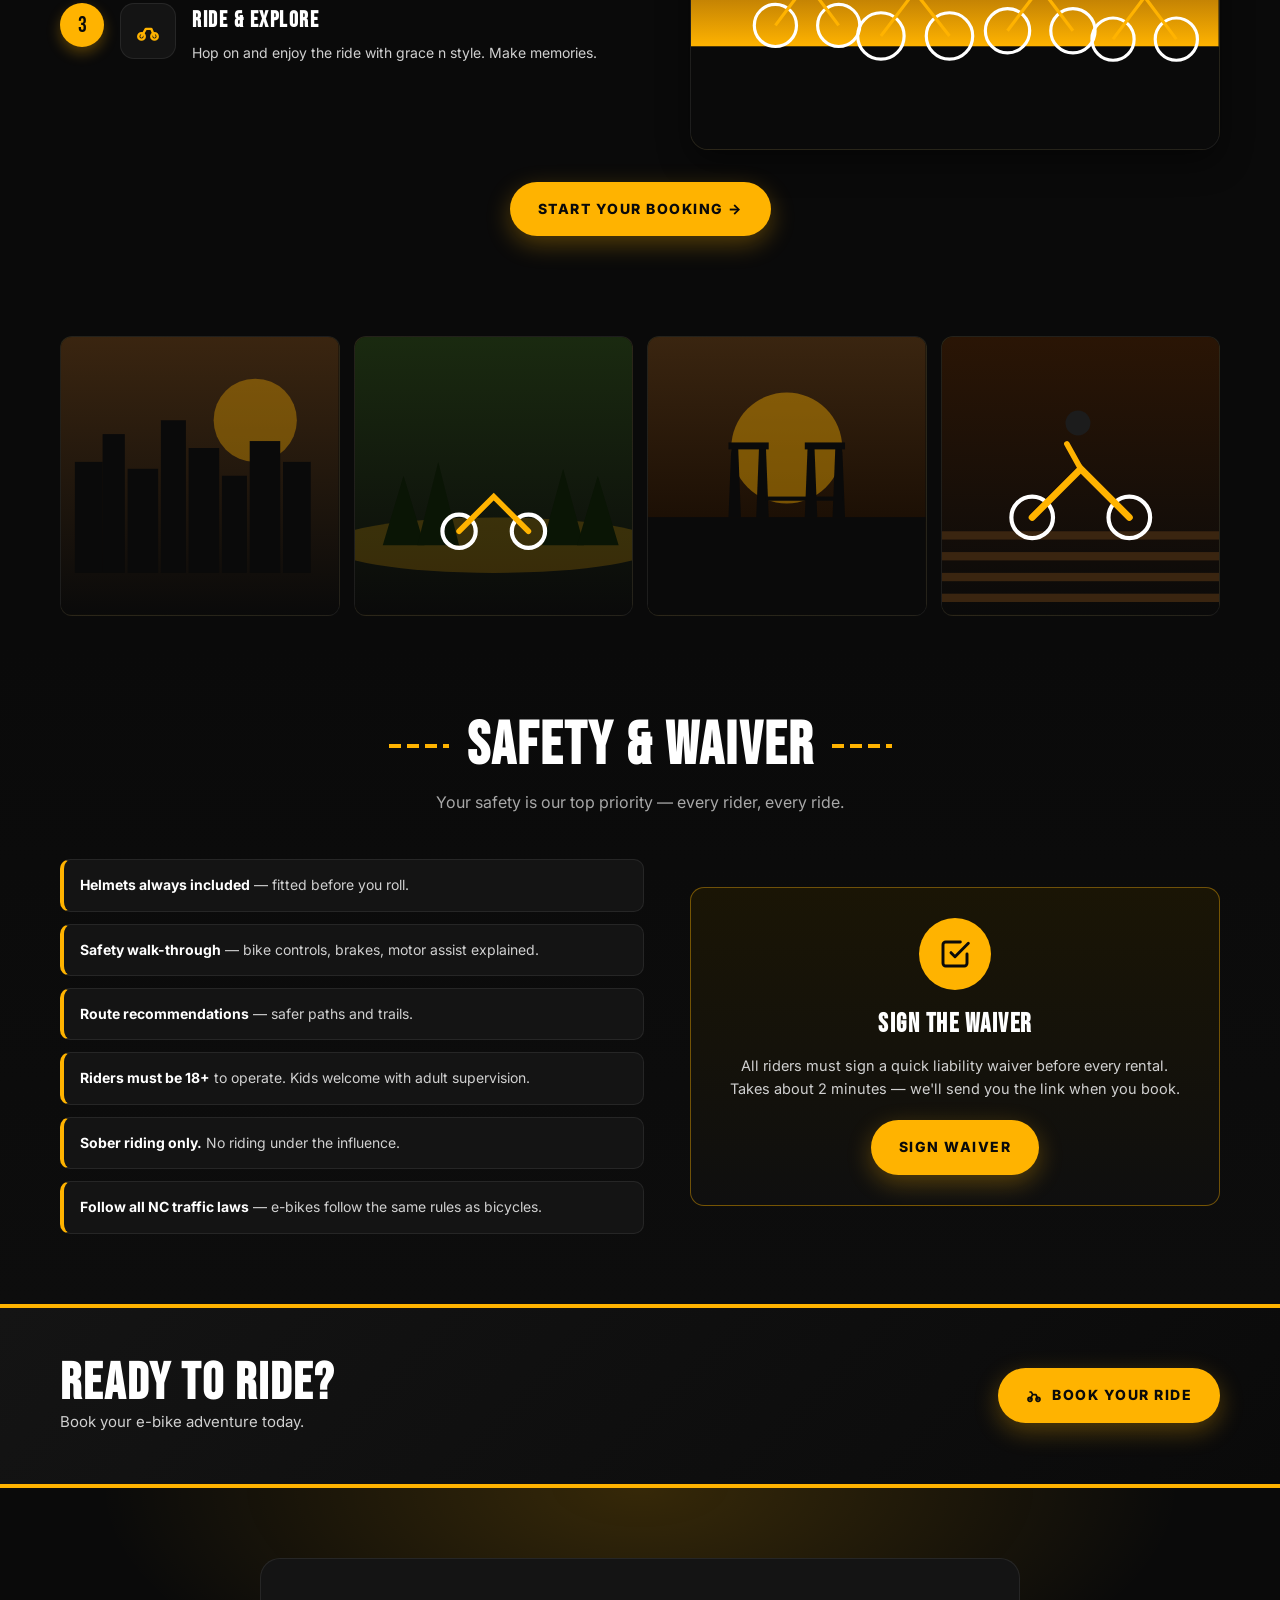
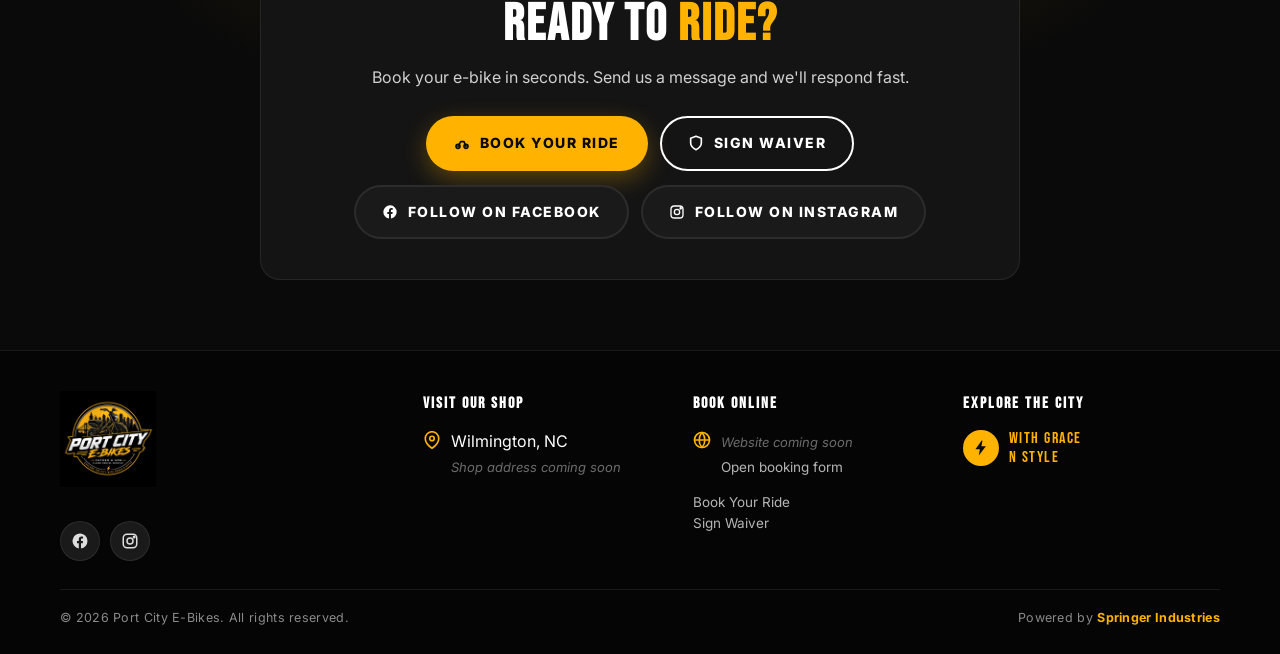
==== commit c4ae576b: "Wire Book Your Ride and Sign Waiver to real form pages - Extracted 740 lines of inline CSS from inde" ====
--- a/index.html
+++ b/index.html
@@ -9,752 +9,9 @@
 
 <link rel="preconnect" href="https://fonts.googleapis.com">
 <link rel="preconnect" href="https://fonts.gstatic.com" crossorigin>
+<link rel="stylesheet" href="/styles.css">
 <link href="https://fonts.googleapis.com/css2?family=Bebas+Neue&family=Inter:wght@400;500;600;700;800;900&family=Caveat:wght@600;700&display=swap" rel="stylesheet">
 
-<style>
-  :root {
-    --black: #0a0a0a;
-    --black-2: #141414;
-    --black-3: #1a1a1a;
-    --black-4: #222;
-    --yellow: #ffb300;
-    --yellow-2: #ffc107;
-    --yellow-3: #ffd54f;
-    --white: #ffffff;
-    --gray: #a8a8a8;
-    --gray-2: #d0d0d0;
-    --line: rgba(255,255,255,0.08);
-    --radius: 14px;
-    --shadow: 0 12px 32px rgba(0,0,0,0.45);
-    --container: 1200px;
-  }
-
-  *, *::before, *::after { box-sizing: border-box; margin: 0; padding: 0; }
-  html { scroll-behavior: smooth; -webkit-text-size-adjust: 100%; }
-  body {
-    font-family: 'Inter', system-ui, -apple-system, Segoe UI, Roboto, sans-serif;
-    background: var(--black);
-    color: var(--white);
-    line-height: 1.6;
-    overflow-x: hidden;
-  }
-  img, svg { max-width: 100%; display: block; }
-  a { color: inherit; text-decoration: none; }
-  button { font-family: inherit; }
-
-  .container {
-    width: 100%;
-    max-width: var(--container);
-    margin: 0 auto;
-    padding: 0 20px;
-  }
-
-  /* ===== LOGO ===== */
-  .logo {
-    display: inline-flex;
-    align-items: center;
-    line-height: 0;
-  }
-  .logo img {
-    height: 56px;
-    width: auto;
-    display: block;
-  }
-  .logo.lg img { height: 96px; }
-  .logo.xl img { height: 140px; }
-
-  /* ===== NAV ===== */
-  .nav {
-    position: sticky;
-    top: 0;
-    z-index: 50;
-    background: rgba(10,10,10,0.92);
-    backdrop-filter: saturate(160%) blur(10px);
-    -webkit-backdrop-filter: saturate(160%) blur(10px);
-    border-bottom: 1px solid var(--line);
-  }
-  .nav-inner {
-    display: flex;
-    align-items: center;
-    justify-content: space-between;
-    min-height: 72px;
-    padding: 12px 0;
-    gap: 16px;
-  }
-  .nav-links {
-    display: none;
-    gap: 28px;
-    font-weight: 700;
-    font-size: 13px;
-    letter-spacing: 1px;
-    text-transform: uppercase;
-  }
-  .nav-links a {
-    color: #e6e6e6;
-    transition: color .2s;
-    position: relative;
-    padding: 6px 0;
-  }
-  .nav-links a:hover, .nav-links a.active { color: var(--yellow); }
-  .nav-links a.active::after {
-    content: "";
-    position: absolute;
-    left: 0; right: 0; bottom: -2px;
-    height: 2px; background: var(--yellow);
-  }
-  .nav-cta { display: none; }
-  .menu-btn {
-    background: transparent; border: 1px solid var(--line);
-    color: var(--white); padding: 8px 12px; border-radius: 10px;
-    font-size: 22px; cursor: pointer;
-  }
-  .mobile-menu {
-    display: none;
-    background: var(--black-2);
-    border-bottom: 1px solid var(--line);
-  }
-  .mobile-menu.open { display: block; }
-  .mobile-menu a {
-    display: block;
-    padding: 14px 20px;
-    border-top: 1px solid var(--line);
-    font-weight: 700;
-    color: #ddd;
-    text-transform: uppercase;
-    letter-spacing: 1px;
-    font-size: 13px;
-  }
-  .mobile-menu a:first-child { border-top: none; }
-  .mobile-menu a:hover { color: var(--yellow); }
-
-  @media (min-width: 980px) {
-    .nav-links { display: flex; }
-    .nav-cta { display: inline-flex; }
-    .menu-btn { display: none; }
-  }
-
-  /* ===== BUTTONS ===== */
-  .btn {
-    display: inline-flex;
-    align-items: center;
-    justify-content: center;
-    gap: 10px;
-    padding: 14px 26px;
-    border-radius: 999px;
-    font-weight: 800;
-    font-size: 14px;
-    letter-spacing: 1.5px;
-    text-transform: uppercase;
-    border: 2px solid transparent;
-    cursor: pointer;
-    transition: transform .15s ease, background .2s, color .2s, border-color .2s, box-shadow .2s;
-    white-space: nowrap;
-  }
-  .btn:active { transform: translateY(1px); }
-  .btn-primary {
-    background: var(--yellow);
-    color: var(--black);
-    box-shadow: 0 8px 24px rgba(255,179,0,0.3);
-  }
-  .btn-primary:hover { background: var(--yellow-2); box-shadow: 0 10px 28px rgba(255,179,0,0.45); }
-  .btn-outline {
-    background: transparent;
-    color: var(--white);
-    border-color: var(--white);
-  }
-  .btn-outline:hover { background: var(--white); color: var(--black); }
-  .btn-ghost {
-    background: var(--black-3);
-    color: var(--white);
-    border-color: var(--line);
-  }
-  .btn-ghost:hover { border-color: var(--yellow); color: var(--yellow); }
-  .btn-dark {
-    background: var(--black);
-    color: var(--yellow);
-    border-color: var(--black);
-  }
-  .btn-dark:hover { background: var(--black-3); }
-  .btn-sm { padding: 10px 18px; font-size: 12px; }
-  .btn svg { flex-shrink: 0; }
-
-  /* ===== BRUSH DIVIDER ===== */
-  .brush {
-    position: relative;
-    height: 70px;
-    margin: 0;
-    overflow: hidden;
-    pointer-events: none;
-  }
-  .brush svg {
-    width: 100%; height: 100%;
-    display: block;
-  }
-
-  /* ===== HERO ===== */
-  .hero {
-    position: relative;
-    padding: 24px 0 50px;
-    background: var(--black);
-  }
-  .hero-banner {
-    position: relative;
-    border-radius: 16px;
-    overflow: hidden;
-    box-shadow: 0 14px 36px rgba(0,0,0,0.5);
-    border: 1px solid var(--line);
-    background: #000;
-  }
-  .hero-banner picture, .hero-banner img {
-    display: block;
-    width: 100%;
-    height: auto;
-  }
-  .hero-ctas {
-    display: flex;
-    flex-wrap: wrap;
-    gap: 12px;
-    justify-content: center;
-    margin-top: 26px;
-  }
-  .visually-hidden {
-    position: absolute !important;
-    width: 1px; height: 1px;
-    padding: 0; margin: -1px;
-    overflow: hidden;
-    clip: rect(0,0,0,0);
-    white-space: nowrap;
-    border: 0;
-  }
-  @media (min-width: 980px) {
-    .hero { padding: 40px 0 70px; }
-  }
-
-  /* ===== SECTIONS ===== */
-  section { padding: 70px 0; position: relative; }
-  .section-head {
-    text-align: center;
-    max-width: 740px;
-    margin: 0 auto 44px;
-  }
-  .section-title {
-    font-family: 'Bebas Neue', sans-serif;
-    font-size: clamp(36px, 6.5vw, 60px);
-    letter-spacing: 2px;
-    line-height: 1;
-    display: inline-block;
-    position: relative;
-  }
-  .section-title.with-stripes::before,
-  .section-title.with-stripes::after {
-    content: "";
-    position: absolute;
-    top: 50%;
-    width: 60px; height: 4px;
-    background: repeating-linear-gradient(90deg, var(--yellow) 0 12px, transparent 12px 18px);
-    transform: translateY(-50%);
-  }
-  .section-title.with-stripes::before { right: calc(100% + 18px); }
-  .section-title.with-stripes::after { left: calc(100% + 18px); }
-  .section-sub { color: var(--gray); margin-top: 14px; font-size: 16px; }
-
-  /* ===== FEATURE STRIP ===== */
-  .features {
-    background: linear-gradient(180deg, #0a0a0a, #0d0d0d);
-    padding: 50px 0;
-  }
-  .features-grid {
-    display: grid;
-    grid-template-columns: 1fr 1fr;
-    gap: 28px 20px;
-  }
-  .feature {
-    display: flex;
-    gap: 14px;
-    align-items: flex-start;
-  }
-  .feature-icon {
-    flex-shrink: 0;
-    width: 52px; height: 52px;
-    border-radius: 50%;
-    background: var(--yellow);
-    color: var(--black);
-    display: grid;
-    place-items: center;
-    box-shadow: 0 6px 18px rgba(255,179,0,0.3);
-  }
-  .feature h3 {
-    font-family: 'Bebas Neue', sans-serif;
-    font-size: 18px;
-    letter-spacing: 1.5px;
-    margin-bottom: 4px;
-    text-transform: uppercase;
-  }
-  .feature p { color: var(--gray); font-size: 13.5px; line-height: 1.5; }
-  @media (min-width: 760px) {
-    .features-grid { grid-template-columns: repeat(4, 1fr); gap: 24px; }
-  }
-
-  /* ===== PRICING ===== */
-  #pricing { background: var(--black); }
-  .pricing-grid {
-    display: grid;
-    grid-template-columns: 1fr;
-    gap: 20px;
-  }
-  .price-card {
-    position: relative;
-    background: var(--black-2);
-    border: 1px solid var(--line);
-    border-radius: var(--radius);
-    overflow: hidden;
-    display: flex;
-    flex-direction: column;
-    transition: transform .25s ease, border-color .25s, box-shadow .25s;
-  }
-  .price-card:hover {
-    transform: translateY(-5px);
-    border-color: rgba(255,179,0,0.5);
-    box-shadow: 0 18px 40px rgba(0,0,0,0.55);
-  }
-  .price-media {
-    aspect-ratio: 16/10;
-    background: linear-gradient(135deg, #1a1505, #0a0a0a);
-    position: relative;
-    overflow: hidden;
-  }
-  .price-media svg { width: 100%; height: 100%; display: block; }
-  .price-body {
-    padding: 22px 20px 24px;
-    text-align: center;
-    display: flex;
-    flex-direction: column;
-    gap: 10px;
-    flex: 1;
-  }
-  .price-name {
-    font-family: 'Bebas Neue', sans-serif;
-    font-size: 24px;
-    color: var(--yellow);
-    letter-spacing: 2px;
-    text-transform: uppercase;
-  }
-  .price-amount {
-    font-family: 'Bebas Neue', sans-serif;
-    font-size: 48px;
-    line-height: 1;
-    color: var(--white);
-    margin: 2px 0 0;
-  }
-  .price-amount.small { font-size: 28px; }
-  .price-unit {
-    font-size: 11px;
-    text-transform: uppercase;
-    letter-spacing: 2px;
-    color: var(--yellow);
-    font-weight: 700;
-  }
-  .price-desc {
-    color: var(--gray-2);
-    font-size: 13.5px;
-    line-height: 1.55;
-    margin-top: 6px;
-    flex: 1;
-  }
-  .price-cta {
-    margin-top: 14px;
-    align-self: center;
-  }
-  @media (min-width: 640px) {
-    .pricing-grid { grid-template-columns: repeat(2, 1fr); }
-  }
-  @media (min-width: 980px) {
-    .pricing-grid { grid-template-columns: repeat(5, 1fr); }
-  }
-
-  /* ===== ABOUT ===== */
-  #about {
-    background: linear-gradient(180deg, #0a0a0a, #0e0e0e);
-  }
-  .about-grid {
-    display: grid;
-    grid-template-columns: 1fr;
-    gap: 32px;
-    align-items: center;
-  }
-  .about-media {
-    aspect-ratio: 5/4;
-    border-radius: 18px;
-    overflow: hidden;
-    border: 1px solid var(--line);
-    background: linear-gradient(135deg, #1a1505, #0a0a0a);
-    box-shadow: var(--shadow);
-  }
-  .about-media svg { width: 100%; height: 100%; }
-  .about-content h2 {
-    font-family: 'Bebas Neue', sans-serif;
-    font-size: clamp(32px, 5vw, 48px);
-    letter-spacing: 1.5px;
-    line-height: 1;
-    margin-bottom: 16px;
-    text-transform: uppercase;
-  }
-  .about-content h2 .y { color: var(--yellow); }
-  .about-content p {
-    color: var(--gray-2);
-    margin-bottom: 18px;
-    font-size: 15.5px;
-  }
-  .about-features {
-    margin-top: 24px;
-    display: grid;
-    grid-template-columns: repeat(2, 1fr);
-    gap: 16px;
-  }
-  .about-feature {
-    display: flex;
-    align-items: center;
-    gap: 10px;
-  }
-  .about-feature .ic {
-    width: 44px; height: 44px;
-    border-radius: 50%;
-    background: var(--yellow);
-    color: var(--black);
-    display: grid; place-items: center;
-    flex-shrink: 0;
-    box-shadow: 0 6px 14px rgba(255,179,0,0.25);
-  }
-  .about-feature .lbl {
-    font-family: 'Bebas Neue', sans-serif;
-    font-size: 14px;
-    letter-spacing: 1.2px;
-    text-transform: uppercase;
-    line-height: 1.1;
-  }
-  @media (min-width: 900px) {
-    .about-grid { grid-template-columns: 1fr 1.2fr; gap: 50px; }
-    .about-features { grid-template-columns: repeat(4, 1fr); }
-  }
-
-  /* ===== HOW IT WORKS ===== */
-  #how {
-    background: var(--black);
-  }
-  .how-grid {
-    display: grid;
-    grid-template-columns: 1fr;
-    gap: 36px;
-    align-items: center;
-  }
-  .steps-row {
-    display: flex;
-    flex-direction: column;
-    gap: 22px;
-  }
-  .step {
-    display: flex;
-    gap: 16px;
-    align-items: flex-start;
-  }
-  .step-num {
-    flex-shrink: 0;
-    width: 44px; height: 44px;
-    border-radius: 50%;
-    background: var(--yellow);
-    color: var(--black);
-    font-family: 'Bebas Neue', sans-serif;
-    font-size: 22px;
-    display: grid; place-items: center;
-    box-shadow: 0 6px 14px rgba(255,179,0,0.3);
-  }
-  .step-icon {
-    flex-shrink: 0;
-    width: 56px; height: 56px;
-    border-radius: 14px;
-    background: var(--black-2);
-    border: 1px solid var(--line);
-    color: var(--yellow);
-    display: grid; place-items: center;
-  }
-  .step-body h3 {
-    font-family: 'Bebas Neue', sans-serif;
-    font-size: 22px;
-    letter-spacing: 1.5px;
-    text-transform: uppercase;
-    margin-bottom: 4px;
-  }
-  .step-body p {
-    color: var(--gray-2);
-    font-size: 14px;
-    line-height: 1.5;
-  }
-  .how-media {
-    aspect-ratio: 4/3;
-    border-radius: 18px;
-    overflow: hidden;
-    border: 1px solid var(--line);
-    background: linear-gradient(135deg, #1a1505, #0a0a0a);
-    box-shadow: var(--shadow);
-  }
-  .how-media svg { width: 100%; height: 100%; }
-  @media (min-width: 900px) {
-    .how-grid { grid-template-columns: 1.1fr 1fr; gap: 48px; }
-  }
-
-  /* ===== GALLERY ===== */
-  .gallery {
-    padding: 30px 0;
-    background: var(--black);
-  }
-  .gallery-grid {
-    display: grid;
-    grid-template-columns: repeat(2, 1fr);
-    gap: 10px;
-  }
-  .gallery-item {
-    aspect-ratio: 1/1;
-    border-radius: 12px;
-    overflow: hidden;
-    background: linear-gradient(135deg, #1a1505, #0a0a0a);
-    border: 1px solid var(--line);
-    transition: transform .25s, border-color .25s;
-  }
-  .gallery-item:hover {
-    transform: scale(1.02);
-    border-color: rgba(255,179,0,0.4);
-  }
-  .gallery-item svg { width: 100%; height: 100%; }
-  @media (min-width: 700px) {
-    .gallery-grid { grid-template-columns: repeat(4, 1fr); gap: 14px; }
-  }
-
-  /* ===== CTA BANNER ===== */
-  .cta-banner {
-    background: linear-gradient(135deg, var(--black-2), var(--black));
-    border-top: 4px solid var(--yellow);
-    border-bottom: 4px solid var(--yellow);
-    padding: 50px 0;
-  }
-  .cta-inner {
-    display: flex;
-    flex-direction: column;
-    gap: 18px;
-    align-items: center;
-    text-align: center;
-  }
-  .cta-inner h2 {
-    font-family: 'Bebas Neue', sans-serif;
-    font-size: clamp(32px, 6vw, 52px);
-    letter-spacing: 2px;
-    line-height: 1;
-    text-transform: uppercase;
-  }
-  .cta-inner p {
-    color: var(--gray-2);
-    font-size: 15px;
-  }
-  @media (min-width: 760px) {
-    .cta-inner {
-      flex-direction: row;
-      justify-content: space-between;
-      text-align: left;
-      gap: 30px;
-    }
-    .cta-inner .cta-text { max-width: 60%; }
-  }
-
-  /* ===== SAFETY / WAIVER (compact) ===== */
-  #safety {
-    background: linear-gradient(180deg, #0a0a0a, #0d0d0d);
-  }
-  .safety-grid {
-    display: grid;
-    grid-template-columns: 1fr;
-    gap: 26px;
-    align-items: center;
-  }
-  .safety-points {
-    list-style: none;
-    display: grid;
-    gap: 12px;
-  }
-  .safety-points li {
-    background: var(--black-2);
-    border: 1px solid var(--line);
-    border-left: 4px solid var(--yellow);
-    border-radius: 10px;
-    padding: 14px 16px;
-    color: var(--gray-2);
-    font-size: 14px;
-  }
-  .safety-points li strong { color: var(--white); }
-  .waiver-card {
-    background: linear-gradient(180deg, #1a1505 0%, #0f0f0f 100%);
-    border: 1px solid rgba(255,179,0,0.4);
-    border-radius: var(--radius);
-    padding: 30px;
-    text-align: center;
-  }
-  .waiver-card .big-icon {
-    width: 72px; height: 72px;
-    margin: 0 auto 14px;
-    border-radius: 50%;
-    background: var(--yellow);
-    color: var(--black);
-    display: grid; place-items: center;
-  }
-  .waiver-card h3 {
-    font-family: 'Bebas Neue', sans-serif;
-    font-size: 26px;
-    letter-spacing: 1.5px;
-    margin-bottom: 8px;
-    text-transform: uppercase;
-  }
-  .waiver-card p { color: var(--gray-2); margin-bottom: 20px; font-size: 14.5px; }
-  @media (min-width: 900px) {
-    .safety-grid { grid-template-columns: 1.1fr 1fr; gap: 46px; }
-  }
-
-  /* ===== CONTACT ===== */
-  #contact {
-    background:
-      radial-gradient(900px 400px at 50% 0%, rgba(255,179,0,0.18), transparent 60%),
-      var(--black);
-    text-align: center;
-  }
-  .contact-box {
-    max-width: 760px;
-    margin: 0 auto;
-    background: var(--black-2);
-    border: 1px solid var(--line);
-    border-radius: 20px;
-    padding: 40px 24px;
-  }
-  .contact-box h2 {
-    font-family: 'Bebas Neue', sans-serif;
-    font-size: clamp(34px, 6vw, 52px);
-    letter-spacing: 2px;
-    line-height: 1;
-    text-transform: uppercase;
-  }
-  .contact-box h2 .y { color: var(--yellow); }
-  .contact-box p { color: var(--gray-2); margin: 14px 0 26px; font-size: 16px; }
-  .contact-actions {
-    display: flex;
-    flex-wrap: wrap;
-    gap: 12px;
-    justify-content: center;
-  }
-
-  /* ===== FOOTER ===== */
-  footer {
-    background: #050505;
-    border-top: 1px solid var(--line);
-    padding: 40px 0 26px;
-  }
-  .footer-grid {
-    display: grid;
-    grid-template-columns: 1fr;
-    gap: 28px;
-    align-items: start;
-  }
-  .footer-col h4 {
-    font-family: 'Bebas Neue', sans-serif;
-    font-size: 16px;
-    letter-spacing: 2px;
-    margin-bottom: 12px;
-    color: var(--white);
-    text-transform: uppercase;
-  }
-  .footer-col p, .footer-col a, .footer-col li {
-    color: #b5b5b5;
-    font-size: 13.5px;
-    line-height: 1.6;
-  }
-  .footer-col a:hover { color: var(--yellow); }
-  .footer-col ul { list-style: none; }
-  .footer-col .with-icon {
-    display: flex;
-    gap: 10px;
-    align-items: flex-start;
-  }
-  .footer-col .with-icon .ic {
-    color: var(--yellow); flex-shrink: 0; margin-top: 2px;
-  }
-  .footer-col em.coming {
-    color: #6c6c6c; font-style: italic; font-size: 13px;
-  }
-  .socials { display: flex; gap: 10px; margin-top: 12px; }
-  .socials a {
-    width: 40px; height: 40px;
-    display: grid; place-items: center;
-    background: var(--black-3);
-    border: 1px solid var(--line);
-    border-radius: 50%;
-    transition: background .2s, color .2s, border-color .2s;
-    color: #ddd;
-  }
-  .socials a:hover { background: var(--yellow); color: var(--black); border-color: var(--yellow); }
-  .footer-tagline {
-    font-family: 'Bebas Neue', sans-serif;
-    font-size: 16px;
-    letter-spacing: 1.5px;
-    color: var(--yellow);
-    text-transform: uppercase;
-    line-height: 1.2;
-    display: flex;
-    align-items: center;
-    gap: 10px;
-  }
-  .footer-tagline .ic {
-    width: 36px; height: 36px;
-    border-radius: 50%;
-    background: var(--yellow);
-    color: var(--black);
-    display: grid; place-items: center;
-    flex-shrink: 0;
-  }
-  .footer-bottom {
-    margin-top: 28px;
-    padding-top: 18px;
-    border-top: 1px solid var(--line);
-    display: flex;
-    flex-wrap: wrap;
-    gap: 10px;
-    justify-content: space-between;
-    align-items: center;
-    color: #8a8a8a;
-    font-size: 12.5px;
-    letter-spacing: 0.3px;
-  }
-  .footer-bottom .powered {
-    color: var(--yellow);
-    font-weight: 700;
-  }
-  @media (min-width: 880px) {
-    .footer-grid { grid-template-columns: 1.4fr 1fr 1fr 1.1fr; gap: 36px; }
-  }
-
-  /* ===== ANIMATION ===== */
-  .reveal {
-    opacity: 0;
-    transform: translateY(18px);
-    transition: opacity .7s ease, transform .7s ease;
-  }
-  .reveal.visible { opacity: 1; transform: none; }
-  @media (prefers-reduced-motion: reduce) {
-    * { transition: none !important; animation: none !important; }
-    .reveal { opacity: 1; transform: none; }
-  }
-
-  /* Focus states */
-  a:focus-visible, button:focus-visible {
-    outline: 2px solid var(--yellow);
-    outline-offset: 3px;
-    border-radius: 8px;
-  }
-</style>
 </head>
 <body>
 
@@ -773,12 +30,12 @@
       <a href="#about">About</a>
       <a href="#services">Services</a>
       <a href="#pricing">Pricing</a>
-      <a href="#safety">Waiver</a>
+      <a href="/waiver">Waiver</a>
       <a href="#gallery">Gallery</a>
       <a href="#contact">Contact</a>
     </nav>
 
-    <a href="#contact" class="btn btn-primary btn-sm nav-cta">
+    <a href="/booking" class="btn btn-primary btn-sm nav-cta">
       Book Your Ride
       <svg width="16" height="16" viewBox="0 0 24 24" fill="none" stroke="currentColor" stroke-width="2.5" stroke-linecap="round" stroke-linejoin="round" aria-hidden="true">
         <circle cx="6" cy="17" r="3"/><circle cx="18" cy="17" r="3"/>
@@ -793,10 +50,10 @@
     <a href="#about">About</a>
     <a href="#services">Services</a>
     <a href="#pricing">Pricing</a>
-    <a href="#safety">Waiver</a>
+    <a href="/waiver">Waiver</a>
     <a href="#gallery">Gallery</a>
     <a href="#contact">Contact</a>
-    <a href="#contact" style="color: var(--yellow);">Book Your Ride →</a>
+    <a href="/booking" style="color: var(--yellow);">Book Your Ride →</a>
   </div>
 </header>
 
@@ -811,14 +68,14 @@
       </picture>
     </div>
     <div class="hero-ctas reveal">
-      <a href="#contact" class="btn btn-primary">
+      <a href="/booking" class="btn btn-primary">
         <svg width="16" height="16" viewBox="0 0 24 24" fill="none" stroke="currentColor" stroke-width="2.5" stroke-linecap="round" stroke-linejoin="round" aria-hidden="true">
           <circle cx="6" cy="17" r="3"/><circle cx="18" cy="17" r="3"/>
           <path d="M6 17l4-7h5l3 7M10 10l-2-4H6"/>
         </svg>
         Book Your Ride
       </a>
-      <a href="#safety" class="btn btn-outline">
+      <a href="/waiver" class="btn btn-outline">
         <svg width="16" height="16" viewBox="0 0 24 24" fill="none" stroke="currentColor" stroke-width="2.5" stroke-linecap="round" stroke-linejoin="round" aria-hidden="true">
           <path d="M12 22s8-4 8-10V5l-8-3-8 3v7c0 6 8 10 8 10z"/>
         </svg>
@@ -916,7 +173,7 @@
           <div class="price-amount">$20</div>
           <div class="price-unit">Per Hour</div>
           <p class="price-desc">Perfect for quick rides, exploring the city, or Greenfield Lake adventures.</p>
-          <a href="#contact" class="btn btn-primary btn-sm price-cta">Book Now</a>
+          <a href="/booking?ride=hourly" class="btn btn-primary btn-sm price-cta">Book Now</a>
         </div>
       </div>
 
@@ -974,7 +231,7 @@
           <div class="price-amount">$350</div>
           <div class="price-unit">5 Bikes / 2 Hours</div>
           <p class="price-desc">Great for groups, parties, events, youth outings, and more.</p>
-          <a href="#contact" class="btn btn-primary btn-sm price-cta">Book the Group</a>
+          <a href="/booking?ride=event" class="btn btn-primary btn-sm price-cta">Book the Group</a>
         </div>
       </div>
 
@@ -1010,7 +267,7 @@
           <div class="price-amount small">Romantic</div>
           <div class="price-unit">Custom Time</div>
           <p class="price-desc">Enjoy a romantic ride around Greenfield Lake or downtown Wilmington. Ask us for details.</p>
-          <a href="#contact" class="btn btn-primary btn-sm price-cta">Plan Our Ride</a>
+          <a href="/booking?ride=couples" class="btn btn-primary btn-sm price-cta">Plan Our Ride</a>
         </div>
       </div>
 
@@ -1049,7 +306,7 @@
           <div class="price-amount small">Greenfield Lake</div>
           <div class="price-unit">For All Ages</div>
           <p class="price-desc">Kid-friendly bikes and safe routes around Greenfield Lake. Fun for all ages.</p>
-          <a href="#contact" class="btn btn-primary btn-sm price-cta">Book Family Ride</a>
+          <a href="/booking?ride=kids" class="btn btn-primary btn-sm price-cta">Book Family Ride</a>
         </div>
       </div>
 
@@ -1102,7 +359,7 @@
           <div class="price-amount small">Downtown</div>
           <div class="price-unit">Local Favorite</div>
           <p class="price-desc">Cruise through beautiful Wilmington and enjoy the sights, food, and culture.</p>
-          <a href="#contact" class="btn btn-primary btn-sm price-cta">Hit the City</a>
+          <a href="/booking?ride=city" class="btn btn-primary btn-sm price-cta">Hit the City</a>
         </div>
       </div>
     </div>
@@ -1403,7 +660,7 @@
     </div>
 
     <div style="text-align:center;margin-top:32px;" class="reveal">
-      <a href="#contact" class="btn btn-primary">Start Your Booking →</a>
+      <a href="/booking" class="btn btn-primary">Start Your Booking →</a>
     </div>
   </div>
 </section>
@@ -1532,7 +789,7 @@
         </div>
         <h3>Sign The Waiver</h3>
         <p>All riders must sign a quick liability waiver before every rental. Takes about 2 minutes — we'll send you the link when you book.</p>
-        <a href="#contact" class="btn btn-primary">Sign Waiver</a>
+        <a href="/waiver" class="btn btn-primary">Sign Waiver</a>
       </div>
     </div>
   </div>
@@ -1545,7 +802,7 @@
       <h2>Ready to Ride?</h2>
       <p>Book your e-bike adventure today.</p>
     </div>
-    <a href="#contact" class="btn btn-primary">
+    <a href="/booking" class="btn btn-primary">
       <svg width="16" height="16" viewBox="0 0 24 24" fill="none" stroke="currentColor" stroke-width="2.5" stroke-linecap="round" stroke-linejoin="round" aria-hidden="true">
         <circle cx="6" cy="17" r="3"/><circle cx="18" cy="17" r="3"/>
         <path d="M6 17l4-7h5l3 7M10 10l-2-4H6"/>
@@ -1562,11 +819,11 @@
       <h2>Ready To <span class="y">Ride?</span></h2>
       <p>Book your e-bike in seconds. Send us a message and we'll respond fast.</p>
       <div class="contact-actions">
-        <a href="#" class="btn btn-primary">
+        <a href="/booking" class="btn btn-primary">
           <svg width="16" height="16" viewBox="0 0 24 24" fill="none" stroke="currentColor" stroke-width="2.5" stroke-linecap="round" stroke-linejoin="round" aria-hidden="true"><circle cx="6" cy="17" r="3"/><circle cx="18" cy="17" r="3"/><path d="M6 17l4-7h5l3 7"/></svg>
           Book Your Ride
         </a>
-        <a href="#" class="btn btn-outline">
+        <a href="/waiver" class="btn btn-outline">
           <svg width="16" height="16" viewBox="0 0 24 24" fill="none" stroke="currentColor" stroke-width="2.5" stroke-linecap="round" stroke-linejoin="round" aria-hidden="true"><path d="M12 22s8-4 8-10V5l-8-3-8 3v7c0 6 8 10 8 10z"/></svg>
           Sign Waiver
         </a>
@@ -1627,12 +884,12 @@
           </span>
           <span>
             <em class="coming">Website coming soon</em><br/>
-            <a href="#contact">Use the form to book</a>
+            <a href="/booking">Open booking form</a>
           </span>
         </div>
         <ul style="margin-top:12px;">
-          <li><a href="#contact">Book Your Ride</a></li>
-          <li><a href="#safety">Sign Waiver</a></li>
+          <li><a href="/booking">Book Your Ride</a></li>
+          <li><a href="/waiver">Sign Waiver</a></li>
         </ul>
       </div>
 
--- a/styles.css
+++ b/styles.css
@@ -0,0 +1,980 @@
+  :root {
+    --black: #0a0a0a;
+    --black-2: #141414;
+    --black-3: #1a1a1a;
+    --black-4: #222;
+    --yellow: #ffb300;
+    --yellow-2: #ffc107;
+    --yellow-3: #ffd54f;
+    --white: #ffffff;
+    --gray: #a8a8a8;
+    --gray-2: #d0d0d0;
+    --line: rgba(255,255,255,0.08);
+    --radius: 14px;
+    --shadow: 0 12px 32px rgba(0,0,0,0.45);
+    --container: 1200px;
+  }
+
+  *, *::before, *::after { box-sizing: border-box; margin: 0; padding: 0; }
+  html { scroll-behavior: smooth; -webkit-text-size-adjust: 100%; }
+  body {
+    font-family: 'Inter', system-ui, -apple-system, Segoe UI, Roboto, sans-serif;
+    background: var(--black);
+    color: var(--white);
+    line-height: 1.6;
+    overflow-x: hidden;
+  }
+  img, svg { max-width: 100%; display: block; }
+  a { color: inherit; text-decoration: none; }
+  button { font-family: inherit; }
+
+  .container {
+    width: 100%;
+    max-width: var(--container);
+    margin: 0 auto;
+    padding: 0 20px;
+  }
+
+  /* ===== LOGO ===== */
+  .logo {
+    display: inline-flex;
+    align-items: center;
+    line-height: 0;
+  }
+  .logo img {
+    height: 56px;
+    width: auto;
+    display: block;
+  }
+  .logo.lg img { height: 96px; }
+  .logo.xl img { height: 140px; }
+
+  /* ===== NAV ===== */
+  .nav {
+    position: sticky;
+    top: 0;
+    z-index: 50;
+    background: rgba(10,10,10,0.92);
+    backdrop-filter: saturate(160%) blur(10px);
+    -webkit-backdrop-filter: saturate(160%) blur(10px);
+    border-bottom: 1px solid var(--line);
+  }
+  .nav-inner {
+    display: flex;
+    align-items: center;
+    justify-content: space-between;
+    min-height: 72px;
+    padding: 12px 0;
+    gap: 16px;
+  }
+  .nav-links {
+    display: none;
+    gap: 28px;
+    font-weight: 700;
+    font-size: 13px;
+    letter-spacing: 1px;
+    text-transform: uppercase;
+  }
+  .nav-links a {
+    color: #e6e6e6;
+    transition: color .2s;
+    position: relative;
+    padding: 6px 0;
+  }
+  .nav-links a:hover, .nav-links a.active { color: var(--yellow); }
+  .nav-links a.active::after {
+    content: "";
+    position: absolute;
+    left: 0; right: 0; bottom: -2px;
+    height: 2px; background: var(--yellow);
+  }
+  .nav-cta { display: none; }
+  .menu-btn {
+    background: transparent; border: 1px solid var(--line);
+    color: var(--white); padding: 8px 12px; border-radius: 10px;
+    font-size: 22px; cursor: pointer;
+  }
+  .mobile-menu {
+    display: none;
+    background: var(--black-2);
+    border-bottom: 1px solid var(--line);
+  }
+  .mobile-menu.open { display: block; }
+  .mobile-menu a {
+    display: block;
+    padding: 14px 20px;
+    border-top: 1px solid var(--line);
+    font-weight: 700;
+    color: #ddd;
+    text-transform: uppercase;
+    letter-spacing: 1px;
+    font-size: 13px;
+  }
+  .mobile-menu a:first-child { border-top: none; }
+  .mobile-menu a:hover { color: var(--yellow); }
+
+  @media (min-width: 980px) {
+    .nav-links { display: flex; }
+    .nav-cta { display: inline-flex; }
+    .menu-btn { display: none; }
+  }
+
+  /* ===== BUTTONS ===== */
+  .btn {
+    display: inline-flex;
+    align-items: center;
+    justify-content: center;
+    gap: 10px;
+    padding: 14px 26px;
+    border-radius: 999px;
+    font-weight: 800;
+    font-size: 14px;
+    letter-spacing: 1.5px;
+    text-transform: uppercase;
+    border: 2px solid transparent;
+    cursor: pointer;
+    transition: transform .15s ease, background .2s, color .2s, border-color .2s, box-shadow .2s;
+    white-space: nowrap;
+  }
+  .btn:active { transform: translateY(1px); }
+  .btn-primary {
+    background: var(--yellow);
+    color: var(--black);
+    box-shadow: 0 8px 24px rgba(255,179,0,0.3);
+  }
+  .btn-primary:hover { background: var(--yellow-2); box-shadow: 0 10px 28px rgba(255,179,0,0.45); }
+  .btn-outline {
+    background: transparent;
+    color: var(--white);
+    border-color: var(--white);
+  }
+  .btn-outline:hover { background: var(--white); color: var(--black); }
+  .btn-ghost {
+    background: var(--black-3);
+    color: var(--white);
+    border-color: var(--line);
+  }
+  .btn-ghost:hover { border-color: var(--yellow); color: var(--yellow); }
+  .btn-dark {
+    background: var(--black);
+    color: var(--yellow);
+    border-color: var(--black);
+  }
+  .btn-dark:hover { background: var(--black-3); }
+  .btn-sm { padding: 10px 18px; font-size: 12px; }
+  .btn svg { flex-shrink: 0; }
+
+  /* ===== BRUSH DIVIDER ===== */
+  .brush {
+    position: relative;
+    height: 70px;
+    margin: 0;
+    overflow: hidden;
+    pointer-events: none;
+  }
+  .brush svg {
+    width: 100%; height: 100%;
+    display: block;
+  }
+
+  /* ===== HERO ===== */
+  .hero {
+    position: relative;
+    padding: 24px 0 50px;
+    background: var(--black);
+  }
+  .hero-banner {
+    position: relative;
+    border-radius: 16px;
+    overflow: hidden;
+    box-shadow: 0 14px 36px rgba(0,0,0,0.5);
+    border: 1px solid var(--line);
+    background: #000;
+  }
+  .hero-banner picture, .hero-banner img {
+    display: block;
+    width: 100%;
+    height: auto;
+  }
+  .hero-ctas {
+    display: flex;
+    flex-wrap: wrap;
+    gap: 12px;
+    justify-content: center;
+    margin-top: 26px;
+  }
+  .visually-hidden {
+    position: absolute !important;
+    width: 1px; height: 1px;
+    padding: 0; margin: -1px;
+    overflow: hidden;
+    clip: rect(0,0,0,0);
+    white-space: nowrap;
+    border: 0;
+  }
+  @media (min-width: 980px) {
+    .hero { padding: 40px 0 70px; }
+  }
+
+  /* ===== SECTIONS ===== */
+  section { padding: 70px 0; position: relative; }
+  .section-head {
+    text-align: center;
+    max-width: 740px;
+    margin: 0 auto 44px;
+  }
+  .section-title {
+    font-family: 'Bebas Neue', sans-serif;
+    font-size: clamp(36px, 6.5vw, 60px);
+    letter-spacing: 2px;
+    line-height: 1;
+    display: inline-block;
+    position: relative;
+  }
+  .section-title.with-stripes::before,
+  .section-title.with-stripes::after {
+    content: "";
+    position: absolute;
+    top: 50%;
+    width: 60px; height: 4px;
+    background: repeating-linear-gradient(90deg, var(--yellow) 0 12px, transparent 12px 18px);
+    transform: translateY(-50%);
+  }
+  .section-title.with-stripes::before { right: calc(100% + 18px); }
+  .section-title.with-stripes::after { left: calc(100% + 18px); }
+  .section-sub { color: var(--gray); margin-top: 14px; font-size: 16px; }
+
+  /* ===== FEATURE STRIP ===== */
+  .features {
+    background: linear-gradient(180deg, #0a0a0a, #0d0d0d);
+    padding: 50px 0;
+  }
+  .features-grid {
+    display: grid;
+    grid-template-columns: 1fr 1fr;
+    gap: 28px 20px;
+  }
+  .feature {
+    display: flex;
+    gap: 14px;
+    align-items: flex-start;
+  }
+  .feature-icon {
+    flex-shrink: 0;
+    width: 52px; height: 52px;
+    border-radius: 50%;
+    background: var(--yellow);
+    color: var(--black);
+    display: grid;
+    place-items: center;
+    box-shadow: 0 6px 18px rgba(255,179,0,0.3);
+  }
+  .feature h3 {
+    font-family: 'Bebas Neue', sans-serif;
+    font-size: 18px;
+    letter-spacing: 1.5px;
+    margin-bottom: 4px;
+    text-transform: uppercase;
+  }
+  .feature p { color: var(--gray); font-size: 13.5px; line-height: 1.5; }
+  @media (min-width: 760px) {
+    .features-grid { grid-template-columns: repeat(4, 1fr); gap: 24px; }
+  }
+
+  /* ===== PRICING ===== */
+  #pricing { background: var(--black); }
+  .pricing-grid {
+    display: grid;
+    grid-template-columns: 1fr;
+    gap: 20px;
+  }
+  .price-card {
+    position: relative;
+    background: var(--black-2);
+    border: 1px solid var(--line);
+    border-radius: var(--radius);
+    overflow: hidden;
+    display: flex;
+    flex-direction: column;
+    transition: transform .25s ease, border-color .25s, box-shadow .25s;
+  }
+  .price-card:hover {
+    transform: translateY(-5px);
+    border-color: rgba(255,179,0,0.5);
+    box-shadow: 0 18px 40px rgba(0,0,0,0.55);
+  }
+  .price-media {
+    aspect-ratio: 16/10;
+    background: linear-gradient(135deg, #1a1505, #0a0a0a);
+    position: relative;
+    overflow: hidden;
+  }
+  .price-media svg { width: 100%; height: 100%; display: block; }
+  .price-body {
+    padding: 22px 20px 24px;
+    text-align: center;
+    display: flex;
+    flex-direction: column;
+    gap: 10px;
+    flex: 1;
+  }
+  .price-name {
+    font-family: 'Bebas Neue', sans-serif;
+    font-size: 24px;
+    color: var(--yellow);
+    letter-spacing: 2px;
+    text-transform: uppercase;
+  }
+  .price-amount {
+    font-family: 'Bebas Neue', sans-serif;
+    font-size: 48px;
+    line-height: 1;
+    color: var(--white);
+    margin: 2px 0 0;
+  }
+  .price-amount.small { font-size: 28px; }
+  .price-unit {
+    font-size: 11px;
+    text-transform: uppercase;
+    letter-spacing: 2px;
+    color: var(--yellow);
+    font-weight: 700;
+  }
+  .price-desc {
+    color: var(--gray-2);
+    font-size: 13.5px;
+    line-height: 1.55;
+    margin-top: 6px;
+    flex: 1;
+  }
+  .price-cta {
+    margin-top: 14px;
+    align-self: center;
+  }
+  @media (min-width: 640px) {
+    .pricing-grid { grid-template-columns: repeat(2, 1fr); }
+  }
+  @media (min-width: 980px) {
+    .pricing-grid { grid-template-columns: repeat(5, 1fr); }
+  }
+
+  /* ===== ABOUT ===== */
+  #about {
+    background: linear-gradient(180deg, #0a0a0a, #0e0e0e);
+  }
+  .about-grid {
+    display: grid;
+    grid-template-columns: 1fr;
+    gap: 32px;
+    align-items: center;
+  }
+  .about-media {
+    aspect-ratio: 5/4;
+    border-radius: 18px;
+    overflow: hidden;
+    border: 1px solid var(--line);
+    background: linear-gradient(135deg, #1a1505, #0a0a0a);
+    box-shadow: var(--shadow);
+  }
+  .about-media svg { width: 100%; height: 100%; }
+  .about-content h2 {
+    font-family: 'Bebas Neue', sans-serif;
+    font-size: clamp(32px, 5vw, 48px);
+    letter-spacing: 1.5px;
+    line-height: 1;
+    margin-bottom: 16px;
+    text-transform: uppercase;
+  }
+  .about-content h2 .y { color: var(--yellow); }
+  .about-content p {
+    color: var(--gray-2);
+    margin-bottom: 18px;
+    font-size: 15.5px;
+  }
+  .about-features {
+    margin-top: 24px;
+    display: grid;
+    grid-template-columns: repeat(2, 1fr);
+    gap: 16px;
+  }
+  .about-feature {
+    display: flex;
+    align-items: center;
+    gap: 10px;
+  }
+  .about-feature .ic {
+    width: 44px; height: 44px;
+    border-radius: 50%;
+    background: var(--yellow);
+    color: var(--black);
+    display: grid; place-items: center;
+    flex-shrink: 0;
+    box-shadow: 0 6px 14px rgba(255,179,0,0.25);
+  }
+  .about-feature .lbl {
+    font-family: 'Bebas Neue', sans-serif;
+    font-size: 14px;
+    letter-spacing: 1.2px;
+    text-transform: uppercase;
+    line-height: 1.1;
+  }
+  @media (min-width: 900px) {
+    .about-grid { grid-template-columns: 1fr 1.2fr; gap: 50px; }
+    .about-features { grid-template-columns: repeat(4, 1fr); }
+  }
+
+  /* ===== HOW IT WORKS ===== */
+  #how {
+    background: var(--black);
+  }
+  .how-grid {
+    display: grid;
+    grid-template-columns: 1fr;
+    gap: 36px;
+    align-items: center;
+  }
+  .steps-row {
+    display: flex;
+    flex-direction: column;
+    gap: 22px;
+  }
+  .step {
+    display: flex;
+    gap: 16px;
+    align-items: flex-start;
+  }
+  .step-num {
+    flex-shrink: 0;
+    width: 44px; height: 44px;
+    border-radius: 50%;
+    background: var(--yellow);
+    color: var(--black);
+    font-family: 'Bebas Neue', sans-serif;
+    font-size: 22px;
+    display: grid; place-items: center;
+    box-shadow: 0 6px 14px rgba(255,179,0,0.3);
+  }
+  .step-icon {
+    flex-shrink: 0;
+    width: 56px; height: 56px;
+    border-radius: 14px;
+    background: var(--black-2);
+    border: 1px solid var(--line);
+    color: var(--yellow);
+    display: grid; place-items: center;
+  }
+  .step-body h3 {
+    font-family: 'Bebas Neue', sans-serif;
+    font-size: 22px;
+    letter-spacing: 1.5px;
+    text-transform: uppercase;
+    margin-bottom: 4px;
+  }
+  .step-body p {
+    color: var(--gray-2);
+    font-size: 14px;
+    line-height: 1.5;
+  }
+  .how-media {
+    aspect-ratio: 4/3;
+    border-radius: 18px;
+    overflow: hidden;
+    border: 1px solid var(--line);
+    background: linear-gradient(135deg, #1a1505, #0a0a0a);
+    box-shadow: var(--shadow);
+  }
+  .how-media svg { width: 100%; height: 100%; }
+  @media (min-width: 900px) {
+    .how-grid { grid-template-columns: 1.1fr 1fr; gap: 48px; }
+  }
+
+  /* ===== GALLERY ===== */
+  .gallery {
+    padding: 30px 0;
+    background: var(--black);
+  }
+  .gallery-grid {
+    display: grid;
+    grid-template-columns: repeat(2, 1fr);
+    gap: 10px;
+  }
+  .gallery-item {
+    aspect-ratio: 1/1;
+    border-radius: 12px;
+    overflow: hidden;
+    background: linear-gradient(135deg, #1a1505, #0a0a0a);
+    border: 1px solid var(--line);
+    transition: transform .25s, border-color .25s;
+  }
+  .gallery-item:hover {
+    transform: scale(1.02);
+    border-color: rgba(255,179,0,0.4);
+  }
+  .gallery-item svg { width: 100%; height: 100%; }
+  @media (min-width: 700px) {
+    .gallery-grid { grid-template-columns: repeat(4, 1fr); gap: 14px; }
+  }
+
+  /* ===== CTA BANNER ===== */
+  .cta-banner {
+    background: linear-gradient(135deg, var(--black-2), var(--black));
+    border-top: 4px solid var(--yellow);
+    border-bottom: 4px solid var(--yellow);
+    padding: 50px 0;
+  }
+  .cta-inner {
+    display: flex;
+    flex-direction: column;
+    gap: 18px;
+    align-items: center;
+    text-align: center;
+  }
+  .cta-inner h2 {
+    font-family: 'Bebas Neue', sans-serif;
+    font-size: clamp(32px, 6vw, 52px);
+    letter-spacing: 2px;
+    line-height: 1;
+    text-transform: uppercase;
+  }
+  .cta-inner p {
+    color: var(--gray-2);
+    font-size: 15px;
+  }
+  @media (min-width: 760px) {
+    .cta-inner {
+      flex-direction: row;
+      justify-content: space-between;
+      text-align: left;
+      gap: 30px;
+    }
+    .cta-inner .cta-text { max-width: 60%; }
+  }
+
+  /* ===== SAFETY / WAIVER (compact) ===== */
+  #safety {
+    background: linear-gradient(180deg, #0a0a0a, #0d0d0d);
+  }
+  .safety-grid {
+    display: grid;
+    grid-template-columns: 1fr;
+    gap: 26px;
+    align-items: center;
+  }
+  .safety-points {
+    list-style: none;
+    display: grid;
+    gap: 12px;
+  }
+  .safety-points li {
+    background: var(--black-2);
+    border: 1px solid var(--line);
+    border-left: 4px solid var(--yellow);
+    border-radius: 10px;
+    padding: 14px 16px;
+    color: var(--gray-2);
+    font-size: 14px;
+  }
+  .safety-points li strong { color: var(--white); }
+  .waiver-card {
+    background: linear-gradient(180deg, #1a1505 0%, #0f0f0f 100%);
+    border: 1px solid rgba(255,179,0,0.4);
+    border-radius: var(--radius);
+    padding: 30px;
+    text-align: center;
+  }
+  .waiver-card .big-icon {
+    width: 72px; height: 72px;
+    margin: 0 auto 14px;
+    border-radius: 50%;
+    background: var(--yellow);
+    color: var(--black);
+    display: grid; place-items: center;
+  }
+  .waiver-card h3 {
+    font-family: 'Bebas Neue', sans-serif;
+    font-size: 26px;
+    letter-spacing: 1.5px;
+    margin-bottom: 8px;
+    text-transform: uppercase;
+  }
+  .waiver-card p { color: var(--gray-2); margin-bottom: 20px; font-size: 14.5px; }
+  @media (min-width: 900px) {
+    .safety-grid { grid-template-columns: 1.1fr 1fr; gap: 46px; }
+  }
+
+  /* ===== CONTACT ===== */
+  #contact {
+    background:
+      radial-gradient(900px 400px at 50% 0%, rgba(255,179,0,0.18), transparent 60%),
+      var(--black);
+    text-align: center;
+  }
+  .contact-box {
+    max-width: 760px;
+    margin: 0 auto;
+    background: var(--black-2);
+    border: 1px solid var(--line);
+    border-radius: 20px;
+    padding: 40px 24px;
+  }
+  .contact-box h2 {
+    font-family: 'Bebas Neue', sans-serif;
+    font-size: clamp(34px, 6vw, 52px);
+    letter-spacing: 2px;
+    line-height: 1;
+    text-transform: uppercase;
+  }
+  .contact-box h2 .y { color: var(--yellow); }
+  .contact-box p { color: var(--gray-2); margin: 14px 0 26px; font-size: 16px; }
+  .contact-actions {
+    display: flex;
+    flex-wrap: wrap;
+    gap: 12px;
+    justify-content: center;
+  }
+
+  /* ===== FOOTER ===== */
+  footer {
+    background: #050505;
+    border-top: 1px solid var(--line);
+    padding: 40px 0 26px;
+  }
+  .footer-grid {
+    display: grid;
+    grid-template-columns: 1fr;
+    gap: 28px;
+    align-items: start;
+  }
+  .footer-col h4 {
+    font-family: 'Bebas Neue', sans-serif;
+    font-size: 16px;
+    letter-spacing: 2px;
+    margin-bottom: 12px;
+    color: var(--white);
+    text-transform: uppercase;
+  }
+  .footer-col p, .footer-col a, .footer-col li {
+    color: #b5b5b5;
+    font-size: 13.5px;
+    line-height: 1.6;
+  }
+  .footer-col a:hover { color: var(--yellow); }
+  .footer-col ul { list-style: none; }
+  .footer-col .with-icon {
+    display: flex;
+    gap: 10px;
+    align-items: flex-start;
+  }
+  .footer-col .with-icon .ic {
+    color: var(--yellow); flex-shrink: 0; margin-top: 2px;
+  }
+  .footer-col em.coming {
+    color: #6c6c6c; font-style: italic; font-size: 13px;
+  }
+  .socials { display: flex; gap: 10px; margin-top: 12px; }
+  .socials a {
+    width: 40px; height: 40px;
+    display: grid; place-items: center;
+    background: var(--black-3);
+    border: 1px solid var(--line);
+    border-radius: 50%;
+    transition: background .2s, color .2s, border-color .2s;
+    color: #ddd;
+  }
+  .socials a:hover { background: var(--yellow); color: var(--black); border-color: var(--yellow); }
+  .footer-tagline {
+    font-family: 'Bebas Neue', sans-serif;
+    font-size: 16px;
+    letter-spacing: 1.5px;
+    color: var(--yellow);
+    text-transform: uppercase;
+    line-height: 1.2;
+    display: flex;
+    align-items: center;
+    gap: 10px;
+  }
+  .footer-tagline .ic {
+    width: 36px; height: 36px;
+    border-radius: 50%;
+    background: var(--yellow);
+    color: var(--black);
+    display: grid; place-items: center;
+    flex-shrink: 0;
+  }
+  .footer-bottom {
+    margin-top: 28px;
+    padding-top: 18px;
+    border-top: 1px solid var(--line);
+    display: flex;
+    flex-wrap: wrap;
+    gap: 10px;
+    justify-content: space-between;
+    align-items: center;
+    color: #8a8a8a;
+    font-size: 12.5px;
+    letter-spacing: 0.3px;
+  }
+  .footer-bottom .powered {
+    color: var(--yellow);
+    font-weight: 700;
+  }
+  @media (min-width: 880px) {
+    .footer-grid { grid-template-columns: 1.4fr 1fr 1fr 1.1fr; gap: 36px; }
+  }
+
+  /* ===== ANIMATION ===== */
+  .reveal {
+    opacity: 0;
+    transform: translateY(18px);
+    transition: opacity .7s ease, transform .7s ease;
+  }
+  .reveal.visible { opacity: 1; transform: none; }
+  @media (prefers-reduced-motion: reduce) {
+    * { transition: none !important; animation: none !important; }
+    .reveal { opacity: 1; transform: none; }
+  }
+
+  /* Focus states */
+  a:focus-visible, button:focus-visible {
+    outline: 2px solid var(--yellow);
+    outline-offset: 3px;
+    border-radius: 8px;
+  }
+
+  /* ===== FORM PAGE LAYOUT ===== */
+  .page-hero {
+    background:
+      radial-gradient(900px 400px at 50% 0%, rgba(255,179,0,0.18), transparent 60%),
+      var(--black);
+    padding: 60px 0 30px;
+    text-align: center;
+  }
+  .page-hero .eyebrow {
+    color: var(--yellow);
+    font-weight: 800;
+    font-size: 12px;
+    letter-spacing: 3px;
+    text-transform: uppercase;
+    margin-bottom: 12px;
+  }
+  .page-hero h1 {
+    font-family: 'Bebas Neue', sans-serif;
+    font-size: clamp(40px, 7vw, 64px);
+    line-height: 1;
+    letter-spacing: 2px;
+    text-transform: uppercase;
+  }
+  .page-hero h1 .y { color: var(--yellow); }
+  .page-hero p.lead {
+    color: var(--gray-2);
+    margin-top: 14px;
+    max-width: 600px;
+    margin-left: auto; margin-right: auto;
+    font-size: 16px;
+  }
+
+  .form-section {
+    padding: 30px 0 80px;
+  }
+  .form-card {
+    max-width: 720px;
+    margin: 0 auto;
+    background: var(--black-2);
+    border: 1px solid var(--line);
+    border-radius: 18px;
+    padding: 30px 24px;
+    box-shadow: 0 14px 36px rgba(0,0,0,0.4);
+  }
+  @media (min-width: 700px) {
+    .form-card { padding: 40px 40px; }
+  }
+
+  .form-grid {
+    display: grid;
+    grid-template-columns: 1fr;
+    gap: 18px;
+  }
+  @media (min-width: 600px) {
+    .form-grid.two-col { grid-template-columns: 1fr 1fr; }
+    .form-grid .full { grid-column: 1 / -1; }
+  }
+
+  .field { display: flex; flex-direction: column; gap: 6px; }
+  .field label {
+    font-family: 'Bebas Neue', sans-serif;
+    font-size: 14px;
+    letter-spacing: 1.5px;
+    text-transform: uppercase;
+    color: var(--white);
+  }
+  .field label .req { color: var(--yellow); margin-left: 4px; }
+  .field input,
+  .field select,
+  .field textarea {
+    width: 100%;
+    background: var(--black-3);
+    border: 1px solid var(--line);
+    border-radius: 10px;
+    padding: 12px 14px;
+    color: var(--white);
+    font-family: inherit;
+    font-size: 15px;
+    transition: border-color .15s, background .15s;
+    -webkit-appearance: none;
+    appearance: none;
+  }
+  .field input::placeholder,
+  .field textarea::placeholder { color: #6c6c6c; }
+  .field input:focus,
+  .field select:focus,
+  .field textarea:focus {
+    outline: none;
+    border-color: var(--yellow);
+    background: #1f1f1f;
+  }
+  .field input:invalid:not(:placeholder-shown),
+  .field select:invalid:not(:focus),
+  .field textarea:invalid:not(:placeholder-shown) {
+    border-color: #c0392b;
+  }
+  .field textarea { resize: vertical; min-height: 100px; }
+  .field select {
+    background-image: url("data:image/svg+xml;utf8,<svg xmlns='http://www.w3.org/2000/svg' width='12' height='8' viewBox='0 0 12 8'><path fill='%23ffb300' d='M6 8L0 0h12z'/></svg>");
+    background-repeat: no-repeat;
+    background-position: right 16px center;
+    padding-right: 38px;
+  }
+  .field .hint {
+    color: var(--gray);
+    font-size: 12px;
+    margin-top: 2px;
+  }
+
+  .check {
+    display: flex;
+    gap: 12px;
+    align-items: flex-start;
+    background: var(--black-3);
+    border: 1px solid var(--line);
+    border-radius: 10px;
+    padding: 14px 16px;
+    cursor: pointer;
+    transition: border-color .15s;
+  }
+  .check:hover { border-color: rgba(255,179,0,0.4); }
+  .check input[type="checkbox"] {
+    flex-shrink: 0;
+    width: 22px; height: 22px;
+    margin-top: 2px;
+    accent-color: var(--yellow);
+    cursor: pointer;
+  }
+  .check span { font-size: 14px; color: var(--gray-2); line-height: 1.5; }
+  .check span strong { color: var(--white); }
+
+  .signature-field input {
+    font-family: 'Caveat', cursive;
+    font-size: 28px !important;
+    padding: 16px 18px !important;
+    letter-spacing: 0.5px;
+    color: var(--yellow);
+  }
+
+  .form-actions {
+    display: flex;
+    gap: 12px;
+    flex-wrap: wrap;
+    margin-top: 26px;
+    justify-content: center;
+  }
+
+  .form-error {
+    background: rgba(192, 57, 43, 0.12);
+    border: 1px solid rgba(192, 57, 43, 0.45);
+    color: #ff8a7a;
+    padding: 12px 16px;
+    border-radius: 10px;
+    font-size: 14px;
+    margin-top: 16px;
+    display: none;
+  }
+  .form-error.show { display: block; }
+
+  /* ===== SUCCESS PANEL ===== */
+  .success {
+    text-align: center;
+    padding: 30px 20px;
+  }
+  .success .check-icon {
+    width: 84px; height: 84px;
+    margin: 0 auto 18px;
+    background: var(--yellow);
+    color: var(--black);
+    border-radius: 50%;
+    display: grid; place-items: center;
+    box-shadow: 0 10px 28px rgba(255,179,0,0.35);
+    animation: pop 0.45s cubic-bezier(.34,1.56,.64,1);
+  }
+  .success h2 {
+    font-family: 'Bebas Neue', sans-serif;
+    font-size: clamp(32px, 5vw, 44px);
+    letter-spacing: 2px;
+    text-transform: uppercase;
+    margin-bottom: 10px;
+  }
+  .success h2 .y { color: var(--yellow); }
+  .success p { color: var(--gray-2); max-width: 480px; margin: 0 auto 22px; font-size: 16px; }
+  .success .summary {
+    background: var(--black-3);
+    border: 1px solid var(--line);
+    border-radius: 12px;
+    padding: 18px;
+    text-align: left;
+    margin: 0 auto 22px;
+    max-width: 480px;
+    font-size: 14px;
+  }
+  .success .summary dt {
+    font-family: 'Bebas Neue', sans-serif;
+    font-size: 12px;
+    letter-spacing: 1.5px;
+    color: var(--yellow);
+    text-transform: uppercase;
+    margin-bottom: 2px;
+  }
+  .success .summary dd {
+    color: var(--gray-2);
+    margin: 0 0 12px 0;
+    word-break: break-word;
+  }
+  .success .summary dd:last-child { margin-bottom: 0; }
+
+  @keyframes pop {
+    0%   { transform: scale(0); opacity: 0; }
+    60%  { transform: scale(1.15); opacity: 1; }
+    100% { transform: scale(1); }
+  }
+
+  /* ===== WAIVER TERMS ===== */
+  .terms {
+    background: var(--black-3);
+    border: 1px solid var(--line);
+    border-radius: 12px;
+    padding: 18px 20px;
+    max-height: 240px;
+    overflow-y: auto;
+    color: var(--gray-2);
+    font-size: 14px;
+    line-height: 1.6;
+    margin-bottom: 18px;
+  }
+  .terms h3 {
+    font-family: 'Bebas Neue', sans-serif;
+    font-size: 16px;
+    letter-spacing: 1.5px;
+    color: var(--white);
+    margin: 12px 0 6px;
+    text-transform: uppercase;
+  }
+  .terms h3:first-child { margin-top: 0; }
+  .terms p { margin-bottom: 8px; }
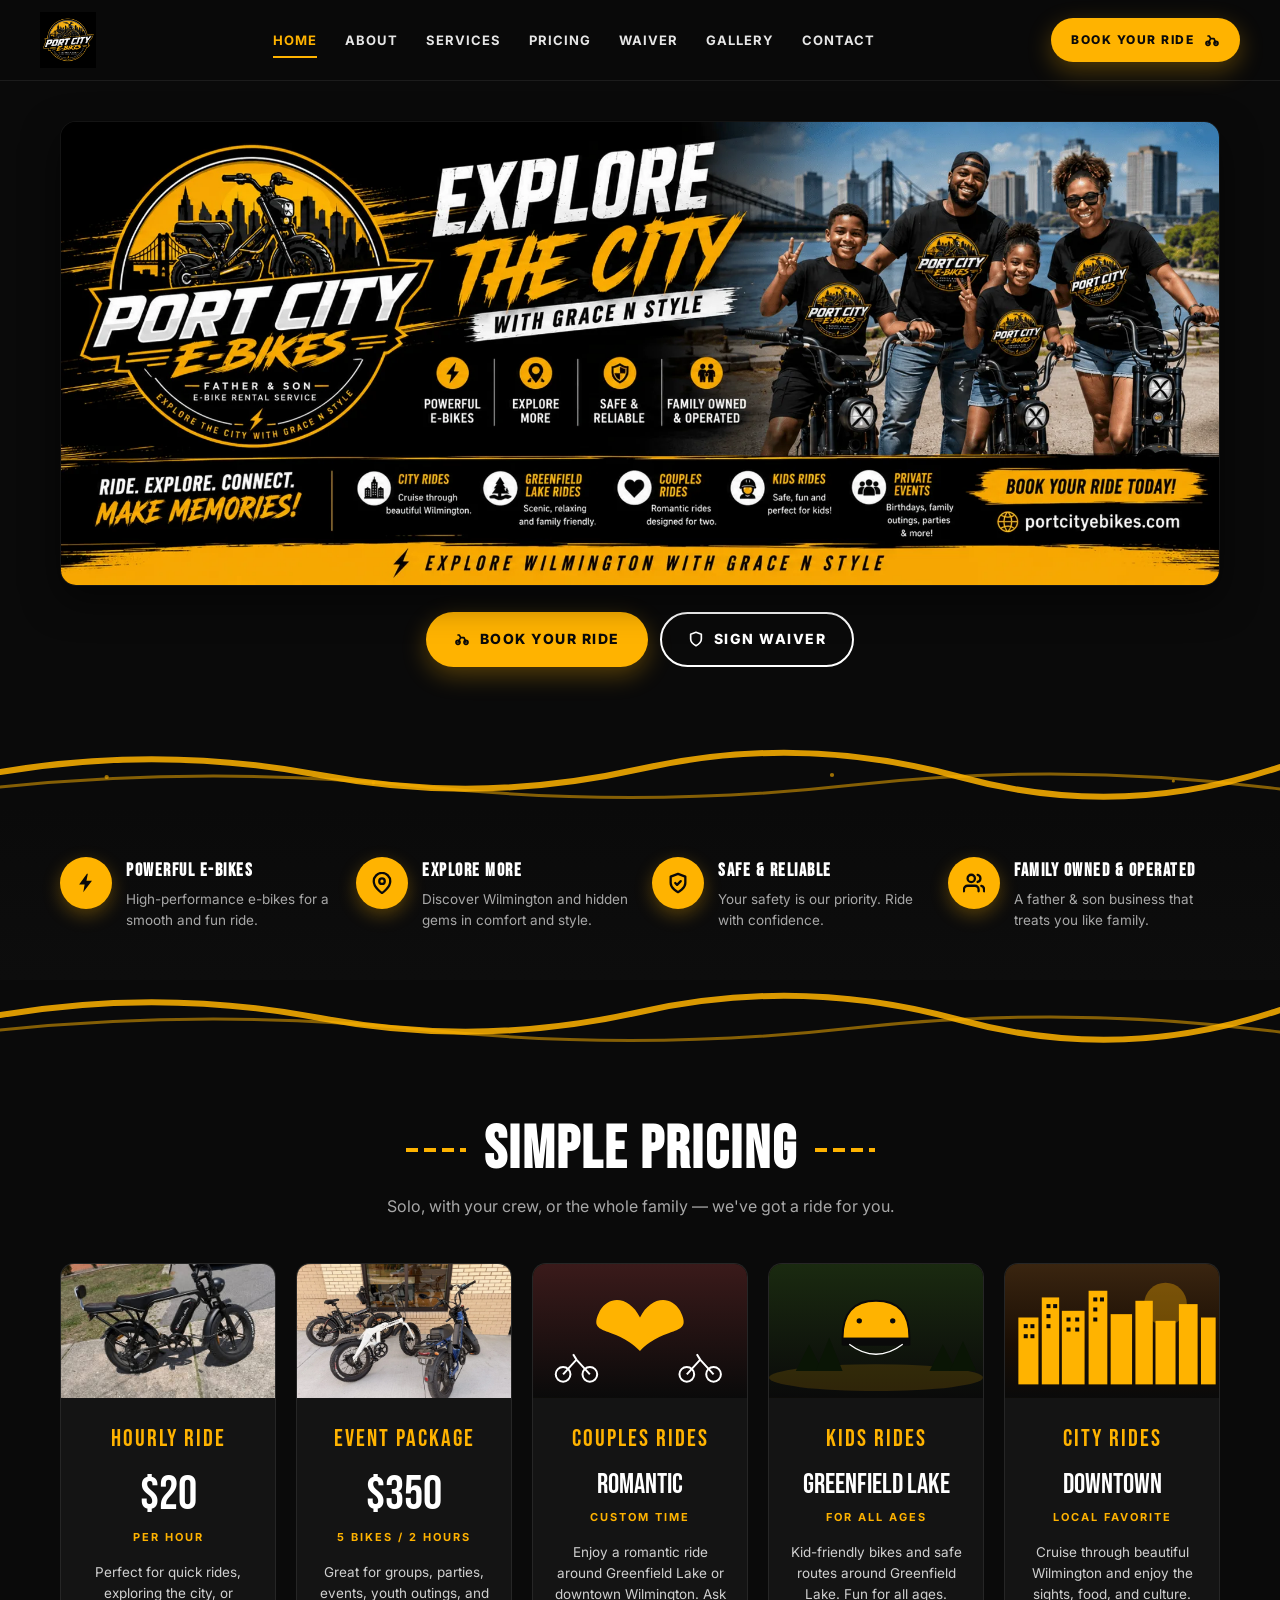
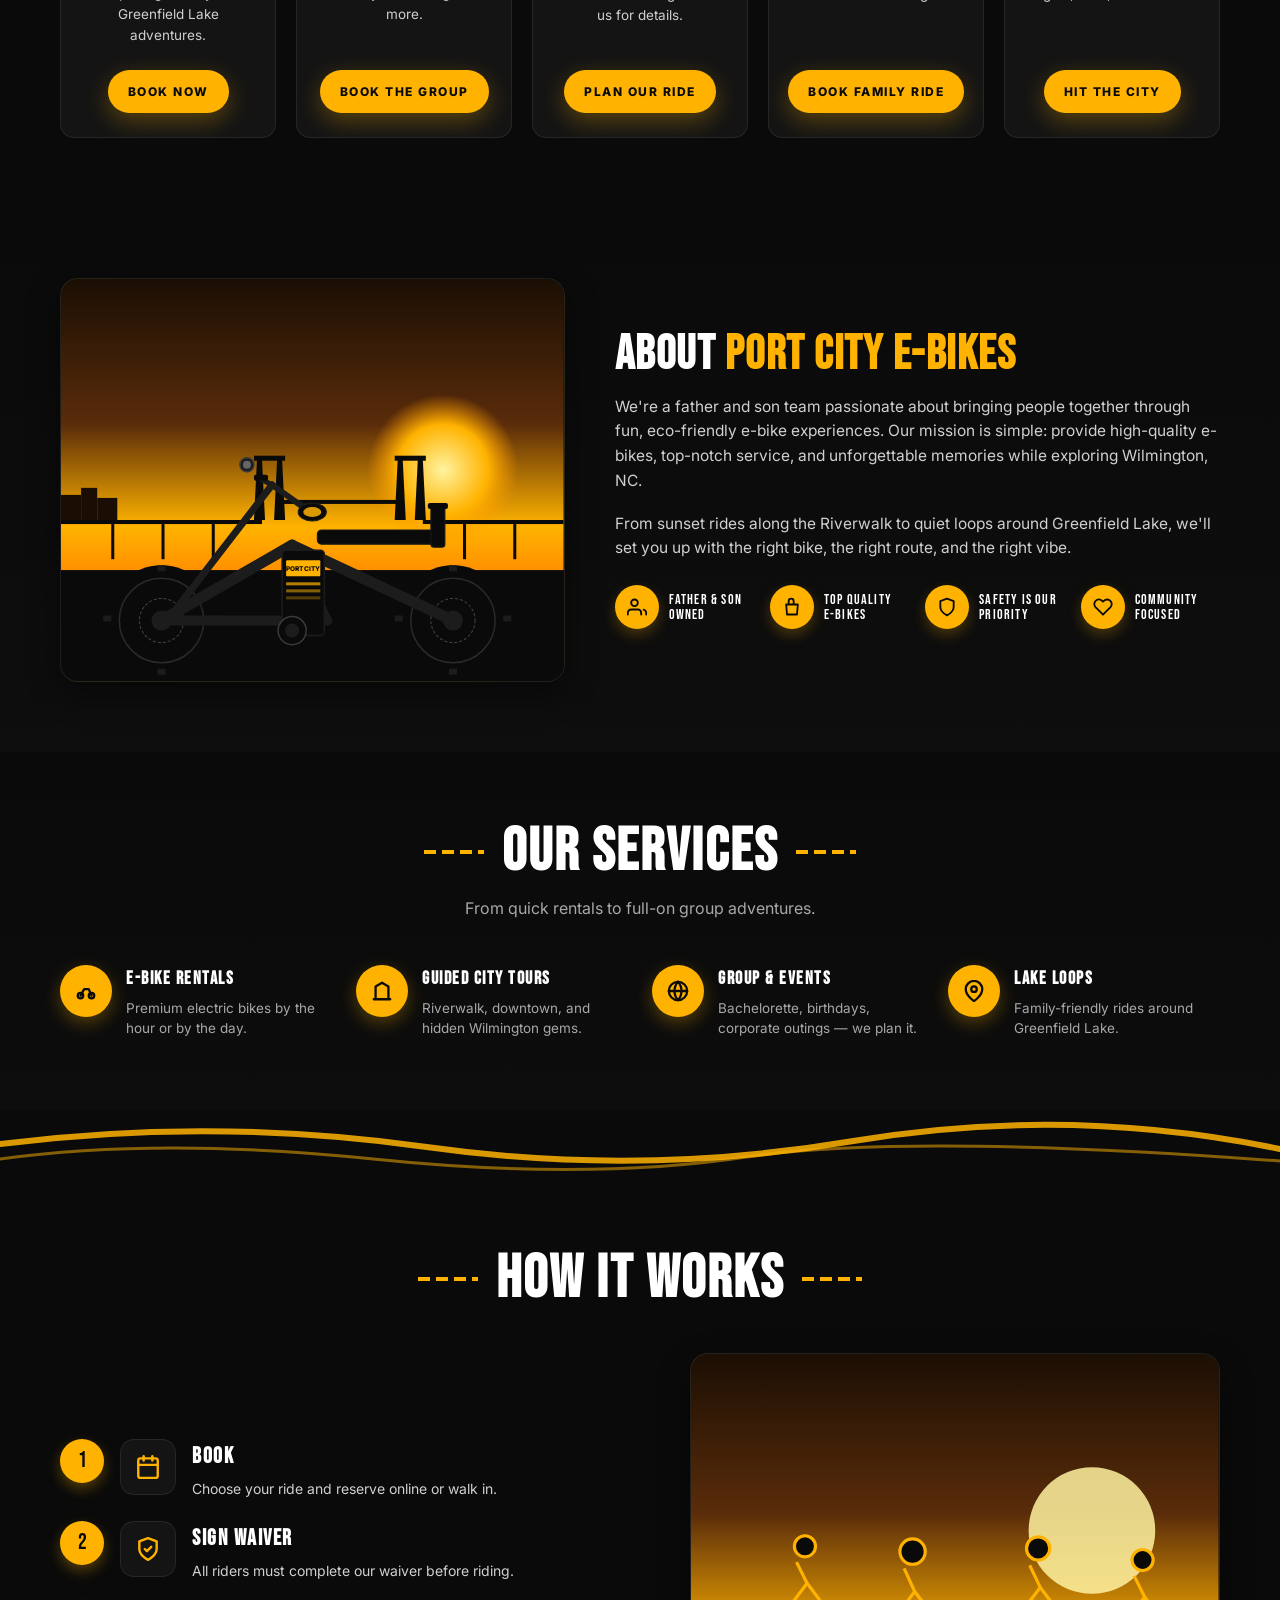
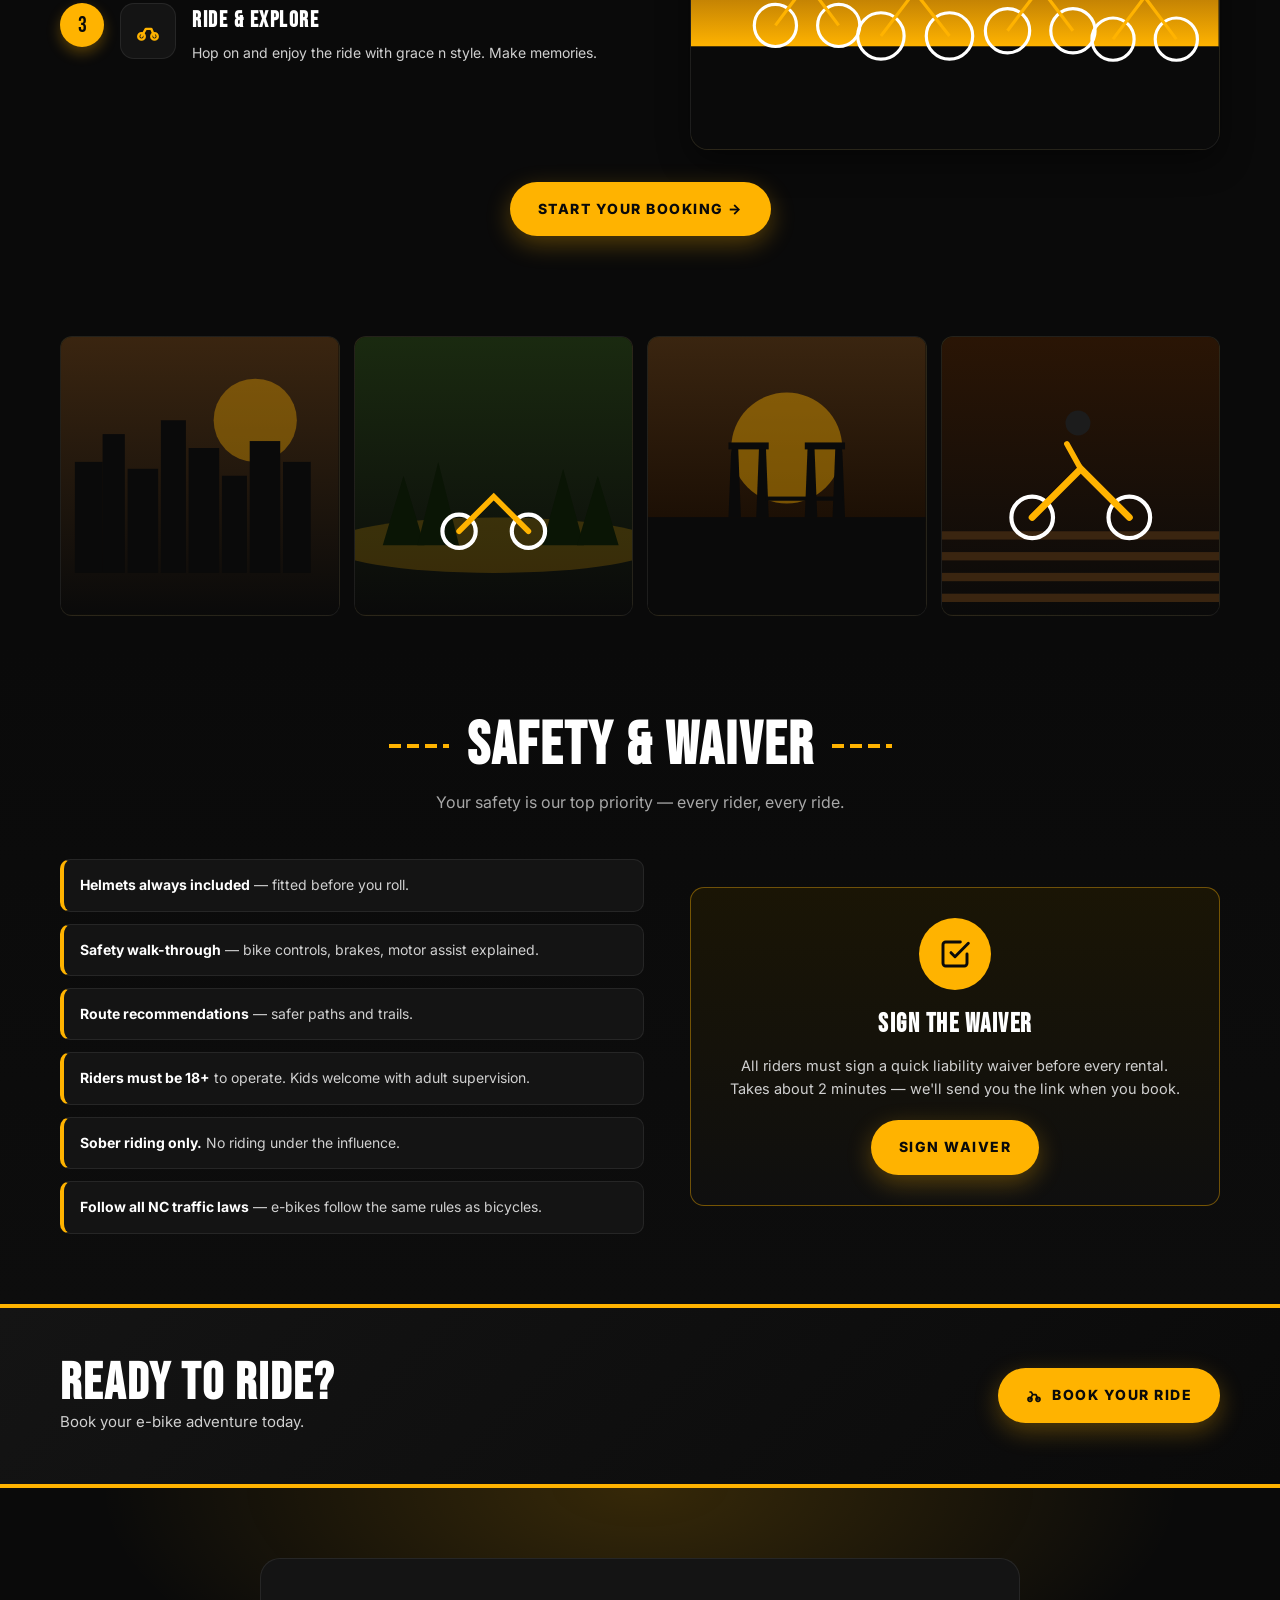
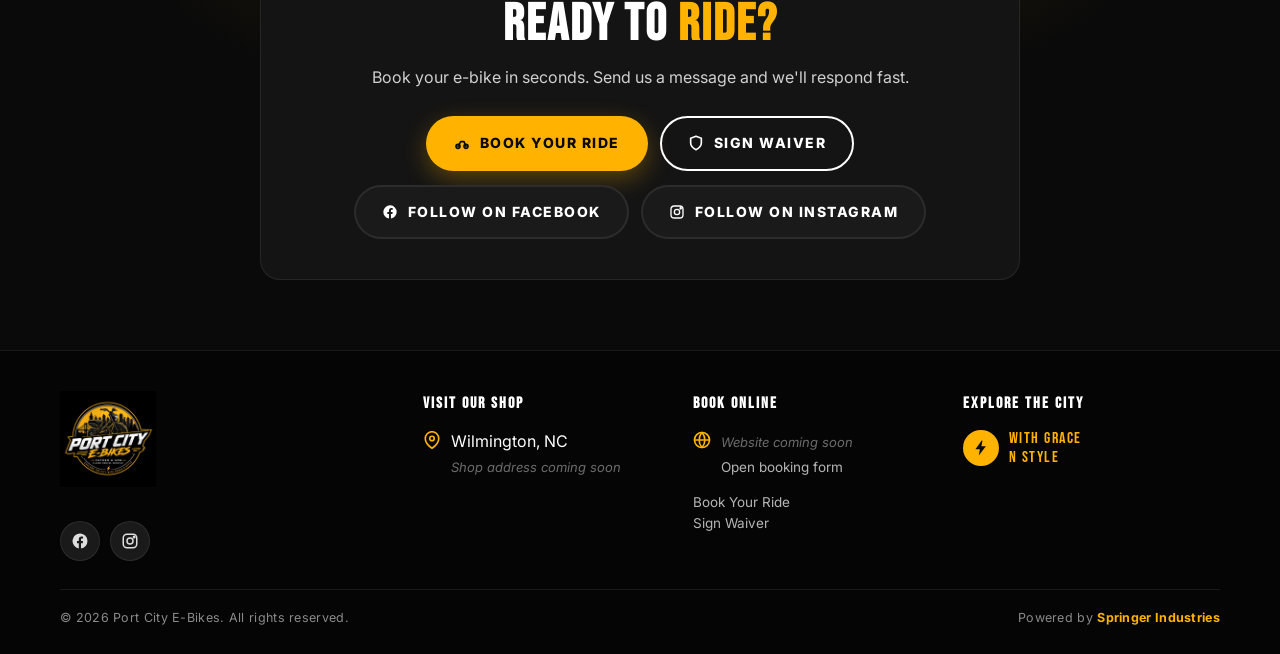
==== commit b59a05b8: "Use real group photo on Event Package pricing card Compressed IMG_3256.jpeg (7.2MB, 5712x4284) to bi" ====
--- a/index.html
+++ b/index.html
@@ -180,51 +180,10 @@
       <!-- EVENT PACKAGE -->
       <div class="price-card reveal">
         <div class="price-media">
-          <svg viewBox="0 0 320 200" xmlns="http://www.w3.org/2000/svg" preserveAspectRatio="xMidYMid slice">
-            <defs>
-              <linearGradient id="pc2" x1="0" x2="0" y1="0" y2="1">
-                <stop offset="0" stop-color="#3a2510"/><stop offset="1" stop-color="#0a0a0a"/>
-              </linearGradient>
-            </defs>
-            <rect width="320" height="200" fill="url(#pc2)"/>
-            <!-- 5 small bikes in a row -->
-            <g fill="none" stroke="#ffb300" stroke-width="3">
-              <g transform="translate(15,140)">
-                <circle cx="10" cy="20" r="10" stroke="#fff"/>
-                <circle cx="40" cy="20" r="10" stroke="#fff"/>
-                <path d="M10 20 L25 0 L40 20" stroke-linecap="round"/>
-              </g>
-              <g transform="translate(75,140)">
-                <circle cx="10" cy="20" r="10" stroke="#fff"/>
-                <circle cx="40" cy="20" r="10" stroke="#fff"/>
-                <path d="M10 20 L25 0 L40 20" stroke-linecap="round"/>
-              </g>
-              <g transform="translate(135,140)">
-                <circle cx="10" cy="20" r="10" stroke="#fff"/>
-                <circle cx="40" cy="20" r="10" stroke="#fff"/>
-                <path d="M10 20 L25 0 L40 20" stroke-linecap="round"/>
-              </g>
-              <g transform="translate(195,140)">
-                <circle cx="10" cy="20" r="10" stroke="#fff"/>
-                <circle cx="40" cy="20" r="10" stroke="#fff"/>
-                <path d="M10 20 L25 0 L40 20" stroke-linecap="round"/>
-              </g>
-              <g transform="translate(255,140)">
-                <circle cx="10" cy="20" r="10" stroke="#fff"/>
-                <circle cx="40" cy="20" r="10" stroke="#fff"/>
-                <path d="M10 20 L25 0 L40 20" stroke-linecap="round"/>
-              </g>
-            </g>
-            <!-- riders heads -->
-            <g fill="#1c1c1c">
-              <circle cx="55" cy="120" r="9"/>
-              <circle cx="115" cy="120" r="9"/>
-              <circle cx="175" cy="120" r="9"/>
-              <circle cx="235" cy="120" r="9"/>
-              <circle cx="295" cy="120" r="9"/>
-            </g>
-            <text x="160" y="50" text-anchor="middle" font-family="Bebas Neue, sans-serif" font-size="36" fill="#ffb300" letter-spacing="3">GROUP</text>
-          </svg>
+          <picture>
+            <source srcset="/bikes-group.webp" type="image/webp">
+            <img src="/bikes-group.jpg" alt="Three Port City e-bikes parked together for a group ride" loading="lazy" decoding="async" style="width:100%;height:100%;object-fit:cover;object-position:center;"/>
+          </picture>
         </div>
         <div class="price-body">
           <div class="price-name">Event Package</div>
